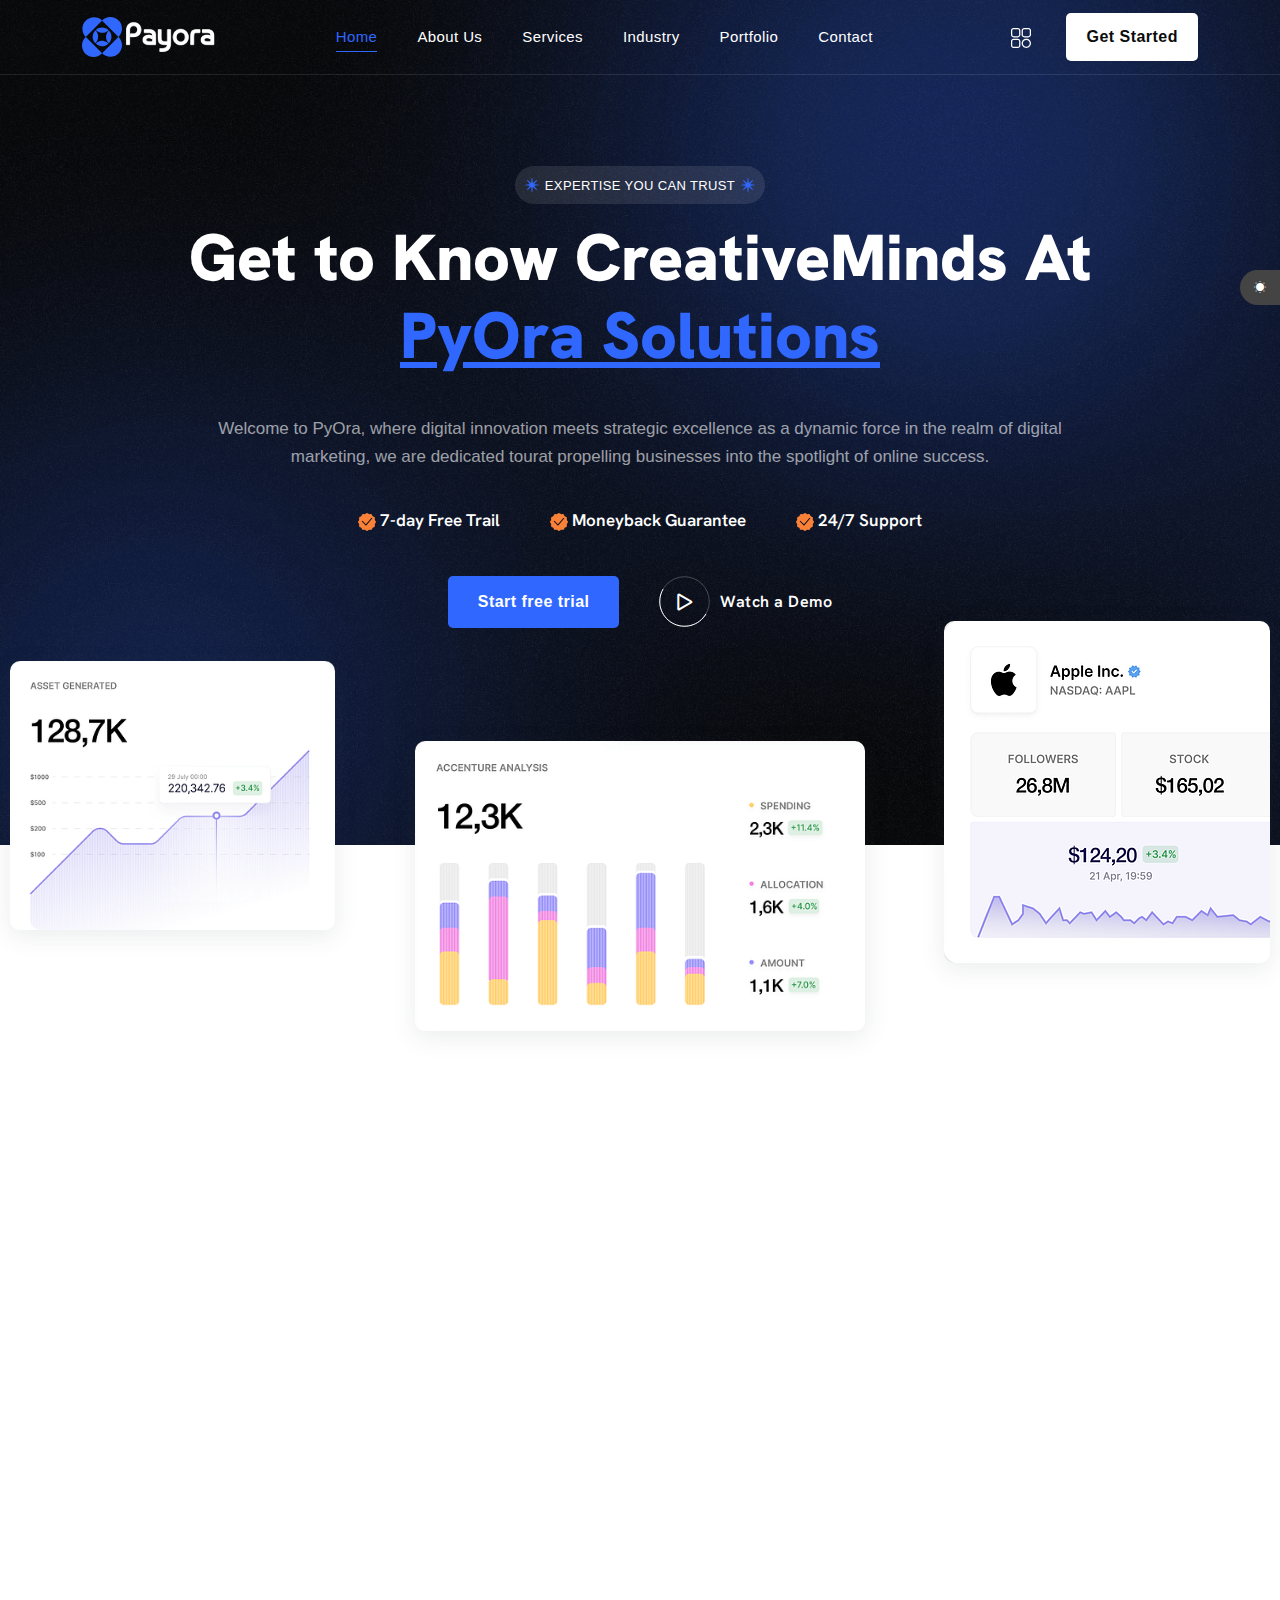
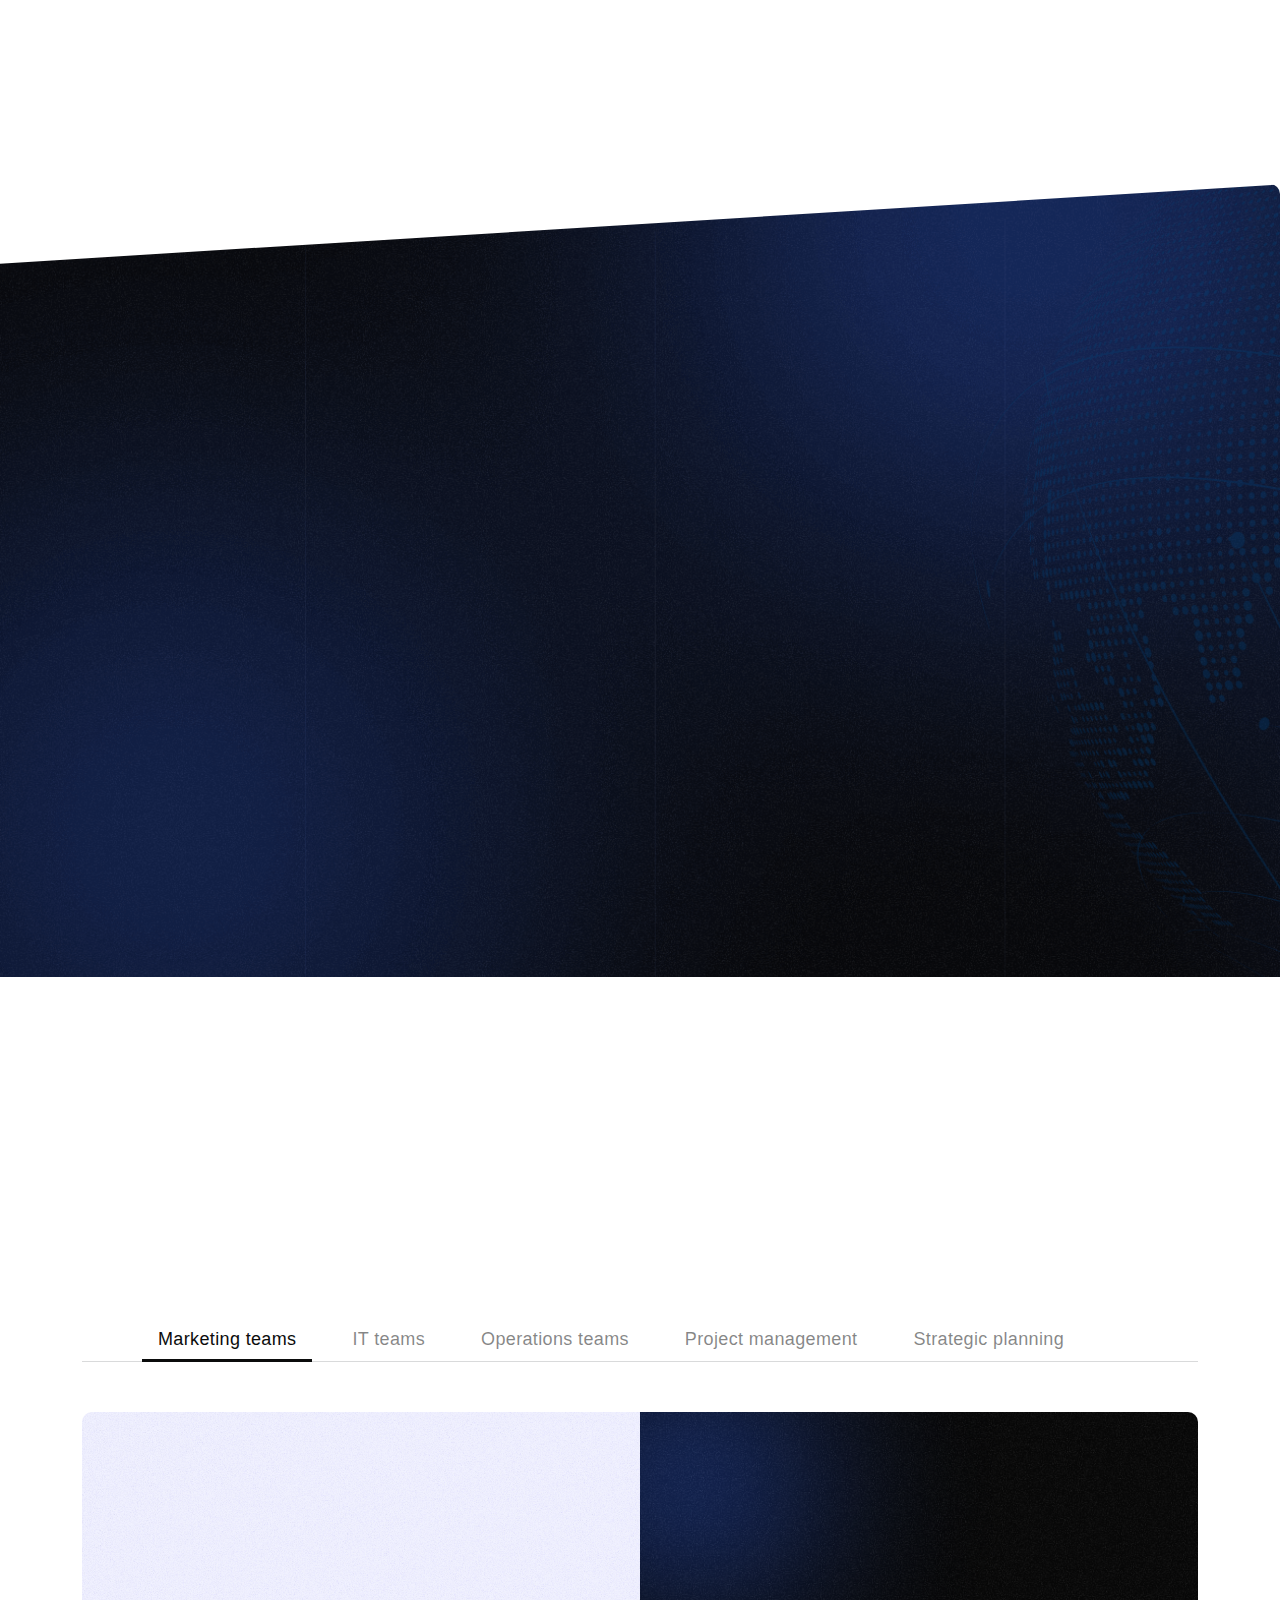
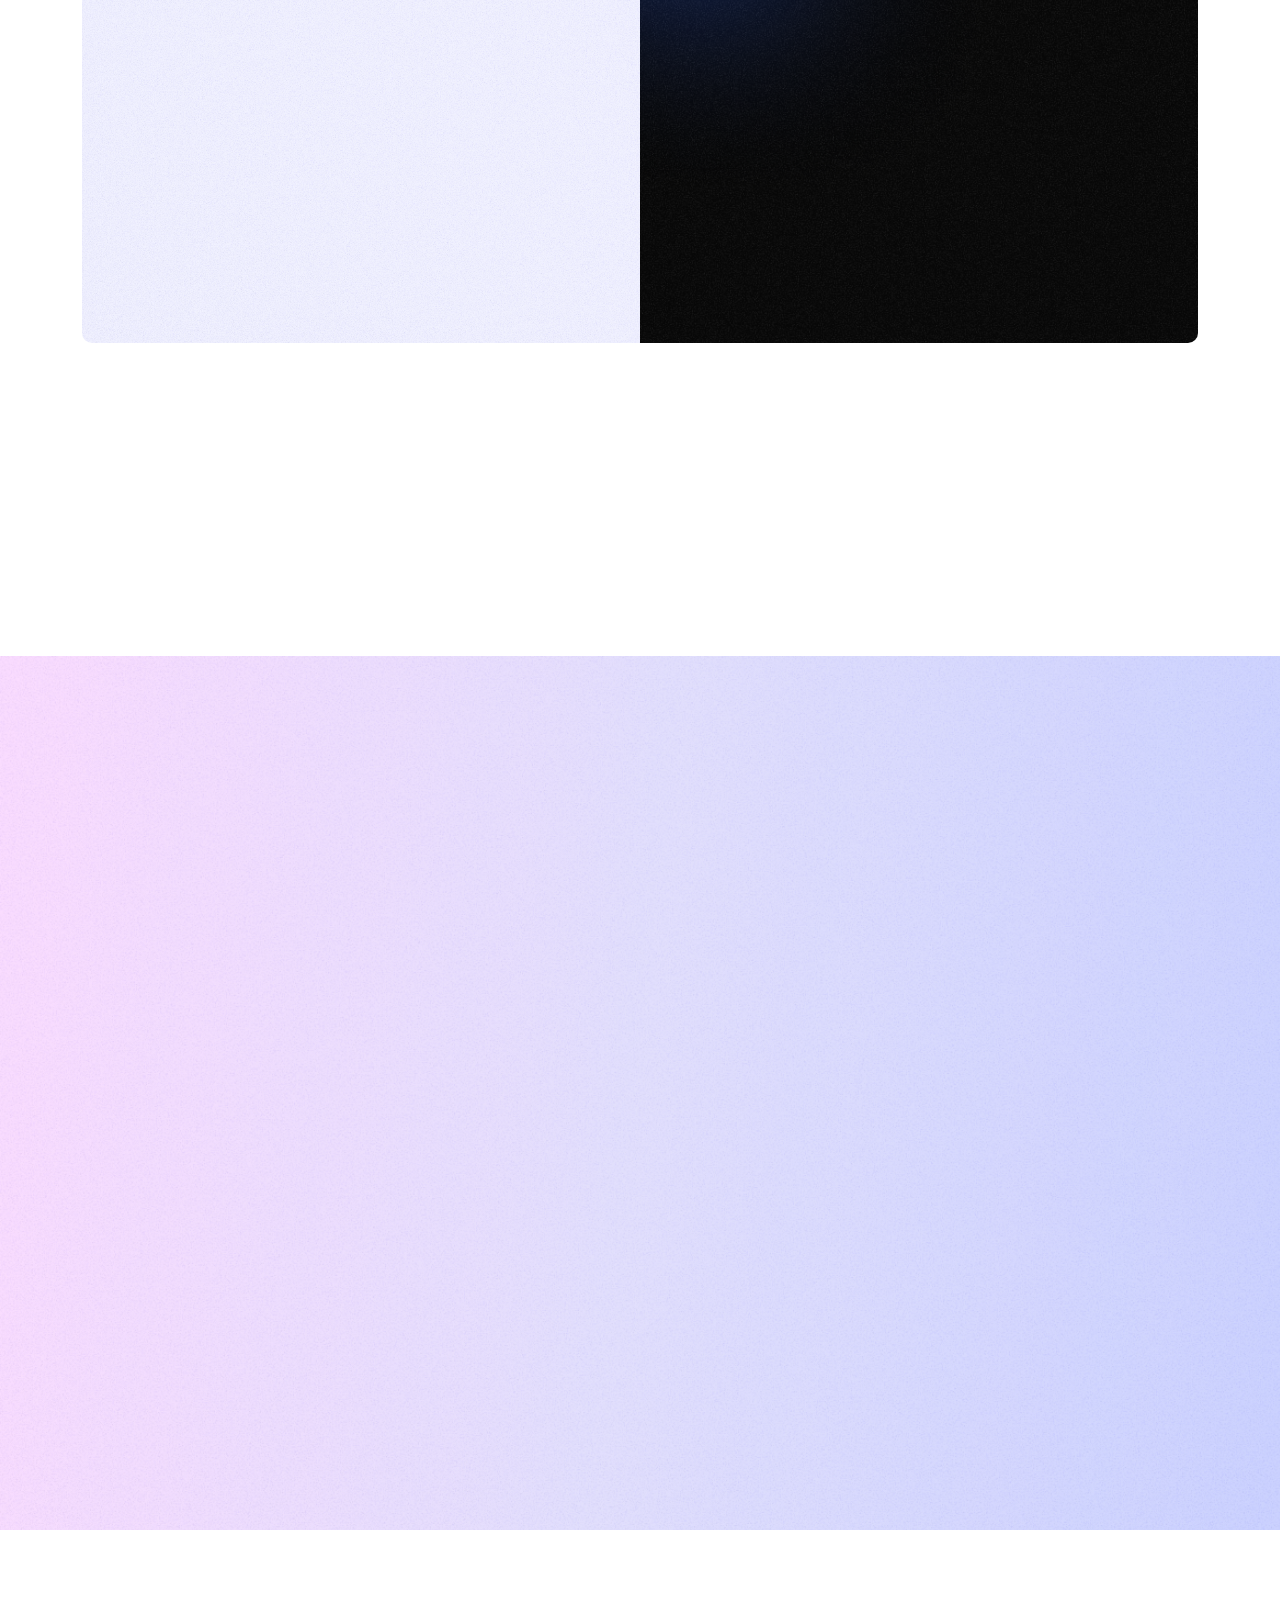
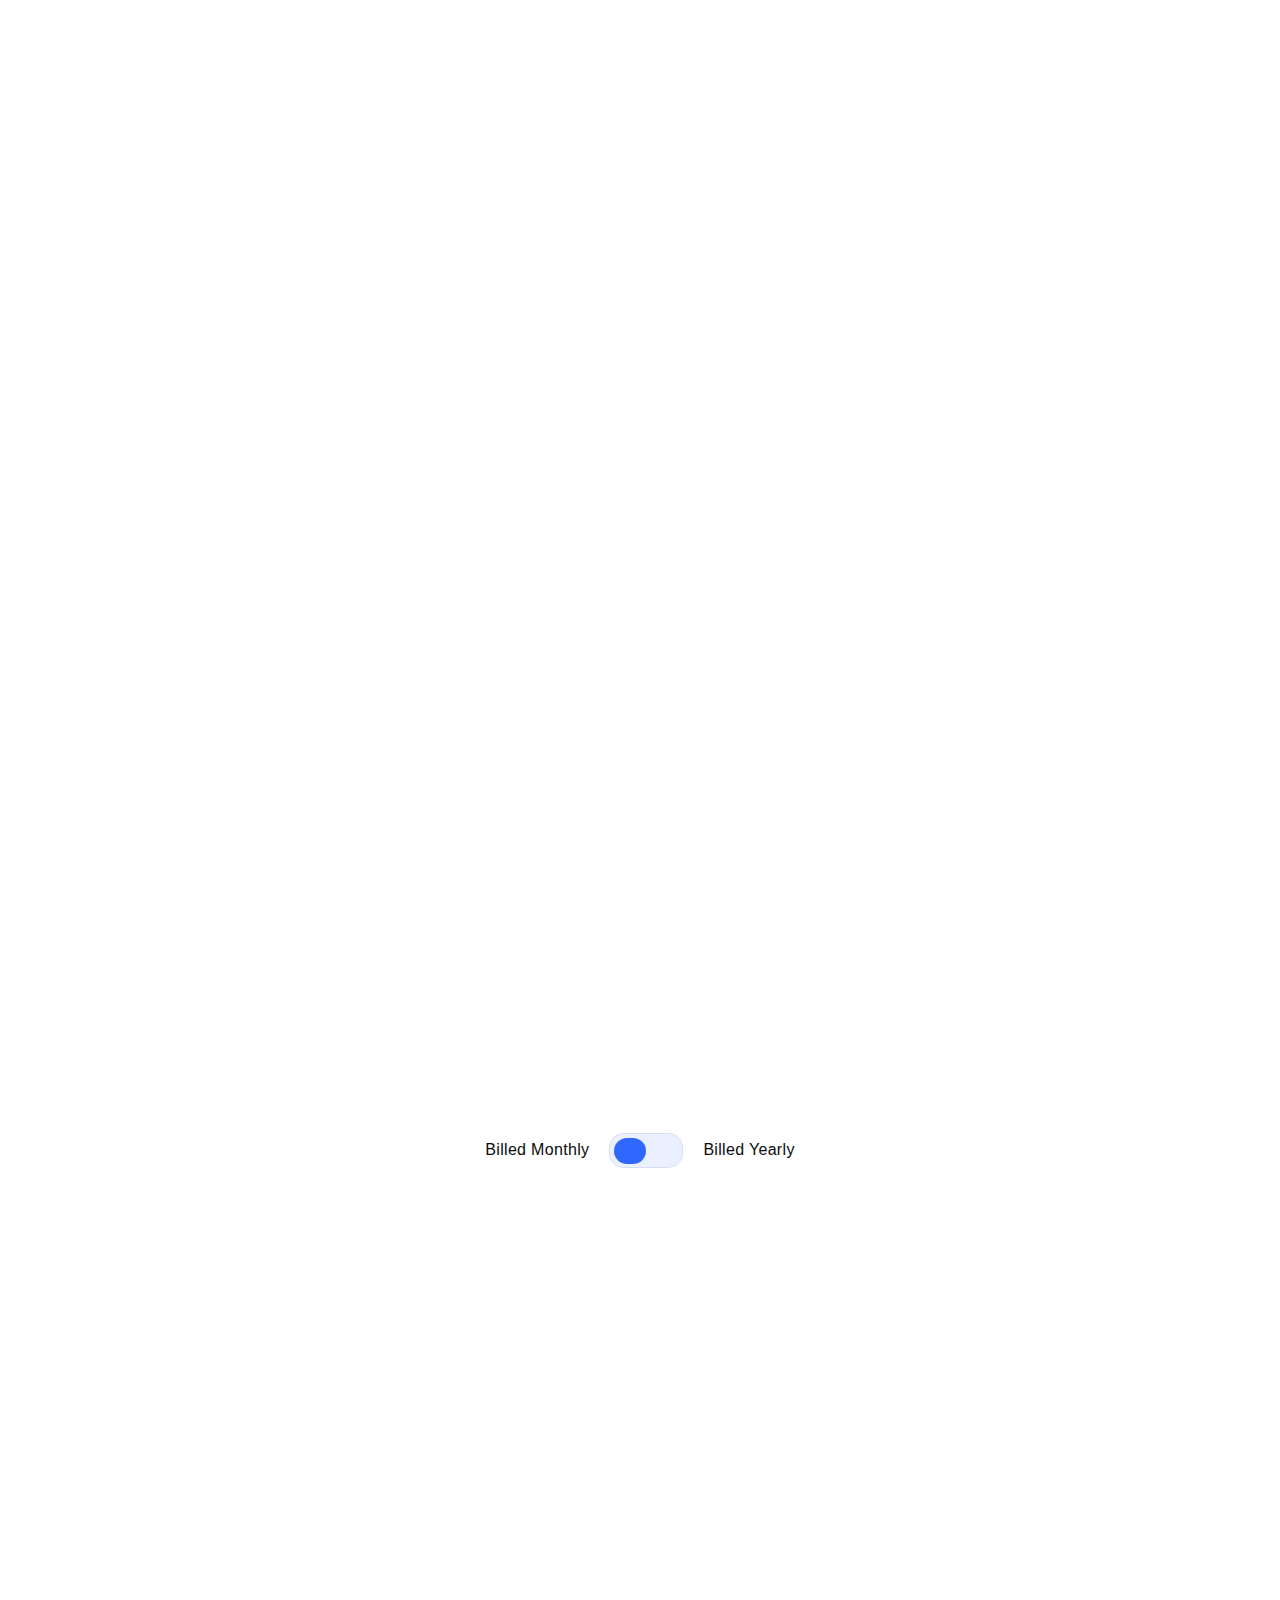
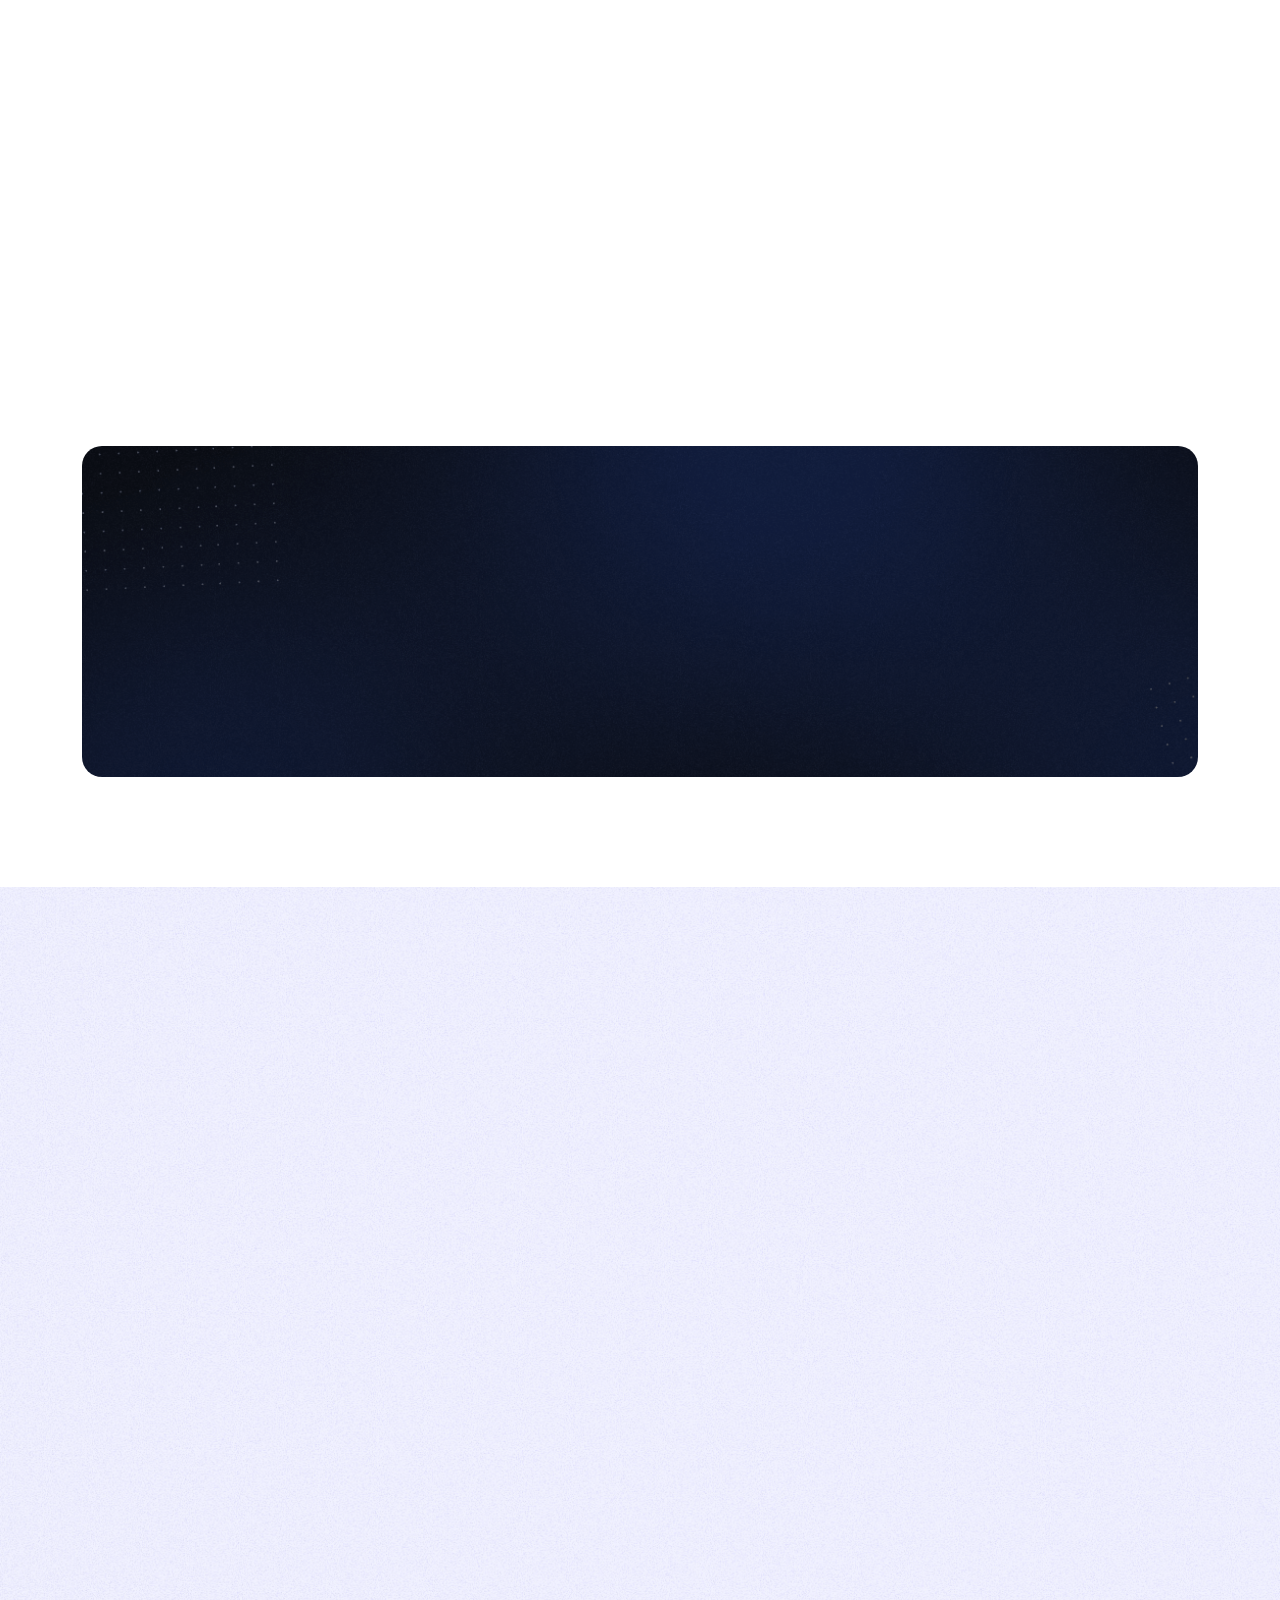
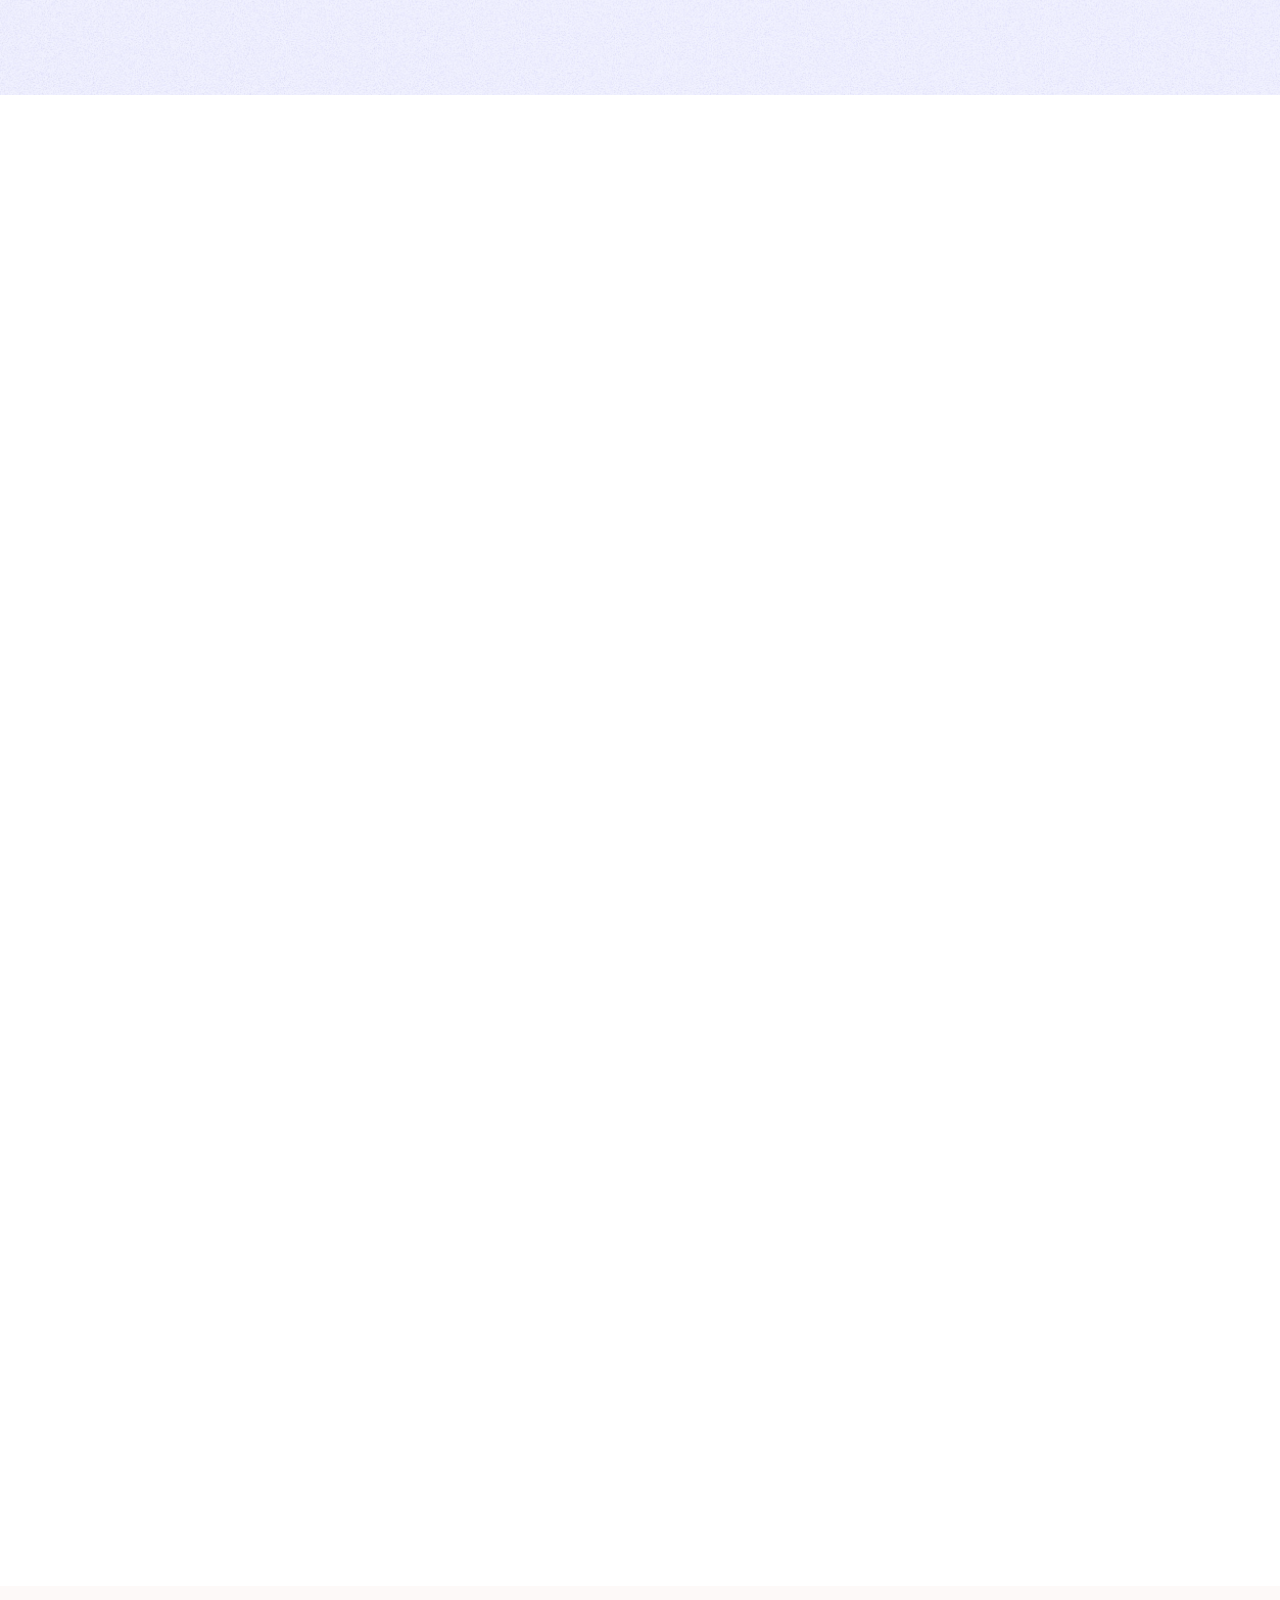
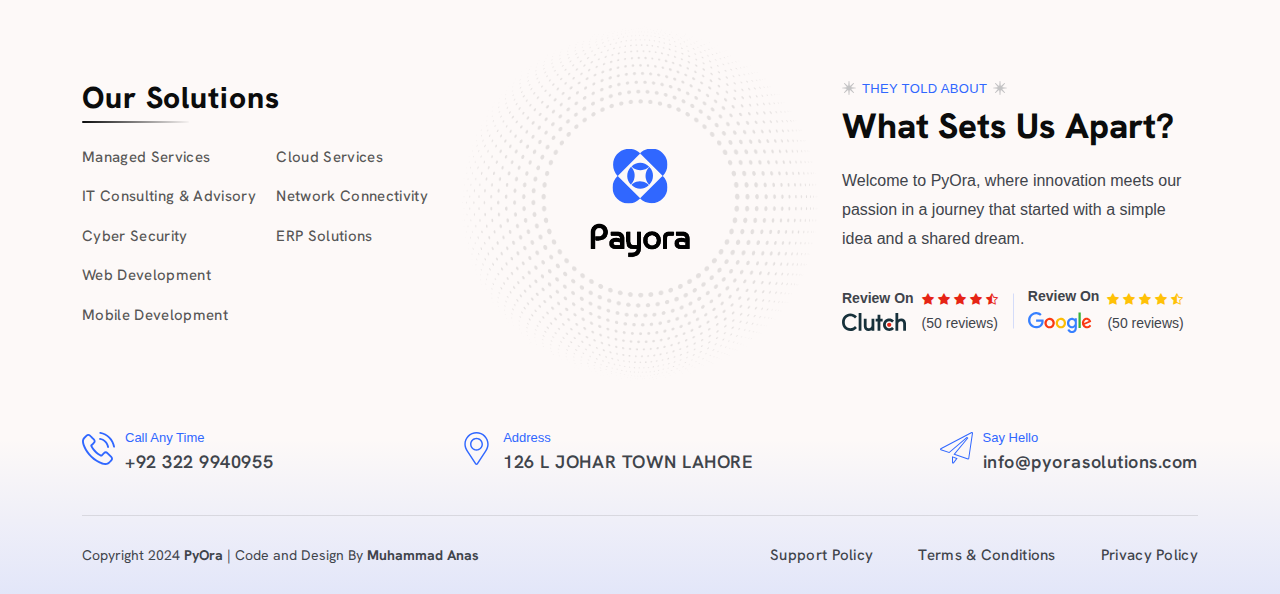
==== index.html @ 87e2f948 "y" ====
<!doctype html>
<html lang="en">

<!-- Mirrored from zarin.solutionssaas.html by anas.zarin.solutions/3.x [XR&CO'2014], Fri, 29 Mar 2024 05:54:35 GMT -->
<head>

<meta charset="utf-8">
<meta name="viewport" content="width=device-width, initial-scale=1">

<link href="assets/css/bootstrap.min.css" rel="stylesheet">
<link href="assets/css/jquery-ui.css" rel="stylesheet">

<link href="assets/css/bootstrap-icons.css" rel="stylesheet">

<link href="assets/css/animate.min.css" rel="stylesheet">

<link href="assets/css/jquery.fancybox.min.css" rel="stylesheet">

<link rel="stylesheet" href="assets/css/swiper-bundle.min.css">

<link rel="stylesheet" href="assets/css/slick.css">
<link rel="stylesheet" href="assets/css/slick-theme.css">

<link href="assets/css/boxicons.min.css" rel="stylesheet">

<link rel="stylesheet" href="assets/css/style.css">

<title>PyOra - A Software ans IT Solutions</title>
<link rel="icon" href="assets/img/sm-logo.svg" type="image/gif" sizes="20x20">
</head>
<body>
<div class="tt-style-switch index-dark">
<i class="bi bi-brightness-low-fill"></i>
</div>

<div class="circle-container">
<svg class="circle-progress svg-content" width="100%" height="100%" viewBox="-1 -1 102 102">
<path d="M50,1 a49,49 0 0,1 0,98 a49,49 0 0,1 0,-98" />
</svg>
</div>

<div class="sidebar-menu">
<div class="sidebar-menu-top-area">
<div class="container d-flex align-items-center justify-content-between">
<div class="sidebar-menu-logo">
<a href="index.html" class="logo-dark"><img alt="image" class="img-fluid" src="assets/img/logo.svg"></a>
<a href="index.html" class="logo-light"><img alt="image" class="img-fluid" src="assets/img/logo-light.svg"></a>
</div>
<div class="sidebar-menu-close">
<svg xmlns="http://www.w3.org/2000/svg" width="20" height="20" viewBox="0 0 18 18">
<path fill-rule="evenodd" clip-rule="evenodd" d="M18 0L11.1686 8.99601L18 18L9.0041 11.1605L0 18L6.83156 8.99601L0 0L9.0041 6.83156L18 0Z"></path>
</svg>
</div>
</div>
</div>
<div class="container">
<div class="row g-lg-4 gy-5">
<div class="col-lg-8">
<div class="sidebar-menu-wrap">
<ul class="main-menu">
<li><a href="index.html">Home</a></i>
<li><a href="about.html">About Us</a></i>
<li><a href="service.html">Services</a></i>
<li><a href="industry.html">Industry</a></i>
<li><a href="portfolio-grid.html">Portfolio</a></i>
<li><a href="contact.html">Contact</a></li>
</ul>
</div>
</div>
<div class="col-lg-4 d-lg-flex align-items-center d-none">
<div class="sidebar-contact">
<div class="getin-touch-area mb-60">
<h4>Get in Touch
<svg xmlns="http://www.w3.org/2000/svg" width="12" height="12" viewBox="0 0 12 12">
<path d="M10.0035 3.40804L1.41153 12L0 10.5885L8.59097 1.99651H1.01922V0H12V10.9808H10.0035V3.40804Z" />
</svg>
</h4>
<ul>
<li class="single-contact">
<div class="icon">
<svg xmlns="http://www.w3.org/2000/svg" width="18" height="18" viewBox="0 0 18 18">
<path d="M14.2333 11.1504C13.8642 10.7667 13.4191 10.5615 12.9473 10.5615C12.4794 10.5615 12.0304 10.7629 11.6462 11.1466L10.4439 12.3433C10.345 12.2901 10.2461 12.2407 10.151 12.1913C10.014 12.1229 9.88467 12.0583 9.77433 11.9899C8.64819 11.2757 7.62476 10.345 6.64319 9.14067C6.16762 8.54043 5.84804 8.03516 5.61596 7.52229C5.92793 7.23736 6.21708 6.94104 6.49861 6.65611C6.60514 6.54974 6.71167 6.43957 6.8182 6.33319C7.61715 5.5354 7.61715 4.50207 6.8182 3.70427L5.77955 2.66714C5.66161 2.54937 5.53987 2.4278 5.42573 2.30623C5.19746 2.07069 4.95777 1.82755 4.71047 1.59961C4.34143 1.2349 3.9001 1.04115 3.43595 1.04115C2.97179 1.04115 2.52286 1.2349 2.1424 1.59961L2.13479 1.60721L0.841243 2.91027C0.35426 3.39655 0.076528 3.9892 0.0156552 4.67682C-0.0756541 5.78614 0.251537 6.81947 0.502638 7.4957C1.11898 9.15587 2.03968 10.6945 3.41312 12.3433C5.07952 14.3301 7.08452 15.8991 9.37486 17.0047C10.2499 17.4187 11.4179 17.9088 12.7229 17.9924C12.8028 17.9962 12.8865 18 12.9626 18C13.8414 18 14.5795 17.6847 15.1578 17.0578C15.1616 17.0502 15.1692 17.0464 15.173 17.0388C15.3708 16.7995 15.5991 16.583 15.8388 16.3512C16.0024 16.1955 16.1698 16.0321 16.3334 15.8611C16.71 15.4698 16.9079 15.014 16.9079 14.5467C16.9079 14.0756 16.7062 13.6235 16.322 13.2436L14.2333 11.1504ZM15.5953 15.1507C15.5915 15.1545 15.5915 15.1507 15.5953 15.1507C15.4469 15.3103 15.2947 15.4547 15.1311 15.6142C14.8838 15.8498 14.6327 16.0967 14.3969 16.374C14.0126 16.7843 13.5599 16.9781 12.9664 16.9781C12.9093 16.9781 12.8484 16.9781 12.7913 16.9743C11.6614 16.9021 10.6113 16.4614 9.82379 16.0853C7.67042 15.0444 5.77955 13.5665 4.20827 11.6936C2.91092 10.1322 2.04348 8.68859 1.46899 7.13859C1.11517 6.19263 0.985816 5.45562 1.04288 4.7604C1.08093 4.31591 1.25214 3.94741 1.56791 3.63209L2.86527 2.33662C3.05169 2.16187 3.24953 2.06689 3.44356 2.06689C3.68324 2.06689 3.87728 2.21125 3.99902 2.33282L4.01044 2.34422C4.24251 2.56076 4.46318 2.78491 4.69526 3.02424C4.8132 3.14581 4.93494 3.26738 5.05669 3.39275L6.09533 4.42988C6.49861 4.83258 6.49861 5.20488 6.09533 5.60758C5.985 5.71775 5.87847 5.82792 5.76814 5.9343C5.44856 6.26101 5.14419 6.56494 4.8132 6.86126C4.80559 6.86886 4.79798 6.87266 4.79417 6.88025C4.46698 7.20697 4.52786 7.52609 4.59634 7.74263L4.60775 7.77682C4.87787 8.43026 5.25833 9.0457 5.83662 9.77891L5.84043 9.78271C6.89048 11.0744 7.99761 12.0811 9.21887 12.8523C9.37486 12.9511 9.53465 13.0309 9.68683 13.1069C9.82379 13.1752 9.95315 13.2398 10.0635 13.3082C10.0787 13.3158 10.0939 13.3272 10.1091 13.3348C10.2385 13.3994 10.3602 13.4298 10.4858 13.4298C10.8016 13.4298 10.9994 13.2322 11.0641 13.1676L12.3652 11.8684C12.4946 11.7392 12.7 11.5834 12.9397 11.5834C13.1756 11.5834 13.3696 11.7316 13.4876 11.8608L13.4952 11.8684L15.5915 13.9616C15.9834 14.3491 15.9834 14.748 15.5953 15.1507ZM9.72868 4.28172C10.7255 4.44888 11.631 4.91996 12.3538 5.64177C13.0767 6.36359 13.5446 7.26775 13.7159 8.2631C13.7577 8.51383 13.9746 8.68859 14.2219 8.68859C14.2523 8.68859 14.2789 8.68479 14.3094 8.68099C14.5909 8.6354 14.7773 8.36947 14.7317 8.08834C14.5262 6.88405 13.9555 5.78614 13.0843 4.91616C12.2131 4.04618 11.1135 3.47633 9.90749 3.27118C9.62596 3.22559 9.36344 3.41175 9.31398 3.68907C9.26452 3.9664 9.44714 4.23613 9.72868 4.28172ZM17.9922 7.94018C17.6536 5.95709 16.7176 4.15255 15.2795 2.71652C13.8414 1.28049 12.0342 0.345932 10.0483 0.00781895C9.77053 -0.0415684 9.50802 0.148383 9.45856 0.425712C9.4129 0.70684 9.59932 0.968972 9.88086 1.01836C11.6538 1.31848 13.2707 2.15807 14.5567 3.43834C15.8426 4.72241 16.6796 6.33699 16.9802 8.10734C17.022 8.35808 17.2389 8.53283 17.4862 8.53283C17.5166 8.53283 17.5432 8.52903 17.5737 8.52523C17.8514 8.48344 18.0416 8.21751 17.9922 7.94018Z" />
</svg>
</div>
<div class="contact">
<span>Phone</span>
<h6><a href="tel:+9917636844563">+92 322 9940955</a></h6>
</div>
</li>
<li class="single-contact">
<div class="icon">
<svg xmlns="http://www.w3.org/2000/svg" width="18" height="18" viewBox="0 0 18 18">
<path d="M0 4.5C0 3.90326 0.237053 3.33097 0.65901 2.90901C1.08097 2.48705 1.65326 2.25 2.25 2.25H15.75C16.3467 2.25 16.919 2.48705 17.341 2.90901C17.7629 3.33097 18 3.90326 18 4.5V13.5C18 14.0967 17.7629 14.669 17.341 15.091C16.919 15.5129 16.3467 15.75 15.75 15.75H2.25C1.65326 15.75 1.08097 15.5129 0.65901 15.091C0.237053 14.669 0 14.0967 0 13.5V4.5ZM2.25 3.375C1.95163 3.375 1.66548 3.49353 1.4545 3.7045C1.24353 3.91548 1.125 4.20163 1.125 4.5V4.74413L9 9.46912L16.875 4.74413V4.5C16.875 4.20163 16.7565 3.91548 16.5455 3.7045C16.3345 3.49353 16.0484 3.375 15.75 3.375H2.25ZM16.875 6.05587L11.5785 9.234L16.875 12.4931V6.05587ZM16.8367 13.7914L10.4918 9.8865L9 10.7809L7.50825 9.8865L1.16325 13.7903C1.22718 14.0296 1.36836 14.2412 1.56486 14.3922C1.76137 14.5431 2.00221 14.625 2.25 14.625H15.75C15.9976 14.625 16.2384 14.5434 16.4349 14.3926C16.6313 14.2419 16.7726 14.0306 16.8367 13.7914ZM1.125 12.4931L6.4215 9.234L1.125 6.05587V12.4931Z" />
</svg>
</div>
<div class="contact">
<span>Email Now</span>
<h6><a href="mailto:info@pyorasolutions.com">info@pyorasolutions.com</a></h6>
</div>
</li>
<li class="single-contact">
<div class="icon">
<svg xmlns="http://www.w3.org/2000/svg" width="14" height="18" viewBox="0 0 14 18">
<path d="M11.8603 10.0575C11.249 11.2522 10.4207 12.4425 9.57367 13.5113C8.77018 14.5188 7.91105 15.484 7 16.4025C6.08893 15.484 5.2298 14.5188 4.42633 13.5113C3.57933 12.4425 2.751 11.2522 2.13967 10.0575C1.52133 8.85037 1.16667 7.71975 1.16667 6.75C1.16667 5.25816 1.78125 3.82742 2.87521 2.77252C3.96917 1.71763 5.4529 1.125 7 1.125C8.5471 1.125 10.0308 1.71763 11.1248 2.77252C12.2188 3.82742 12.8333 5.25816 12.8333 6.75C12.8333 7.71975 12.4775 8.85037 11.8603 10.0575ZM7 18C7 18 14 11.6033 14 6.75C14 4.95979 13.2625 3.2429 11.9497 1.97703C10.637 0.711159 8.85652 0 7 0C5.14348 0 3.36301 0.711159 2.05025 1.97703C0.737498 3.2429 2.76642e-08 4.95979 0 6.75C0 11.6033 7 18 7 18Z" />
<path d="M7 9C6.38116 9 5.78767 8.76295 5.35008 8.34099C4.9125 7.91903 4.66667 7.34674 4.66667 6.75C4.66667 6.15326 4.9125 5.58097 5.35008 5.15901C5.78767 4.73705 6.38116 4.5 7 4.5C7.61884 4.5 8.21233 4.73705 8.64992 5.15901C9.0875 5.58097 9.33333 6.15326 9.33333 6.75C9.33333 7.34674 9.0875 7.91903 8.64992 8.34099C8.21233 8.76295 7.61884 9 7 9ZM7 10.125C7.92826 10.125 8.8185 9.76942 9.47487 9.13649C10.1313 8.50355 10.5 7.64511 10.5 6.75C10.5 5.85489 10.1313 4.99645 9.47487 4.36351C8.8185 3.73058 7.92826 3.375 7 3.375C6.07174 3.375 5.1815 3.73058 4.52513 4.36351C3.86875 4.99645 3.5 5.85489 3.5 6.75C3.5 7.64511 3.86875 8.50355 4.52513 9.13649C5.1815 9.76942 6.07174 10.125 7 10.125V10.125Z" />
</svg>
</div>
<div class="contact">
<h6>126 L JOHAR TOWN LAHORE</h6>
</div>
</li>
</ul>
</div>
<div class="social-link-area">
<h6>Social Link
<svg xmlns="http://www.w3.org/2000/svg" width="12" height="12" viewBox="0 0 12 12">
<path d="M10.0035 3.40804L1.41153 12L0 10.5885L8.59097 1.99651H1.01922V0H12V10.9808H10.0035V3.40804Z" />
</svg>
</h6>
<ul class="social-area">
<li><a href="https://dribbble.com/"><i class="bi bi-dribbble"></i> Dribbble</a></li>
<li><a href="https://www.behance.net/"><i class="bi bi-behance"></i> Behance</a></li>
<li><a href="https://www.pinterest.com/"><i class="bi bi-pinterest"></i> Pinterest</a></li>
<li><a href="https://www.facebook.com/"><i class="bi bi-facebook"></i> Facebook</a></li>
</ul>
</div>
</div>
</div>
</div>
</div>
</div>


<header class="header-area style-2">
<div class="container d-flex flex-nowrap align-items-center justify-content-between">
<div class="company-logo">
<a href="index.html" class="logo-dark"><img alt="image" class="img-fluid" src="assets/img/logo-light.svg"></a>
<a href="index.html" class="logo-light"><img alt="image" class="img-fluid" src="assets/img/logo-light.svg"></a>
</div>
<div class="main-menu d-lg-flex d-none">
<ul class="menu-list">
<li class="active"><a href="index.html">Home</a></i>
<li><a href="about.html">About Us</a></i>
<li><a href="service.html">Services</a></i>
<li><a href="industry.html">Industry</a></i>
<li><a href="portfolio-grid.html">Portfolio</a></i>
<li><a href="contact.html">Contact</a></li>
</ul>
</div>
<div class="nav-right d-flex jsutify-content-end align-items-center">
<div class="sidebar-and-btn">
<div class="sidebar-btn">
<svg xmlns="http://www.w3.org/2000/svg" width="20" height="20" viewBox="0 0 20 20">
<g>
<path d="M6.79688 9.375H2.57812C1.15652 9.375 0 8.21848 0 6.79688V2.57812C0 1.15652 1.15652 0 2.57812 0H6.79688C8.21848 0 9.375 1.15652 9.375 2.57812V6.79688C9.375 8.21848 8.21848 9.375 6.79688 9.375ZM2.57812 1.25C1.84578 1.25 1.25 1.84578 1.25 2.57812V6.79688C1.25 7.52922 1.84578 8.125 2.57812 8.125H6.79688C7.52922 8.125 8.125 7.52922 8.125 6.79688V2.57812C8.125 1.84578 7.52922 1.25 6.79688 1.25H2.57812ZM17.4219 9.375H13.2031C11.7815 9.375 10.625 8.21848 10.625 6.79688V2.57812C10.625 1.15652 11.7815 0 13.2031 0H17.4219C18.8435 0 20 1.15652 20 2.57812V6.79688C20 8.21848 18.8435 9.375 17.4219 9.375ZM13.2031 1.25C12.4708 1.25 11.875 1.84578 11.875 2.57812V6.79688C11.875 7.52922 12.4708 8.125 13.2031 8.125H17.4219C18.1542 8.125 18.75 7.52922 18.75 6.79688V2.57812C18.75 1.84578 18.1542 1.25 17.4219 1.25H13.2031ZM15.3125 20C12.7278 20 10.625 17.8972 10.625 15.3125C10.625 12.7278 12.7278 10.625 15.3125 10.625C17.8972 10.625 20 12.7278 20 15.3125C20 17.8972 17.8972 20 15.3125 20ZM15.3125 11.875C13.4171 11.875 11.875 13.4171 11.875 15.3125C11.875 17.2079 13.4171 18.75 15.3125 18.75C17.2079 18.75 18.75 17.2079 18.75 15.3125C18.75 13.4171 17.2079 11.875 15.3125 11.875ZM6.79688 20H2.57812C1.15652 20 0 18.8435 0 17.4219V13.2031C0 11.7815 1.15652 10.625 2.57812 10.625H6.79688C8.21848 10.625 9.375 11.7815 9.375 13.2031V17.4219C9.375 18.8435 8.21848 20 6.79688 20ZM2.57812 11.875C1.84578 11.875 1.25 12.4708 1.25 13.2031V17.4219C1.25 18.1542 1.84578 18.75 2.57812 18.75H6.79688C7.52922 18.75 8.125 18.1542 8.125 17.4219V13.2031C8.125 12.4708 7.52922 11.875 6.79688 11.875H2.57812Z" />
</g>
</svg>
</div>
<a href="contact.html" class="primary-btn2 d-lg-flex d-none" data-text="Get Started"><span>Get Started</span></a>
</div>
</div>
</div>
</header>


<div class="home3-banner-section">
<div class="container">
<div class="row justify-content-center">
<div class="col-lg-10">
<div class="banner-content">
<span>
<svg xmlns="http://www.w3.org/2000/svg" width="14" height="14" viewBox="0 0 14 14">
<path d="M6.6304 0.338424C6.67018 -0.112811 7.32982 -0.112807 7.3696 0.338428L7.72654 4.38625C7.75291 4.68505 8.10454 4.83069 8.33443 4.63804L11.4491 2.02821C11.7963 1.73728 12.2627 2.20368 11.9718 2.55089L9.36197 5.66556C9.1693 5.89546 9.31496 6.24709 9.61374 6.27346L13.6615 6.6304C14.1128 6.67018 14.1128 7.32982 13.6615 7.3696L9.61374 7.72654C9.31496 7.75291 9.1693 8.10454 9.36197 8.33443L11.9718 11.4491C12.2627 11.7963 11.7963 12.2627 11.4491 11.9718L8.33443 9.36197C8.10454 9.1693 7.75291 9.31496 7.72654 9.61374L7.3696 13.6615C7.32982 14.1128 6.67018 14.1128 6.6304 13.6615L6.27346 9.61374C6.24709 9.31496 5.89546 9.1693 5.66556 9.36197L2.55089 11.9718C2.20368 12.2627 1.73729 11.7963 2.02822 11.4491L4.63804 8.33443C4.83069 8.10454 4.68504 7.75291 4.38625 7.72654L0.338424 7.3696C-0.112811 7.32982 -0.112807 6.67018 0.338428 6.6304L4.38625 6.27346C4.68505 6.24709 4.83069 5.89546 4.63804 5.66556L2.02821 2.55089C1.73728 2.20368 2.20368 1.73729 2.55089 2.02822L5.66556 4.63804C5.89546 4.83069 6.24709 4.68504 6.27346 4.38625L6.6304 0.338424Z" />
</svg>
Expertise You Can Trust
<svg xmlns="http://www.w3.org/2000/svg" width="14" height="14" viewBox="0 0 14 14">
<path d="M6.6304 0.338424C6.67018 -0.112811 7.32982 -0.112807 7.3696 0.338428L7.72654 4.38625C7.75291 4.68505 8.10454 4.83069 8.33443 4.63804L11.4491 2.02821C11.7963 1.73728 12.2627 2.20368 11.9718 2.55089L9.36197 5.66556C9.1693 5.89546 9.31496 6.24709 9.61374 6.27346L13.6615 6.6304C14.1128 6.67018 14.1128 7.32982 13.6615 7.3696L9.61374 7.72654C9.31496 7.75291 9.1693 8.10454 9.36197 8.33443L11.9718 11.4491C12.2627 11.7963 11.7963 12.2627 11.4491 11.9718L8.33443 9.36197C8.10454 9.1693 7.75291 9.31496 7.72654 9.61374L7.3696 13.6615C7.32982 14.1128 6.67018 14.1128 6.6304 13.6615L6.27346 9.61374C6.24709 9.31496 5.89546 9.1693 5.66556 9.36197L2.55089 11.9718C2.20368 12.2627 1.73729 11.7963 2.02822 11.4491L4.63804 8.33443C4.83069 8.10454 4.68504 7.75291 4.38625 7.72654L0.338424 7.3696C-0.112811 7.32982 -0.112807 6.67018 0.338428 6.6304L4.38625 6.27346C4.68505 6.24709 4.83069 5.89546 4.63804 5.66556L2.02821 2.55089C1.73728 2.20368 2.20368 1.73729 2.55089 2.02822L5.66556 4.63804C5.89546 4.83069 6.24709 4.68504 6.27346 4.38625L6.6304 0.338424Z" />
</svg>
</span>
<h1>Get to Know CreativeMinds At <span>PyOra Solutions</span></h1>
<p>Welcome to PyOra, where digital innovation meets strategic excellence as a dynamic force in the realm of digital marketing, we are dedicated tourat propelling businesses into the spotlight of online success.</p>
<ul>
<li>
<svg xmlns="http://www.w3.org/2000/svg" width="18" height="18" viewBox="0 0 18 18">
<path d="M18 9C18 9.768 17.0565 10.401 16.8675 11.109C16.6725 11.841 17.166 12.861 16.7955 13.5015C16.419 14.1525 15.2865 14.2305 14.7585 14.7585C14.2305 15.2865 14.1525 16.419 13.5015 16.7955C12.861 17.166 11.841 16.6725 11.109 16.8675C10.401 17.0565 9.768 18 9 18C8.232 18 7.599 17.0565 6.891 16.8675C6.159 16.6725 5.139 17.166 4.4985 16.7955C3.8475 16.419 3.7695 15.2865 3.2415 14.7585C2.7135 14.2305 1.581 14.1525 1.2045 13.5015C0.834 12.861 1.3275 11.841 1.1325 11.109C0.9435 10.401 0 9.768 0 9C0 8.232 0.9435 7.599 1.1325 6.891C1.3275 6.159 0.834 5.139 1.2045 4.4985C1.581 3.8475 2.7135 3.7695 3.2415 3.2415C3.7695 2.7135 3.8475 1.581 4.4985 1.2045C5.139 0.834 6.159 1.3275 6.891 1.1325C7.599 0.9435 8.232 0 9 0C9.768 0 10.401 0.9435 11.109 1.1325C11.841 1.3275 12.861 0.834 13.5015 1.2045C14.1525 1.581 14.2305 2.7135 14.7585 3.2415C15.2865 3.7695 16.419 3.8475 16.7955 4.4985C17.166 5.139 16.6725 6.159 16.8675 6.891C17.0565 7.599 18 8.232 18 9Z" />
<path fill-rule="evenodd" clip-rule="evenodd" d="M14.3797 5.3256L8.02828 12.7355L3.64648 8.35375L4.35359 7.64665L7.9718 11.2649L13.6204 4.6748L14.3797 5.3256Z" />
</svg>
7-day Free Trail
</li>
<li>
<svg xmlns="http://www.w3.org/2000/svg" width="18" height="18" viewBox="0 0 18 18">
<path d="M18 9C18 9.768 17.0565 10.401 16.8675 11.109C16.6725 11.841 17.166 12.861 16.7955 13.5015C16.419 14.1525 15.2865 14.2305 14.7585 14.7585C14.2305 15.2865 14.1525 16.419 13.5015 16.7955C12.861 17.166 11.841 16.6725 11.109 16.8675C10.401 17.0565 9.768 18 9 18C8.232 18 7.599 17.0565 6.891 16.8675C6.159 16.6725 5.139 17.166 4.4985 16.7955C3.8475 16.419 3.7695 15.2865 3.2415 14.7585C2.7135 14.2305 1.581 14.1525 1.2045 13.5015C0.834 12.861 1.3275 11.841 1.1325 11.109C0.9435 10.401 0 9.768 0 9C0 8.232 0.9435 7.599 1.1325 6.891C1.3275 6.159 0.834 5.139 1.2045 4.4985C1.581 3.8475 2.7135 3.7695 3.2415 3.2415C3.7695 2.7135 3.8475 1.581 4.4985 1.2045C5.139 0.834 6.159 1.3275 6.891 1.1325C7.599 0.9435 8.232 0 9 0C9.768 0 10.401 0.9435 11.109 1.1325C11.841 1.3275 12.861 0.834 13.5015 1.2045C14.1525 1.581 14.2305 2.7135 14.7585 3.2415C15.2865 3.7695 16.419 3.8475 16.7955 4.4985C17.166 5.139 16.6725 6.159 16.8675 6.891C17.0565 7.599 18 8.232 18 9Z" />
<path fill-rule="evenodd" clip-rule="evenodd" d="M14.3797 5.3256L8.02828 12.7355L3.64648 8.35375L4.35359 7.64665L7.9718 11.2649L13.6204 4.6748L14.3797 5.3256Z" />
</svg>
Moneyback Guarantee
</li>
<li>
<svg xmlns="http://www.w3.org/2000/svg" width="18" height="18" viewBox="0 0 18 18">
<path d="M18 9C18 9.768 17.0565 10.401 16.8675 11.109C16.6725 11.841 17.166 12.861 16.7955 13.5015C16.419 14.1525 15.2865 14.2305 14.7585 14.7585C14.2305 15.2865 14.1525 16.419 13.5015 16.7955C12.861 17.166 11.841 16.6725 11.109 16.8675C10.401 17.0565 9.768 18 9 18C8.232 18 7.599 17.0565 6.891 16.8675C6.159 16.6725 5.139 17.166 4.4985 16.7955C3.8475 16.419 3.7695 15.2865 3.2415 14.7585C2.7135 14.2305 1.581 14.1525 1.2045 13.5015C0.834 12.861 1.3275 11.841 1.1325 11.109C0.9435 10.401 0 9.768 0 9C0 8.232 0.9435 7.599 1.1325 6.891C1.3275 6.159 0.834 5.139 1.2045 4.4985C1.581 3.8475 2.7135 3.7695 3.2415 3.2415C3.7695 2.7135 3.8475 1.581 4.4985 1.2045C5.139 0.834 6.159 1.3275 6.891 1.1325C7.599 0.9435 8.232 0 9 0C9.768 0 10.401 0.9435 11.109 1.1325C11.841 1.3275 12.861 0.834 13.5015 1.2045C14.1525 1.581 14.2305 2.7135 14.7585 3.2415C15.2865 3.7695 16.419 3.8475 16.7955 4.4985C17.166 5.139 16.6725 6.159 16.8675 6.891C17.0565 7.599 18 8.232 18 9Z" />
<path fill-rule="evenodd" clip-rule="evenodd" d="M14.3797 5.3256L8.02828 12.7355L3.64648 8.35375L4.35359 7.64665L7.9718 11.2649L13.6204 4.6748L14.3797 5.3256Z" />
</svg>
24/7 Support
</li>
</ul>
<div class="banner-content-bottom">
<a href="contact.html" class="primary-btn1 hover-white" data-text="Start free trail"><span>Start free trial</span></a>
<a data-fancybox="popup-video" href="https://youtu.be/OIpHXi-fggU" class="video-area">
<div class="icon">
<svg class="video-circle" xmlns="http://www.w3.org/2000/svg" xmlns:xlink="http://www.w3.org/1999/xlink" x="0px" y="0px" width="51px" viewBox="0 0 206 206" style="enable-background:new 0 0 206 206;" xml:space="preserve">
<circle class="circle" stroke-miterlimit="10" cx="103" cy="103" r="100"></circle>
<path class="circle-half top-half" stroke-width="4" stroke-miterlimit="10" d="M16.4,53C44,5.2,105.2-11.2,153,16.4s64.2,88.8,36.6,136.6"></path>
<path class="circle-half bottom-half" stroke-width="4" stroke-miterlimit="10" d="M189.6,153C162,200.8,100.8,217.2,53,189.6S-11.2,100.8,16.4,53"></path>
</svg>
<i class="bi bi-play"></i>
</div>
<h6>Watch a Demo</h6>
</a>
</div>
</div>
</div>
</div>
</div>
<img src="assets/img/home3/banner-bottom-img1.png" alt class="bottom-img1 wow animate fadeInUp" data-wow-delay="200ms" data-wow-duration="1500ms">
<img src="assets/img/home3/banner-bottom-img2.png" alt class="bottom-img2">
<img src="assets/img/home3/banner-bottom-img3.png" alt class="bottom-img3 wow animate fadeInUp" data-wow-delay="600ms" data-wow-duration="1500ms">
</div>


<div class="home3-process-section mb-110">
<div class="container">
<div class="row justify-content-center mb-60">
<div class="col-lg-8">
<div class="section-title text-center wow animate fadeInDown" data-wow-delay="200ms" data-wow-duration="1500ms">
<span>
<svg xmlns="http://www.w3.org/2000/svg" width="10" height="10" viewBox="0 0 10 10">
<g>
<circle cx="5" cy="5" r="5" />
</g>
</svg>
Task Manager Feature
<svg xmlns="http://www.w3.org/2000/svg" width="10" height="10" viewBox="0 0 10 10">
<g>
<circle cx="5" cy="5" r="5" />
</g>
</svg>
</span>
<h2>Propel Your Productivity</h2>
<p>Welcome to PyOra, where digital innovation meets strategic excellence. As a dynamic force in the realm of digital marketing, we are dedicated to propelling businesses into the spotlight of online success.</p>
</div>
</div>
</div>
<div class="row g-4">
<div class="col-xl-3 col-lg-4 col-md-6 wow animate fadeInUp" data-wow-delay="200ms" data-wow-duration="1500ms">
<div class="process-card">
<div class="process-card-top">
<div class="icon">
<svg xmlns="http://www.w3.org/2000/svg" width="60" height="60" viewBox="0 0 60 60">
<path d="M18.5947 14.4411C21.0436 12.641 23.9287 11.4015 27.0623 10.9214V5C22.3116 5.5522 17.9662 7.42699 14.4004 10.2467L18.5947 14.4411Z" />
<path d="M10.9214 27.0628C11.4023 23.9292 12.641 21.044 14.4411 18.5952L10.2467 14.4009C7.42699 17.9675 5.5522 22.3121 5 27.0628H10.9214Z" />
<path d="M49.6673 15.674C51.9475 18.7983 53.4455 22.4119 54.0388 26.2236H49.7874C49.2738 23.5398 48.2004 20.9601 46.6554 18.6875L49.6673 15.674ZM49.7529 14.4009L45.5586 18.5952C47.3595 21.044 48.5982 23.9301 49.0782 27.0637H54.9997C54.4475 22.3121 52.5727 17.9667 49.7529 14.4009Z" />
<path d="M33.7767 5.96089C37.5884 6.55589 41.202 8.05387 44.3255 10.3332L41.3111 13.3468C39.0394 11.7993 36.4605 10.7267 33.7759 10.214L33.7767 5.96089ZM32.9375 5V10.9214C36.0711 11.4023 38.9571 12.641 41.4059 14.4411L45.6003 10.2467C42.0337 7.42699 37.6882 5.5522 32.9375 5Z" />
<path d="M54.0388 33.7762C53.4455 37.5879 51.9475 41.2015 49.6673 44.325L46.6529 41.3106C48.2004 39.0389 49.2721 36.46 49.7857 33.7754L54.0388 33.7762ZM54.9997 32.937H49.0782C48.5982 36.0706 47.3587 38.9566 45.5586 41.4054L49.7529 45.5998C52.5727 42.0332 54.4475 37.6878 54.9997 32.937Z" />
<path d="M41.3119 46.6534L44.3264 49.6678C41.202 51.948 37.5892 53.4459 33.7775 54.0393V49.7878C36.4605 49.2726 39.0394 48.2009 41.3119 46.6534ZM41.4059 45.5591C38.9571 47.36 36.0719 48.5987 32.9375 49.0787V55.0002C37.6882 54.448 42.0337 52.5732 45.6003 49.7534L41.4059 45.5591Z" />
<path d="M10.214 33.7762C10.7276 36.46 11.8001 39.0389 13.3468 41.3115L10.3332 44.3259C8.05303 41.2015 6.55589 37.5887 5.96089 33.7771L10.214 33.7762ZM10.9214 32.937H5C5.5522 37.6878 7.42699 42.0332 10.2467 45.5998L14.4411 41.4054C12.641 38.9566 11.4015 36.0706 10.9214 32.937Z" />
<path d="M18.6879 46.6534C20.9605 48.2009 23.5402 49.2726 26.224 49.7862V54.0384C22.4123 53.4434 18.7987 51.9454 15.6743 49.667L18.6879 46.6534ZM18.5947 45.5591L14.4004 49.7534C17.967 52.5732 22.3116 54.448 27.0623 55.0002V49.0787C23.9296 48.5987 21.0444 47.36 18.5947 45.5591Z" />
</svg>
</div>
<div class="number">
<span>01</span>
</div>
</div>
<div class="content">
<h4>Progress Tracking</h4>
<p>Welcome to PyOra, where’r digital agi innovation meets strategic expensivt as a dynamic force in the.</p>
</div>
</div>
</div>
<div class="col-xl-3 col-lg-4 col-md-6 wow animate fadeInUp" data-wow-delay="400ms" data-wow-duration="1500ms">
<div class="process-card two">
<div class="process-card-top">
<div class="icon">
<svg xmlns="http://www.w3.org/2000/svg" width="60" height="60" viewBox="0 0 60 60">
<path fill-rule="evenodd" clip-rule="evenodd" d="M29.4199 7.92451V4.91992H30.4199V7.92451C30.4199 8.02364 30.4399 8.10226 30.462 8.15394C30.5036 8.1397 30.553 8.11851 30.6069 8.09003C30.7316 8.02418 30.8515 7.93489 30.9344 7.84707L30.9357 7.84834C30.9344 7.84705 30.9344 7.84709 30.9344 7.84707L30.9354 7.84605L30.9367 7.84468L30.9397 7.84153L30.9473 7.83375C30.9531 7.82792 30.9604 7.82082 30.969 7.81264C30.9862 7.79629 31.0092 7.77548 31.0378 7.75176C31.0946 7.70455 31.1751 7.64451 31.2775 7.58512C31.4821 7.46657 31.7846 7.34518 32.1638 7.34518C33.4529 7.34518 34.3169 8.61003 34.3169 9.91992C34.3169 11.2299 33.4524 12.4947 32.1638 12.4947C31.7844 12.4947 31.482 12.3733 31.2773 12.2547C31.1748 12.1953 31.0944 12.1352 31.0376 12.088C31.009 12.0642 30.986 12.0434 30.9688 12.027C30.9602 12.0188 30.9529 12.0117 30.9471 12.0059L30.9395 11.9981L30.9365 11.9949L30.9351 11.9936L30.9344 11.9928C30.8515 11.905 30.7316 11.8157 30.6069 11.7498C30.553 11.7213 30.5036 11.7001 30.462 11.6859C30.4399 11.7376 30.4199 11.8162 30.4199 11.9153V14.9195H29.4199V11.9153C29.4199 11.631 29.4905 11.3499 29.6296 11.1238C29.763 10.907 30.0144 10.6655 30.381 10.6655C30.6263 10.6655 30.8778 10.762 31.0739 10.8656C31.2797 10.9743 31.4895 11.1253 31.6572 11.3017C31.6572 11.3017 31.6572 11.3017 31.6572 11.3017C31.6598 11.3042 31.6665 11.3104 31.6769 11.319C31.6979 11.3365 31.7325 11.3627 31.7788 11.3895C31.8719 11.4435 32.0024 11.4947 32.1638 11.4947C32.7003 11.4947 33.3169 10.9013 33.3169 9.91992C33.3169 8.93842 32.7006 8.34518 32.1638 8.34518C32.0026 8.34518 31.8721 8.39635 31.7789 8.45036C31.7325 8.47725 31.6978 8.50349 31.6768 8.52098C31.6664 8.52962 31.6597 8.53578 31.657 8.5383C31.6557 8.53955 31.6554 8.53987 31.6562 8.53909L31.6582 8.53708L31.6598 8.53542L31.6607 8.53442L31.6615 8.53359C31.6615 8.53357 31.6615 8.53355 31.6605 8.53257C31.6605 8.53256 31.6605 8.53257 31.6605 8.53257C31.6544 8.52657 31.6104 8.48485 31.298 8.1903L31.6615 8.53359C31.4931 8.71196 31.2815 8.86463 31.0739 8.97426C30.8778 9.07784 30.6263 9.17435 30.381 9.17435C30.0144 9.17435 29.763 8.93286 29.6296 8.71606C29.4905 8.48999 29.4199 8.20888 29.4199 7.92451Z" />
<path fill-rule="evenodd" clip-rule="evenodd" d="M29.92 15.4199C23.4772 15.4199 18.0176 19.6238 16.1293 25.4388L15.1782 25.1299C17.1962 18.9153 23.0309 14.4199 29.92 14.4199V15.4199Z" />
<path fill-rule="evenodd" clip-rule="evenodd" d="M5.66357 22.0384C8.98356 11.8139 18.5873 4.41992 29.9201 4.41992V5.41992C19.0333 5.41992 9.80485 12.5226 6.61469 22.3472L5.66357 22.0384Z" />
<path fill-rule="evenodd" clip-rule="evenodd" d="M54.1763 22.0386C54.9827 24.5216 55.4197 27.17 55.4197 29.9202C55.4197 38.4016 51.2771 45.915 44.9083 50.5503L44.3198 49.7418C50.4413 45.2865 54.4197 38.0681 54.4197 29.9202C54.4197 27.2765 53.9997 24.7323 53.2252 22.3475L54.1763 22.0386Z" />
<path fill-rule="evenodd" clip-rule="evenodd" d="M44.4201 29.92C44.4201 28.3556 44.1694 26.8501 43.7108 25.4389L44.6618 25.1299C45.1521 26.6384 45.4201 28.2481 45.4201 29.92C45.4201 35.076 42.8998 39.6403 39.03 42.4577L38.4414 41.6493C42.0644 39.0116 44.4201 34.7421 44.4201 29.92Z" />
<path fill-rule="evenodd" clip-rule="evenodd" d="M43.7106 25.4388C41.8224 19.6238 36.3631 15.4199 29.9199 15.4199V14.4199C36.8095 14.4199 42.6438 18.9153 44.6617 25.1299L43.7106 25.4388Z" />
<path fill-rule="evenodd" clip-rule="evenodd" d="M29.9199 4.41992C41.2528 4.41992 50.8565 11.8135 54.1765 22.0388L53.2254 22.3476C50.0352 12.5222 40.8068 5.41992 29.9199 5.41992V4.41992Z" />
<path fill-rule="evenodd" clip-rule="evenodd" d="M21.3984 41.6489C23.7916 43.3904 26.7338 44.4201 29.9199 44.4201C33.1057 44.4201 36.0486 43.3907 38.4413 41.6494L39.0298 42.4579C36.4724 44.3191 33.3248 45.4201 29.9199 45.4201C26.5145 45.4201 23.3678 44.3187 20.8101 42.4575L21.3984 41.6489Z" />
<path fill-rule="evenodd" clip-rule="evenodd" d="M29.9201 55.42C24.3187 55.42 19.1386 53.612 14.9312 50.5497L15.5196 49.7412C19.562 52.6833 24.5373 54.42 29.9201 54.42C35.3033 54.42 40.2783 52.6833 44.3203 49.7416L44.9087 50.5501C40.7016 53.612 35.522 55.42 29.9201 55.42Z" />
<path fill-rule="evenodd" clip-rule="evenodd" d="M16.1292 25.4386C15.671 26.8504 15.4199 28.3556 15.4199 29.9198C15.4199 34.742 17.7756 39.0114 21.3985 41.6487L20.81 42.4572C16.9402 39.6402 14.4199 35.0759 14.4199 29.9198C14.4199 28.2479 14.6884 26.6386 15.1781 25.1299L16.1292 25.4386Z" />
<path fill-rule="evenodd" clip-rule="evenodd" d="M4.41992 29.9202C4.41992 27.17 4.85691 24.5212 5.66337 22.0386L6.61445 22.3475C5.8399 24.732 5.41992 27.2765 5.41992 29.9202C5.41992 38.0681 9.3983 45.2865 15.5194 49.7414L14.9309 50.55C8.56251 45.915 4.41992 38.4016 4.41992 29.9202Z" />
<path fill-rule="evenodd" clip-rule="evenodd" d="M10.0902 21.1174C10.2562 20.6068 11.0105 20.2041 11.9443 20.5073L10.0902 21.1174ZM11.9443 20.5073C12.8773 20.8107 13.2515 21.5795 13.0865 22.0909C13.0364 22.2441 12.9473 22.3524 12.8671 22.4244C12.8271 22.4602 12.7913 22.4852 12.7681 22.4998C12.7567 22.507 12.7488 22.5115 12.7456 22.5132C12.5258 22.6182 12.3173 22.7713 12.1506 22.9333C11.9915 23.0879 11.8223 23.2971 11.7464 23.5297C11.6326 23.8787 11.7849 24.1926 11.9499 24.3864C12.122 24.5884 12.3675 24.7423 12.6377 24.8303L15.4955 25.759L15.8046 24.8079L12.9472 23.8794C12.9471 23.8793 12.9472 23.8794 12.9472 23.8794C12.853 23.8487 12.7843 23.8055 12.7419 23.7686C12.7684 23.7334 12.8037 23.693 12.8474 23.6505C12.9486 23.5522 13.0705 23.4658 13.1795 23.4142L12.9656 22.9623C13.1795 23.4142 13.1793 23.4143 13.1795 23.4142L13.181 23.4135L13.1827 23.4127L13.1866 23.4108L13.1964 23.4059C13.2037 23.4022 13.2127 23.3975 13.2232 23.3918C13.244 23.3805 13.2709 23.365 13.3023 23.3452C13.3647 23.3058 13.4467 23.2478 13.5348 23.1687C13.7108 23.0109 13.9198 22.7609 14.0374 22.4004L14.0377 22.3994C14.4344 21.1736 13.4997 19.9615 12.2536 19.5563C11.0073 19.1516 9.53774 19.5824 9.13917 20.8082C9.02194 21.1689 9.04379 21.4941 9.09325 21.7254C9.11803 21.8412 9.15025 21.9363 9.17757 22.0049C9.19129 22.0394 9.20397 22.0677 9.21419 22.0892C9.21931 22.0999 9.22383 22.109 9.22758 22.1163L9.23262 22.126L9.23467 22.1298L9.23558 22.1315L9.2362 22.1326C9.2363 22.1328 9.2364 22.133 9.67507 21.8931L9.2362 22.1326C9.29396 22.2382 9.34201 22.3802 9.36608 22.5193C9.3765 22.5794 9.38138 22.633 9.38203 22.677C9.32619 22.6819 9.24543 22.6765 9.15125 22.6459L6.29344 21.7172L5.98438 22.6682L8.84177 23.5968C8.8417 23.5968 8.84184 23.5968 8.84177 23.5968C9.11205 23.6847 9.40135 23.7047 9.65938 23.6424C9.90698 23.5826 10.2142 23.418 10.3274 23.0692C10.4033 22.8361 10.3892 22.567 10.3514 22.3487C10.3117 22.1195 10.233 21.8731 10.117 21.6591C10.1154 21.6558 10.1116 21.6476 10.1067 21.6352C10.0966 21.6097 10.0824 21.5687 10.0711 21.5162C10.0486 21.4109 10.0403 21.2709 10.0902 21.1174" />
<path fill-rule="evenodd" clip-rule="evenodd" d="M14.9655 45.9584C14.5381 45.6335 14.4063 44.7887 15 44.0068L14.9655 45.9584ZM15 44.0068C15.5938 43.2257 16.4429 43.1256 16.8715 43.4499C16.9996 43.5476 17.0725 43.6673 17.1141 43.7668C17.1348 43.8164 17.1465 43.8584 17.1527 43.8851C17.1558 43.8982 17.1574 43.9072 17.158 43.9108C17.1847 44.1529 17.2606 44.4001 17.3587 44.611C17.4522 44.8121 17.5941 45.0408 17.7887 45.189C18.0808 45.4114 18.4273 45.371 18.6646 45.279C18.912 45.1831 19.1382 45.0019 19.3102 44.7757L21.1283 42.3832L20.3321 41.7782L18.5143 44.1704C18.5142 44.1704 18.5143 44.1703 18.5143 44.1704C18.4543 44.2491 18.3909 44.2998 18.3421 44.3277C18.3175 44.2911 18.2911 44.2444 18.2654 44.1892C18.2059 44.0613 18.1644 43.9177 18.1516 43.7978L17.6544 43.851C18.1516 43.7978 18.1516 43.7981 18.1516 43.7978L18.1514 43.7961L18.1512 43.7943L18.1507 43.7899L18.1493 43.7791C18.1482 43.771 18.1468 43.761 18.1448 43.7492C18.141 43.7258 18.1353 43.6953 18.1269 43.6592C18.1102 43.5872 18.0825 43.4907 18.0368 43.3814C17.9457 43.1633 17.7785 42.8836 17.4769 42.6539L17.476 42.6533C16.4492 41.875 14.9969 42.3584 14.204 43.4016C13.4114 44.445 13.3342 45.9745 14.3604 46.7546C14.6624 46.984 14.9766 47.0705 15.2113 47.0999C15.3288 47.1147 15.4292 47.1156 15.503 47.1124C15.5401 47.1108 15.571 47.1081 15.5946 47.1056C15.6064 47.1043 15.6165 47.103 15.6246 47.1019L15.6354 47.1003L15.6397 47.0996L15.6416 47.0993L15.6429 47.0991C15.6431 47.0991 15.6433 47.099 15.5612 46.6058L15.6429 47.0991C15.7616 47.0793 15.9115 47.0807 16.0507 47.1038C16.111 47.1138 16.1631 47.1268 16.2049 47.1407C16.1912 47.195 16.1595 47.2695 16.0995 47.3483L14.2815 49.7409L15.0777 50.3459L16.8955 47.9537C16.8954 47.9538 16.8955 47.9536 16.8955 47.9537C17.0675 47.7275 17.1817 47.4609 17.2078 47.1967C17.2329 46.9432 17.1787 46.5989 16.8866 46.3772C16.6915 46.2288 16.4327 46.1534 16.2141 46.1172C15.9847 46.0792 15.7261 46.0724 15.4859 46.1115C15.4822 46.1119 15.4732 46.1127 15.4598 46.1133C15.4325 46.1145 15.389 46.1144 15.3358 46.1077C15.229 46.0943 15.094 46.056 14.9655 45.9584" />
<path fill-rule="evenodd" clip-rule="evenodd" d="M51.3513 25.1683C51.517 25.6789 51.1436 26.4481 50.2099 26.7517L51.3513 25.1683ZM50.2099 26.7517C49.2767 27.0547 48.5221 26.6527 48.355 26.1419C48.3055 25.9886 48.3139 25.8486 48.3365 25.7432C48.3478 25.6907 48.362 25.6495 48.3722 25.624C48.3772 25.6115 48.381 25.6032 48.3826 25.5999C48.4986 25.3857 48.5773 25.1394 48.617 24.9103C48.6548 24.6917 48.6687 24.423 48.5934 24.1902C48.4803 23.841 48.1726 23.6766 47.9252 23.6168C47.6673 23.5545 47.3782 23.5743 47.1079 23.662L44.25 24.5905L44.559 25.5415L47.4164 24.6132C47.4165 24.6131 47.4164 24.6132 47.4164 24.6132C47.5106 24.5827 47.5916 24.5772 47.6476 24.5822C47.6469 24.6262 47.642 24.6797 47.6316 24.7397C47.6076 24.8787 47.5598 25.0203 47.5019 25.126L47.9406 25.3659C47.5019 25.126 47.502 25.1259 47.5019 25.126L47.5011 25.1275L47.5002 25.1292L47.4982 25.133L47.4931 25.1427C47.4894 25.15 47.4849 25.1591 47.4798 25.1698C47.4695 25.1913 47.4569 25.2196 47.4431 25.254C47.4158 25.3227 47.3836 25.4177 47.3587 25.5335C47.3092 25.7647 47.287 26.0898 47.4038 26.4505L47.4041 26.4515C47.8038 27.6764 49.2724 28.1075 50.5187 27.7029C51.7648 27.2977 52.7005 26.0854 52.3024 24.8594C52.1852 24.4987 51.9763 24.2484 51.8004 24.0904C51.7123 24.0113 51.6303 23.9533 51.5679 23.9138C51.5365 23.894 51.5096 23.8785 51.4887 23.8672C51.4783 23.8615 51.4693 23.8568 51.4619 23.8531L51.4522 23.8482L51.4482 23.8463L51.4465 23.8455L51.4454 23.845C51.4452 23.8449 51.445 23.8448 51.2311 24.2967L51.4454 23.845C51.3366 23.7935 51.2142 23.7069 51.113 23.6085C51.0692 23.566 51.0338 23.5255 51.0074 23.4903C51.0497 23.4535 51.1182 23.4104 51.2124 23.3798L54.0703 22.4513L53.7613 21.5002L50.9038 22.4286C50.9039 22.4286 50.9038 22.4286 50.9038 22.4286C50.6335 22.5164 50.3877 22.6702 50.2156 22.8723C50.0504 23.0662 49.8986 23.38 50.0121 23.7287C50.0877 23.9619 50.2573 24.1713 50.4162 24.3257C50.583 24.4878 50.7915 24.6408 51.0111 24.7458C51.0144 24.7475 51.0222 24.7519 51.0336 24.7591C51.0567 24.7737 51.0923 24.7986 51.1322 24.8344C51.2123 24.9064 51.3014 25.0148 51.3513 25.1683" />
<path fill-rule="evenodd" clip-rule="evenodd" d="M40.5847 49.1521C40.1437 49.4584 39.2995 49.3231 38.7389 48.517L40.5847 49.1521ZM38.7389 48.517C38.1793 47.7111 38.3461 46.8725 38.7868 46.565C38.9193 46.4732 39.0557 46.4409 39.1631 46.432C39.2167 46.4277 39.2602 46.4294 39.2876 46.4318C39.301 46.4329 39.31 46.4342 39.3137 46.4347C39.5522 46.484 39.8108 46.4881 40.0416 46.4599C40.2617 46.433 40.523 46.3686 40.7241 46.2292C41.0258 46.0201 41.0943 45.678 41.08 45.4239C41.0651 45.1589 40.9626 44.8879 40.8006 44.6545L39.0859 42.1868L38.2647 42.7574L39.9791 45.2247C39.9792 45.2248 39.9791 45.2247 39.9791 45.2247C40.0355 45.3061 40.0642 45.3821 40.0756 45.4371C40.0333 45.4491 39.9806 45.4599 39.9202 45.4673C39.7802 45.4844 39.6308 45.4796 39.5128 45.4548L39.4099 45.9441C39.5128 45.4548 39.513 45.4548 39.5128 45.4548L39.5112 45.4544L39.5093 45.454L39.505 45.4532L39.4943 45.4512C39.4862 45.4497 39.4763 45.448 39.4645 45.4462C39.441 45.4426 39.4103 45.4386 39.3733 45.4355C39.2997 45.4291 39.1994 45.4257 39.0813 45.4354C38.8457 45.4547 38.5281 45.5275 38.2165 45.7435L38.2156 45.7441C37.1585 46.4807 37.1701 48.0112 37.9176 49.0874C38.6656 50.1633 40.0966 50.7087 41.1552 49.9734C41.4667 49.7569 41.6459 49.4847 41.7463 49.2706C41.7966 49.1634 41.8285 49.0682 41.8482 48.997C41.8581 48.9612 41.8651 48.931 41.87 48.9077C41.8724 48.8961 41.8743 48.8861 41.8757 48.878L41.8776 48.8673L41.8782 48.863L41.8785 48.8611L41.8787 48.8598C41.8788 48.8596 41.8788 48.8594 41.3843 48.7852L41.8787 48.8598C41.8966 48.7408 41.9442 48.5986 42.0091 48.4733C42.0371 48.4191 42.0656 48.3735 42.0917 48.338C42.1392 48.3679 42.2002 48.421 42.2567 48.5024L43.9714 50.97L44.7926 50.3994L43.0782 47.9321C43.0782 47.9322 43.0781 47.932 43.0782 47.9321C42.9161 47.6986 42.6977 47.5078 42.4545 47.4014C42.2212 47.2993 41.8769 47.2446 41.5759 47.454C41.3745 47.5938 41.223 47.8167 41.1211 48.0134C41.0141 48.22 40.9278 48.4638 40.8909 48.7044C40.8901 48.708 40.8882 48.7168 40.8846 48.7297C40.8773 48.7561 40.8638 48.7974 40.841 48.8459C40.7953 48.9434 40.7172 49.06 40.5847 49.1521" />
</svg>
</div>
<div class="number">
<span>02</span>
</div>
</div>
<div class="content">
<h4>Recurring Tasks</h4>
<p>Welcome to PyOra, where’r digital agi innovation meets strategic expensivt as a dynamic force in the.</p>
</div>
</div>
</div>
<div class="col-xl-3 col-lg-4 col-md-6 wow animate fadeInUp" data-wow-delay="600ms" data-wow-duration="1500ms">
<div class="process-card three">
<div class="process-card-top">
<div class="icon">
<svg xmlns="http://www.w3.org/2000/svg" width="60" height="60" viewBox="0 0 60 60">
<path d="M30.0625 24.5625C35.4375 24.5625 39.8125 20.1875 39.8125 14.8125C39.8125 9.43751 35.4375 5 30.0625 5C24.6875 5 20.3125 9.37501 20.3125 14.75C20.3125 20.125 24.6875 24.5625 30.0625 24.5625ZM30.0625 6.25C34.75 6.25 38.5625 10.0625 38.5625 14.75C38.5625 19.4375 34.75 23.25 30.0625 23.25C25.375 23.25 21.5625 19.4375 21.5625 14.75C21.5625 10.0625 25.375 6.25 30.0625 6.25Z" />
<path d="M19.125 48.375H21.625V54.375C21.625 54.75 21.875 55 22.25 55H37.875C38.25 55 38.5 54.75 38.5 54.375V48.375H41C43.8125 48.375 46.5 47.25 48.5 45.25C50.5001 43.25 51.6251 40.5625 51.6251 37.75C51.6251 31.875 46.875 27.125 41 27.125H19.125C16.3125 27.125 13.625 28.25 11.625 30.25C9.625 32.25 8.5 34.9375 8.5 37.75C8.5625 43.625 13.3125 48.375 19.125 48.375ZM37.25 47.6875V53.75H22.875V47.75V42.0625H26H34.1875H37.3125V47.6875H37.25ZM26.625 40.75V37.0625C26.625 35.125 28.1875 33.625 30.0625 33.625C31.9375 33.625 33.5 35.1875 33.5 37.0625V40.75H26.625ZM12.5 31.125C14.25 29.375 16.625 28.375 19.125 28.375H40.9375C46.125 28.375 50.3126 32.5625 50.3126 37.75C50.3126 40.25 49.3125 42.625 47.5625 44.375C45.8125 46.125 43.4375 47.125 40.9375 47.125H38.4375V41.4375C38.4375 41.0625 38.1875 40.8125 37.8125 40.8125H34.6875V37.125C34.6875 34.5 32.5625 32.4375 30 32.4375C27.4375 32.4375 25.3125 34.5625 25.3125 37.125V40.8125H22.1875C21.8125 40.8125 21.5625 41.0625 21.5625 41.4375V47.125H19.0625C13.875 47.125 9.6875 42.9375 9.6875 37.75C9.8125 35.25 10.75 32.875 12.5 31.125Z" />
<path d="M30.0625 45.375C29.6875 45.375 29.4375 45.625 29.4375 46V49.8125C29.4375 50.1875 29.6875 50.4375 30.0625 50.4375C30.4375 50.4375 30.6875 50.1875 30.6875 49.8125V46C30.6875 45.625 30.4375 45.375 30.0625 45.375Z" />
</svg>
</div>
<div class="number">
<span>03</span>
</div>
</div>
<div class="content">
<h4>User Permissions</h4>
<p>Welcome to PyOra, where’r digital agi innovation meets strategic expensivt as a dynamic force in the.</p>
</div>
</div>
</div>
<div class="col-xl-3 col-lg-4 col-md-6 wow animate fadeInUp" data-wow-delay="800ms" data-wow-duration="1500ms">
<div class="process-card four">
<div class="process-card-top">
<div class="icon">
<svg xmlns="http://www.w3.org/2000/svg" width="60" height="60" viewBox="0 0 60 60">
<path d="M30 5C28.756 5 27.543 5.09711 26.3481 5.27253C26.2365 5.28467 26.1308 5.32888 26.0437 5.39981C25.9566 5.47074 25.892 5.56536 25.8576 5.67224L24.2769 11.1047C23.0198 11.4855 21.8342 12.0026 20.6977 12.6126L15.7195 9.88735C15.6235 9.83465 15.5147 9.8101 15.4054 9.81652C15.2961 9.82295 15.1908 9.8601 15.1017 9.92369C14.1328 10.6445 13.2017 11.4422 12.3219 12.3219C11.4422 13.2017 10.6445 14.1328 9.92369 15.1017C9.8601 15.1908 9.82295 15.2961 9.81652 15.4054C9.8101 15.5147 9.83465 15.6235 9.88735 15.7195L12.6126 20.6977C12.0026 21.8342 11.4855 23.0198 11.1047 24.2769L5.67224 25.8576C5.56536 25.892 5.47074 25.9566 5.39981 26.0437C5.32888 26.1308 5.28467 26.2365 5.27253 26.3481C5.09711 27.543 5 28.756 5 30C5 31.244 5.09711 32.457 5.27253 33.6519C5.28467 33.7635 5.32888 33.8692 5.39981 33.9563C5.47074 34.0434 5.56536 34.108 5.67224 34.1424L11.1047 35.7231C11.4855 36.9802 12.0026 38.1658 12.6126 39.3023L9.88735 44.2805C9.83465 44.3765 9.8101 44.4853 9.81652 44.5946C9.82295 44.7039 9.8601 44.8092 9.92369 44.8983C10.6445 45.8671 11.4422 46.7983 12.3219 47.6781C13.2017 48.5578 14.1328 49.3555 15.1017 50.0763C15.1908 50.1399 15.2961 50.177 15.4054 50.1835C15.5147 50.1899 15.6235 50.1654 15.7195 50.1126L20.6977 47.3874C21.8342 47.9974 23.0198 48.5145 24.2769 48.8953L25.8576 54.3278C25.892 54.4346 25.9566 54.5293 26.0437 54.6002C26.1308 54.6711 26.2365 54.7153 26.3481 54.7275C27.543 54.9029 28.756 55 30 55C31.244 55 32.457 54.9029 33.6519 54.7275C33.7635 54.7153 33.8692 54.6711 33.9563 54.6002C34.0434 54.5293 34.108 54.4346 34.1424 54.3278L35.7231 48.8953C36.9802 48.5145 38.1658 47.9974 39.3023 47.3874L44.2805 50.1126C44.3765 50.1654 44.4853 50.1899 44.5946 50.1835C44.7039 50.177 44.8092 50.1399 44.8983 50.0763C45.8671 49.3555 46.7983 48.5578 47.6781 47.6781C48.5578 46.7983 49.3555 45.8671 50.0763 44.8983C50.1399 44.8092 50.177 44.7039 50.1835 44.5946C50.1899 44.4853 50.1654 44.3765 50.1126 44.2805L47.3874 39.3023C47.9974 38.1658 48.5145 36.9802 48.8953 35.7231L54.3278 34.1424C54.4346 34.108 54.5293 34.0434 54.6002 33.9563C54.6711 33.8692 54.7153 33.7635 54.7275 33.6519C54.9029 32.457 55 31.244 55 30C55 28.756 54.9029 27.543 54.7275 26.3481C54.7153 26.2365 54.6711 26.1308 54.6002 26.0437C54.5293 25.9566 54.4346 25.892 54.3278 25.8576L48.8953 24.2769C48.5145 23.0198 47.9974 21.8342 47.3874 20.6977L50.1126 15.7195C50.1654 15.6235 50.1899 15.5147 50.1835 15.4054C50.177 15.2961 50.1399 15.1908 50.0763 15.1017C49.3555 14.1328 48.5578 13.2017 47.6781 12.3219C46.7983 11.4422 45.8671 10.6445 44.8983 9.92369C44.8092 9.8601 44.7039 9.82295 44.5946 9.81652C44.4853 9.8101 44.3765 9.83465 44.2805 9.88735L39.3023 12.6126C38.1658 12.0026 36.9802 11.4855 35.7231 11.1047L34.1424 5.67224C34.108 5.56536 34.0434 5.47074 33.9563 5.39981C33.8692 5.32888 33.7635 5.28467 33.6519 5.27253C32.457 5.09711 31.244 5 30 5ZM30 6.16279C31.0631 6.16279 32.0988 6.26386 33.125 6.39898L34.6693 11.7042C34.6991 11.796 34.7512 11.8789 34.821 11.9455C34.8907 12.0121 34.976 12.0603 35.069 12.0858C36.4742 12.4833 37.816 13.0579 39.0661 13.7573C39.1523 13.805 39.2492 13.83 39.3477 13.83C39.4463 13.83 39.5432 13.805 39.6294 13.7573L44.4804 11.0865C45.3029 11.7173 46.108 12.387 46.8605 13.1395C47.613 13.892 48.2827 14.6971 48.9135 15.5196L46.2427 20.3706C46.195 20.4568 46.17 20.5537 46.17 20.6523C46.17 20.7508 46.195 20.8477 46.2427 20.9339C46.9421 22.184 47.5167 23.5258 47.9142 24.931C47.9397 25.024 47.9879 25.1093 48.0545 25.179C48.1211 25.2488 48.204 25.3009 48.2958 25.3307L53.601 26.875C53.7361 27.9012 53.8372 28.9369 53.8372 30C53.8372 31.0631 53.7361 32.0988 53.601 33.125L48.2958 34.6693C48.204 34.6991 48.1211 34.7512 48.0545 34.821C47.9879 34.8907 47.9397 34.976 47.9142 35.069C47.5167 36.4742 46.9421 37.816 46.2427 39.0661C46.195 39.1523 46.17 39.2492 46.17 39.3477C46.17 39.4463 46.195 39.5432 46.2427 39.6294L48.9135 44.4804C48.2827 45.3029 47.613 46.108 46.8605 46.8605C46.108 47.613 45.3029 48.2827 44.4804 48.9135L39.6294 46.2427C39.5432 46.195 39.4463 46.17 39.3477 46.17C39.2492 46.17 39.1523 46.195 39.0661 46.2427C37.816 46.9421 36.4742 47.5167 35.069 47.9142C34.976 47.9397 34.8907 47.9879 34.821 48.0545C34.7512 48.1211 34.6991 48.204 34.6693 48.2958L33.125 53.601C32.0988 53.7361 31.0631 53.8372 30 53.8372C28.9369 53.8372 27.9012 53.7361 26.875 53.601L25.3307 48.2958C25.3009 48.204 25.2488 48.1211 25.179 48.0545C25.1093 47.9879 25.024 47.9397 24.931 47.9142C23.5258 47.5167 22.184 46.9421 20.9339 46.2427C20.8477 46.195 20.7508 46.17 20.6523 46.17C20.5537 46.17 20.4568 46.195 20.3706 46.2427L15.5196 48.9135C14.6971 48.2827 13.892 47.613 13.1395 46.8605C12.387 46.108 11.7173 45.3029 11.0865 44.4804L13.7573 39.6294C13.805 39.5432 13.83 39.4463 13.83 39.3477C13.83 39.2492 13.805 39.1523 13.7573 39.0661C13.0579 37.816 12.4833 36.4742 12.0858 35.069C12.0603 34.976 12.0121 34.8907 11.9455 34.821C11.8789 34.7512 11.796 34.6991 11.7042 34.6693L6.39898 33.125C6.26386 32.0988 6.16279 31.0631 6.16279 30C6.16279 28.9369 6.26386 27.9012 6.39898 26.875L11.7042 25.3307C11.796 25.3009 11.8789 25.2488 11.9455 25.179C12.0121 25.1093 12.0603 25.024 12.0858 24.931C12.4833 23.5258 13.0579 22.184 13.7573 20.9339C13.805 20.8477 13.83 20.7508 13.83 20.6523C13.83 20.5537 13.805 20.4568 13.7573 20.3706L11.0865 15.5196C11.7173 14.6971 12.387 13.892 13.1395 13.1395C13.892 12.387 14.6971 11.7173 15.5196 11.0865L20.3706 13.7573C20.4568 13.805 20.5537 13.83 20.6523 13.83C20.7508 13.83 20.8477 13.805 20.9339 13.7573C22.184 13.0579 23.5258 12.4833 24.931 12.0858C25.024 12.0603 25.1093 12.0121 25.179 11.9455C25.2488 11.8789 25.3009 11.796 25.3307 11.7042L26.875 6.39898C27.9012 6.26386 28.9369 6.16279 30 6.16279ZM30 18.9535C23.9061 18.9535 18.9535 23.9061 18.9535 30C18.9535 36.0939 23.9061 41.0465 30 41.0465C36.0939 41.0465 41.0465 36.0939 41.0465 30C41.0465 23.9061 36.0939 18.9535 30 18.9535ZM30 20.1163C35.4655 20.1163 39.8837 24.5345 39.8837 30C39.8837 35.4655 35.4655 39.8837 30 39.8837C24.5345 39.8837 20.1163 35.4655 20.1163 30C20.1163 24.5345 24.5345 20.1163 30 20.1163Z" />
</svg>
</div>
<div class="number">
<span>04</span>
</div>
</div>
<div class="content">
<h4>Customization</h4>
<p>Welcome to PyOra, where’r digital agi innovation meets strategic expensivt as a dynamic force in the.</p>
</div>
</div>
</div>
</div>
</div>
</div>


<div class="home3-countdown-section mb-110">
<div class="container">
<div class="section-title white wow animate fadeInDown" data-wow-delay="200ms" data-wow-duration="1500ms">
<span>
<svg xmlns="http://www.w3.org/2000/svg" width="10" height="10" viewBox="0 0 10 10">
<g>
<circle cx="5" cy="5" r="5" />
</g>
</svg>
Global Product
<svg xmlns="http://www.w3.org/2000/svg" width="10" height="10" viewBox="0 0 10 10">
<g>
<circle cx="5" cy="5" r="5" />
</g>
</svg>
</span>
<h2>Elevate our Experience</h2>
<p>Welcome to PyOra, where digital innovation meets strategic excellence as a dynamic force in the realm of digital marketing, we are dedicated tourat propelling businesses into the spotlight of online success.</p>
</div>
<div class="row g-lg-4 gy-5">
<div class="col-lg-3 col-sm-6 wow animate fadeInUp" data-wow-delay="200ms" data-wow-duration="1500ms">
<div class="single-countdown">
<div class="icon">
<svg xmlns="http://www.w3.org/2000/svg" width="35" height="35" viewBox="0 0 35 35">
<g>
<path d="M29.925 13.3589C30.9204 12.384 31.5 11.0523 31.5 9.625C31.5 6.73025 29.145 4.375 26.25 4.375C25.2935 4.375 24.3525 4.63791 23.5276 5.1355C23.3952 5.21549 23.2999 5.34477 23.2627 5.49496C23.2255 5.64514 23.2495 5.80394 23.3293 5.93647C23.4957 6.2125 23.8546 6.30048 24.1303 6.13471C24.7734 5.74677 25.506 5.54169 26.25 5.54169C28.5013 5.54169 30.3333 7.37345 30.3333 9.625C30.3333 11.0115 29.6389 12.2896 28.4734 13.0455C27.4947 13.6875 26.254 13.8726 25.1209 13.5499C24.8145 13.4616 24.4886 13.6405 24.3997 13.9504C24.3573 14.0992 24.3757 14.2588 24.4509 14.394C24.5261 14.5292 24.652 14.6291 24.8008 14.6716C25.272 14.8065 25.7598 14.8749 26.25 14.8749C27.1672 14.8749 28.0539 14.6247 28.841 14.1729C31.8356 15.2579 33.8333 18.0852 33.8333 21.2916V24.2083H28.5141C28.101 20.3121 25.6497 16.9026 22.0743 15.2837C23.2121 14.1252 23.9166 12.5398 23.9166 10.7917C23.9167 7.25348 21.0381 4.375 17.5 4.375C13.9619 4.375 11.0833 7.25348 11.0833 10.7917C11.0833 12.5404 11.7882 14.1263 12.9266 15.2848C11.7234 15.8315 10.6074 16.5963 9.66089 17.5374C7.84643 19.3571 6.74228 21.6925 6.4802 24.2084H1.16669V21.2918C1.16669 19.2717 1.95569 17.3671 3.38611 15.9307C4.17354 15.1482 5.13222 14.5513 6.16444 14.1762C6.95174 14.6262 7.83569 14.875 8.75 14.875C9.23993 14.875 9.72754 14.8066 10.1992 14.6716C10.348 14.6291 10.4738 14.5293 10.549 14.394C10.6242 14.2588 10.6427 14.0993 10.6003 13.9504C10.5114 13.6406 10.1855 13.4619 9.87909 13.55C8.74658 13.8733 7.50647 13.6884 6.52381 13.0441C5.36115 12.2896 4.66669 11.0116 4.66669 9.625C4.66669 7.37345 6.49872 5.54169 8.75 5.54169C9.49395 5.54169 10.2266 5.74677 10.8697 6.13471C11.0023 6.21432 11.161 6.23817 11.3111 6.20101C11.4612 6.16386 11.5905 6.06873 11.6707 5.93647C11.837 5.6605 11.7481 5.30216 11.4724 5.1355C10.6475 4.63791 9.70648 4.375 8.75 4.375C5.85498 4.375 3.5 6.73025 3.5 9.625C3.5 11.0512 4.07866 12.3819 5.07117 13.3558C4.13968 13.7895 3.29044 14.3813 2.56122 15.1052C0.909727 16.764 3.6079e-08 18.9609 3.6079e-08 21.2917V24.7917C-2.6912e-05 24.8683 0.0150425 24.9442 0.044347 25.0149C0.0736516 25.0857 0.116617 25.15 0.170788 25.2042C0.224958 25.2584 0.289273 25.3013 0.360055 25.3307C0.430838 25.36 0.506702 25.375 0.583311 25.375H6.41662V30.0417C6.41659 30.1183 6.43166 30.1942 6.46097 30.2649C6.49027 30.3357 6.53324 30.4 6.58741 30.4542C6.64158 30.5084 6.70589 30.5513 6.77668 30.5807C6.84746 30.61 6.92332 30.625 6.99993 30.625H27.9999C28.0765 30.625 28.1524 30.61 28.2232 30.5807C28.294 30.5513 28.3583 30.5084 28.4125 30.4542C28.4666 30.4 28.5096 30.3357 28.5389 30.2649C28.5682 30.1942 28.5833 30.1183 28.5832 30.0417V25.375H34.4166C34.4932 25.375 34.569 25.36 34.6398 25.3307C34.7106 25.3013 34.7749 25.2584 34.8291 25.2042C34.8832 25.15 34.9262 25.0857 34.9555 25.0149C34.9848 24.9442 34.9999 24.8683 34.9999 24.7917V21.2917C35 17.8426 32.9956 14.7744 29.925 13.3589ZM12.25 10.7917C12.25 7.89694 14.605 5.54169 17.5 5.54169C20.395 5.54169 22.75 7.89694 22.75 10.7917C22.75 13.6864 20.395 16.0417 17.5 16.0417C14.605 16.0417 12.25 13.6864 12.25 10.7917ZM27.4167 29.4583H7.58331V25.375C7.58331 22.73 8.61438 20.2392 10.4852 18.3628C11.4707 17.3825 12.6655 16.6221 13.9465 16.1302C14.9647 16.8102 16.1864 17.2083 17.5 17.2083C18.8158 17.2083 20.0396 16.809 21.0588 16.127C24.8717 17.592 27.4167 21.268 27.4167 25.375V29.4583Z" />
</g>
</svg>
</div>
<div class="content">
<div class="number">
<h5 class="counter">250</h5>
<span>M+</span>
</div>
<p>Users used our saas solution with any question we update evryday.</p>
</div>
</div>
</div>
<div class="col-lg-3 col-sm-6 wow animate fadeInUp" data-wow-delay="400ms" data-wow-duration="1500ms">
<div class="single-countdown">
<div class="icon">
<svg xmlns="http://www.w3.org/2000/svg" width="35" height="35" viewBox="0 0 35 35">
<g>
<path d="M20.5584 19.3258C20.4861 19.351 20.4194 19.3902 20.3622 19.4412C20.305 19.4922 20.2584 19.5539 20.2251 19.6229C20.1917 19.6919 20.1723 19.7667 20.1679 19.8432C20.1635 19.9197 20.1742 19.9963 20.1994 20.0687C20.2246 20.141 20.2638 20.2077 20.3148 20.2649C20.3658 20.3221 20.4275 20.3687 20.4965 20.4021C20.5655 20.4354 20.6403 20.4548 20.7168 20.4592C20.7933 20.4636 20.8699 20.4529 20.9423 20.4277C23.2886 19.6146 25.2709 17.9964 26.5373 15.8604C27.8037 13.7244 28.2724 11.2088 27.8601 8.76002C27.4478 6.31128 26.1812 4.08783 24.2851 2.48432C22.389 0.880815 19.9861 0.000976563 17.5029 0.000976562C15.0197 0.000976563 12.6168 0.880815 10.7208 2.48432C8.82471 4.08783 7.55811 6.31128 7.14581 8.76002C6.7335 11.2088 7.20216 13.7244 8.46859 15.8604C9.73503 17.9964 11.7173 19.6146 14.0636 20.4277C14.2098 20.4785 14.3702 20.4692 14.5095 20.4018C14.6488 20.3343 14.7557 20.2143 14.8065 20.0681C14.8573 19.9219 14.848 19.7615 14.7805 19.6222C14.7131 19.4829 14.5931 19.376 14.4469 19.3252C13.4383 18.9732 12.4979 18.4503 11.6667 17.7794V17.1441C11.6655 16.2553 11.9342 15.387 12.4372 14.6541C12.9402 13.9213 13.6538 13.3583 14.4836 13.0398C15.3654 13.6645 16.4194 14 17.5 14C18.5807 14 19.6347 13.6645 20.5164 13.0398C21.3463 13.3583 22.0599 13.9213 22.5629 14.6541C23.0658 15.387 23.3345 16.2553 23.3334 17.1441V17.7817C22.5036 18.4515 21.565 18.9738 20.5584 19.3258ZM13.4167 8.74997C13.4167 7.94236 13.6562 7.15289 14.1049 6.48139C14.5535 5.80989 15.1913 5.28652 15.9374 4.97746C16.6835 4.6684 17.5046 4.58754 18.2966 4.74509C19.0887 4.90265 19.8163 5.29155 20.3874 5.86261C20.9584 6.43368 21.3473 7.16126 21.5049 7.95335C21.6625 8.74544 21.5816 9.56646 21.2725 10.3126C20.9635 11.0587 20.4401 11.6965 19.7686 12.1451C19.0971 12.5938 18.3076 12.8333 17.5 12.8333C16.4174 12.8321 15.3795 12.4015 14.614 11.636C13.8485 10.8704 13.4179 9.83255 13.4167 8.74997ZM21.4667 12.1759C22.1254 11.4151 22.5515 10.4811 22.6945 9.48504C22.8374 8.48897 22.691 7.4728 22.2728 6.55754C21.8546 5.64228 21.1822 4.86648 20.3356 4.32253C19.489 3.77858 18.504 3.48938 17.4977 3.48938C16.4914 3.48938 15.5063 3.77858 14.6597 4.32253C13.8132 4.86648 13.1407 5.64228 12.7225 6.55754C12.3043 7.4728 12.158 8.48897 12.3009 9.48504C12.4438 10.4811 12.87 11.4151 13.5287 12.1759C12.6839 12.6078 11.9638 13.2488 11.4369 14.0378C10.9101 14.8268 10.5939 15.7375 10.5187 16.6833C7.19369 12.9354 7.42002 7.23097 11.0326 3.75897C14.6452 0.287548 20.3543 0.287548 23.9674 3.75897C27.58 7.23097 27.8069 12.9354 24.4814 16.6833C24.4059 15.737 24.0891 14.8258 23.5614 14.0368C23.0336 13.2477 22.3124 12.607 21.4667 12.1759Z" />
<path d="M12.4831 34.7732C12.6579 34.9022 12.8655 34.9794 13.0821 34.996C13.2987 35.0126 13.5157 34.9679 13.7081 34.8671L17.5038 32.8948L21.299 34.8677C21.492 34.968 21.7091 35.0124 21.9259 34.9958C22.1427 34.9793 22.3506 34.9025 22.5261 34.774C22.7016 34.6456 22.8377 34.4707 22.9191 34.269C23.0005 34.0674 23.0238 33.847 22.9866 33.6327L22.2656 29.4724L25.3164 26.5318C25.4735 26.3804 25.585 26.1879 25.6382 25.9763C25.6914 25.7646 25.6841 25.5423 25.6173 25.3346C25.5505 25.1269 25.4267 24.9421 25.2601 24.8011C25.0935 24.6602 24.8907 24.5688 24.6748 24.5374L20.4398 23.929L18.5498 20.1297C18.4536 19.9348 18.3045 19.7708 18.1196 19.6565C17.9346 19.5422 17.7213 19.4822 17.5038 19.4834C17.287 19.4826 17.0744 19.5426 16.8899 19.6565C16.7055 19.7705 16.5566 19.9338 16.4603 20.128L14.5598 23.929L10.3341 24.5368C10.118 24.5682 9.91511 24.6595 9.74839 24.8005C9.58167 24.9414 9.45784 25.1264 9.391 25.3342C9.32415 25.542 9.31696 25.7644 9.37025 25.9762C9.42353 26.1879 9.53516 26.3804 9.69243 26.5318L12.7444 29.4724L12.0228 33.6327C11.9851 33.8469 12.0082 34.0673 12.0895 34.2689C12.1709 34.4705 12.3073 34.6453 12.4831 34.7732ZM10.4998 25.6918L15.0276 25.0402C15.1208 25.0269 15.2094 24.9911 15.2858 24.9361C15.3622 24.881 15.4241 24.8083 15.4663 24.7241L17.5033 20.6501L19.5315 24.7229C19.5736 24.8074 19.6356 24.8804 19.7121 24.9357C19.7886 24.991 19.8773 25.0268 19.9708 25.0402L24.5079 25.6918L21.2331 28.8471C21.1645 28.9133 21.1131 28.9952 21.0836 29.0858C21.054 29.1764 21.047 29.2729 21.0633 29.3668L21.8374 33.8334L17.7733 31.7212C17.6903 31.678 17.598 31.6555 17.5044 31.6555C17.4108 31.6555 17.3186 31.678 17.2355 31.7212L13.1708 33.8334L13.9449 29.368C13.9613 29.2741 13.9543 29.1776 13.9247 29.087C13.8951 28.9964 13.8438 28.9144 13.7752 28.8482L10.4998 25.6918Z" />
<path d="M2.74173 25.7962L2.17182 29.0915C2.13735 29.2855 2.15788 29.4853 2.23108 29.6683C2.30428 29.8513 2.42724 30.0101 2.58602 30.1268C2.74481 30.2436 2.9331 30.3135 3.12959 30.3288C3.32607 30.344 3.5229 30.304 3.69782 30.2132L6.7084 28.6464L9.71723 30.2167C9.78518 30.2521 9.85944 30.2738 9.93575 30.2805C10.0121 30.2872 10.089 30.2788 10.162 30.2557C10.2351 30.2327 10.3029 30.1955 10.3616 30.1463C10.4203 30.0971 10.4688 30.0368 10.5042 29.9688C10.5395 29.9009 10.5612 29.8266 10.5679 29.7503C10.5746 29.674 10.5662 29.5971 10.5432 29.524C10.5201 29.4509 10.483 29.3831 10.4337 29.3244C10.3845 29.2657 10.3242 29.2173 10.2562 29.1819L6.9779 27.4727C6.89468 27.4294 6.80223 27.4067 6.7084 27.4067C6.61457 27.4067 6.52212 27.4294 6.4389 27.4727L3.36065 29.0763L3.94398 25.693C3.96031 25.5991 3.95337 25.5026 3.92377 25.412C3.89418 25.3214 3.84284 25.2394 3.77423 25.1732L1.29682 22.7816L4.72507 22.2892C4.81833 22.2758 4.90695 22.2399 4.98335 22.1848C5.05974 22.1296 5.12163 22.0568 5.16373 21.9725L6.7084 18.8843L8.24723 21.9719C8.28937 22.0564 8.35141 22.1295 8.42803 22.1848C8.50464 22.2401 8.59354 22.2759 8.68707 22.2892L12.3498 22.8142C12.503 22.8361 12.6586 22.7963 12.7823 22.7034C12.9061 22.6106 12.988 22.4724 13.0099 22.3193C13.0318 22.1661 12.9919 22.0105 12.8991 21.8867C12.8063 21.763 12.6681 21.6811 12.5149 21.6592L9.1549 21.178L7.65165 18.161C7.56436 17.985 7.42948 17.8371 7.26233 17.734C7.09518 17.6309 6.90246 17.5767 6.70607 17.5776H6.70257C6.3059 17.5771 5.94423 17.8016 5.76923 18.1575L4.2584 21.178L0.908316 21.6586C0.711805 21.6848 0.526727 21.7661 0.374489 21.8931C0.222251 22.0201 0.109074 22.1876 0.0480508 22.3762C-0.0129726 22.5649 -0.0193493 22.7669 0.0296582 22.959C0.0786658 23.1511 0.181055 23.3254 0.324982 23.4617L2.74173 25.7962ZM34.9476 22.3744C34.8879 22.1868 34.7762 22.0199 34.6254 21.8933C34.4746 21.7667 34.291 21.6855 34.0959 21.6592L30.7417 21.178L29.2344 18.1581C29.06 17.8016 28.6977 17.5747 28.3011 17.5747H28.2976C28.1011 17.5737 27.9082 17.6278 27.741 17.7309C27.5737 17.834 27.4387 17.982 27.3514 18.1581L25.8487 21.1745L22.4882 21.6557C22.335 21.6776 22.1968 21.7595 22.104 21.8832C22.0112 22.007 21.9713 22.1626 21.9932 22.3158C22.0151 22.4689 22.0969 22.6071 22.2207 22.6999C22.3445 22.7928 22.5001 22.8326 22.6532 22.8107L26.3166 22.2857C26.4101 22.2724 26.499 22.2366 26.5756 22.1813C26.6522 22.126 26.7143 22.0529 26.7564 21.9684L28.2917 18.8843L29.8335 21.9725C29.8756 22.0568 29.9375 22.1296 30.0139 22.1848C30.0903 22.2399 30.1789 22.2758 30.2722 22.2892L33.6987 22.781L31.2212 25.1726C31.1526 25.2388 31.1013 25.3208 31.0717 25.4114C31.0421 25.502 31.0352 25.5985 31.0515 25.6924L31.6377 29.0757L28.5595 27.4704C28.4763 27.427 28.3838 27.4044 28.29 27.4044C28.1962 27.4044 28.1037 27.427 28.0205 27.4704L24.7422 29.1796C24.6742 29.2149 24.6139 29.2634 24.5647 29.3221C24.5154 29.3808 24.4782 29.4486 24.4552 29.5217C24.4322 29.5947 24.4238 29.6716 24.4305 29.748C24.4372 29.8243 24.4588 29.8985 24.4942 29.9665C24.5296 30.0344 24.5781 30.0947 24.6368 30.144C24.6955 30.1932 24.7633 30.2304 24.8363 30.2534C24.9094 30.2764 24.9863 30.2848 25.0626 30.2781C25.139 30.2714 25.2132 30.2498 25.2812 30.2144L28.2917 28.6464L31.3017 30.2167C31.4764 30.3075 31.6729 30.3475 31.8692 30.3324C32.0654 30.3172 32.2535 30.2475 32.4121 30.131C32.5708 30.0145 32.6937 29.856 32.7669 29.6733C32.8402 29.4906 32.8608 29.2911 32.8266 29.0973L32.2584 25.7962L34.6769 23.4629C34.8203 23.3256 34.9219 23.1505 34.9698 22.9578C35.0177 22.7651 35.01 22.5629 34.9476 22.3744ZM14.2917 27.4978C14.3197 27.4978 14.3477 27.4955 14.3757 27.4914L16.5697 27.1758C16.6629 27.1624 16.7514 27.1267 16.8278 27.0716C16.9042 27.0166 16.9661 26.9438 17.0083 26.8596L18.0233 24.8302C18.0598 24.7615 18.0822 24.6861 18.0891 24.6086C18.0961 24.5311 18.0875 24.4529 18.0639 24.3788C18.0402 24.3046 18.002 24.2359 17.9515 24.1768C17.9009 24.1176 17.8391 24.0691 17.7695 24.0341C17.7 23.9991 17.6242 23.9784 17.5465 23.9732C17.4689 23.9679 17.3909 23.9782 17.3173 24.0034C17.2437 24.0287 17.1759 24.0684 17.1178 24.1202C17.0597 24.172 17.0126 24.2349 16.9792 24.3052L16.1042 26.0616L14.2112 26.3341C14.0651 26.3549 13.9323 26.4303 13.8396 26.5452C13.7469 26.6601 13.7012 26.8058 13.7117 26.9531C13.7222 27.1003 13.7881 27.2381 13.8962 27.3386C14.0043 27.4392 14.1465 27.495 14.2941 27.4949L14.2917 27.4978Z" />
</g>
</svg>
</div>
<div class="content">
<div class="number">
<h5 class="counter">120</h5>
<span>M+</span>
</div>
<p>Positive reviews we are always provid great solutions and application.</p>
</div>
</div>
</div>
<div class="col-lg-3 col-sm-6 wow animate fadeInUp" data-wow-delay="600ms" data-wow-duration="1500ms">
<div class="single-countdown">
<div class="icon">
<svg xmlns="http://www.w3.org/2000/svg" width="35" height="35" viewBox="0 0 35 35">
<g>
<path d="M26.4089 10.1527C26.3296 9.92688 26.1932 9.72539 26.0131 9.56777C25.833 9.41015 25.6152 9.30176 25.3808 9.25309C25.0759 9.21559 24.7664 9.2451 24.4741 9.33955C24.1817 9.43401 23.9135 9.59114 23.6882 9.79997C23.505 9.98044 23.3956 10.0925 23.0374 14.9625C22.8706 17.232 22.712 19.8105 22.712 20.2699C22.712 20.6254 22.5808 21.8175 22.4386 23.0343C22.4085 22.9632 22.3785 22.8894 22.3484 22.8047C21.9191 21.6261 20.9265 20.6172 19.5484 19.9746C18.6296 19.5425 17.7327 19.5754 17.1503 20.0675C16.9388 20.2416 16.7819 20.4729 16.6985 20.7338C16.6151 20.9947 16.6087 21.2742 16.68 21.5386C16.8195 22.0445 17.1777 22.5449 17.5933 23.1273C17.9753 23.62 18.3103 24.1473 18.5941 24.7023C18.8419 25.2789 19.0439 25.8741 19.1984 26.4824C19.3768 27.1964 19.6241 27.8915 19.9367 28.5578C20.0843 28.8449 20.2429 29.1511 20.407 29.4629C20.9157 30.3797 21.3722 31.3245 21.7742 32.2929C22.2499 33.5754 24.2105 34.7703 24.432 34.9015C24.5553 34.9573 24.695 34.9653 24.8239 34.924C24.9529 34.8827 25.0619 34.7951 25.13 34.6781C25.198 34.561 25.2202 34.4229 25.1923 34.2904C25.1644 34.1579 25.0883 34.0405 24.9788 33.9609C24.2679 33.5371 23.0429 32.5937 22.7913 31.9101C22.379 30.8982 21.9079 29.9112 21.3804 28.9543C21.2191 28.6453 21.0605 28.3445 20.9156 28.0601C20.629 27.4581 20.401 26.83 20.2347 26.1843C20.0648 25.5207 19.8426 24.8715 19.5702 24.2429C19.2616 23.6256 18.8954 23.0388 18.4765 22.4902C18.1692 22.114 17.917 21.696 17.7273 21.2488C17.7083 21.1855 17.7089 21.118 17.7289 21.0551C17.7489 20.9922 17.7874 20.9367 17.8394 20.8961C18.0281 20.7347 18.4519 20.6691 19.0671 20.9562C20.5683 21.6617 21.1124 22.6461 21.3038 23.1711C21.4867 23.7312 21.7997 24.24 22.2171 24.6558C22.1679 25.0386 22.1242 25.3777 22.0913 25.6293C22.081 25.7018 22.0853 25.7757 22.1041 25.8465C22.1229 25.9173 22.1557 25.9836 22.2006 26.0415C22.2454 26.0994 22.3015 26.1477 22.3654 26.1835C22.4293 26.2193 22.4998 26.2419 22.5726 26.25H22.6464C22.7799 26.2511 22.9093 26.2033 23.01 26.1157C23.1107 26.0281 23.1759 25.9066 23.1933 25.7742C23.2562 25.2984 23.814 21.1011 23.814 20.2644C23.814 19.2472 24.3417 11.6757 24.555 10.5054C24.7366 10.379 24.9546 10.3156 25.1757 10.325C25.2167 10.325 25.3124 10.355 25.4027 10.5683C25.5695 11.025 25.5941 13.8332 25.5339 17.2703V17.3496C25.5011 19.1953 25.4437 21.2187 25.3726 23.1519C25.3672 23.297 25.4196 23.4382 25.5183 23.5446C25.617 23.651 25.7539 23.7139 25.899 23.7193C26.044 23.7247 26.1853 23.6723 26.2917 23.5736C26.3981 23.4749 26.4609 23.338 26.4663 23.1929C26.5101 21.9925 26.5921 19.6027 26.6331 17.1773C26.6362 17.1019 26.6568 17.0283 26.6934 16.9623C26.7299 16.8963 26.7814 16.8398 26.8437 16.7972C27.0255 16.7083 27.2235 16.6574 27.4257 16.6475C27.6278 16.6376 27.8299 16.669 28.0195 16.7398C28.4378 16.9203 28.4378 17.4836 28.4378 17.5C28.4378 17.541 28.5226 21.6644 28.5062 22.5941C28.5062 22.7391 28.5638 22.8782 28.6664 22.9808C28.7689 23.0834 28.908 23.141 29.0531 23.141C29.1981 23.141 29.3372 23.0834 29.4398 22.9808C29.5423 22.8782 29.5999 22.7391 29.5999 22.5941C29.6136 21.834 29.5644 19.1242 29.5425 17.973C29.7649 17.9625 29.9872 17.9981 30.1952 18.0776C30.4032 18.1571 30.5925 18.2789 30.7511 18.4351C30.9425 18.6566 31.1503 19.5289 31.2269 20.1851V20.2261C31.3817 21.1718 31.3882 22.1359 31.246 23.0836C31.2334 23.1543 31.2349 23.2268 31.2503 23.297C31.2658 23.3672 31.2949 23.4336 31.336 23.4925C31.3772 23.5515 31.4295 23.6017 31.4901 23.6404C31.5507 23.679 31.6182 23.7054 31.689 23.7179C31.7208 23.7207 31.7529 23.7207 31.7847 23.7179C31.9146 23.7199 32.0409 23.6756 32.1411 23.593C32.2414 23.5103 32.3089 23.3947 32.3316 23.2668C32.4672 22.4121 32.4893 21.5432 32.3972 20.6828C32.5679 20.7172 32.7321 20.7781 32.8839 20.8632C33.3187 21.1093 33.6113 21.5632 33.6085 22.9824C33.6085 23.4992 33.6632 24.2675 33.7261 25.1699C33.8409 26.8105 33.9995 28.8558 33.83 30.0918C33.5949 31.9293 32.6214 34.1933 32.6132 34.2289C32.5808 34.2954 32.5623 34.3677 32.5587 34.4416C32.5551 34.5155 32.5665 34.5893 32.5922 34.6587C32.618 34.728 32.6575 34.7914 32.7085 34.845C32.7594 34.8986 32.8207 34.9413 32.8887 34.9706C32.9566 34.9998 33.0297 35.015 33.1037 35.0152C33.1777 35.0153 33.2509 35.0005 33.319 34.9715C33.387 34.9426 33.4485 34.9001 33.4997 34.8467C33.5509 34.7933 33.5907 34.7301 33.6167 34.6609C33.6605 34.5625 34.6585 32.2246 34.9128 30.2312C35.0824 28.9023 34.9347 26.7968 34.8144 25.107C34.7542 24.2375 34.6995 23.4882 34.6995 23.0097C34.6995 21.8476 34.5492 20.5761 33.4199 19.9363C33.0582 19.7323 32.6556 19.6118 32.2413 19.5836C32.1456 19.0175 31.9433 18.1617 31.5742 17.7379C31.2997 17.4517 30.9663 17.2287 30.5971 17.0842C30.2279 16.9397 29.8316 16.8772 29.4359 16.9011C29.3662 16.6455 29.2404 16.4086 29.0678 16.2076C28.8952 16.0066 28.68 15.8466 28.4378 15.739C27.8642 15.5291 27.2371 15.5156 26.655 15.7007C26.6714 13.0566 26.6277 10.664 26.4089 10.1527Z" />
<path d="M20.1248 12.4989C20.1248 11.1642 19.729 9.85947 18.9875 8.7497C18.246 7.63992 17.192 6.77496 15.9589 6.26419C14.7258 5.75341 13.3689 5.61977 12.0598 5.88016C10.7507 6.14055 9.54829 6.78328 8.6045 7.72706C7.66072 8.67085 7.01799 9.87331 6.7576 11.1824C6.49721 12.4914 6.63085 13.8483 7.14163 15.0814C7.6524 16.3146 8.51736 17.3685 9.62714 18.11C10.7369 18.8516 12.0417 19.2474 13.3764 19.2474C15.1655 19.2452 16.8807 18.5335 18.1458 17.2684C19.4109 16.0033 20.1226 14.2881 20.1248 12.4989ZM13.3764 18.1536C12.258 18.1536 11.1647 17.822 10.2348 17.2006C9.30489 16.5793 8.58011 15.6961 8.15212 14.6629C7.72413 13.6296 7.61215 12.4927 7.83034 11.3958C8.04852 10.2989 8.58708 9.29128 9.3779 8.50046C10.1687 7.70964 11.1763 7.17108 12.2732 6.95289C13.3701 6.73471 14.5071 6.84669 15.5403 7.27468C16.5736 7.70267 17.4567 8.42744 18.0781 9.35735C18.6994 10.2873 19.0311 11.3805 19.0311 12.4989C19.0296 13.9982 18.4334 15.4357 17.3732 16.4958C16.3131 17.5559 14.8756 18.1522 13.3764 18.1536Z" />
<path d="M0.528015 14.9543L3.40731 15.8594C3.85243 17.1773 4.55303 18.3945 5.46903 19.4414L4.82372 22.3918C4.8012 22.4917 4.8072 22.596 4.84105 22.6926C4.87489 22.7893 4.9352 22.8746 5.01512 22.9386C6.07162 23.7857 7.25087 24.4671 8.51239 24.9594C8.60768 24.9965 8.71149 25.0063 8.81202 24.9874C8.91256 24.9686 9.0058 24.9219 9.08114 24.8527L11.3097 22.8129C11.9894 22.949 12.6809 23.0177 13.3741 23.0179C14.0803 23.0344 14.7857 22.9627 15.4741 22.8047C15.6155 22.7724 15.7383 22.6853 15.8155 22.5625C15.8927 22.4396 15.9179 22.2912 15.8856 22.1498C15.8534 22.0084 15.7662 21.8856 15.6434 21.8084C15.5206 21.7312 15.3722 21.706 15.2307 21.7383C14.6223 21.8789 13.9984 21.9414 13.3741 21.9242C12.6656 21.9239 11.9594 21.8441 11.2686 21.6863C11.1827 21.6667 11.0934 21.6682 11.0082 21.6905C10.9229 21.7129 10.8444 21.7556 10.7792 21.8148L8.59169 23.8136C7.65511 23.4181 6.77148 22.9074 5.96122 22.2933L6.60653 19.414C6.62541 19.3277 6.62308 19.2381 6.59975 19.1528C6.57641 19.0676 6.53277 18.9893 6.47255 18.9246C5.50769 17.879 4.79084 16.6294 4.37528 15.2687C4.34927 15.1841 4.30308 15.107 4.24068 15.0441C4.17829 14.9812 4.10155 14.9344 4.01708 14.9078L1.187 14.0164C1.06255 13.0076 1.06255 11.9873 1.187 10.9785L4.00614 10.0871C4.09263 10.062 4.17159 10.0159 4.23598 9.95292C4.30038 9.88995 4.34823 9.81206 4.37528 9.72615C4.79555 8.36835 5.5161 7.12258 6.48348 6.08123C6.5437 6.01654 6.58735 5.93822 6.61068 5.85298C6.63402 5.76774 6.63635 5.67811 6.61747 5.59177L5.96669 2.70427C6.77701 2.09029 7.66063 1.57959 8.59716 1.18396L10.7847 3.18005C10.8499 3.23932 10.9284 3.28195 11.0136 3.30433C11.0988 3.32671 11.1882 3.32816 11.2741 3.30857C12.6589 2.99152 14.0975 2.99152 15.4823 3.30857C15.5682 3.32816 15.6576 3.32671 15.7428 3.30433C15.828 3.28195 15.9066 3.23932 15.9718 3.18005L18.1593 1.18396C19.0929 1.58017 19.9738 2.09085 20.7815 2.70427L20.1472 5.59451C20.1283 5.68085 20.1306 5.77047 20.1539 5.85571C20.1773 5.94096 20.2209 6.01927 20.2811 6.08396C21.1126 6.97452 21.7627 8.01841 22.1952 9.1574C22.2207 9.22455 22.2592 9.28602 22.3084 9.3383C22.3577 9.39058 22.4167 9.43265 22.4822 9.4621C22.5478 9.49155 22.6184 9.50782 22.6902 9.50996C22.762 9.5121 22.8335 9.50008 22.9007 9.47459C22.9678 9.44909 23.0293 9.41062 23.0816 9.36137C23.1339 9.31212 23.1759 9.25305 23.2054 9.18754C23.2348 9.12203 23.2511 9.05136 23.2532 8.97957C23.2554 8.90778 23.2434 8.83626 23.2179 8.76912C22.7706 7.59004 22.1138 6.50156 21.2792 5.55623L21.9272 2.6031C21.9498 2.50317 21.9437 2.39892 21.9099 2.30223C21.8761 2.20554 21.8158 2.12031 21.7358 2.05623C20.6791 1.21017 19.4999 0.529739 18.2386 0.0382564C18.1433 0.0010622 18.0395 -0.00866182 17.9389 0.010189C17.8384 0.0290398 17.7452 0.0757098 17.6698 0.144897L15.4413 2.18748C14.0786 1.91421 12.6751 1.91421 11.3124 2.18748L9.08114 0.142163C9.00551 0.073434 8.91214 0.0272697 8.81162 0.00890429C8.71109 -0.00946109 8.60743 0.000707278 8.51239 0.0382564C7.25187 0.53083 6.07356 1.21218 5.01786 2.05896C4.93794 2.12304 4.87762 2.20828 4.84378 2.30497C4.80994 2.40165 4.80394 2.5059 4.82645 2.60583L5.46903 5.55349C4.55072 6.59807 3.84734 7.81342 3.39911 9.13005L0.528015 10.0406C0.430176 10.0712 0.342917 10.1288 0.276197 10.2066C0.209476 10.2844 0.16598 10.3795 0.150671 10.4808C-0.0515257 11.8186 -0.0515257 13.1791 0.150671 14.5168C0.166454 14.6177 0.210164 14.7121 0.276853 14.7894C0.343542 14.8667 0.430546 14.9238 0.528015 14.9543ZM21.096 19.641C21.5427 19.2034 21.8816 18.668 22.0858 18.0769C22.1236 17.9399 22.1065 17.7936 22.0382 17.6689C21.9699 17.5443 21.8558 17.4511 21.72 17.4092C21.5842 17.3672 21.4374 17.3798 21.3107 17.4442C21.184 17.5086 21.0874 17.6198 21.0413 17.7543C20.8814 18.1916 20.6232 18.5864 20.2866 18.9082C20.2174 18.987 20.1723 19.084 20.1567 19.1877C20.1411 19.2914 20.1556 19.3974 20.1985 19.493C20.2415 19.5887 20.311 19.67 20.3988 19.7273C20.4867 19.7845 20.5892 19.8153 20.694 19.816C20.7695 19.8161 20.8441 19.8006 20.9133 19.7705C20.9825 19.7404 21.0447 19.6963 21.096 19.641Z" />
</g>
</svg>
</div>
<div class="content">
<div class="number">
<h5 class="counter">90</h5>
<span>%</span>
</div>
<p>Powerful customization, Of our saas based software we work this.</p>
</div>
</div>
</div>
<div class="col-lg-3 col-sm-6 wow animate fadeInUp" data-wow-delay="800ms" data-wow-duration="1500ms">
<div class="single-countdown">
<div class="icon">
<svg xmlns="http://www.w3.org/2000/svg" width="35" height="35" viewBox="0 0 35 35">
<g>
<path d="M25.5212 35.0001C20.2945 35.0001 16.042 30.7476 16.042 25.5209C16.042 20.2942 20.2945 16.0417 25.5212 16.0417C30.7478 16.0417 35.0003 20.2942 35.0003 25.5209C35.0003 30.7476 30.7478 35.0001 25.5212 35.0001ZM25.5212 17.5001C21.098 17.5001 17.5003 21.0992 17.5003 25.5209C17.5003 29.9426 21.098 33.5417 25.5212 33.5417C29.9443 33.5417 33.542 29.9426 33.542 25.5209C33.542 21.0992 29.9443 17.5001 25.5212 17.5001Z" />
<path d="M24.0625 29.1667C23.8691 29.1662 23.6837 29.0897 23.5462 28.9538L20.6296 26.0371C20.4968 25.8996 20.4233 25.7154 20.4249 25.5242C20.4266 25.333 20.5033 25.1501 20.6385 25.0149C20.7737 24.8797 20.9565 24.803 21.1477 24.8014C21.3389 24.7997 21.5231 24.8732 21.6606 25.006L24.026 27.3715L28.6169 22.1244C28.6797 22.0517 28.7563 21.9922 28.8422 21.9492C28.9281 21.9062 29.0217 21.8806 29.1176 21.8739C29.2134 21.8672 29.3096 21.8795 29.4007 21.9101C29.4918 21.9407 29.5759 21.989 29.6482 22.0522C29.7206 22.1155 29.7797 22.1924 29.8222 22.2785C29.8648 22.3646 29.8899 22.4583 29.8961 22.5542C29.9023 22.6501 29.8895 22.7463 29.8584 22.8372C29.8273 22.9281 29.7786 23.0119 29.715 23.084L24.6108 28.9173C24.5449 28.9924 24.4643 29.0532 24.374 29.0961C24.2838 29.139 24.1857 29.163 24.0858 29.1667H24.0625ZM13.8542 30.625H3.64583C2.67925 30.6238 1.75259 30.2394 1.06912 29.5559C0.385643 28.8724 0.00115781 27.9457 0 26.9792L0 8.02083C0 6.00979 1.63625 4.375 3.64583 4.375H6.5625C6.75589 4.375 6.94135 4.45182 7.0781 4.58857C7.21484 4.72531 7.29167 4.91078 7.29167 5.10417C7.29167 5.29755 7.21484 5.48302 7.0781 5.61977C6.94135 5.75651 6.75589 5.83333 6.5625 5.83333H3.64583C2.43979 5.83333 1.45833 6.81479 1.45833 8.02083V26.9792C1.45833 28.1852 2.43979 29.1667 3.64583 29.1667H13.8542C14.0476 29.1667 14.233 29.2435 14.3698 29.3802C14.5065 29.517 14.5833 29.7024 14.5833 29.8958C14.5833 30.0892 14.5065 30.2747 14.3698 30.4114C14.233 30.5482 14.0476 30.625 13.8542 30.625ZM24.0625 13.125C23.8691 13.125 23.6836 13.0482 23.5469 12.9114C23.4102 12.7747 23.3333 12.5892 23.3333 12.3958V8.02083C23.3333 6.81479 22.3519 5.83333 21.1458 5.83333H18.2292C18.0358 5.83333 17.8503 5.75651 17.7136 5.61977C17.5768 5.48302 17.5 5.29755 17.5 5.10417C17.5 4.91078 17.5768 4.72531 17.7136 4.58857C17.8503 4.45182 18.0358 4.375 18.2292 4.375H21.1458C23.1554 4.375 24.7917 6.00979 24.7917 8.02083V12.3958C24.7917 12.5892 24.7148 12.7747 24.5781 12.9114C24.4414 13.0482 24.2559 13.125 24.0625 13.125Z" />
<path d="M16.7708 8.75H8.02083C6.81479 8.75 5.83333 7.76854 5.83333 6.5625V3.64583C5.83333 3.45245 5.91016 3.26698 6.0469 3.13023C6.18365 2.99349 6.36911 2.91667 6.5625 2.91667H8.82292C9.16271 1.25417 10.6342 0 12.3958 0C14.1575 0 15.629 1.25417 15.9687 2.91667H18.2292C18.4226 2.91667 18.608 2.99349 18.7448 3.13023C18.8815 3.26698 18.9583 3.45245 18.9583 3.64583V6.5625C18.9583 7.76854 17.9769 8.75 16.7708 8.75ZM7.29167 4.375V6.5625C7.29167 6.75589 7.36849 6.94135 7.50523 7.0781C7.64198 7.21484 7.82745 7.29167 8.02083 7.29167H16.7708C16.9642 7.29167 17.1497 7.21484 17.2864 7.0781C17.4232 6.94135 17.5 6.75589 17.5 6.5625V4.375H15.3125C15.1191 4.375 14.9336 4.29818 14.7969 4.16143C14.6602 4.02469 14.5833 3.83922 14.5833 3.64583C14.5833 2.43979 13.6019 1.45833 12.3958 1.45833C11.1898 1.45833 10.2083 2.43979 10.2083 3.64583C10.2083 3.83922 10.1315 4.02469 9.99476 4.16143C9.85802 4.29818 9.67255 4.375 9.47917 4.375H7.29167ZM19.6875 13.125H5.10417C4.91078 13.125 4.72531 13.0482 4.58857 12.9114C4.45182 12.7747 4.375 12.5892 4.375 12.3958C4.375 12.2024 4.45182 12.017 4.58857 11.8802C4.72531 11.7435 4.91078 11.6667 5.10417 11.6667H19.6875C19.8809 11.6667 20.0664 11.7435 20.2031 11.8802C20.3398 12.017 20.4167 12.2024 20.4167 12.3958C20.4167 12.5892 20.3398 12.7747 20.2031 12.9114C20.0664 13.0482 19.8809 13.125 19.6875 13.125ZM15.3125 17.5H5.10417C4.91078 17.5 4.72531 17.4232 4.58857 17.2864C4.45182 17.1497 4.375 16.9642 4.375 16.7708C4.375 16.5774 4.45182 16.392 4.58857 16.2552C4.72531 16.1185 4.91078 16.0417 5.10417 16.0417H15.3125C15.5059 16.0417 15.6914 16.1185 15.8281 16.2552C15.9648 16.392 16.0417 16.5774 16.0417 16.7708C16.0417 16.9642 15.9648 17.1497 15.8281 17.2864C15.6914 17.4232 15.5059 17.5 15.3125 17.5ZM12.3958 21.875H5.10417C4.91078 21.875 4.72531 21.7982 4.58857 21.6614C4.45182 21.5247 4.375 21.3392 4.375 21.1458C4.375 20.9524 4.45182 20.767 4.58857 20.6302C4.72531 20.4935 4.91078 20.4167 5.10417 20.4167H12.3958C12.5892 20.4167 12.7747 20.4935 12.9114 20.6302C13.0482 20.767 13.125 20.9524 13.125 21.1458C13.125 21.3392 13.0482 21.5247 12.9114 21.6614C12.7747 21.7982 12.5892 21.875 12.3958 21.875Z" />
</g>
</svg>
</div>
<div class="content">
<div class="number">
<h5 class="counter">109</h5>
<span>M+</span>
</div>
<p>Registered attendees our software is a complete solutions.</p>
</div>
</div>
</div>
</div>
</div>
</div>


<div class="home3-project-management-section mb-110">
<div class="container">
<div class="row justify-content-center mb-60">
<div class="col-lg-8">
<div class="section-title text-center wow animate fadeInDown" data-wow-delay="200ms" data-wow-duration="1500ms">
<span>
<svg xmlns="http://www.w3.org/2000/svg" width="10" height="10" viewBox="0 0 10 10">
<g>
<circle cx="5" cy="5" r="5" />
</g>
</svg>
Project Management
<svg xmlns="http://www.w3.org/2000/svg" width="10" height="10" viewBox="0 0 10 10">
<g>
<circle cx="5" cy="5" r="5" />
</g>
</svg>
</span>
<h2>Master Your Project Success</h2>
<p>Welcome to PyOra, where digital innovation meets strategic excellence. As a dynamic force in the realm of digital marketing, we are dedicated to propelling businesses into the spotlight of online success.</p>
</div>
</div>
</div>
<div class="project-management-tab-wrapper">
<div class="project-management-nav mb-50">
<nav>
<div class="nav nav-tabs" id="nav-tab" role="tablist">
<button class="nav-link active" id="marketing-teams-tab" data-bs-toggle="tab" data-bs-target="#marketing-teams" type="button" role="tab" aria-controls="marketing-teams" aria-selected="true">Marketing teams</button>
<button class="nav-link" id="it-teams-tab" data-bs-toggle="tab" data-bs-target="#it-teams" type="button" role="tab" aria-controls="it-teams" aria-selected="false">IT teams</button>
<button class="nav-link" id="operation-teams-tab" data-bs-toggle="tab" data-bs-target="#operation-teams" type="button" role="tab" aria-controls="operation-teams" aria-selected="false">Operations teams</button>
<button class="nav-link" id="project-management-tab" data-bs-toggle="tab" data-bs-target="#project-management" type="button" role="tab" aria-controls="project-management" aria-selected="false">Project management </button>
<button class="nav-link" id="planning-tab" data-bs-toggle="tab" data-bs-target="#planning" type="button" role="tab" aria-controls="planning" aria-selected="false">Strategic planning </button>
</div>
</nav>
</div>
<div class="project-management-tab">
<div class="tab-content" id="nav-tabContent">
<div class="tab-pane fade show active" id="marketing-teams" role="tabpanel" aria-labelledby="marketing-teams-tab">
<div class="row g-0">
<div class="col-lg-6">
<div class="project-management-tab-content">
<div class="tab-content-top wow animate fadeInDown" data-wow-delay="400ms" data-wow-duration="1500ms">
<h3>Marketing Teams</h3>
<p>Aliquam erat volutpat pelentequ habitant morb tristique senec et netus et malesuada fames ac turpis egestas vestibulum annvotet ipsum primis in faucibus orci luctus et ultrices.</p>
<ul>
<li>
<svg xmlns="http://www.w3.org/2000/svg" width="15" height="15" viewBox="0 0 15 15">
<g>
<path d="M6.84173 14.1071C6.79635 14.1071 6.75147 14.0977 6.7099 14.0795C6.66833 14.0613 6.63098 14.0348 6.60018 14.0014L0.0873947 6.95647C0.0439788 6.9095 0.0151968 6.85089 0.00457124 6.78782C-0.00605429 6.72475 0.00193752 6.65995 0.0275687 6.60135C0.0531998 6.54275 0.0953585 6.4929 0.148885 6.45789C0.202411 6.42287 0.264983 6.40423 0.328943 6.40422H3.46384C3.51091 6.40423 3.55743 6.41433 3.60026 6.43385C3.64309 6.45336 3.68124 6.48184 3.71213 6.51735L5.88873 9.02145C6.12396 8.51862 6.57933 7.68137 7.37841 6.66117C8.55974 5.15293 10.7571 2.93479 14.5164 0.932401C14.5891 0.893707 14.6736 0.883665 14.7533 0.904256C14.833 0.924848 14.9021 0.974577 14.947 1.04362C14.9918 1.11267 15.0091 1.19602 14.9955 1.2772C14.9818 1.35839 14.9383 1.43152 14.8733 1.48214C14.859 1.49336 13.4095 2.63482 11.7413 4.72559C10.2061 6.64962 8.16519 9.7957 7.16094 13.8572C7.1433 13.9286 7.10227 13.992 7.04439 14.0373C6.98652 14.0826 6.91513 14.1072 6.84163 14.1073L6.84173 14.1071Z" />
</g>
</svg>
Social Media Design
</li>
<li>
<svg xmlns="http://www.w3.org/2000/svg" width="15" height="15" viewBox="0 0 15 15">
<g>
<path d="M6.84173 14.1071C6.79635 14.1071 6.75147 14.0977 6.7099 14.0795C6.66833 14.0613 6.63098 14.0348 6.60018 14.0014L0.0873947 6.95647C0.0439788 6.9095 0.0151968 6.85089 0.00457124 6.78782C-0.00605429 6.72475 0.00193752 6.65995 0.0275687 6.60135C0.0531998 6.54275 0.0953585 6.4929 0.148885 6.45789C0.202411 6.42287 0.264983 6.40423 0.328943 6.40422H3.46384C3.51091 6.40423 3.55743 6.41433 3.60026 6.43385C3.64309 6.45336 3.68124 6.48184 3.71213 6.51735L5.88873 9.02145C6.12396 8.51862 6.57933 7.68137 7.37841 6.66117C8.55974 5.15293 10.7571 2.93479 14.5164 0.932401C14.5891 0.893707 14.6736 0.883665 14.7533 0.904256C14.833 0.924848 14.9021 0.974577 14.947 1.04362C14.9918 1.11267 15.0091 1.19602 14.9955 1.2772C14.9818 1.35839 14.9383 1.43152 14.8733 1.48214C14.859 1.49336 13.4095 2.63482 11.7413 4.72559C10.2061 6.64962 8.16519 9.7957 7.16094 13.8572C7.1433 13.9286 7.10227 13.992 7.04439 14.0373C6.98652 14.0826 6.91513 14.1072 6.84163 14.1073L6.84173 14.1071Z" />
</g>
</svg>
Custom ad strategy
</li>
<li>
<svg xmlns="http://www.w3.org/2000/svg" width="15" height="15" viewBox="0 0 15 15">
<g>
<path d="M6.84173 14.1071C6.79635 14.1071 6.75147 14.0977 6.7099 14.0795C6.66833 14.0613 6.63098 14.0348 6.60018 14.0014L0.0873947 6.95647C0.0439788 6.9095 0.0151968 6.85089 0.00457124 6.78782C-0.00605429 6.72475 0.00193752 6.65995 0.0275687 6.60135C0.0531998 6.54275 0.0953585 6.4929 0.148885 6.45789C0.202411 6.42287 0.264983 6.40423 0.328943 6.40422H3.46384C3.51091 6.40423 3.55743 6.41433 3.60026 6.43385C3.64309 6.45336 3.68124 6.48184 3.71213 6.51735L5.88873 9.02145C6.12396 8.51862 6.57933 7.68137 7.37841 6.66117C8.55974 5.15293 10.7571 2.93479 14.5164 0.932401C14.5891 0.893707 14.6736 0.883665 14.7533 0.904256C14.833 0.924848 14.9021 0.974577 14.947 1.04362C14.9918 1.11267 15.0091 1.19602 14.9955 1.2772C14.9818 1.35839 14.9383 1.43152 14.8733 1.48214C14.859 1.49336 13.4095 2.63482 11.7413 4.72559C10.2061 6.64962 8.16519 9.7957 7.16094 13.8572C7.1433 13.9286 7.10227 13.992 7.04439 14.0373C6.98652 14.0826 6.91513 14.1072 6.84163 14.1073L6.84173 14.1071Z" />
</g>
</svg>
Advanced demographic
</li>
<li>
<svg xmlns="http://www.w3.org/2000/svg" width="15" height="15" viewBox="0 0 15 15">
<g>
<path d="M6.84173 14.1071C6.79635 14.1071 6.75147 14.0977 6.7099 14.0795C6.66833 14.0613 6.63098 14.0348 6.60018 14.0014L0.0873947 6.95647C0.0439788 6.9095 0.0151968 6.85089 0.00457124 6.78782C-0.00605429 6.72475 0.00193752 6.65995 0.0275687 6.60135C0.0531998 6.54275 0.0953585 6.4929 0.148885 6.45789C0.202411 6.42287 0.264983 6.40423 0.328943 6.40422H3.46384C3.51091 6.40423 3.55743 6.41433 3.60026 6.43385C3.64309 6.45336 3.68124 6.48184 3.71213 6.51735L5.88873 9.02145C6.12396 8.51862 6.57933 7.68137 7.37841 6.66117C8.55974 5.15293 10.7571 2.93479 14.5164 0.932401C14.5891 0.893707 14.6736 0.883665 14.7533 0.904256C14.833 0.924848 14.9021 0.974577 14.947 1.04362C14.9918 1.11267 15.0091 1.19602 14.9955 1.2772C14.9818 1.35839 14.9383 1.43152 14.8733 1.48214C14.859 1.49336 13.4095 2.63482 11.7413 4.72559C10.2061 6.64962 8.16519 9.7957 7.16094 13.8572C7.1433 13.9286 7.10227 13.992 7.04439 14.0373C6.98652 14.0826 6.91513 14.1072 6.84163 14.1073L6.84173 14.1071Z" />
</g>
</svg>
Social Media Management
</li>
<li>
<svg xmlns="http://www.w3.org/2000/svg" width="15" height="15" viewBox="0 0 15 15">
<g>
<path d="M6.84173 14.1071C6.79635 14.1071 6.75147 14.0977 6.7099 14.0795C6.66833 14.0613 6.63098 14.0348 6.60018 14.0014L0.0873947 6.95647C0.0439788 6.9095 0.0151968 6.85089 0.00457124 6.78782C-0.00605429 6.72475 0.00193752 6.65995 0.0275687 6.60135C0.0531998 6.54275 0.0953585 6.4929 0.148885 6.45789C0.202411 6.42287 0.264983 6.40423 0.328943 6.40422H3.46384C3.51091 6.40423 3.55743 6.41433 3.60026 6.43385C3.64309 6.45336 3.68124 6.48184 3.71213 6.51735L5.88873 9.02145C6.12396 8.51862 6.57933 7.68137 7.37841 6.66117C8.55974 5.15293 10.7571 2.93479 14.5164 0.932401C14.5891 0.893707 14.6736 0.883665 14.7533 0.904256C14.833 0.924848 14.9021 0.974577 14.947 1.04362C14.9918 1.11267 15.0091 1.19602 14.9955 1.2772C14.9818 1.35839 14.9383 1.43152 14.8733 1.48214C14.859 1.49336 13.4095 2.63482 11.7413 4.72559C10.2061 6.64962 8.16519 9.7957 7.16094 13.8572C7.1433 13.9286 7.10227 13.992 7.04439 14.0373C6.98652 14.0826 6.91513 14.1072 6.84163 14.1073L6.84173 14.1071Z" />
</g>
</svg>
Unique ads campaigns
</li>
</ul>
</div>
<a href="contact.html" class="primary-btn2 wow animate fadeInUp" data-wow-delay="400ms" data-wow-duration="1500ms" data-text="Get Started Now"><span>Get Started Now</span></a>
</div>
</div>
<div class="col-lg-6">
<div class="project-management-tab-img-wrap">
<img src="assets/img/home3/project-management-tab-img1.jpg" alt class="wow animate zoomIn" data-wow-delay="400ms" data-wow-duration="1500ms">
</div>
</div>
</div>
</div>
<div class="tab-pane fade" id="it-teams" role="tabpanel" aria-labelledby="it-teams-tab">
<div class="row g-0">
<div class="col-lg-6">
<div class="project-management-tab-content">
<div class="tab-content-top">
<h3>IT Teams</h3>
<p>Aliquam erat volutpat pelentequ habitant morb tristique senec et netus et malesuada fames ac turpis egestas vestibulum annvotet ipsum primis in faucibus orci luctus et ultrices.</p>
<ul>
<li>
<svg xmlns="http://www.w3.org/2000/svg" width="15" height="15" viewBox="0 0 15 15">
<g>
<path d="M6.84173 14.1071C6.79635 14.1071 6.75147 14.0977 6.7099 14.0795C6.66833 14.0613 6.63098 14.0348 6.60018 14.0014L0.0873947 6.95647C0.0439788 6.9095 0.0151968 6.85089 0.00457124 6.78782C-0.00605429 6.72475 0.00193752 6.65995 0.0275687 6.60135C0.0531998 6.54275 0.0953585 6.4929 0.148885 6.45789C0.202411 6.42287 0.264983 6.40423 0.328943 6.40422H3.46384C3.51091 6.40423 3.55743 6.41433 3.60026 6.43385C3.64309 6.45336 3.68124 6.48184 3.71213 6.51735L5.88873 9.02145C6.12396 8.51862 6.57933 7.68137 7.37841 6.66117C8.55974 5.15293 10.7571 2.93479 14.5164 0.932401C14.5891 0.893707 14.6736 0.883665 14.7533 0.904256C14.833 0.924848 14.9021 0.974577 14.947 1.04362C14.9918 1.11267 15.0091 1.19602 14.9955 1.2772C14.9818 1.35839 14.9383 1.43152 14.8733 1.48214C14.859 1.49336 13.4095 2.63482 11.7413 4.72559C10.2061 6.64962 8.16519 9.7957 7.16094 13.8572C7.1433 13.9286 7.10227 13.992 7.04439 14.0373C6.98652 14.0826 6.91513 14.1072 6.84163 14.1073L6.84173 14.1071Z" />
</g>
</svg>
Social Media Design
</li>
<li>
<svg xmlns="http://www.w3.org/2000/svg" width="15" height="15" viewBox="0 0 15 15">
<g>
<path d="M6.84173 14.1071C6.79635 14.1071 6.75147 14.0977 6.7099 14.0795C6.66833 14.0613 6.63098 14.0348 6.60018 14.0014L0.0873947 6.95647C0.0439788 6.9095 0.0151968 6.85089 0.00457124 6.78782C-0.00605429 6.72475 0.00193752 6.65995 0.0275687 6.60135C0.0531998 6.54275 0.0953585 6.4929 0.148885 6.45789C0.202411 6.42287 0.264983 6.40423 0.328943 6.40422H3.46384C3.51091 6.40423 3.55743 6.41433 3.60026 6.43385C3.64309 6.45336 3.68124 6.48184 3.71213 6.51735L5.88873 9.02145C6.12396 8.51862 6.57933 7.68137 7.37841 6.66117C8.55974 5.15293 10.7571 2.93479 14.5164 0.932401C14.5891 0.893707 14.6736 0.883665 14.7533 0.904256C14.833 0.924848 14.9021 0.974577 14.947 1.04362C14.9918 1.11267 15.0091 1.19602 14.9955 1.2772C14.9818 1.35839 14.9383 1.43152 14.8733 1.48214C14.859 1.49336 13.4095 2.63482 11.7413 4.72559C10.2061 6.64962 8.16519 9.7957 7.16094 13.8572C7.1433 13.9286 7.10227 13.992 7.04439 14.0373C6.98652 14.0826 6.91513 14.1072 6.84163 14.1073L6.84173 14.1071Z" />
</g>
</svg>
Custom ad strategy
</li>
<li>
<svg xmlns="http://www.w3.org/2000/svg" width="15" height="15" viewBox="0 0 15 15">
<g>
<path d="M6.84173 14.1071C6.79635 14.1071 6.75147 14.0977 6.7099 14.0795C6.66833 14.0613 6.63098 14.0348 6.60018 14.0014L0.0873947 6.95647C0.0439788 6.9095 0.0151968 6.85089 0.00457124 6.78782C-0.00605429 6.72475 0.00193752 6.65995 0.0275687 6.60135C0.0531998 6.54275 0.0953585 6.4929 0.148885 6.45789C0.202411 6.42287 0.264983 6.40423 0.328943 6.40422H3.46384C3.51091 6.40423 3.55743 6.41433 3.60026 6.43385C3.64309 6.45336 3.68124 6.48184 3.71213 6.51735L5.88873 9.02145C6.12396 8.51862 6.57933 7.68137 7.37841 6.66117C8.55974 5.15293 10.7571 2.93479 14.5164 0.932401C14.5891 0.893707 14.6736 0.883665 14.7533 0.904256C14.833 0.924848 14.9021 0.974577 14.947 1.04362C14.9918 1.11267 15.0091 1.19602 14.9955 1.2772C14.9818 1.35839 14.9383 1.43152 14.8733 1.48214C14.859 1.49336 13.4095 2.63482 11.7413 4.72559C10.2061 6.64962 8.16519 9.7957 7.16094 13.8572C7.1433 13.9286 7.10227 13.992 7.04439 14.0373C6.98652 14.0826 6.91513 14.1072 6.84163 14.1073L6.84173 14.1071Z" />
</g>
</svg>
Advanced demographic
</li>
<li>
<svg xmlns="http://www.w3.org/2000/svg" width="15" height="15" viewBox="0 0 15 15">
<g>
<path d="M6.84173 14.1071C6.79635 14.1071 6.75147 14.0977 6.7099 14.0795C6.66833 14.0613 6.63098 14.0348 6.60018 14.0014L0.0873947 6.95647C0.0439788 6.9095 0.0151968 6.85089 0.00457124 6.78782C-0.00605429 6.72475 0.00193752 6.65995 0.0275687 6.60135C0.0531998 6.54275 0.0953585 6.4929 0.148885 6.45789C0.202411 6.42287 0.264983 6.40423 0.328943 6.40422H3.46384C3.51091 6.40423 3.55743 6.41433 3.60026 6.43385C3.64309 6.45336 3.68124 6.48184 3.71213 6.51735L5.88873 9.02145C6.12396 8.51862 6.57933 7.68137 7.37841 6.66117C8.55974 5.15293 10.7571 2.93479 14.5164 0.932401C14.5891 0.893707 14.6736 0.883665 14.7533 0.904256C14.833 0.924848 14.9021 0.974577 14.947 1.04362C14.9918 1.11267 15.0091 1.19602 14.9955 1.2772C14.9818 1.35839 14.9383 1.43152 14.8733 1.48214C14.859 1.49336 13.4095 2.63482 11.7413 4.72559C10.2061 6.64962 8.16519 9.7957 7.16094 13.8572C7.1433 13.9286 7.10227 13.992 7.04439 14.0373C6.98652 14.0826 6.91513 14.1072 6.84163 14.1073L6.84173 14.1071Z" />
</g>
</svg>
Social Media Management
</li>
<li>
<svg xmlns="http://www.w3.org/2000/svg" width="15" height="15" viewBox="0 0 15 15">
<g>
<path d="M6.84173 14.1071C6.79635 14.1071 6.75147 14.0977 6.7099 14.0795C6.66833 14.0613 6.63098 14.0348 6.60018 14.0014L0.0873947 6.95647C0.0439788 6.9095 0.0151968 6.85089 0.00457124 6.78782C-0.00605429 6.72475 0.00193752 6.65995 0.0275687 6.60135C0.0531998 6.54275 0.0953585 6.4929 0.148885 6.45789C0.202411 6.42287 0.264983 6.40423 0.328943 6.40422H3.46384C3.51091 6.40423 3.55743 6.41433 3.60026 6.43385C3.64309 6.45336 3.68124 6.48184 3.71213 6.51735L5.88873 9.02145C6.12396 8.51862 6.57933 7.68137 7.37841 6.66117C8.55974 5.15293 10.7571 2.93479 14.5164 0.932401C14.5891 0.893707 14.6736 0.883665 14.7533 0.904256C14.833 0.924848 14.9021 0.974577 14.947 1.04362C14.9918 1.11267 15.0091 1.19602 14.9955 1.2772C14.9818 1.35839 14.9383 1.43152 14.8733 1.48214C14.859 1.49336 13.4095 2.63482 11.7413 4.72559C10.2061 6.64962 8.16519 9.7957 7.16094 13.8572C7.1433 13.9286 7.10227 13.992 7.04439 14.0373C6.98652 14.0826 6.91513 14.1072 6.84163 14.1073L6.84173 14.1071Z" />
</g>
</svg>
Unique ads campaigns
</li>
</ul>
</div>
<a href="contact.html" class="primary-btn2" data-text="Get Started Now"><span>Get Started Now</span></a>
</div>
</div>
<div class="col-lg-6">
<div class="project-management-tab-img-wrap">
<img src="assets/img/home3/project-management-tab-img3.jpg" alt>
</div>
</div>
</div>
</div>
<div class="tab-pane fade" id="operation-teams" role="tabpanel" aria-labelledby="operation-teams-tab">
<div class="row g-0">
<div class="col-lg-6">
<div class="project-management-tab-content">
<div class="tab-content-top">
<h3>Operations Teams</h3>
<p>Aliquam erat volutpat pelentequ habitant morb tristique senec et netus et malesuada fames ac turpis egestas vestibulum annvotet ipsum primis in faucibus orci luctus et ultrices.</p>
<ul>
<li>
<svg xmlns="http://www.w3.org/2000/svg" width="15" height="15" viewBox="0 0 15 15">
<g>
<path d="M6.84173 14.1071C6.79635 14.1071 6.75147 14.0977 6.7099 14.0795C6.66833 14.0613 6.63098 14.0348 6.60018 14.0014L0.0873947 6.95647C0.0439788 6.9095 0.0151968 6.85089 0.00457124 6.78782C-0.00605429 6.72475 0.00193752 6.65995 0.0275687 6.60135C0.0531998 6.54275 0.0953585 6.4929 0.148885 6.45789C0.202411 6.42287 0.264983 6.40423 0.328943 6.40422H3.46384C3.51091 6.40423 3.55743 6.41433 3.60026 6.43385C3.64309 6.45336 3.68124 6.48184 3.71213 6.51735L5.88873 9.02145C6.12396 8.51862 6.57933 7.68137 7.37841 6.66117C8.55974 5.15293 10.7571 2.93479 14.5164 0.932401C14.5891 0.893707 14.6736 0.883665 14.7533 0.904256C14.833 0.924848 14.9021 0.974577 14.947 1.04362C14.9918 1.11267 15.0091 1.19602 14.9955 1.2772C14.9818 1.35839 14.9383 1.43152 14.8733 1.48214C14.859 1.49336 13.4095 2.63482 11.7413 4.72559C10.2061 6.64962 8.16519 9.7957 7.16094 13.8572C7.1433 13.9286 7.10227 13.992 7.04439 14.0373C6.98652 14.0826 6.91513 14.1072 6.84163 14.1073L6.84173 14.1071Z" />
</g>
</svg>
Social Media Design
</li>
<li>
<svg xmlns="http://www.w3.org/2000/svg" width="15" height="15" viewBox="0 0 15 15">
<g>
<path d="M6.84173 14.1071C6.79635 14.1071 6.75147 14.0977 6.7099 14.0795C6.66833 14.0613 6.63098 14.0348 6.60018 14.0014L0.0873947 6.95647C0.0439788 6.9095 0.0151968 6.85089 0.00457124 6.78782C-0.00605429 6.72475 0.00193752 6.65995 0.0275687 6.60135C0.0531998 6.54275 0.0953585 6.4929 0.148885 6.45789C0.202411 6.42287 0.264983 6.40423 0.328943 6.40422H3.46384C3.51091 6.40423 3.55743 6.41433 3.60026 6.43385C3.64309 6.45336 3.68124 6.48184 3.71213 6.51735L5.88873 9.02145C6.12396 8.51862 6.57933 7.68137 7.37841 6.66117C8.55974 5.15293 10.7571 2.93479 14.5164 0.932401C14.5891 0.893707 14.6736 0.883665 14.7533 0.904256C14.833 0.924848 14.9021 0.974577 14.947 1.04362C14.9918 1.11267 15.0091 1.19602 14.9955 1.2772C14.9818 1.35839 14.9383 1.43152 14.8733 1.48214C14.859 1.49336 13.4095 2.63482 11.7413 4.72559C10.2061 6.64962 8.16519 9.7957 7.16094 13.8572C7.1433 13.9286 7.10227 13.992 7.04439 14.0373C6.98652 14.0826 6.91513 14.1072 6.84163 14.1073L6.84173 14.1071Z" />
</g>
</svg>
Custom ad strategy
</li>
<li>
<svg xmlns="http://www.w3.org/2000/svg" width="15" height="15" viewBox="0 0 15 15">
<g>
<path d="M6.84173 14.1071C6.79635 14.1071 6.75147 14.0977 6.7099 14.0795C6.66833 14.0613 6.63098 14.0348 6.60018 14.0014L0.0873947 6.95647C0.0439788 6.9095 0.0151968 6.85089 0.00457124 6.78782C-0.00605429 6.72475 0.00193752 6.65995 0.0275687 6.60135C0.0531998 6.54275 0.0953585 6.4929 0.148885 6.45789C0.202411 6.42287 0.264983 6.40423 0.328943 6.40422H3.46384C3.51091 6.40423 3.55743 6.41433 3.60026 6.43385C3.64309 6.45336 3.68124 6.48184 3.71213 6.51735L5.88873 9.02145C6.12396 8.51862 6.57933 7.68137 7.37841 6.66117C8.55974 5.15293 10.7571 2.93479 14.5164 0.932401C14.5891 0.893707 14.6736 0.883665 14.7533 0.904256C14.833 0.924848 14.9021 0.974577 14.947 1.04362C14.9918 1.11267 15.0091 1.19602 14.9955 1.2772C14.9818 1.35839 14.9383 1.43152 14.8733 1.48214C14.859 1.49336 13.4095 2.63482 11.7413 4.72559C10.2061 6.64962 8.16519 9.7957 7.16094 13.8572C7.1433 13.9286 7.10227 13.992 7.04439 14.0373C6.98652 14.0826 6.91513 14.1072 6.84163 14.1073L6.84173 14.1071Z" />
</g>
</svg>
Advanced demographic
</li>
<li>
<svg xmlns="http://www.w3.org/2000/svg" width="15" height="15" viewBox="0 0 15 15">
<g>
<path d="M6.84173 14.1071C6.79635 14.1071 6.75147 14.0977 6.7099 14.0795C6.66833 14.0613 6.63098 14.0348 6.60018 14.0014L0.0873947 6.95647C0.0439788 6.9095 0.0151968 6.85089 0.00457124 6.78782C-0.00605429 6.72475 0.00193752 6.65995 0.0275687 6.60135C0.0531998 6.54275 0.0953585 6.4929 0.148885 6.45789C0.202411 6.42287 0.264983 6.40423 0.328943 6.40422H3.46384C3.51091 6.40423 3.55743 6.41433 3.60026 6.43385C3.64309 6.45336 3.68124 6.48184 3.71213 6.51735L5.88873 9.02145C6.12396 8.51862 6.57933 7.68137 7.37841 6.66117C8.55974 5.15293 10.7571 2.93479 14.5164 0.932401C14.5891 0.893707 14.6736 0.883665 14.7533 0.904256C14.833 0.924848 14.9021 0.974577 14.947 1.04362C14.9918 1.11267 15.0091 1.19602 14.9955 1.2772C14.9818 1.35839 14.9383 1.43152 14.8733 1.48214C14.859 1.49336 13.4095 2.63482 11.7413 4.72559C10.2061 6.64962 8.16519 9.7957 7.16094 13.8572C7.1433 13.9286 7.10227 13.992 7.04439 14.0373C6.98652 14.0826 6.91513 14.1072 6.84163 14.1073L6.84173 14.1071Z" />
</g>
</svg>
Social Media Management
</li>
<li>
<svg xmlns="http://www.w3.org/2000/svg" width="15" height="15" viewBox="0 0 15 15">
<g>
<path d="M6.84173 14.1071C6.79635 14.1071 6.75147 14.0977 6.7099 14.0795C6.66833 14.0613 6.63098 14.0348 6.60018 14.0014L0.0873947 6.95647C0.0439788 6.9095 0.0151968 6.85089 0.00457124 6.78782C-0.00605429 6.72475 0.00193752 6.65995 0.0275687 6.60135C0.0531998 6.54275 0.0953585 6.4929 0.148885 6.45789C0.202411 6.42287 0.264983 6.40423 0.328943 6.40422H3.46384C3.51091 6.40423 3.55743 6.41433 3.60026 6.43385C3.64309 6.45336 3.68124 6.48184 3.71213 6.51735L5.88873 9.02145C6.12396 8.51862 6.57933 7.68137 7.37841 6.66117C8.55974 5.15293 10.7571 2.93479 14.5164 0.932401C14.5891 0.893707 14.6736 0.883665 14.7533 0.904256C14.833 0.924848 14.9021 0.974577 14.947 1.04362C14.9918 1.11267 15.0091 1.19602 14.9955 1.2772C14.9818 1.35839 14.9383 1.43152 14.8733 1.48214C14.859 1.49336 13.4095 2.63482 11.7413 4.72559C10.2061 6.64962 8.16519 9.7957 7.16094 13.8572C7.1433 13.9286 7.10227 13.992 7.04439 14.0373C6.98652 14.0826 6.91513 14.1072 6.84163 14.1073L6.84173 14.1071Z" />
</g>
</svg>
Unique ads campaigns
</li>
</ul>
</div>
<a href="contact.html" class="primary-btn2" data-text="Get Started Now"><span>Get Started Now</span></a>
</div>
</div>
<div class="col-lg-6">
<div class="project-management-tab-img-wrap">
<img src="assets/img/home3/project-management-tab-img2.jpg" alt>
</div>
</div>
</div>
</div>
<div class="tab-pane fade" id="project-management" role="tabpanel" aria-labelledby="project-management-tab">
<div class="row g-0">
<div class="col-lg-6">
<div class="project-management-tab-content">
<div class="tab-content-top">
<h3>Project Management</h3>
<p>Aliquam erat volutpat pelentequ habitant morb tristique senec et netus et malesuada fames ac turpis egestas vestibulum annvotet ipsum primis in faucibus orci luctus et ultrices.</p>
<ul>
<li>
<svg xmlns="http://www.w3.org/2000/svg" width="15" height="15" viewBox="0 0 15 15">
<g>
<path d="M6.84173 14.1071C6.79635 14.1071 6.75147 14.0977 6.7099 14.0795C6.66833 14.0613 6.63098 14.0348 6.60018 14.0014L0.0873947 6.95647C0.0439788 6.9095 0.0151968 6.85089 0.00457124 6.78782C-0.00605429 6.72475 0.00193752 6.65995 0.0275687 6.60135C0.0531998 6.54275 0.0953585 6.4929 0.148885 6.45789C0.202411 6.42287 0.264983 6.40423 0.328943 6.40422H3.46384C3.51091 6.40423 3.55743 6.41433 3.60026 6.43385C3.64309 6.45336 3.68124 6.48184 3.71213 6.51735L5.88873 9.02145C6.12396 8.51862 6.57933 7.68137 7.37841 6.66117C8.55974 5.15293 10.7571 2.93479 14.5164 0.932401C14.5891 0.893707 14.6736 0.883665 14.7533 0.904256C14.833 0.924848 14.9021 0.974577 14.947 1.04362C14.9918 1.11267 15.0091 1.19602 14.9955 1.2772C14.9818 1.35839 14.9383 1.43152 14.8733 1.48214C14.859 1.49336 13.4095 2.63482 11.7413 4.72559C10.2061 6.64962 8.16519 9.7957 7.16094 13.8572C7.1433 13.9286 7.10227 13.992 7.04439 14.0373C6.98652 14.0826 6.91513 14.1072 6.84163 14.1073L6.84173 14.1071Z" />
</g>
</svg>
Social Media Design
</li>
<li>
<svg xmlns="http://www.w3.org/2000/svg" width="15" height="15" viewBox="0 0 15 15">
<g>
<path d="M6.84173 14.1071C6.79635 14.1071 6.75147 14.0977 6.7099 14.0795C6.66833 14.0613 6.63098 14.0348 6.60018 14.0014L0.0873947 6.95647C0.0439788 6.9095 0.0151968 6.85089 0.00457124 6.78782C-0.00605429 6.72475 0.00193752 6.65995 0.0275687 6.60135C0.0531998 6.54275 0.0953585 6.4929 0.148885 6.45789C0.202411 6.42287 0.264983 6.40423 0.328943 6.40422H3.46384C3.51091 6.40423 3.55743 6.41433 3.60026 6.43385C3.64309 6.45336 3.68124 6.48184 3.71213 6.51735L5.88873 9.02145C6.12396 8.51862 6.57933 7.68137 7.37841 6.66117C8.55974 5.15293 10.7571 2.93479 14.5164 0.932401C14.5891 0.893707 14.6736 0.883665 14.7533 0.904256C14.833 0.924848 14.9021 0.974577 14.947 1.04362C14.9918 1.11267 15.0091 1.19602 14.9955 1.2772C14.9818 1.35839 14.9383 1.43152 14.8733 1.48214C14.859 1.49336 13.4095 2.63482 11.7413 4.72559C10.2061 6.64962 8.16519 9.7957 7.16094 13.8572C7.1433 13.9286 7.10227 13.992 7.04439 14.0373C6.98652 14.0826 6.91513 14.1072 6.84163 14.1073L6.84173 14.1071Z" />
</g>
</svg>
Custom ad strategy
</li>
<li>
<svg xmlns="http://www.w3.org/2000/svg" width="15" height="15" viewBox="0 0 15 15">
<g>
<path d="M6.84173 14.1071C6.79635 14.1071 6.75147 14.0977 6.7099 14.0795C6.66833 14.0613 6.63098 14.0348 6.60018 14.0014L0.0873947 6.95647C0.0439788 6.9095 0.0151968 6.85089 0.00457124 6.78782C-0.00605429 6.72475 0.00193752 6.65995 0.0275687 6.60135C0.0531998 6.54275 0.0953585 6.4929 0.148885 6.45789C0.202411 6.42287 0.264983 6.40423 0.328943 6.40422H3.46384C3.51091 6.40423 3.55743 6.41433 3.60026 6.43385C3.64309 6.45336 3.68124 6.48184 3.71213 6.51735L5.88873 9.02145C6.12396 8.51862 6.57933 7.68137 7.37841 6.66117C8.55974 5.15293 10.7571 2.93479 14.5164 0.932401C14.5891 0.893707 14.6736 0.883665 14.7533 0.904256C14.833 0.924848 14.9021 0.974577 14.947 1.04362C14.9918 1.11267 15.0091 1.19602 14.9955 1.2772C14.9818 1.35839 14.9383 1.43152 14.8733 1.48214C14.859 1.49336 13.4095 2.63482 11.7413 4.72559C10.2061 6.64962 8.16519 9.7957 7.16094 13.8572C7.1433 13.9286 7.10227 13.992 7.04439 14.0373C6.98652 14.0826 6.91513 14.1072 6.84163 14.1073L6.84173 14.1071Z" />
</g>
</svg>
Advanced demographic
</li>
<li>
<svg xmlns="http://www.w3.org/2000/svg" width="15" height="15" viewBox="0 0 15 15">
<g>
<path d="M6.84173 14.1071C6.79635 14.1071 6.75147 14.0977 6.7099 14.0795C6.66833 14.0613 6.63098 14.0348 6.60018 14.0014L0.0873947 6.95647C0.0439788 6.9095 0.0151968 6.85089 0.00457124 6.78782C-0.00605429 6.72475 0.00193752 6.65995 0.0275687 6.60135C0.0531998 6.54275 0.0953585 6.4929 0.148885 6.45789C0.202411 6.42287 0.264983 6.40423 0.328943 6.40422H3.46384C3.51091 6.40423 3.55743 6.41433 3.60026 6.43385C3.64309 6.45336 3.68124 6.48184 3.71213 6.51735L5.88873 9.02145C6.12396 8.51862 6.57933 7.68137 7.37841 6.66117C8.55974 5.15293 10.7571 2.93479 14.5164 0.932401C14.5891 0.893707 14.6736 0.883665 14.7533 0.904256C14.833 0.924848 14.9021 0.974577 14.947 1.04362C14.9918 1.11267 15.0091 1.19602 14.9955 1.2772C14.9818 1.35839 14.9383 1.43152 14.8733 1.48214C14.859 1.49336 13.4095 2.63482 11.7413 4.72559C10.2061 6.64962 8.16519 9.7957 7.16094 13.8572C7.1433 13.9286 7.10227 13.992 7.04439 14.0373C6.98652 14.0826 6.91513 14.1072 6.84163 14.1073L6.84173 14.1071Z" />
</g>
</svg>
Social Media Management
</li>
<li>
<svg xmlns="http://www.w3.org/2000/svg" width="15" height="15" viewBox="0 0 15 15">
<g>
<path d="M6.84173 14.1071C6.79635 14.1071 6.75147 14.0977 6.7099 14.0795C6.66833 14.0613 6.63098 14.0348 6.60018 14.0014L0.0873947 6.95647C0.0439788 6.9095 0.0151968 6.85089 0.00457124 6.78782C-0.00605429 6.72475 0.00193752 6.65995 0.0275687 6.60135C0.0531998 6.54275 0.0953585 6.4929 0.148885 6.45789C0.202411 6.42287 0.264983 6.40423 0.328943 6.40422H3.46384C3.51091 6.40423 3.55743 6.41433 3.60026 6.43385C3.64309 6.45336 3.68124 6.48184 3.71213 6.51735L5.88873 9.02145C6.12396 8.51862 6.57933 7.68137 7.37841 6.66117C8.55974 5.15293 10.7571 2.93479 14.5164 0.932401C14.5891 0.893707 14.6736 0.883665 14.7533 0.904256C14.833 0.924848 14.9021 0.974577 14.947 1.04362C14.9918 1.11267 15.0091 1.19602 14.9955 1.2772C14.9818 1.35839 14.9383 1.43152 14.8733 1.48214C14.859 1.49336 13.4095 2.63482 11.7413 4.72559C10.2061 6.64962 8.16519 9.7957 7.16094 13.8572C7.1433 13.9286 7.10227 13.992 7.04439 14.0373C6.98652 14.0826 6.91513 14.1072 6.84163 14.1073L6.84173 14.1071Z" />
</g>
</svg>
Unique ads campaigns
</li>
</ul>
</div>
<a href="contact.html" class="primary-btn2" data-text="Get Started Now"><span>Get Started Now</span></a>
</div>
</div>
<div class="col-lg-6">
<div class="project-management-tab-img-wrap">
<img src="assets/img/home3/project-management-tab-img4.jpg" alt>
</div>
</div>
</div>
</div>
<div class="tab-pane fade" id="planning" role="tabpanel" aria-labelledby="planning-tab">
<div class="row g-0">
<div class="col-lg-6">
<div class="project-management-tab-content">
<div class="tab-content-top">
<h3>Strategic Planning</h3>
<p>Aliquam erat volutpat pelentequ habitant morb tristique senec et netus et malesuada fames ac turpis egestas vestibulum annvotet ipsum primis in faucibus orci luctus et ultrices.</p>
<ul>
<li>
<svg xmlns="http://www.w3.org/2000/svg" width="15" height="15" viewBox="0 0 15 15">
<g>
<path d="M6.84173 14.1071C6.79635 14.1071 6.75147 14.0977 6.7099 14.0795C6.66833 14.0613 6.63098 14.0348 6.60018 14.0014L0.0873947 6.95647C0.0439788 6.9095 0.0151968 6.85089 0.00457124 6.78782C-0.00605429 6.72475 0.00193752 6.65995 0.0275687 6.60135C0.0531998 6.54275 0.0953585 6.4929 0.148885 6.45789C0.202411 6.42287 0.264983 6.40423 0.328943 6.40422H3.46384C3.51091 6.40423 3.55743 6.41433 3.60026 6.43385C3.64309 6.45336 3.68124 6.48184 3.71213 6.51735L5.88873 9.02145C6.12396 8.51862 6.57933 7.68137 7.37841 6.66117C8.55974 5.15293 10.7571 2.93479 14.5164 0.932401C14.5891 0.893707 14.6736 0.883665 14.7533 0.904256C14.833 0.924848 14.9021 0.974577 14.947 1.04362C14.9918 1.11267 15.0091 1.19602 14.9955 1.2772C14.9818 1.35839 14.9383 1.43152 14.8733 1.48214C14.859 1.49336 13.4095 2.63482 11.7413 4.72559C10.2061 6.64962 8.16519 9.7957 7.16094 13.8572C7.1433 13.9286 7.10227 13.992 7.04439 14.0373C6.98652 14.0826 6.91513 14.1072 6.84163 14.1073L6.84173 14.1071Z" />
</g>
</svg>
Social Media Design
</li>
<li>
<svg xmlns="http://www.w3.org/2000/svg" width="15" height="15" viewBox="0 0 15 15">
<g>
<path d="M6.84173 14.1071C6.79635 14.1071 6.75147 14.0977 6.7099 14.0795C6.66833 14.0613 6.63098 14.0348 6.60018 14.0014L0.0873947 6.95647C0.0439788 6.9095 0.0151968 6.85089 0.00457124 6.78782C-0.00605429 6.72475 0.00193752 6.65995 0.0275687 6.60135C0.0531998 6.54275 0.0953585 6.4929 0.148885 6.45789C0.202411 6.42287 0.264983 6.40423 0.328943 6.40422H3.46384C3.51091 6.40423 3.55743 6.41433 3.60026 6.43385C3.64309 6.45336 3.68124 6.48184 3.71213 6.51735L5.88873 9.02145C6.12396 8.51862 6.57933 7.68137 7.37841 6.66117C8.55974 5.15293 10.7571 2.93479 14.5164 0.932401C14.5891 0.893707 14.6736 0.883665 14.7533 0.904256C14.833 0.924848 14.9021 0.974577 14.947 1.04362C14.9918 1.11267 15.0091 1.19602 14.9955 1.2772C14.9818 1.35839 14.9383 1.43152 14.8733 1.48214C14.859 1.49336 13.4095 2.63482 11.7413 4.72559C10.2061 6.64962 8.16519 9.7957 7.16094 13.8572C7.1433 13.9286 7.10227 13.992 7.04439 14.0373C6.98652 14.0826 6.91513 14.1072 6.84163 14.1073L6.84173 14.1071Z" />
</g>
</svg>
Custom ad strategy
</li>
<li>
<svg xmlns="http://www.w3.org/2000/svg" width="15" height="15" viewBox="0 0 15 15">
<g>
<path d="M6.84173 14.1071C6.79635 14.1071 6.75147 14.0977 6.7099 14.0795C6.66833 14.0613 6.63098 14.0348 6.60018 14.0014L0.0873947 6.95647C0.0439788 6.9095 0.0151968 6.85089 0.00457124 6.78782C-0.00605429 6.72475 0.00193752 6.65995 0.0275687 6.60135C0.0531998 6.54275 0.0953585 6.4929 0.148885 6.45789C0.202411 6.42287 0.264983 6.40423 0.328943 6.40422H3.46384C3.51091 6.40423 3.55743 6.41433 3.60026 6.43385C3.64309 6.45336 3.68124 6.48184 3.71213 6.51735L5.88873 9.02145C6.12396 8.51862 6.57933 7.68137 7.37841 6.66117C8.55974 5.15293 10.7571 2.93479 14.5164 0.932401C14.5891 0.893707 14.6736 0.883665 14.7533 0.904256C14.833 0.924848 14.9021 0.974577 14.947 1.04362C14.9918 1.11267 15.0091 1.19602 14.9955 1.2772C14.9818 1.35839 14.9383 1.43152 14.8733 1.48214C14.859 1.49336 13.4095 2.63482 11.7413 4.72559C10.2061 6.64962 8.16519 9.7957 7.16094 13.8572C7.1433 13.9286 7.10227 13.992 7.04439 14.0373C6.98652 14.0826 6.91513 14.1072 6.84163 14.1073L6.84173 14.1071Z" />
</g>
</svg>
Advanced demographic
</li>
<li>
<svg xmlns="http://www.w3.org/2000/svg" width="15" height="15" viewBox="0 0 15 15">
<g>
<path d="M6.84173 14.1071C6.79635 14.1071 6.75147 14.0977 6.7099 14.0795C6.66833 14.0613 6.63098 14.0348 6.60018 14.0014L0.0873947 6.95647C0.0439788 6.9095 0.0151968 6.85089 0.00457124 6.78782C-0.00605429 6.72475 0.00193752 6.65995 0.0275687 6.60135C0.0531998 6.54275 0.0953585 6.4929 0.148885 6.45789C0.202411 6.42287 0.264983 6.40423 0.328943 6.40422H3.46384C3.51091 6.40423 3.55743 6.41433 3.60026 6.43385C3.64309 6.45336 3.68124 6.48184 3.71213 6.51735L5.88873 9.02145C6.12396 8.51862 6.57933 7.68137 7.37841 6.66117C8.55974 5.15293 10.7571 2.93479 14.5164 0.932401C14.5891 0.893707 14.6736 0.883665 14.7533 0.904256C14.833 0.924848 14.9021 0.974577 14.947 1.04362C14.9918 1.11267 15.0091 1.19602 14.9955 1.2772C14.9818 1.35839 14.9383 1.43152 14.8733 1.48214C14.859 1.49336 13.4095 2.63482 11.7413 4.72559C10.2061 6.64962 8.16519 9.7957 7.16094 13.8572C7.1433 13.9286 7.10227 13.992 7.04439 14.0373C6.98652 14.0826 6.91513 14.1072 6.84163 14.1073L6.84173 14.1071Z" />
</g>
</svg>
Social Media Management
</li>
<li>
<svg xmlns="http://www.w3.org/2000/svg" width="15" height="15" viewBox="0 0 15 15">
<g>
<path d="M6.84173 14.1071C6.79635 14.1071 6.75147 14.0977 6.7099 14.0795C6.66833 14.0613 6.63098 14.0348 6.60018 14.0014L0.0873947 6.95647C0.0439788 6.9095 0.0151968 6.85089 0.00457124 6.78782C-0.00605429 6.72475 0.00193752 6.65995 0.0275687 6.60135C0.0531998 6.54275 0.0953585 6.4929 0.148885 6.45789C0.202411 6.42287 0.264983 6.40423 0.328943 6.40422H3.46384C3.51091 6.40423 3.55743 6.41433 3.60026 6.43385C3.64309 6.45336 3.68124 6.48184 3.71213 6.51735L5.88873 9.02145C6.12396 8.51862 6.57933 7.68137 7.37841 6.66117C8.55974 5.15293 10.7571 2.93479 14.5164 0.932401C14.5891 0.893707 14.6736 0.883665 14.7533 0.904256C14.833 0.924848 14.9021 0.974577 14.947 1.04362C14.9918 1.11267 15.0091 1.19602 14.9955 1.2772C14.9818 1.35839 14.9383 1.43152 14.8733 1.48214C14.859 1.49336 13.4095 2.63482 11.7413 4.72559C10.2061 6.64962 8.16519 9.7957 7.16094 13.8572C7.1433 13.9286 7.10227 13.992 7.04439 14.0373C6.98652 14.0826 6.91513 14.1072 6.84163 14.1073L6.84173 14.1071Z" />
</g>
</svg>
Unique ads campaigns
</li>
</ul>
</div>
<a href="contact.html" class="primary-btn2" data-text="Get Started Now"><span>Get Started Now</span></a>
</div>
</div>
<div class="col-lg-6">
<div class="project-management-tab-img-wrap">
<img src="assets/img/home3/project-management-tab-img5.jpg" alt>
</div>
</div>
</div>
</div>
</div>
</div>
</div>
</div>
</div>


<div class="logo-section mb-110 wow animate fadeInUp" data-wow-delay="200ms" data-wow-duration="1500ms">
<div class="container-fluid">
<div class="logo-wrap">
<div class="logo-title">
<h6>We Worked With Global Largest Brand</h6>
</div>
<div class="logo-area">
<div class="marquee_text2">
<a href="#"><img src="assets/img/home2/company-logo-01.png" alt></a>
<a href="#"><img src="assets/img/home2/company-logo-02.png" alt></a>
<a href="#"><img src="assets/img/home2/company-logo-03.png" alt></a>
<a href="#"><img src="assets/img/home2/company-logo-04.png" alt></a>
<a href="#"><img src="assets/img/home2/company-logo-05.png" alt></a>
<a href="#"><img src="assets/img/home2/company-logo-06.png" alt></a>
<a href="#"><img src="assets/img/home2/company-logo-07.png" alt></a>
</div>
</div>
</div>
</div>
</div>


<div class="home3-testimonial-section mb-110">
<div class="container-fluid">
<div class="row justify-content-center mb-60">
<div class="col-lg-8">
<div class="section-title text-center wow animate fadeInDown" data-wow-delay="200ms" data-wow-duration="1500ms">
<span>
<svg xmlns="http://www.w3.org/2000/svg" width="10" height="10" viewBox="0 0 10 10">
<g>
<circle cx="5" cy="5" r="5" />
</g>
</svg>
Voices of Confidence
<svg xmlns="http://www.w3.org/2000/svg" width="10" height="10" viewBox="0 0 10 10">
<g>
<circle cx="5" cy="5" r="5" />
</g>
</svg>
</span>
<h2>Hear What Our Clients Say</h2>
<p>Welcome to PyOra, where digital innovation meets strategic excellence. As a dynamic force in the realm of digital marketing, we are dedicated to propelling businesses into the spotlight of online success.</p>
</div>
</div>
</div>
<div class="testimonial-wrap wow animate fadeInUp" data-wow-delay="400ms" data-wow-duration="1500ms">
<div class="row">
<div class="col-lg-12">
<div class="swiper home3-testimonial-slider">
<div class="swiper-wrapper">
<div class="swiper-slide">
<div class="testimonial-card3">
<div class="author-area">
<div class="author-img">
<img src="assets/img/home2/testi-author-05.png" alt>
</div>
<div class="content">
<h6>Luke Julian</h6>
<span>CEO At Petraocian</span>
</div>
</div>
<p>“Pyora Solutions transformed our business operations with their ERP solutions! Their intuitive platform streamlined our processes, saving us time and resources. Highly recommended!”</p>
<div class="logo-and-rating">
<div class="logo">
<img src="assets/img/home3/icon/google-logo.svg" alt>
</div>
<ul class="rating">
<li><i class="bi bi-star-fill"></i></li>
<li><i class="bi bi-star-fill"></i></li>
<li><i class="bi bi-star-fill"></i></li>
<li><i class="bi bi-star-fill"></i></li>
<li><i class="bi bi-star-fill"></i></li>
</ul>
</div>
</div>
</div>
<div class="swiper-slide">
<div class="testimonial-card3">
<div class="author-area">
<div class="author-img">
<img src="assets/img/home2/testi-author-01.png" alt>
</div>
<div class="content">
<h6>Ali Shan</h6>
<span>CEO At Master Fabrics</span>
</div>
</div>
<p>“Thanks to Pyora Solutions, our business now operates seamlessly with their ERP system. Their customized solutions perfectly fit our needs, enhancing efficiency across the board.”</p>
<div class="logo-and-rating">
<div class="logo">
<img src="assets/img/home3/icon/google-logo.svg" alt>
</div>
<ul class="rating">
<li><i class="bi bi-star-fill"></i></li>
<li><i class="bi bi-star-fill"></i></li>
<li><i class="bi bi-star-fill"></i></li>
<li><i class="bi bi-star-fill"></i></li>
<li><i class="bi bi-star-fill"></i></li>
</ul>
</div>
</div>
</div>
<div class="swiper-slide">
<div class="testimonial-card3">
<div class="author-area">
<div class="author-img">
<img src="assets/img/home2/testi-author-02.png" alt>
</div>
<div class="content">
<h6>Daniel Scoot</h6>
<span>CEO At NexusWorks</span>
</div>
</div>
<p>“Pyora Solutions exceeded our expectations with their ERP services! Their team provided excellent support throughout the implementation process, ensuring a smooth transition for our business.”</p>
<div class="logo-and-rating">
<div class="logo">
<img src="assets/img/home3/icon/google-logo.svg" alt>
</div>
<ul class="rating">
<li><i class="bi bi-star-fill"></i></li>
<li><i class="bi bi-star-fill"></i></li>
<li><i class="bi bi-star-fill"></i></li>
<li><i class="bi bi-star-fill"></i></li>
<li><i class="bi bi-star-fill"></i></li>
</ul>
</div>
</div>
</div>
<div class="swiper-slide">
<div class="testimonial-card3">
<div class="author-area">
<div class="author-img">
<img src="assets/img/home2/testi-author-03.png" alt>
</div>
<div class="content">
<h6>Flurance Miyagi</h6>
<span>CEO At HyperSphere</span>
</div>
</div>
<p>“"Choosing Pyora Solutions for our ERP needs was one of the best decisions we made! Their comprehensive solutions have empowered our business to achieve new heights of productivity and growth.”</p>
<div class="logo-and-rating">
<div class="logo">
<img src="assets/img/home3/icon/google-logo.svg" alt>
</div>
<ul class="rating">
<li><i class="bi bi-star-fill"></i></li>
<li><i class="bi bi-star-fill"></i></li>
<li><i class="bi bi-star-fill"></i></li>
<li><i class="bi bi-star-fill"></i></li>
<li><i class="bi bi-star-fill"></i></li>
</ul>
</div>
</div>
</div>
<div class="swiper-slide">
<div class="testimonial-card3">
<div class="author-area">
<div class="author-img">
<img src="assets/img/home2/testi-author-04.png" alt>
</div>
<div class="content">
<h6>Thomas Robert</h6>
<span>CEO At ElectraCore</span>
</div>
</div>
<p>“Pyora Solutions' ERP software has revolutionized the way we manage our operations. The user-friendly interface and advanced features have made a significant impact on our business efficiency”</p>
<div class="logo-and-rating">
<div class="logo">
<img src="assets/img/home3/icon/google-logo.svg" alt>
</div>
<ul class="rating">
<li><i class="bi bi-star-fill"></i></li>
<li><i class="bi bi-star-fill"></i></li>
<li><i class="bi bi-star-fill"></i></li>
<li><i class="bi bi-star-fill"></i></li>
<li><i class="bi bi-star-fill"></i></li>
</ul>
</div>
</div>
</div>
</div>
</div>
</div>
</div>
</div>
</div>
<div class="container">
<div class="row justify-content-end wow animate fadeInUp" data-wow-delay="600ms" data-wow-duration="1500ms">
<div class="col-md-6">
<div class="slider-btn-and-pagination-wrap">
<div class="franctional-pagi2"></div>
<div class="slider-btn-group">
<div class="slider-btn home3-testimonial-prev">
<svg xmlns="http://www.w3.org/2000/svg" width="15" height="11" viewBox="0 0 15 11">
<path fill-rule="evenodd" clip-rule="evenodd" d="M0.416666 5.9668H15V4.7168H0.416666V5.9668Z" />
<path fill-rule="evenodd" clip-rule="evenodd" d="M1.04115 4.7168C3.98115 4.7168 6.38281 7.3018 6.38281 10.0585V10.6835H5.13281V10.0585C5.13281 7.96596 3.26448 5.9668 1.04115 5.9668H0.416979V4.7168H1.04115Z" />
<path fill-rule="evenodd" clip-rule="evenodd" d="M1.04115 5.96667C3.98115 5.96667 6.38281 3.38167 6.38281 0.625V0H5.13281V0.625C5.13281 2.71833 3.26448 4.71667 1.04115 4.71667H0.416979V5.96667H1.04115Z" />
</svg>
</div>
<div class="slider-btn home3-testimonial-next">
<svg xmlns="http://www.w3.org/2000/svg" width="15" height="11" viewBox="0 0 15 11">
<path fill-rule="evenodd" clip-rule="evenodd" d="M14.5833 5.9668H0V4.7168H14.5833V5.9668Z" />
<path fill-rule="evenodd" clip-rule="evenodd" d="M13.9589 4.7168C11.0189 4.7168 8.61719 7.3018 8.61719 10.0585V10.6835H9.86719V10.0585C9.86719 7.96596 11.7355 5.9668 13.9589 5.9668H14.583V4.7168H13.9589Z" />
<path fill-rule="evenodd" clip-rule="evenodd" d="M13.9589 5.96667C11.0189 5.96667 8.61719 3.38167 8.61719 0.625V0H9.86719V0.625C9.86719 2.71833 11.7355 4.71667 13.9589 4.71667H14.583V5.96667H13.9589Z" />
</svg>
</div>
</div>
</div>
</div>
</div>
</div>
</div>


<div class="home3-feature-section mb-110">
<div class="container">
<div class="row align-items-center">
<div class="col-lg-6">
<div class="feature-content-wrap">
<div class="section-title mb-40 wow animate fadeInDown" data-wow-delay="200ms" data-wow-duration="1500ms">
<span>
<svg xmlns="http://www.w3.org/2000/svg" width="10" height="10" viewBox="0 0 10 10">
<g>
<circle cx="5" cy="5" r="5" />
</g>
</svg>
Why Choose This
<svg xmlns="http://www.w3.org/2000/svg" width="10" height="10" viewBox="0 0 10 10">
<g>
<circle cx="5" cy="5" r="5" />
</g>
</svg>
</span>
<h2>Innovate with Confidence</h2>
<p>Welcome to PyOra, where digital innovation meets strategic excellence. As a dynamic force in the realm of digital marketing, we are dedicated to propelling businesses into the spotlight of online success.</p>
</div>
<div class="feature-list-wrap">
<div class="progressBarContainer">
<div class="feature-and-progress wow animate fadeInDown" data-wow-delay="400ms" data-wow-duration="1500ms">
<div class="single-feature">
<div class="icon">
<svg xmlns="http://www.w3.org/2000/svg" width="36" height="36" viewBox="0 0 36 36">
<g>
<path d="M28.0406 5.34918H24.9389V3.96155C24.9389 3.5126 24.4491 3.30855 24.0002 3.30855H21.5922C21.0209 1.67602 19.5924 0.859759 17.9599 0.859759C16.3453 0.799061 14.8767 1.78906 14.3275 3.30855H11.9603C11.5114 3.30855 11.0624 3.5126 11.0624 3.96155V5.34918H7.96056C6.12242 5.36879 4.61863 6.81883 4.53223 8.65502V32.0409C4.53223 33.8367 6.16476 35.1427 7.96056 35.1427H28.0406C29.8364 35.1427 31.469 33.8367 31.469 32.0409V8.6551C31.3826 6.81883 29.8788 5.36879 28.0406 5.34918ZM12.6949 4.94108H14.9396C15.1305 4.91779 15.3089 4.83385 15.4485 4.7016C15.5881 4.56936 15.6815 4.39579 15.7151 4.20645C15.9568 3.15388 16.8803 2.39831 17.9599 2.36988C19.0295 2.4023 19.939 3.16021 20.1638 4.20645C20.1993 4.40197 20.2988 4.58016 20.4465 4.7131C20.5942 4.84605 20.7818 4.92623 20.98 4.94108H23.3064V8.20615H12.6949V4.94108ZM29.8364 32.041C29.8364 32.9389 28.9385 33.5103 28.0406 33.5103H7.96056C7.06266 33.5103 6.16476 32.9389 6.16476 32.041V8.6551C6.24803 7.72048 7.02235 6.99889 7.96056 6.98179H11.0623V9.06327C11.1055 9.52057 11.5015 9.86266 11.9602 9.83875H24.0001C24.2254 9.85108 24.447 9.77814 24.621 9.63444C24.7949 9.49074 24.9084 9.28682 24.9388 9.06327V6.98171H28.0406C28.9787 6.99889 29.7531 7.7204 29.8364 8.65502V32.041H29.8364Z" />
<path d="M14.8578 19.1033C14.5517 18.7806 14.0434 18.7624 13.715 19.0625L11.103 21.5521L10.001 20.4093C9.69487 20.0865 9.18662 20.0684 8.85821 20.3685C8.70601 20.5279 8.62109 20.7399 8.62109 20.9603C8.62109 21.1807 8.70601 21.3926 8.85821 21.5521L10.5315 23.2662C10.6031 23.3463 10.6913 23.4098 10.79 23.4521C10.8887 23.4944 10.9955 23.5146 11.1029 23.5111C11.3182 23.5081 11.5236 23.42 11.6742 23.2662L14.8577 20.2461C15.1733 19.9566 15.1944 19.466 14.9048 19.1504C14.8899 19.134 14.8742 19.1182 14.8578 19.1033ZM26.5712 20.8582H17.1842C16.7334 20.8582 16.3679 21.2236 16.3679 21.6745C16.3679 22.1253 16.7334 22.4907 17.1842 22.4907H26.5712C27.022 22.4907 27.3875 22.1253 27.3875 21.6745C27.3875 21.2236 27.022 20.8582 26.5712 20.8582ZM14.8578 12.5731C14.5517 12.2504 14.0434 12.2322 13.715 12.5324L11.103 15.0219L10.001 13.8791C9.69487 13.5564 9.18662 13.5382 8.85821 13.8384C8.70601 13.9978 8.62109 14.2097 8.62109 14.4301C8.62109 14.6506 8.70601 14.8625 8.85821 15.0219L10.5315 16.7361C10.6031 16.8162 10.6913 16.8797 10.79 16.922C10.8887 16.9643 10.9955 16.9844 11.1029 16.981C11.3182 16.978 11.5236 16.8899 11.6742 16.7361L14.8577 13.7159C15.1733 13.4264 15.1944 12.9358 14.9048 12.6203C14.8899 12.6038 14.8742 12.5881 14.8578 12.5731ZM26.5712 14.3281H17.1842C16.7334 14.3281 16.3679 14.6935 16.3679 15.1444C16.3679 15.5952 16.7334 15.9606 17.1842 15.9606H26.5712C27.022 15.9606 27.3875 15.5952 27.3875 15.1444C27.3875 14.6935 27.022 14.3281 26.5712 14.3281ZM14.8578 25.6333C14.5517 25.3106 14.0434 25.2925 13.715 25.5925L11.103 28.0821L10.001 26.9393C9.69487 26.6166 9.18662 26.5985 8.85821 26.8985C8.70601 27.058 8.62109 27.2699 8.62109 27.4903C8.62109 27.7107 8.70601 27.9227 8.85821 28.0821L10.5315 29.7963C10.6031 29.8764 10.6913 29.9398 10.79 29.9821C10.8887 30.0245 10.9955 30.0446 11.1029 30.0412C11.3182 30.0381 11.5236 29.9501 11.6742 29.7963L14.8577 26.7761C15.1733 26.4866 15.1944 25.996 14.9048 25.6805C14.8899 25.6641 14.8742 25.6483 14.8578 25.6333ZM26.5712 27.3883H17.1842C16.7334 27.3883 16.3679 27.7538 16.3679 28.2046C16.3679 28.6554 16.7334 29.0209 17.1842 29.0209H26.5712C27.022 29.0209 27.3875 28.6554 27.3875 28.2046C27.3875 27.7538 27.022 27.3883 26.5712 27.3883Z" />
</g>
</svg>
</div>
<div class="content">
<h6>List & Board View</h6>
<p>Sed accumsan sem cursus luctus porta. amem Phasellu du enim, efficitur quis velit ac, fringilla posuere leo fusci onion of the most important to this work.</p>
</div>
</div>
<span data-slick-index="0" class="progressBar"></span>
</div>
<div class="feature-and-progress wow animate fadeInDown" data-wow-delay="600ms" data-wow-duration="1500ms">
<div class="single-feature two pt-25">
<div class="icon">
<svg xmlns="http://www.w3.org/2000/svg" width="36" height="36" viewBox="0 0 36 36">
<path fill-rule="evenodd" clip-rule="evenodd" d="M17.9999 5.85712C15.2406 5.85712 12.9999 8.09783 12.9999 10.8571C12.9999 13.6164 15.2406 15.8571 17.9999 15.8571C20.7591 15.8571 22.9999 13.6164 22.9999 10.8571C22.9999 8.09783 20.7591 5.85712 17.9999 5.85712ZM17.9999 7.28569C19.9713 7.28569 21.5713 8.88569 21.5713 10.8571C21.5713 12.8285 19.9713 14.4285 17.9999 14.4285C16.0284 14.4285 14.4284 12.8285 14.4284 10.8571C14.4284 8.88569 16.0284 7.28569 17.9999 7.28569ZM27.9999 8.71426C25.2406 8.71426 22.9999 10.955 22.9999 13.7143C22.9999 16.4735 25.2406 18.7143 27.9999 18.7143C30.7591 18.7143 32.9999 16.4735 32.9999 13.7143C32.9999 10.955 30.7591 8.71426 27.9999 8.71426ZM27.9999 10.1428C29.9713 10.1428 31.5713 11.7428 31.5713 13.7143C31.5713 15.6857 29.9713 17.2857 27.9999 17.2857C26.0284 17.2857 24.4284 15.6857 24.4284 13.7143C24.4284 11.7428 26.0284 10.1428 27.9999 10.1428ZM7.99986 8.71426C5.24057 8.71426 2.99986 10.955 2.99986 13.7143C2.99986 16.4735 5.24057 18.7143 7.99986 18.7143C10.7591 18.7143 12.9999 16.4735 12.9999 13.7143C12.9999 10.955 10.7591 8.71426 7.99986 8.71426ZM7.99986 10.1428C9.97129 10.1428 11.5713 11.7428 11.5713 13.7143C11.5713 15.6857 9.97129 17.2857 7.99986 17.2857C6.02843 17.2857 4.42843 15.6857 4.42843 13.7143C4.42843 11.7428 6.02843 10.1428 7.99986 10.1428ZM11.0541 20.4128C11.6246 19.4588 12.4329 18.6692 13.4 18.121C14.367 17.5729 15.4597 17.2851 16.5713 17.2857H19.4284C20.54 17.2851 21.6327 17.5729 22.5998 18.121C23.5668 18.6692 24.3751 19.4588 24.9456 20.4128C25.4688 20.2335 26.0182 20.1423 26.5713 20.1428H29.4284C30.7545 20.1428 32.0263 20.6696 32.964 21.6073C33.9016 22.545 34.4284 23.8167 34.4284 25.1428V28C34.4284 28.5683 34.2027 29.1133 33.8008 29.5152C33.3989 29.9171 32.8539 30.1428 32.2856 30.1428H3.71415C3.14583 30.1428 2.60078 29.9171 2.19892 29.5152C1.79705 29.1133 1.57129 28.5683 1.57129 28V25.1428C1.57129 23.8167 2.09807 22.545 3.03576 21.6073C3.97344 20.6696 5.24521 20.1428 6.57129 20.1428H9.42843C9.99772 20.1428 10.5441 20.2378 11.0541 20.4128ZM10.4577 21.7221C10.1238 21.622 9.77704 21.5712 9.42843 21.5714H6.57129C5.62409 21.5714 4.71568 21.9477 4.04591 22.6175C3.37613 23.2872 2.99986 24.1956 2.99986 25.1428V28C2.99986 28.1894 3.07512 28.3711 3.20907 28.5051C3.34302 28.639 3.52471 28.7143 3.71415 28.7143H10.2656C10.1842 28.4849 10.1426 28.2433 10.1427 28V23.7143C10.1427 23.0185 10.2534 22.3493 10.4577 21.7221ZM24.4284 23.7143V28C24.4287 28.0939 24.4104 28.1869 24.3746 28.2737C24.3388 28.3604 24.2862 28.4393 24.2199 28.5057C24.1535 28.5721 24.0746 28.6247 23.9878 28.6605C23.901 28.6963 23.808 28.7145 23.7141 28.7143H12.2856C12.1917 28.7145 12.0987 28.6963 12.0119 28.6605C11.9251 28.6247 11.8463 28.5721 11.7799 28.5057C11.7135 28.4393 11.6609 28.3604 11.6251 28.2737C11.5893 28.1869 11.571 28.0939 11.5713 28V23.7143C11.5713 22.3882 12.0981 21.1164 13.0358 20.1787C13.9734 19.241 15.2452 18.7143 16.5713 18.7143H19.4284C20.085 18.7143 20.7352 18.8436 21.3418 19.0949C21.9485 19.3461 22.4997 19.7144 22.964 20.1787C23.4283 20.643 23.7966 21.1942 24.0478 21.8008C24.2991 22.4075 24.4284 23.0577 24.4284 23.7143ZM25.7341 28.7143H32.2856C32.475 28.7143 32.6567 28.639 32.7907 28.5051C32.9246 28.3711 32.9999 28.1894 32.9999 28V25.1428C32.9999 24.1956 32.6236 23.2872 31.9538 22.6175C31.284 21.9477 30.3756 21.5714 29.4284 21.5714H26.5713C26.2134 21.5714 25.8684 21.6243 25.542 21.7221C25.7463 22.3493 25.857 23.0185 25.857 23.7143V28C25.857 28.2457 25.8149 28.4871 25.7341 28.7143Z" />
</svg>
</div>
<div class="content">
<h6>Multiple Teams</h6>
<p>Sed accumsan sem cursus luctus porta. amem Phasellu du enim, efficitur quis velit ac, fringilla posuere leo fusci onion of the most important to this work.</p>
</div>
</div>
<span data-slick-index="1" class="progressBar"></span>
</div>
<div class="feature-and-progress wow animate fadeInDown" data-wow-delay="800ms" data-wow-duration="1500ms">
<div class="single-feature three pt-25">
<div class="icon">
<svg xmlns="http://www.w3.org/2000/svg" width="36" height="36" viewBox="0 0 36 36">
<g>
<path d="M19.9293 4.78568L23.5007 2.14282C23.7864 1.92853 23.8578 1.42853 23.6436 1.14282C23.4293 0.857104 22.9293 0.785676 22.6436 0.999961L17.5721 4.78568C17.3578 5.07139 17.1436 5.3571 17.4293 5.78568L21.215 10.8571C21.4293 11.1428 21.9293 11.2142 22.215 11C22.5007 10.7857 22.5721 10.2857 22.3578 9.99996L19.5007 6.14282C25.3578 6.8571 29.9293 11.9285 29.9293 18C29.9293 21.2142 28.715 24.2142 26.4293 26.4285C26.1436 26.7142 26.1436 27.1428 26.4293 27.4285C26.715 27.7142 27.1436 27.7142 27.4293 27.4285C29.9293 24.9285 31.3578 21.5714 31.3578 18C31.3578 11.2857 26.4293 5.71425 19.9293 4.78568ZM18.5721 30.2142L14.7864 25.1428C14.5721 24.8571 14.0721 24.7857 13.7864 25C13.5007 25.2142 13.4293 25.7142 13.6436 26L16.5007 29.8571C10.6436 29.1428 6.07213 24.0714 6.07213 18C6.07213 14.7857 7.28641 11.7857 9.57213 9.57139C9.85784 9.28568 9.85784 8.8571 9.57213 8.57139C9.28641 8.28568 8.85784 8.28568 8.57213 8.57139C6.0007 11.0714 4.64355 14.4285 4.64355 18C4.64355 24.7142 9.64355 30.2857 16.0721 31.2142L12.5007 33.8571C12.215 34.0714 12.1436 34.5714 12.3578 34.8571C12.5007 35.0714 12.715 35.1428 12.9293 35.1428C13.0721 35.1428 13.215 35.0714 13.3578 35L18.4293 31.2142C18.715 31 18.7864 30.5 18.5721 30.2142Z" />
</g>
</svg>
</div>
<div class="content">
<h6>No Page Load</h6>
<p>Sed accumsan sem cursus luctus porta. amem Phasellu du enim, efficitur quis velit ac, fringilla posuere leo fusci onion of the most important to this work.</p>
</div>
</div>
</div>
</div>
</div>
</div>
</div>
<div class="col-lg-6">
<div class="slider single-item wow animate zoomIn" data-wow-delay="200ms" data-wow-duration="1500ms">
<div class="slider-item">
<div class="feature-img">
<img src="assets/img/home3/home3-feature-slider-img1.png" alt>
</div>
</div>
<div class="slider-item">
<div class="feature-img">
<img src="assets/img/home3/home3-feature-slider-img2.png" alt>
</div>
</div>
<div class="slider-item">
<div class="feature-img">
<img src="assets/img/home3/home3-feature-slider-img3.png" alt>
</div>
</div>
</div>
</div>
</div>
</div>
</div>


<div class="home3-pricing-plan-section mb-110">
<div class="container">
<div class="row justify-content-center mb-50">
<div class="col-lg-8">
<div class="section-title text-center wow animate fadeInDown" data-wow-delay="200ms" data-wow-duration="1500ms">
<span>
<svg xmlns="http://www.w3.org/2000/svg" width="10" height="10" viewBox="0 0 10 10">
<g>
<circle cx="5" cy="5" r="5" />
</g>
</svg>
Task Manager Feature
<svg xmlns="http://www.w3.org/2000/svg" width="10" height="10" viewBox="0 0 10 10">
<g>
<circle cx="5" cy="5" r="5" />
</g>
</svg>
</span>
<h2>Enhance Your Enterprise</h2>
<p>Welcome to PyOra, where digital innovation meets strategic excellence. As a dynamic force in the realm of digital marketing, we are dedicated to propelling businesses into the spotlight of online success.</p>
</div>
</div>
</div>
<div class="pricing-plan-tab-area">
<div class="nav-area mb-40">
<span>Billed Monthly</span>
<nav>
<div class="nav nav-tabs" id="nav-tab2" role="tablist">
<button class="nav-link active" id="nav-home-tab" data-bs-toggle="tab" data-bs-target="#nav-home" type="button" role="tab" aria-controls="nav-home" aria-selected="true"></button>
<button class="nav-link yearly" id="nav-profile-tab" data-bs-toggle="tab" data-bs-target="#nav-profile" type="button" role="tab" aria-controls="nav-profile" aria-selected="false"></button>
</div>
</nav>
<span>Billed Yearly</span>
</div>
<div class="tab-content" id="nav-tab2Content">
<div class="tab-pane fade show active" id="nav-home" role="tabpanel" aria-labelledby="nav-home-tab" tabindex="0">
<div class="row g-xl-3 gy-4 align-items-center justify-content-center">
<div class="col-xl-4 col-md-6 wow animate fadeInLeft" data-wow-delay="200ms" data-wow-duration="1500ms">
<div class="pricing-card">
<div class="pricing-top">
<span>Basic Plan</span>
<h2>$80<sub>/Monthly Investment</sub></h2>
</div>
<div class="pricing-content">
<ul>
<li>
<svg xmlns="http://www.w3.org/2000/svg" width="16" height="16" viewBox="0 0 16 16">
<g>
<path d="M16 8C16 8.68267 15.1613 9.24533 14.9933 9.87467C14.82 10.5253 15.2587 11.432 14.9293 12.0013C14.5947 12.58 13.588 12.6493 13.1187 13.1187C12.6493 13.588 12.58 14.5947 12.0013 14.9293C11.432 15.2587 10.5253 14.82 9.87467 14.9933C9.24533 15.1613 8.68267 16 8 16C7.31733 16 6.75467 15.1613 6.12533 14.9933C5.47467 14.82 4.568 15.2587 3.99867 14.9293C3.42 14.5947 3.35067 13.588 2.88133 13.1187C2.412 12.6493 1.40533 12.58 1.07067 12.0013C0.741333 11.432 1.18 10.5253 1.00667 9.87467C0.838667 9.24533 0 8.68267 0 8C0 7.31733 0.838667 6.75467 1.00667 6.12533C1.18 5.47467 0.741333 4.568 1.07067 3.99867C1.40533 3.42 2.412 3.35067 2.88133 2.88133C3.35067 2.412 3.42 1.40533 3.99867 1.07067C4.568 0.741333 5.47467 1.18 6.12533 1.00667C6.75467 0.838667 7.31733 0 8 0C8.68267 0 9.24533 0.838667 9.87467 1.00667C10.5253 1.18 11.432 0.741333 12.0013 1.07067C12.58 1.40533 12.6493 2.412 13.1187 2.88133C13.588 3.35067 14.5947 3.42 14.9293 3.99867C15.2587 4.568 14.82 5.47467 14.9933 6.12533C15.1613 6.75467 16 7.31733 16 8Z" />
<path d="M10.312 5.61587L7.26668 8.6612L5.68802 7.08387C5.52338 6.91932 5.30013 6.82688 5.06735 6.82688C4.83458 6.82688 4.61133 6.91932 4.44668 7.08387C4.28213 7.24851 4.1897 7.47176 4.1897 7.70454C4.1897 7.93731 4.28213 8.16056 4.44668 8.3252L6.66135 10.5399C6.8216 10.6999 7.03885 10.7899 7.26535 10.7899C7.49186 10.7899 7.7091 10.6999 7.86935 10.5399L11.552 6.8572C11.7166 6.69256 11.809 6.46931 11.809 6.23654C11.809 6.00376 11.7166 5.78051 11.552 5.61587C11.4706 5.5344 11.374 5.46977 11.2676 5.42568C11.1612 5.38158 11.0472 5.35889 10.932 5.35889C10.8169 5.35889 10.7028 5.38158 10.5964 5.42568C10.4901 5.46977 10.3934 5.5344 10.312 5.61587Z" />
</g>
</svg>
Website Audit Identif opportunities optimization.
</li>
<li>
<svg xmlns="http://www.w3.org/2000/svg" width="16" height="16" viewBox="0 0 16 16">
<g>
<path d="M16 8C16 8.68267 15.1613 9.24533 14.9933 9.87467C14.82 10.5253 15.2587 11.432 14.9293 12.0013C14.5947 12.58 13.588 12.6493 13.1187 13.1187C12.6493 13.588 12.58 14.5947 12.0013 14.9293C11.432 15.2587 10.5253 14.82 9.87467 14.9933C9.24533 15.1613 8.68267 16 8 16C7.31733 16 6.75467 15.1613 6.12533 14.9933C5.47467 14.82 4.568 15.2587 3.99867 14.9293C3.42 14.5947 3.35067 13.588 2.88133 13.1187C2.412 12.6493 1.40533 12.58 1.07067 12.0013C0.741333 11.432 1.18 10.5253 1.00667 9.87467C0.838667 9.24533 0 8.68267 0 8C0 7.31733 0.838667 6.75467 1.00667 6.12533C1.18 5.47467 0.741333 4.568 1.07067 3.99867C1.40533 3.42 2.412 3.35067 2.88133 2.88133C3.35067 2.412 3.42 1.40533 3.99867 1.07067C4.568 0.741333 5.47467 1.18 6.12533 1.00667C6.75467 0.838667 7.31733 0 8 0C8.68267 0 9.24533 0.838667 9.87467 1.00667C10.5253 1.18 11.432 0.741333 12.0013 1.07067C12.58 1.40533 12.6493 2.412 13.1187 2.88133C13.588 3.35067 14.5947 3.42 14.9293 3.99867C15.2587 4.568 14.82 5.47467 14.9933 6.12533C15.1613 6.75467 16 7.31733 16 8Z" />
<path d="M10.312 5.61587L7.26668 8.6612L5.68802 7.08387C5.52338 6.91932 5.30013 6.82688 5.06735 6.82688C4.83458 6.82688 4.61133 6.91932 4.44668 7.08387C4.28213 7.24851 4.1897 7.47176 4.1897 7.70454C4.1897 7.93731 4.28213 8.16056 4.44668 8.3252L6.66135 10.5399C6.8216 10.6999 7.03885 10.7899 7.26535 10.7899C7.49186 10.7899 7.7091 10.6999 7.86935 10.5399L11.552 6.8572C11.7166 6.69256 11.809 6.46931 11.809 6.23654C11.809 6.00376 11.7166 5.78051 11.552 5.61587C11.4706 5.5344 11.374 5.46977 11.2676 5.42568C11.1612 5.38158 11.0472 5.35889 10.932 5.35889C10.8169 5.35889 10.7028 5.38158 10.5964 5.42568C10.4901 5.46977 10.3934 5.5344 10.312 5.61587Z" />
</g>
</svg>
Social Media Management Establish a presence on key platforms.
</li>
<li>
<svg xmlns="http://www.w3.org/2000/svg" width="16" height="16" viewBox="0 0 16 16">
<g>
<path d="M16 8C16 8.68267 15.1613 9.24533 14.9933 9.87467C14.82 10.5253 15.2587 11.432 14.9293 12.0013C14.5947 12.58 13.588 12.6493 13.1187 13.1187C12.6493 13.588 12.58 14.5947 12.0013 14.9293C11.432 15.2587 10.5253 14.82 9.87467 14.9933C9.24533 15.1613 8.68267 16 8 16C7.31733 16 6.75467 15.1613 6.12533 14.9933C5.47467 14.82 4.568 15.2587 3.99867 14.9293C3.42 14.5947 3.35067 13.588 2.88133 13.1187C2.412 12.6493 1.40533 12.58 1.07067 12.0013C0.741333 11.432 1.18 10.5253 1.00667 9.87467C0.838667 9.24533 0 8.68267 0 8C0 7.31733 0.838667 6.75467 1.00667 6.12533C1.18 5.47467 0.741333 4.568 1.07067 3.99867C1.40533 3.42 2.412 3.35067 2.88133 2.88133C3.35067 2.412 3.42 1.40533 3.99867 1.07067C4.568 0.741333 5.47467 1.18 6.12533 1.00667C6.75467 0.838667 7.31733 0 8 0C8.68267 0 9.24533 0.838667 9.87467 1.00667C10.5253 1.18 11.432 0.741333 12.0013 1.07067C12.58 1.40533 12.6493 2.412 13.1187 2.88133C13.588 3.35067 14.5947 3.42 14.9293 3.99867C15.2587 4.568 14.82 5.47467 14.9933 6.12533C15.1613 6.75467 16 7.31733 16 8Z" />
<path d="M10.312 5.61587L7.26668 8.6612L5.68802 7.08387C5.52338 6.91932 5.30013 6.82688 5.06735 6.82688C4.83458 6.82688 4.61133 6.91932 4.44668 7.08387C4.28213 7.24851 4.1897 7.47176 4.1897 7.70454C4.1897 7.93731 4.28213 8.16056 4.44668 8.3252L6.66135 10.5399C6.8216 10.6999 7.03885 10.7899 7.26535 10.7899C7.49186 10.7899 7.7091 10.6999 7.86935 10.5399L11.552 6.8572C11.7166 6.69256 11.809 6.46931 11.809 6.23654C11.809 6.00376 11.7166 5.78051 11.552 5.61587C11.4706 5.5344 11.374 5.46977 11.2676 5.42568C11.1612 5.38158 11.0472 5.35889 10.932 5.35889C10.8169 5.35889 10.7028 5.38158 10.5964 5.42568C10.4901 5.46977 10.3934 5.5344 10.312 5.61587Z" />
</g>
</svg>
Basic SEO Optimization Improve search engine
</li>
<li>
<svg xmlns="http://www.w3.org/2000/svg" width="16" height="16" viewBox="0 0 16 16">
<g>
<path d="M16 8C16 8.68267 15.1613 9.24533 14.9933 9.87467C14.82 10.5253 15.2587 11.432 14.9293 12.0013C14.5947 12.58 13.588 12.6493 13.1187 13.1187C12.6493 13.588 12.58 14.5947 12.0013 14.9293C11.432 15.2587 10.5253 14.82 9.87467 14.9933C9.24533 15.1613 8.68267 16 8 16C7.31733 16 6.75467 15.1613 6.12533 14.9933C5.47467 14.82 4.568 15.2587 3.99867 14.9293C3.42 14.5947 3.35067 13.588 2.88133 13.1187C2.412 12.6493 1.40533 12.58 1.07067 12.0013C0.741333 11.432 1.18 10.5253 1.00667 9.87467C0.838667 9.24533 0 8.68267 0 8C0 7.31733 0.838667 6.75467 1.00667 6.12533C1.18 5.47467 0.741333 4.568 1.07067 3.99867C1.40533 3.42 2.412 3.35067 2.88133 2.88133C3.35067 2.412 3.42 1.40533 3.99867 1.07067C4.568 0.741333 5.47467 1.18 6.12533 1.00667C6.75467 0.838667 7.31733 0 8 0C8.68267 0 9.24533 0.838667 9.87467 1.00667C10.5253 1.18 11.432 0.741333 12.0013 1.07067C12.58 1.40533 12.6493 2.412 13.1187 2.88133C13.588 3.35067 14.5947 3.42 14.9293 3.99867C15.2587 4.568 14.82 5.47467 14.9933 6.12533C15.1613 6.75467 16 7.31733 16 8Z" />
<path d="M10.312 5.61587L7.26668 8.6612L5.68802 7.08387C5.52338 6.91932 5.30013 6.82688 5.06735 6.82688C4.83458 6.82688 4.61133 6.91932 4.44668 7.08387C4.28213 7.24851 4.1897 7.47176 4.1897 7.70454C4.1897 7.93731 4.28213 8.16056 4.44668 8.3252L6.66135 10.5399C6.8216 10.6999 7.03885 10.7899 7.26535 10.7899C7.49186 10.7899 7.7091 10.6999 7.86935 10.5399L11.552 6.8572C11.7166 6.69256 11.809 6.46931 11.809 6.23654C11.809 6.00376 11.7166 5.78051 11.552 5.61587C11.4706 5.5344 11.374 5.46977 11.2676 5.42568C11.1612 5.38158 11.0472 5.35889 10.932 5.35889C10.8169 5.35889 10.7028 5.38158 10.5964 5.42568C10.4901 5.46977 10.3934 5.5344 10.312 5.61587Z" />
</g>
</svg>
Monthly Analytics Report Track and measure your online performance.
</li>
<li class="red">
<svg xmlns="http://www.w3.org/2000/svg" width="16" height="16" viewBox="0 0 16 16">
<path d="M16 8C16 8.68267 15.1613 9.24533 14.9933 9.87467C14.82 10.5253 15.2587 11.432 14.9293 12.0013C14.5947 12.58 13.588 12.6493 13.1187 13.1187C12.6493 13.588 12.58 14.5947 12.0013 14.9293C11.432 15.2587 10.5253 14.82 9.87467 14.9933C9.24533 15.1613 8.68267 16 8 16C7.31733 16 6.75467 15.1613 6.12533 14.9933C5.47467 14.82 4.568 15.2587 3.99867 14.9293C3.42 14.5947 3.35067 13.588 2.88133 13.1187C2.412 12.6493 1.40533 12.58 1.07067 12.0013C0.741333 11.432 1.18 10.5253 1.00667 9.87467C0.838667 9.24533 0 8.68267 0 8C0 7.31733 0.838667 6.75467 1.00667 6.12533C1.18 5.47467 0.741333 4.568 1.07067 3.99867C1.40533 3.42 2.412 3.35067 2.88133 2.88133C3.35067 2.412 3.42 1.40533 3.99867 1.07067C4.568 0.741333 5.47467 1.18 6.12533 1.00667C6.75467 0.838667 7.31733 0 8 0C8.68267 0 9.24533 0.838667 9.87467 1.00667C10.5253 1.18 11.432 0.741333 12.0013 1.07067C12.58 1.40533 12.6493 2.412 13.1187 2.88133C13.588 3.35067 14.5947 3.42 14.9293 3.99867C15.2587 4.568 14.82 5.47467 14.9933 6.12533C15.1613 6.75467 16 7.31733 16 8Z" />
<path d="M8.99 8.00021L10.8462 6.14402C11.0513 5.93893 11.0513 5.60642 10.8462 5.40165L10.5987 5.15421C10.3936 4.94907 10.0611 4.94907 9.8563 5.15421L8.0002 7.01034L6.14402 5.15382C5.93893 4.94873 5.60642 4.94873 5.40165 5.15382L5.15382 5.40128C4.94873 5.60644 4.94873 5.93894 5.15382 6.1437L7.01031 8.0002L5.15419 9.85634C4.94906 10.0615 4.94906 10.394 5.15419 10.5988L5.40165 10.8462C5.60673 11.0513 5.93924 11.0513 6.14402 10.8462L8.00018 8.99002L9.85633 10.8462C10.0615 11.0513 10.394 11.0513 10.5987 10.8462L10.8462 10.5987C11.0513 10.3936 11.0513 10.0611 10.8462 9.85631L8.99 8.00021Z" />
</svg>
Third-Party API Setup (All Google Map API).
</li>
</ul>
<div class="pay-btn-area">
<a href="#" class="pay-btn" data-text="Purchase Plan"><span>Purchase Plan</span></a>
</div>
</div>
</div>
</div>
<div class="col-xl-4 col-md-6 wow animate fadeInUp" data-wow-delay="400ms" data-wow-duration="1500ms">
<div class="pricing-card three">
<div class="pricing-top">
<span>Standard Plan</span>
<h2>$120<sub>/Monthly Investment</sub></h2>
</div>
<div class="pricing-content">
<ul>
<li>
<svg xmlns="http://www.w3.org/2000/svg" width="16" height="16" viewBox="0 0 16 16">
<g>
<path d="M16 8C16 8.68267 15.1613 9.24533 14.9933 9.87467C14.82 10.5253 15.2587 11.432 14.9293 12.0013C14.5947 12.58 13.588 12.6493 13.1187 13.1187C12.6493 13.588 12.58 14.5947 12.0013 14.9293C11.432 15.2587 10.5253 14.82 9.87467 14.9933C9.24533 15.1613 8.68267 16 8 16C7.31733 16 6.75467 15.1613 6.12533 14.9933C5.47467 14.82 4.568 15.2587 3.99867 14.9293C3.42 14.5947 3.35067 13.588 2.88133 13.1187C2.412 12.6493 1.40533 12.58 1.07067 12.0013C0.741333 11.432 1.18 10.5253 1.00667 9.87467C0.838667 9.24533 0 8.68267 0 8C0 7.31733 0.838667 6.75467 1.00667 6.12533C1.18 5.47467 0.741333 4.568 1.07067 3.99867C1.40533 3.42 2.412 3.35067 2.88133 2.88133C3.35067 2.412 3.42 1.40533 3.99867 1.07067C4.568 0.741333 5.47467 1.18 6.12533 1.00667C6.75467 0.838667 7.31733 0 8 0C8.68267 0 9.24533 0.838667 9.87467 1.00667C10.5253 1.18 11.432 0.741333 12.0013 1.07067C12.58 1.40533 12.6493 2.412 13.1187 2.88133C13.588 3.35067 14.5947 3.42 14.9293 3.99867C15.2587 4.568 14.82 5.47467 14.9933 6.12533C15.1613 6.75467 16 7.31733 16 8Z" />
<path d="M10.312 5.61587L7.26668 8.6612L5.68802 7.08387C5.52338 6.91932 5.30013 6.82688 5.06735 6.82688C4.83458 6.82688 4.61133 6.91932 4.44668 7.08387C4.28213 7.24851 4.1897 7.47176 4.1897 7.70454C4.1897 7.93731 4.28213 8.16056 4.44668 8.3252L6.66135 10.5399C6.8216 10.6999 7.03885 10.7899 7.26535 10.7899C7.49186 10.7899 7.7091 10.6999 7.86935 10.5399L11.552 6.8572C11.7166 6.69256 11.809 6.46931 11.809 6.23654C11.809 6.00376 11.7166 5.78051 11.552 5.61587C11.4706 5.5344 11.374 5.46977 11.2676 5.42568C11.1612 5.38158 11.0472 5.35889 10.932 5.35889C10.8169 5.35889 10.7028 5.38158 10.5964 5.42568C10.4901 5.46977 10.3934 5.5344 10.312 5.61587Z" />
</g>
</svg>
Website Audit Identif opportunities optimization.
</li>
<li>
<svg xmlns="http://www.w3.org/2000/svg" width="16" height="16" viewBox="0 0 16 16">
<g>
<path d="M16 8C16 8.68267 15.1613 9.24533 14.9933 9.87467C14.82 10.5253 15.2587 11.432 14.9293 12.0013C14.5947 12.58 13.588 12.6493 13.1187 13.1187C12.6493 13.588 12.58 14.5947 12.0013 14.9293C11.432 15.2587 10.5253 14.82 9.87467 14.9933C9.24533 15.1613 8.68267 16 8 16C7.31733 16 6.75467 15.1613 6.12533 14.9933C5.47467 14.82 4.568 15.2587 3.99867 14.9293C3.42 14.5947 3.35067 13.588 2.88133 13.1187C2.412 12.6493 1.40533 12.58 1.07067 12.0013C0.741333 11.432 1.18 10.5253 1.00667 9.87467C0.838667 9.24533 0 8.68267 0 8C0 7.31733 0.838667 6.75467 1.00667 6.12533C1.18 5.47467 0.741333 4.568 1.07067 3.99867C1.40533 3.42 2.412 3.35067 2.88133 2.88133C3.35067 2.412 3.42 1.40533 3.99867 1.07067C4.568 0.741333 5.47467 1.18 6.12533 1.00667C6.75467 0.838667 7.31733 0 8 0C8.68267 0 9.24533 0.838667 9.87467 1.00667C10.5253 1.18 11.432 0.741333 12.0013 1.07067C12.58 1.40533 12.6493 2.412 13.1187 2.88133C13.588 3.35067 14.5947 3.42 14.9293 3.99867C15.2587 4.568 14.82 5.47467 14.9933 6.12533C15.1613 6.75467 16 7.31733 16 8Z" />
<path d="M10.312 5.61587L7.26668 8.6612L5.68802 7.08387C5.52338 6.91932 5.30013 6.82688 5.06735 6.82688C4.83458 6.82688 4.61133 6.91932 4.44668 7.08387C4.28213 7.24851 4.1897 7.47176 4.1897 7.70454C4.1897 7.93731 4.28213 8.16056 4.44668 8.3252L6.66135 10.5399C6.8216 10.6999 7.03885 10.7899 7.26535 10.7899C7.49186 10.7899 7.7091 10.6999 7.86935 10.5399L11.552 6.8572C11.7166 6.69256 11.809 6.46931 11.809 6.23654C11.809 6.00376 11.7166 5.78051 11.552 5.61587C11.4706 5.5344 11.374 5.46977 11.2676 5.42568C11.1612 5.38158 11.0472 5.35889 10.932 5.35889C10.8169 5.35889 10.7028 5.38158 10.5964 5.42568C10.4901 5.46977 10.3934 5.5344 10.312 5.61587Z" />
</g>
</svg>
Social Media Management Establish a presence on key platforms.
</li>
<li>
<svg xmlns="http://www.w3.org/2000/svg" width="16" height="16" viewBox="0 0 16 16">
<g>
<path d="M16 8C16 8.68267 15.1613 9.24533 14.9933 9.87467C14.82 10.5253 15.2587 11.432 14.9293 12.0013C14.5947 12.58 13.588 12.6493 13.1187 13.1187C12.6493 13.588 12.58 14.5947 12.0013 14.9293C11.432 15.2587 10.5253 14.82 9.87467 14.9933C9.24533 15.1613 8.68267 16 8 16C7.31733 16 6.75467 15.1613 6.12533 14.9933C5.47467 14.82 4.568 15.2587 3.99867 14.9293C3.42 14.5947 3.35067 13.588 2.88133 13.1187C2.412 12.6493 1.40533 12.58 1.07067 12.0013C0.741333 11.432 1.18 10.5253 1.00667 9.87467C0.838667 9.24533 0 8.68267 0 8C0 7.31733 0.838667 6.75467 1.00667 6.12533C1.18 5.47467 0.741333 4.568 1.07067 3.99867C1.40533 3.42 2.412 3.35067 2.88133 2.88133C3.35067 2.412 3.42 1.40533 3.99867 1.07067C4.568 0.741333 5.47467 1.18 6.12533 1.00667C6.75467 0.838667 7.31733 0 8 0C8.68267 0 9.24533 0.838667 9.87467 1.00667C10.5253 1.18 11.432 0.741333 12.0013 1.07067C12.58 1.40533 12.6493 2.412 13.1187 2.88133C13.588 3.35067 14.5947 3.42 14.9293 3.99867C15.2587 4.568 14.82 5.47467 14.9933 6.12533C15.1613 6.75467 16 7.31733 16 8Z" />
<path d="M10.312 5.61587L7.26668 8.6612L5.68802 7.08387C5.52338 6.91932 5.30013 6.82688 5.06735 6.82688C4.83458 6.82688 4.61133 6.91932 4.44668 7.08387C4.28213 7.24851 4.1897 7.47176 4.1897 7.70454C4.1897 7.93731 4.28213 8.16056 4.44668 8.3252L6.66135 10.5399C6.8216 10.6999 7.03885 10.7899 7.26535 10.7899C7.49186 10.7899 7.7091 10.6999 7.86935 10.5399L11.552 6.8572C11.7166 6.69256 11.809 6.46931 11.809 6.23654C11.809 6.00376 11.7166 5.78051 11.552 5.61587C11.4706 5.5344 11.374 5.46977 11.2676 5.42568C11.1612 5.38158 11.0472 5.35889 10.932 5.35889C10.8169 5.35889 10.7028 5.38158 10.5964 5.42568C10.4901 5.46977 10.3934 5.5344 10.312 5.61587Z" />
</g>
</svg>
Basic SEO Optimization Improve search engine
</li>
<li>
<svg xmlns="http://www.w3.org/2000/svg" width="16" height="16" viewBox="0 0 16 16">
<g>
<path d="M16 8C16 8.68267 15.1613 9.24533 14.9933 9.87467C14.82 10.5253 15.2587 11.432 14.9293 12.0013C14.5947 12.58 13.588 12.6493 13.1187 13.1187C12.6493 13.588 12.58 14.5947 12.0013 14.9293C11.432 15.2587 10.5253 14.82 9.87467 14.9933C9.24533 15.1613 8.68267 16 8 16C7.31733 16 6.75467 15.1613 6.12533 14.9933C5.47467 14.82 4.568 15.2587 3.99867 14.9293C3.42 14.5947 3.35067 13.588 2.88133 13.1187C2.412 12.6493 1.40533 12.58 1.07067 12.0013C0.741333 11.432 1.18 10.5253 1.00667 9.87467C0.838667 9.24533 0 8.68267 0 8C0 7.31733 0.838667 6.75467 1.00667 6.12533C1.18 5.47467 0.741333 4.568 1.07067 3.99867C1.40533 3.42 2.412 3.35067 2.88133 2.88133C3.35067 2.412 3.42 1.40533 3.99867 1.07067C4.568 0.741333 5.47467 1.18 6.12533 1.00667C6.75467 0.838667 7.31733 0 8 0C8.68267 0 9.24533 0.838667 9.87467 1.00667C10.5253 1.18 11.432 0.741333 12.0013 1.07067C12.58 1.40533 12.6493 2.412 13.1187 2.88133C13.588 3.35067 14.5947 3.42 14.9293 3.99867C15.2587 4.568 14.82 5.47467 14.9933 6.12533C15.1613 6.75467 16 7.31733 16 8Z" />
<path d="M10.312 5.61587L7.26668 8.6612L5.68802 7.08387C5.52338 6.91932 5.30013 6.82688 5.06735 6.82688C4.83458 6.82688 4.61133 6.91932 4.44668 7.08387C4.28213 7.24851 4.1897 7.47176 4.1897 7.70454C4.1897 7.93731 4.28213 8.16056 4.44668 8.3252L6.66135 10.5399C6.8216 10.6999 7.03885 10.7899 7.26535 10.7899C7.49186 10.7899 7.7091 10.6999 7.86935 10.5399L11.552 6.8572C11.7166 6.69256 11.809 6.46931 11.809 6.23654C11.809 6.00376 11.7166 5.78051 11.552 5.61587C11.4706 5.5344 11.374 5.46977 11.2676 5.42568C11.1612 5.38158 11.0472 5.35889 10.932 5.35889C10.8169 5.35889 10.7028 5.38158 10.5964 5.42568C10.4901 5.46977 10.3934 5.5344 10.312 5.61587Z" />
</g>
</svg>
Monthly Analytics Report Track and measure your online performance.
</li>
<li class="red">
<svg xmlns="http://www.w3.org/2000/svg" width="16" height="16" viewBox="0 0 16 16">
<path d="M16 8C16 8.68267 15.1613 9.24533 14.9933 9.87467C14.82 10.5253 15.2587 11.432 14.9293 12.0013C14.5947 12.58 13.588 12.6493 13.1187 13.1187C12.6493 13.588 12.58 14.5947 12.0013 14.9293C11.432 15.2587 10.5253 14.82 9.87467 14.9933C9.24533 15.1613 8.68267 16 8 16C7.31733 16 6.75467 15.1613 6.12533 14.9933C5.47467 14.82 4.568 15.2587 3.99867 14.9293C3.42 14.5947 3.35067 13.588 2.88133 13.1187C2.412 12.6493 1.40533 12.58 1.07067 12.0013C0.741333 11.432 1.18 10.5253 1.00667 9.87467C0.838667 9.24533 0 8.68267 0 8C0 7.31733 0.838667 6.75467 1.00667 6.12533C1.18 5.47467 0.741333 4.568 1.07067 3.99867C1.40533 3.42 2.412 3.35067 2.88133 2.88133C3.35067 2.412 3.42 1.40533 3.99867 1.07067C4.568 0.741333 5.47467 1.18 6.12533 1.00667C6.75467 0.838667 7.31733 0 8 0C8.68267 0 9.24533 0.838667 9.87467 1.00667C10.5253 1.18 11.432 0.741333 12.0013 1.07067C12.58 1.40533 12.6493 2.412 13.1187 2.88133C13.588 3.35067 14.5947 3.42 14.9293 3.99867C15.2587 4.568 14.82 5.47467 14.9933 6.12533C15.1613 6.75467 16 7.31733 16 8Z" />
<path d="M8.99 8.00021L10.8462 6.14402C11.0513 5.93893 11.0513 5.60642 10.8462 5.40165L10.5987 5.15421C10.3936 4.94907 10.0611 4.94907 9.8563 5.15421L8.0002 7.01034L6.14402 5.15382C5.93893 4.94873 5.60642 4.94873 5.40165 5.15382L5.15382 5.40128C4.94873 5.60644 4.94873 5.93894 5.15382 6.1437L7.01031 8.0002L5.15419 9.85634C4.94906 10.0615 4.94906 10.394 5.15419 10.5988L5.40165 10.8462C5.60673 11.0513 5.93924 11.0513 6.14402 10.8462L8.00018 8.99002L9.85633 10.8462C10.0615 11.0513 10.394 11.0513 10.5987 10.8462L10.8462 10.5987C11.0513 10.3936 11.0513 10.0611 10.8462 9.85631L8.99 8.00021Z" />
</svg>
Third-Party API Setup (All Google Map API).
</li>
</ul>
<div class="pay-btn-area">
<a href="#" class="pay-btn" data-text="Purchase Plan"><span>Purchase Plan</span></a>
</div>
</div>
<div class="batch">
<span>
<strong>30%</strong> Off
</span>
</div>
</div>
</div>
<div class="col-xl-4 col-md-6 wow animate fadeInRight" data-wow-delay="600ms" data-wow-duration="1500ms">
<div class="pricing-card">
<div class="pricing-top">
<span>Premium Plan</span>
<h2>$180<sub>/Monthly Investment</sub></h2>
</div>
<div class="pricing-content">
<ul>
<li>
<svg xmlns="http://www.w3.org/2000/svg" width="16" height="16" viewBox="0 0 16 16">
<g>
<path d="M16 8C16 8.68267 15.1613 9.24533 14.9933 9.87467C14.82 10.5253 15.2587 11.432 14.9293 12.0013C14.5947 12.58 13.588 12.6493 13.1187 13.1187C12.6493 13.588 12.58 14.5947 12.0013 14.9293C11.432 15.2587 10.5253 14.82 9.87467 14.9933C9.24533 15.1613 8.68267 16 8 16C7.31733 16 6.75467 15.1613 6.12533 14.9933C5.47467 14.82 4.568 15.2587 3.99867 14.9293C3.42 14.5947 3.35067 13.588 2.88133 13.1187C2.412 12.6493 1.40533 12.58 1.07067 12.0013C0.741333 11.432 1.18 10.5253 1.00667 9.87467C0.838667 9.24533 0 8.68267 0 8C0 7.31733 0.838667 6.75467 1.00667 6.12533C1.18 5.47467 0.741333 4.568 1.07067 3.99867C1.40533 3.42 2.412 3.35067 2.88133 2.88133C3.35067 2.412 3.42 1.40533 3.99867 1.07067C4.568 0.741333 5.47467 1.18 6.12533 1.00667C6.75467 0.838667 7.31733 0 8 0C8.68267 0 9.24533 0.838667 9.87467 1.00667C10.5253 1.18 11.432 0.741333 12.0013 1.07067C12.58 1.40533 12.6493 2.412 13.1187 2.88133C13.588 3.35067 14.5947 3.42 14.9293 3.99867C15.2587 4.568 14.82 5.47467 14.9933 6.12533C15.1613 6.75467 16 7.31733 16 8Z" />
<path d="M10.312 5.61587L7.26668 8.6612L5.68802 7.08387C5.52338 6.91932 5.30013 6.82688 5.06735 6.82688C4.83458 6.82688 4.61133 6.91932 4.44668 7.08387C4.28213 7.24851 4.1897 7.47176 4.1897 7.70454C4.1897 7.93731 4.28213 8.16056 4.44668 8.3252L6.66135 10.5399C6.8216 10.6999 7.03885 10.7899 7.26535 10.7899C7.49186 10.7899 7.7091 10.6999 7.86935 10.5399L11.552 6.8572C11.7166 6.69256 11.809 6.46931 11.809 6.23654C11.809 6.00376 11.7166 5.78051 11.552 5.61587C11.4706 5.5344 11.374 5.46977 11.2676 5.42568C11.1612 5.38158 11.0472 5.35889 10.932 5.35889C10.8169 5.35889 10.7028 5.38158 10.5964 5.42568C10.4901 5.46977 10.3934 5.5344 10.312 5.61587Z" />
</g>
</svg>
Website Audit Identif opportunities optimization.
</li>
<li>
<svg xmlns="http://www.w3.org/2000/svg" width="16" height="16" viewBox="0 0 16 16">
<g>
<path d="M16 8C16 8.68267 15.1613 9.24533 14.9933 9.87467C14.82 10.5253 15.2587 11.432 14.9293 12.0013C14.5947 12.58 13.588 12.6493 13.1187 13.1187C12.6493 13.588 12.58 14.5947 12.0013 14.9293C11.432 15.2587 10.5253 14.82 9.87467 14.9933C9.24533 15.1613 8.68267 16 8 16C7.31733 16 6.75467 15.1613 6.12533 14.9933C5.47467 14.82 4.568 15.2587 3.99867 14.9293C3.42 14.5947 3.35067 13.588 2.88133 13.1187C2.412 12.6493 1.40533 12.58 1.07067 12.0013C0.741333 11.432 1.18 10.5253 1.00667 9.87467C0.838667 9.24533 0 8.68267 0 8C0 7.31733 0.838667 6.75467 1.00667 6.12533C1.18 5.47467 0.741333 4.568 1.07067 3.99867C1.40533 3.42 2.412 3.35067 2.88133 2.88133C3.35067 2.412 3.42 1.40533 3.99867 1.07067C4.568 0.741333 5.47467 1.18 6.12533 1.00667C6.75467 0.838667 7.31733 0 8 0C8.68267 0 9.24533 0.838667 9.87467 1.00667C10.5253 1.18 11.432 0.741333 12.0013 1.07067C12.58 1.40533 12.6493 2.412 13.1187 2.88133C13.588 3.35067 14.5947 3.42 14.9293 3.99867C15.2587 4.568 14.82 5.47467 14.9933 6.12533C15.1613 6.75467 16 7.31733 16 8Z" />
<path d="M10.312 5.61587L7.26668 8.6612L5.68802 7.08387C5.52338 6.91932 5.30013 6.82688 5.06735 6.82688C4.83458 6.82688 4.61133 6.91932 4.44668 7.08387C4.28213 7.24851 4.1897 7.47176 4.1897 7.70454C4.1897 7.93731 4.28213 8.16056 4.44668 8.3252L6.66135 10.5399C6.8216 10.6999 7.03885 10.7899 7.26535 10.7899C7.49186 10.7899 7.7091 10.6999 7.86935 10.5399L11.552 6.8572C11.7166 6.69256 11.809 6.46931 11.809 6.23654C11.809 6.00376 11.7166 5.78051 11.552 5.61587C11.4706 5.5344 11.374 5.46977 11.2676 5.42568C11.1612 5.38158 11.0472 5.35889 10.932 5.35889C10.8169 5.35889 10.7028 5.38158 10.5964 5.42568C10.4901 5.46977 10.3934 5.5344 10.312 5.61587Z" />
</g>
</svg>
Social Media Management Establish a presence on key platforms.
</li>
<li>
<svg xmlns="http://www.w3.org/2000/svg" width="16" height="16" viewBox="0 0 16 16">
<g>
<path d="M16 8C16 8.68267 15.1613 9.24533 14.9933 9.87467C14.82 10.5253 15.2587 11.432 14.9293 12.0013C14.5947 12.58 13.588 12.6493 13.1187 13.1187C12.6493 13.588 12.58 14.5947 12.0013 14.9293C11.432 15.2587 10.5253 14.82 9.87467 14.9933C9.24533 15.1613 8.68267 16 8 16C7.31733 16 6.75467 15.1613 6.12533 14.9933C5.47467 14.82 4.568 15.2587 3.99867 14.9293C3.42 14.5947 3.35067 13.588 2.88133 13.1187C2.412 12.6493 1.40533 12.58 1.07067 12.0013C0.741333 11.432 1.18 10.5253 1.00667 9.87467C0.838667 9.24533 0 8.68267 0 8C0 7.31733 0.838667 6.75467 1.00667 6.12533C1.18 5.47467 0.741333 4.568 1.07067 3.99867C1.40533 3.42 2.412 3.35067 2.88133 2.88133C3.35067 2.412 3.42 1.40533 3.99867 1.07067C4.568 0.741333 5.47467 1.18 6.12533 1.00667C6.75467 0.838667 7.31733 0 8 0C8.68267 0 9.24533 0.838667 9.87467 1.00667C10.5253 1.18 11.432 0.741333 12.0013 1.07067C12.58 1.40533 12.6493 2.412 13.1187 2.88133C13.588 3.35067 14.5947 3.42 14.9293 3.99867C15.2587 4.568 14.82 5.47467 14.9933 6.12533C15.1613 6.75467 16 7.31733 16 8Z" />
<path d="M10.312 5.61587L7.26668 8.6612L5.68802 7.08387C5.52338 6.91932 5.30013 6.82688 5.06735 6.82688C4.83458 6.82688 4.61133 6.91932 4.44668 7.08387C4.28213 7.24851 4.1897 7.47176 4.1897 7.70454C4.1897 7.93731 4.28213 8.16056 4.44668 8.3252L6.66135 10.5399C6.8216 10.6999 7.03885 10.7899 7.26535 10.7899C7.49186 10.7899 7.7091 10.6999 7.86935 10.5399L11.552 6.8572C11.7166 6.69256 11.809 6.46931 11.809 6.23654C11.809 6.00376 11.7166 5.78051 11.552 5.61587C11.4706 5.5344 11.374 5.46977 11.2676 5.42568C11.1612 5.38158 11.0472 5.35889 10.932 5.35889C10.8169 5.35889 10.7028 5.38158 10.5964 5.42568C10.4901 5.46977 10.3934 5.5344 10.312 5.61587Z" />
</g>
</svg>
Basic SEO Optimization Improve search engine
</li>
<li>
<svg xmlns="http://www.w3.org/2000/svg" width="16" height="16" viewBox="0 0 16 16">
<g>
<path d="M16 8C16 8.68267 15.1613 9.24533 14.9933 9.87467C14.82 10.5253 15.2587 11.432 14.9293 12.0013C14.5947 12.58 13.588 12.6493 13.1187 13.1187C12.6493 13.588 12.58 14.5947 12.0013 14.9293C11.432 15.2587 10.5253 14.82 9.87467 14.9933C9.24533 15.1613 8.68267 16 8 16C7.31733 16 6.75467 15.1613 6.12533 14.9933C5.47467 14.82 4.568 15.2587 3.99867 14.9293C3.42 14.5947 3.35067 13.588 2.88133 13.1187C2.412 12.6493 1.40533 12.58 1.07067 12.0013C0.741333 11.432 1.18 10.5253 1.00667 9.87467C0.838667 9.24533 0 8.68267 0 8C0 7.31733 0.838667 6.75467 1.00667 6.12533C1.18 5.47467 0.741333 4.568 1.07067 3.99867C1.40533 3.42 2.412 3.35067 2.88133 2.88133C3.35067 2.412 3.42 1.40533 3.99867 1.07067C4.568 0.741333 5.47467 1.18 6.12533 1.00667C6.75467 0.838667 7.31733 0 8 0C8.68267 0 9.24533 0.838667 9.87467 1.00667C10.5253 1.18 11.432 0.741333 12.0013 1.07067C12.58 1.40533 12.6493 2.412 13.1187 2.88133C13.588 3.35067 14.5947 3.42 14.9293 3.99867C15.2587 4.568 14.82 5.47467 14.9933 6.12533C15.1613 6.75467 16 7.31733 16 8Z" />
<path d="M10.312 5.61587L7.26668 8.6612L5.68802 7.08387C5.52338 6.91932 5.30013 6.82688 5.06735 6.82688C4.83458 6.82688 4.61133 6.91932 4.44668 7.08387C4.28213 7.24851 4.1897 7.47176 4.1897 7.70454C4.1897 7.93731 4.28213 8.16056 4.44668 8.3252L6.66135 10.5399C6.8216 10.6999 7.03885 10.7899 7.26535 10.7899C7.49186 10.7899 7.7091 10.6999 7.86935 10.5399L11.552 6.8572C11.7166 6.69256 11.809 6.46931 11.809 6.23654C11.809 6.00376 11.7166 5.78051 11.552 5.61587C11.4706 5.5344 11.374 5.46977 11.2676 5.42568C11.1612 5.38158 11.0472 5.35889 10.932 5.35889C10.8169 5.35889 10.7028 5.38158 10.5964 5.42568C10.4901 5.46977 10.3934 5.5344 10.312 5.61587Z" />
</g>
</svg>
Monthly Analytics Report Track and measure your online performance.
</li>
<li class="red">
<svg xmlns="http://www.w3.org/2000/svg" width="16" height="16" viewBox="0 0 16 16">
<path d="M16 8C16 8.68267 15.1613 9.24533 14.9933 9.87467C14.82 10.5253 15.2587 11.432 14.9293 12.0013C14.5947 12.58 13.588 12.6493 13.1187 13.1187C12.6493 13.588 12.58 14.5947 12.0013 14.9293C11.432 15.2587 10.5253 14.82 9.87467 14.9933C9.24533 15.1613 8.68267 16 8 16C7.31733 16 6.75467 15.1613 6.12533 14.9933C5.47467 14.82 4.568 15.2587 3.99867 14.9293C3.42 14.5947 3.35067 13.588 2.88133 13.1187C2.412 12.6493 1.40533 12.58 1.07067 12.0013C0.741333 11.432 1.18 10.5253 1.00667 9.87467C0.838667 9.24533 0 8.68267 0 8C0 7.31733 0.838667 6.75467 1.00667 6.12533C1.18 5.47467 0.741333 4.568 1.07067 3.99867C1.40533 3.42 2.412 3.35067 2.88133 2.88133C3.35067 2.412 3.42 1.40533 3.99867 1.07067C4.568 0.741333 5.47467 1.18 6.12533 1.00667C6.75467 0.838667 7.31733 0 8 0C8.68267 0 9.24533 0.838667 9.87467 1.00667C10.5253 1.18 11.432 0.741333 12.0013 1.07067C12.58 1.40533 12.6493 2.412 13.1187 2.88133C13.588 3.35067 14.5947 3.42 14.9293 3.99867C15.2587 4.568 14.82 5.47467 14.9933 6.12533C15.1613 6.75467 16 7.31733 16 8Z" />
<path d="M8.99 8.00021L10.8462 6.14402C11.0513 5.93893 11.0513 5.60642 10.8462 5.40165L10.5987 5.15421C10.3936 4.94907 10.0611 4.94907 9.8563 5.15421L8.0002 7.01034L6.14402 5.15382C5.93893 4.94873 5.60642 4.94873 5.40165 5.15382L5.15382 5.40128C4.94873 5.60644 4.94873 5.93894 5.15382 6.1437L7.01031 8.0002L5.15419 9.85634C4.94906 10.0615 4.94906 10.394 5.15419 10.5988L5.40165 10.8462C5.60673 11.0513 5.93924 11.0513 6.14402 10.8462L8.00018 8.99002L9.85633 10.8462C10.0615 11.0513 10.394 11.0513 10.5987 10.8462L10.8462 10.5987C11.0513 10.3936 11.0513 10.0611 10.8462 9.85631L8.99 8.00021Z" />
</svg>
Third-Party API Setup (All Google Map API).
</li>
</ul>
<div class="pay-btn-area">
<a href="#" class="pay-btn" data-text="Purchase Plan"><span>Purchase Plan</span></a>
</div>
</div>
</div>
</div>
</div>
</div>
<div class="tab-pane fade" id="nav-profile" role="tabpanel" aria-labelledby="nav-profile-tab" tabindex="0">
<div class="row g-xl-3 gy-4 align-items-center justify-content-center">
<div class="col-xl-4 col-md-6">
<div class="pricing-card">
<div class="pricing-top">
<span>Basic Plan</span>
<h2>$150<sub>/Yearly Investment</sub></h2>
</div>
<div class="pricing-content">
<ul>
<li>
<svg xmlns="http://www.w3.org/2000/svg" width="16" height="16" viewBox="0 0 16 16">
<g>
<path d="M16 8C16 8.68267 15.1613 9.24533 14.9933 9.87467C14.82 10.5253 15.2587 11.432 14.9293 12.0013C14.5947 12.58 13.588 12.6493 13.1187 13.1187C12.6493 13.588 12.58 14.5947 12.0013 14.9293C11.432 15.2587 10.5253 14.82 9.87467 14.9933C9.24533 15.1613 8.68267 16 8 16C7.31733 16 6.75467 15.1613 6.12533 14.9933C5.47467 14.82 4.568 15.2587 3.99867 14.9293C3.42 14.5947 3.35067 13.588 2.88133 13.1187C2.412 12.6493 1.40533 12.58 1.07067 12.0013C0.741333 11.432 1.18 10.5253 1.00667 9.87467C0.838667 9.24533 0 8.68267 0 8C0 7.31733 0.838667 6.75467 1.00667 6.12533C1.18 5.47467 0.741333 4.568 1.07067 3.99867C1.40533 3.42 2.412 3.35067 2.88133 2.88133C3.35067 2.412 3.42 1.40533 3.99867 1.07067C4.568 0.741333 5.47467 1.18 6.12533 1.00667C6.75467 0.838667 7.31733 0 8 0C8.68267 0 9.24533 0.838667 9.87467 1.00667C10.5253 1.18 11.432 0.741333 12.0013 1.07067C12.58 1.40533 12.6493 2.412 13.1187 2.88133C13.588 3.35067 14.5947 3.42 14.9293 3.99867C15.2587 4.568 14.82 5.47467 14.9933 6.12533C15.1613 6.75467 16 7.31733 16 8Z" />
<path d="M10.312 5.61587L7.26668 8.6612L5.68802 7.08387C5.52338 6.91932 5.30013 6.82688 5.06735 6.82688C4.83458 6.82688 4.61133 6.91932 4.44668 7.08387C4.28213 7.24851 4.1897 7.47176 4.1897 7.70454C4.1897 7.93731 4.28213 8.16056 4.44668 8.3252L6.66135 10.5399C6.8216 10.6999 7.03885 10.7899 7.26535 10.7899C7.49186 10.7899 7.7091 10.6999 7.86935 10.5399L11.552 6.8572C11.7166 6.69256 11.809 6.46931 11.809 6.23654C11.809 6.00376 11.7166 5.78051 11.552 5.61587C11.4706 5.5344 11.374 5.46977 11.2676 5.42568C11.1612 5.38158 11.0472 5.35889 10.932 5.35889C10.8169 5.35889 10.7028 5.38158 10.5964 5.42568C10.4901 5.46977 10.3934 5.5344 10.312 5.61587Z" />
</g>
</svg>
Website Audit Identif opportunities optimization.
</li>
<li>
<svg xmlns="http://www.w3.org/2000/svg" width="16" height="16" viewBox="0 0 16 16">
<g>
<path d="M16 8C16 8.68267 15.1613 9.24533 14.9933 9.87467C14.82 10.5253 15.2587 11.432 14.9293 12.0013C14.5947 12.58 13.588 12.6493 13.1187 13.1187C12.6493 13.588 12.58 14.5947 12.0013 14.9293C11.432 15.2587 10.5253 14.82 9.87467 14.9933C9.24533 15.1613 8.68267 16 8 16C7.31733 16 6.75467 15.1613 6.12533 14.9933C5.47467 14.82 4.568 15.2587 3.99867 14.9293C3.42 14.5947 3.35067 13.588 2.88133 13.1187C2.412 12.6493 1.40533 12.58 1.07067 12.0013C0.741333 11.432 1.18 10.5253 1.00667 9.87467C0.838667 9.24533 0 8.68267 0 8C0 7.31733 0.838667 6.75467 1.00667 6.12533C1.18 5.47467 0.741333 4.568 1.07067 3.99867C1.40533 3.42 2.412 3.35067 2.88133 2.88133C3.35067 2.412 3.42 1.40533 3.99867 1.07067C4.568 0.741333 5.47467 1.18 6.12533 1.00667C6.75467 0.838667 7.31733 0 8 0C8.68267 0 9.24533 0.838667 9.87467 1.00667C10.5253 1.18 11.432 0.741333 12.0013 1.07067C12.58 1.40533 12.6493 2.412 13.1187 2.88133C13.588 3.35067 14.5947 3.42 14.9293 3.99867C15.2587 4.568 14.82 5.47467 14.9933 6.12533C15.1613 6.75467 16 7.31733 16 8Z" />
<path d="M10.312 5.61587L7.26668 8.6612L5.68802 7.08387C5.52338 6.91932 5.30013 6.82688 5.06735 6.82688C4.83458 6.82688 4.61133 6.91932 4.44668 7.08387C4.28213 7.24851 4.1897 7.47176 4.1897 7.70454C4.1897 7.93731 4.28213 8.16056 4.44668 8.3252L6.66135 10.5399C6.8216 10.6999 7.03885 10.7899 7.26535 10.7899C7.49186 10.7899 7.7091 10.6999 7.86935 10.5399L11.552 6.8572C11.7166 6.69256 11.809 6.46931 11.809 6.23654C11.809 6.00376 11.7166 5.78051 11.552 5.61587C11.4706 5.5344 11.374 5.46977 11.2676 5.42568C11.1612 5.38158 11.0472 5.35889 10.932 5.35889C10.8169 5.35889 10.7028 5.38158 10.5964 5.42568C10.4901 5.46977 10.3934 5.5344 10.312 5.61587Z" />
</g>
</svg>
Social Media Management Establish a presence on key platforms.
</li>
<li>
<svg xmlns="http://www.w3.org/2000/svg" width="16" height="16" viewBox="0 0 16 16">
<g>
<path d="M16 8C16 8.68267 15.1613 9.24533 14.9933 9.87467C14.82 10.5253 15.2587 11.432 14.9293 12.0013C14.5947 12.58 13.588 12.6493 13.1187 13.1187C12.6493 13.588 12.58 14.5947 12.0013 14.9293C11.432 15.2587 10.5253 14.82 9.87467 14.9933C9.24533 15.1613 8.68267 16 8 16C7.31733 16 6.75467 15.1613 6.12533 14.9933C5.47467 14.82 4.568 15.2587 3.99867 14.9293C3.42 14.5947 3.35067 13.588 2.88133 13.1187C2.412 12.6493 1.40533 12.58 1.07067 12.0013C0.741333 11.432 1.18 10.5253 1.00667 9.87467C0.838667 9.24533 0 8.68267 0 8C0 7.31733 0.838667 6.75467 1.00667 6.12533C1.18 5.47467 0.741333 4.568 1.07067 3.99867C1.40533 3.42 2.412 3.35067 2.88133 2.88133C3.35067 2.412 3.42 1.40533 3.99867 1.07067C4.568 0.741333 5.47467 1.18 6.12533 1.00667C6.75467 0.838667 7.31733 0 8 0C8.68267 0 9.24533 0.838667 9.87467 1.00667C10.5253 1.18 11.432 0.741333 12.0013 1.07067C12.58 1.40533 12.6493 2.412 13.1187 2.88133C13.588 3.35067 14.5947 3.42 14.9293 3.99867C15.2587 4.568 14.82 5.47467 14.9933 6.12533C15.1613 6.75467 16 7.31733 16 8Z" />
<path d="M10.312 5.61587L7.26668 8.6612L5.68802 7.08387C5.52338 6.91932 5.30013 6.82688 5.06735 6.82688C4.83458 6.82688 4.61133 6.91932 4.44668 7.08387C4.28213 7.24851 4.1897 7.47176 4.1897 7.70454C4.1897 7.93731 4.28213 8.16056 4.44668 8.3252L6.66135 10.5399C6.8216 10.6999 7.03885 10.7899 7.26535 10.7899C7.49186 10.7899 7.7091 10.6999 7.86935 10.5399L11.552 6.8572C11.7166 6.69256 11.809 6.46931 11.809 6.23654C11.809 6.00376 11.7166 5.78051 11.552 5.61587C11.4706 5.5344 11.374 5.46977 11.2676 5.42568C11.1612 5.38158 11.0472 5.35889 10.932 5.35889C10.8169 5.35889 10.7028 5.38158 10.5964 5.42568C10.4901 5.46977 10.3934 5.5344 10.312 5.61587Z" />
</g>
</svg>
Basic SEO Optimization Improve search engine
</li>
<li>
<svg xmlns="http://www.w3.org/2000/svg" width="16" height="16" viewBox="0 0 16 16">
<g>
<path d="M16 8C16 8.68267 15.1613 9.24533 14.9933 9.87467C14.82 10.5253 15.2587 11.432 14.9293 12.0013C14.5947 12.58 13.588 12.6493 13.1187 13.1187C12.6493 13.588 12.58 14.5947 12.0013 14.9293C11.432 15.2587 10.5253 14.82 9.87467 14.9933C9.24533 15.1613 8.68267 16 8 16C7.31733 16 6.75467 15.1613 6.12533 14.9933C5.47467 14.82 4.568 15.2587 3.99867 14.9293C3.42 14.5947 3.35067 13.588 2.88133 13.1187C2.412 12.6493 1.40533 12.58 1.07067 12.0013C0.741333 11.432 1.18 10.5253 1.00667 9.87467C0.838667 9.24533 0 8.68267 0 8C0 7.31733 0.838667 6.75467 1.00667 6.12533C1.18 5.47467 0.741333 4.568 1.07067 3.99867C1.40533 3.42 2.412 3.35067 2.88133 2.88133C3.35067 2.412 3.42 1.40533 3.99867 1.07067C4.568 0.741333 5.47467 1.18 6.12533 1.00667C6.75467 0.838667 7.31733 0 8 0C8.68267 0 9.24533 0.838667 9.87467 1.00667C10.5253 1.18 11.432 0.741333 12.0013 1.07067C12.58 1.40533 12.6493 2.412 13.1187 2.88133C13.588 3.35067 14.5947 3.42 14.9293 3.99867C15.2587 4.568 14.82 5.47467 14.9933 6.12533C15.1613 6.75467 16 7.31733 16 8Z" />
<path d="M10.312 5.61587L7.26668 8.6612L5.68802 7.08387C5.52338 6.91932 5.30013 6.82688 5.06735 6.82688C4.83458 6.82688 4.61133 6.91932 4.44668 7.08387C4.28213 7.24851 4.1897 7.47176 4.1897 7.70454C4.1897 7.93731 4.28213 8.16056 4.44668 8.3252L6.66135 10.5399C6.8216 10.6999 7.03885 10.7899 7.26535 10.7899C7.49186 10.7899 7.7091 10.6999 7.86935 10.5399L11.552 6.8572C11.7166 6.69256 11.809 6.46931 11.809 6.23654C11.809 6.00376 11.7166 5.78051 11.552 5.61587C11.4706 5.5344 11.374 5.46977 11.2676 5.42568C11.1612 5.38158 11.0472 5.35889 10.932 5.35889C10.8169 5.35889 10.7028 5.38158 10.5964 5.42568C10.4901 5.46977 10.3934 5.5344 10.312 5.61587Z" />
</g>
</svg>
Monthly Analytics Report Track and measure your online performance.
</li>
<li class="red">
<svg xmlns="http://www.w3.org/2000/svg" width="16" height="16" viewBox="0 0 16 16">
<path d="M16 8C16 8.68267 15.1613 9.24533 14.9933 9.87467C14.82 10.5253 15.2587 11.432 14.9293 12.0013C14.5947 12.58 13.588 12.6493 13.1187 13.1187C12.6493 13.588 12.58 14.5947 12.0013 14.9293C11.432 15.2587 10.5253 14.82 9.87467 14.9933C9.24533 15.1613 8.68267 16 8 16C7.31733 16 6.75467 15.1613 6.12533 14.9933C5.47467 14.82 4.568 15.2587 3.99867 14.9293C3.42 14.5947 3.35067 13.588 2.88133 13.1187C2.412 12.6493 1.40533 12.58 1.07067 12.0013C0.741333 11.432 1.18 10.5253 1.00667 9.87467C0.838667 9.24533 0 8.68267 0 8C0 7.31733 0.838667 6.75467 1.00667 6.12533C1.18 5.47467 0.741333 4.568 1.07067 3.99867C1.40533 3.42 2.412 3.35067 2.88133 2.88133C3.35067 2.412 3.42 1.40533 3.99867 1.07067C4.568 0.741333 5.47467 1.18 6.12533 1.00667C6.75467 0.838667 7.31733 0 8 0C8.68267 0 9.24533 0.838667 9.87467 1.00667C10.5253 1.18 11.432 0.741333 12.0013 1.07067C12.58 1.40533 12.6493 2.412 13.1187 2.88133C13.588 3.35067 14.5947 3.42 14.9293 3.99867C15.2587 4.568 14.82 5.47467 14.9933 6.12533C15.1613 6.75467 16 7.31733 16 8Z" />
<path d="M8.99 8.00021L10.8462 6.14402C11.0513 5.93893 11.0513 5.60642 10.8462 5.40165L10.5987 5.15421C10.3936 4.94907 10.0611 4.94907 9.8563 5.15421L8.0002 7.01034L6.14402 5.15382C5.93893 4.94873 5.60642 4.94873 5.40165 5.15382L5.15382 5.40128C4.94873 5.60644 4.94873 5.93894 5.15382 6.1437L7.01031 8.0002L5.15419 9.85634C4.94906 10.0615 4.94906 10.394 5.15419 10.5988L5.40165 10.8462C5.60673 11.0513 5.93924 11.0513 6.14402 10.8462L8.00018 8.99002L9.85633 10.8462C10.0615 11.0513 10.394 11.0513 10.5987 10.8462L10.8462 10.5987C11.0513 10.3936 11.0513 10.0611 10.8462 9.85631L8.99 8.00021Z" />
</svg>
Third-Party API Setup (All Google Map API).
</li>
</ul>
<div class="pay-btn-area">
<a href="#" class="pay-btn" data-text="Purchase Plan"><span>Purchase Plan</span></a>
</div>
</div>
</div>
</div>
<div class="col-xl-4 col-md-6">
<div class="pricing-card three">
<div class="pricing-top">
<span>Standard Plan</span>
<h2>$200<sub>/Yearly Investment</sub></h2>
</div>
<div class="pricing-content">
<ul>
<li>
<svg xmlns="http://www.w3.org/2000/svg" width="16" height="16" viewBox="0 0 16 16">
<g>
<path d="M16 8C16 8.68267 15.1613 9.24533 14.9933 9.87467C14.82 10.5253 15.2587 11.432 14.9293 12.0013C14.5947 12.58 13.588 12.6493 13.1187 13.1187C12.6493 13.588 12.58 14.5947 12.0013 14.9293C11.432 15.2587 10.5253 14.82 9.87467 14.9933C9.24533 15.1613 8.68267 16 8 16C7.31733 16 6.75467 15.1613 6.12533 14.9933C5.47467 14.82 4.568 15.2587 3.99867 14.9293C3.42 14.5947 3.35067 13.588 2.88133 13.1187C2.412 12.6493 1.40533 12.58 1.07067 12.0013C0.741333 11.432 1.18 10.5253 1.00667 9.87467C0.838667 9.24533 0 8.68267 0 8C0 7.31733 0.838667 6.75467 1.00667 6.12533C1.18 5.47467 0.741333 4.568 1.07067 3.99867C1.40533 3.42 2.412 3.35067 2.88133 2.88133C3.35067 2.412 3.42 1.40533 3.99867 1.07067C4.568 0.741333 5.47467 1.18 6.12533 1.00667C6.75467 0.838667 7.31733 0 8 0C8.68267 0 9.24533 0.838667 9.87467 1.00667C10.5253 1.18 11.432 0.741333 12.0013 1.07067C12.58 1.40533 12.6493 2.412 13.1187 2.88133C13.588 3.35067 14.5947 3.42 14.9293 3.99867C15.2587 4.568 14.82 5.47467 14.9933 6.12533C15.1613 6.75467 16 7.31733 16 8Z" />
<path d="M10.312 5.61587L7.26668 8.6612L5.68802 7.08387C5.52338 6.91932 5.30013 6.82688 5.06735 6.82688C4.83458 6.82688 4.61133 6.91932 4.44668 7.08387C4.28213 7.24851 4.1897 7.47176 4.1897 7.70454C4.1897 7.93731 4.28213 8.16056 4.44668 8.3252L6.66135 10.5399C6.8216 10.6999 7.03885 10.7899 7.26535 10.7899C7.49186 10.7899 7.7091 10.6999 7.86935 10.5399L11.552 6.8572C11.7166 6.69256 11.809 6.46931 11.809 6.23654C11.809 6.00376 11.7166 5.78051 11.552 5.61587C11.4706 5.5344 11.374 5.46977 11.2676 5.42568C11.1612 5.38158 11.0472 5.35889 10.932 5.35889C10.8169 5.35889 10.7028 5.38158 10.5964 5.42568C10.4901 5.46977 10.3934 5.5344 10.312 5.61587Z" />
</g>
</svg>
Website Audit Identif opportunities optimization.
</li>
<li>
<svg xmlns="http://www.w3.org/2000/svg" width="16" height="16" viewBox="0 0 16 16">
<g>
<path d="M16 8C16 8.68267 15.1613 9.24533 14.9933 9.87467C14.82 10.5253 15.2587 11.432 14.9293 12.0013C14.5947 12.58 13.588 12.6493 13.1187 13.1187C12.6493 13.588 12.58 14.5947 12.0013 14.9293C11.432 15.2587 10.5253 14.82 9.87467 14.9933C9.24533 15.1613 8.68267 16 8 16C7.31733 16 6.75467 15.1613 6.12533 14.9933C5.47467 14.82 4.568 15.2587 3.99867 14.9293C3.42 14.5947 3.35067 13.588 2.88133 13.1187C2.412 12.6493 1.40533 12.58 1.07067 12.0013C0.741333 11.432 1.18 10.5253 1.00667 9.87467C0.838667 9.24533 0 8.68267 0 8C0 7.31733 0.838667 6.75467 1.00667 6.12533C1.18 5.47467 0.741333 4.568 1.07067 3.99867C1.40533 3.42 2.412 3.35067 2.88133 2.88133C3.35067 2.412 3.42 1.40533 3.99867 1.07067C4.568 0.741333 5.47467 1.18 6.12533 1.00667C6.75467 0.838667 7.31733 0 8 0C8.68267 0 9.24533 0.838667 9.87467 1.00667C10.5253 1.18 11.432 0.741333 12.0013 1.07067C12.58 1.40533 12.6493 2.412 13.1187 2.88133C13.588 3.35067 14.5947 3.42 14.9293 3.99867C15.2587 4.568 14.82 5.47467 14.9933 6.12533C15.1613 6.75467 16 7.31733 16 8Z" />
<path d="M10.312 5.61587L7.26668 8.6612L5.68802 7.08387C5.52338 6.91932 5.30013 6.82688 5.06735 6.82688C4.83458 6.82688 4.61133 6.91932 4.44668 7.08387C4.28213 7.24851 4.1897 7.47176 4.1897 7.70454C4.1897 7.93731 4.28213 8.16056 4.44668 8.3252L6.66135 10.5399C6.8216 10.6999 7.03885 10.7899 7.26535 10.7899C7.49186 10.7899 7.7091 10.6999 7.86935 10.5399L11.552 6.8572C11.7166 6.69256 11.809 6.46931 11.809 6.23654C11.809 6.00376 11.7166 5.78051 11.552 5.61587C11.4706 5.5344 11.374 5.46977 11.2676 5.42568C11.1612 5.38158 11.0472 5.35889 10.932 5.35889C10.8169 5.35889 10.7028 5.38158 10.5964 5.42568C10.4901 5.46977 10.3934 5.5344 10.312 5.61587Z" />
</g>
</svg>
Social Media Management Establish a presence on key platforms.
</li>
<li>
<svg xmlns="http://www.w3.org/2000/svg" width="16" height="16" viewBox="0 0 16 16">
<g>
<path d="M16 8C16 8.68267 15.1613 9.24533 14.9933 9.87467C14.82 10.5253 15.2587 11.432 14.9293 12.0013C14.5947 12.58 13.588 12.6493 13.1187 13.1187C12.6493 13.588 12.58 14.5947 12.0013 14.9293C11.432 15.2587 10.5253 14.82 9.87467 14.9933C9.24533 15.1613 8.68267 16 8 16C7.31733 16 6.75467 15.1613 6.12533 14.9933C5.47467 14.82 4.568 15.2587 3.99867 14.9293C3.42 14.5947 3.35067 13.588 2.88133 13.1187C2.412 12.6493 1.40533 12.58 1.07067 12.0013C0.741333 11.432 1.18 10.5253 1.00667 9.87467C0.838667 9.24533 0 8.68267 0 8C0 7.31733 0.838667 6.75467 1.00667 6.12533C1.18 5.47467 0.741333 4.568 1.07067 3.99867C1.40533 3.42 2.412 3.35067 2.88133 2.88133C3.35067 2.412 3.42 1.40533 3.99867 1.07067C4.568 0.741333 5.47467 1.18 6.12533 1.00667C6.75467 0.838667 7.31733 0 8 0C8.68267 0 9.24533 0.838667 9.87467 1.00667C10.5253 1.18 11.432 0.741333 12.0013 1.07067C12.58 1.40533 12.6493 2.412 13.1187 2.88133C13.588 3.35067 14.5947 3.42 14.9293 3.99867C15.2587 4.568 14.82 5.47467 14.9933 6.12533C15.1613 6.75467 16 7.31733 16 8Z" />
<path d="M10.312 5.61587L7.26668 8.6612L5.68802 7.08387C5.52338 6.91932 5.30013 6.82688 5.06735 6.82688C4.83458 6.82688 4.61133 6.91932 4.44668 7.08387C4.28213 7.24851 4.1897 7.47176 4.1897 7.70454C4.1897 7.93731 4.28213 8.16056 4.44668 8.3252L6.66135 10.5399C6.8216 10.6999 7.03885 10.7899 7.26535 10.7899C7.49186 10.7899 7.7091 10.6999 7.86935 10.5399L11.552 6.8572C11.7166 6.69256 11.809 6.46931 11.809 6.23654C11.809 6.00376 11.7166 5.78051 11.552 5.61587C11.4706 5.5344 11.374 5.46977 11.2676 5.42568C11.1612 5.38158 11.0472 5.35889 10.932 5.35889C10.8169 5.35889 10.7028 5.38158 10.5964 5.42568C10.4901 5.46977 10.3934 5.5344 10.312 5.61587Z" />
</g>
</svg>
Basic SEO Optimization Improve search engine
</li>
<li>
<svg xmlns="http://www.w3.org/2000/svg" width="16" height="16" viewBox="0 0 16 16">
<g>
<path d="M16 8C16 8.68267 15.1613 9.24533 14.9933 9.87467C14.82 10.5253 15.2587 11.432 14.9293 12.0013C14.5947 12.58 13.588 12.6493 13.1187 13.1187C12.6493 13.588 12.58 14.5947 12.0013 14.9293C11.432 15.2587 10.5253 14.82 9.87467 14.9933C9.24533 15.1613 8.68267 16 8 16C7.31733 16 6.75467 15.1613 6.12533 14.9933C5.47467 14.82 4.568 15.2587 3.99867 14.9293C3.42 14.5947 3.35067 13.588 2.88133 13.1187C2.412 12.6493 1.40533 12.58 1.07067 12.0013C0.741333 11.432 1.18 10.5253 1.00667 9.87467C0.838667 9.24533 0 8.68267 0 8C0 7.31733 0.838667 6.75467 1.00667 6.12533C1.18 5.47467 0.741333 4.568 1.07067 3.99867C1.40533 3.42 2.412 3.35067 2.88133 2.88133C3.35067 2.412 3.42 1.40533 3.99867 1.07067C4.568 0.741333 5.47467 1.18 6.12533 1.00667C6.75467 0.838667 7.31733 0 8 0C8.68267 0 9.24533 0.838667 9.87467 1.00667C10.5253 1.18 11.432 0.741333 12.0013 1.07067C12.58 1.40533 12.6493 2.412 13.1187 2.88133C13.588 3.35067 14.5947 3.42 14.9293 3.99867C15.2587 4.568 14.82 5.47467 14.9933 6.12533C15.1613 6.75467 16 7.31733 16 8Z" />
<path d="M10.312 5.61587L7.26668 8.6612L5.68802 7.08387C5.52338 6.91932 5.30013 6.82688 5.06735 6.82688C4.83458 6.82688 4.61133 6.91932 4.44668 7.08387C4.28213 7.24851 4.1897 7.47176 4.1897 7.70454C4.1897 7.93731 4.28213 8.16056 4.44668 8.3252L6.66135 10.5399C6.8216 10.6999 7.03885 10.7899 7.26535 10.7899C7.49186 10.7899 7.7091 10.6999 7.86935 10.5399L11.552 6.8572C11.7166 6.69256 11.809 6.46931 11.809 6.23654C11.809 6.00376 11.7166 5.78051 11.552 5.61587C11.4706 5.5344 11.374 5.46977 11.2676 5.42568C11.1612 5.38158 11.0472 5.35889 10.932 5.35889C10.8169 5.35889 10.7028 5.38158 10.5964 5.42568C10.4901 5.46977 10.3934 5.5344 10.312 5.61587Z" />
</g>
</svg>
Monthly Analytics Report Track and measure your online performance.
</li>
<li class="red">
<svg xmlns="http://www.w3.org/2000/svg" width="16" height="16" viewBox="0 0 16 16">
<path d="M16 8C16 8.68267 15.1613 9.24533 14.9933 9.87467C14.82 10.5253 15.2587 11.432 14.9293 12.0013C14.5947 12.58 13.588 12.6493 13.1187 13.1187C12.6493 13.588 12.58 14.5947 12.0013 14.9293C11.432 15.2587 10.5253 14.82 9.87467 14.9933C9.24533 15.1613 8.68267 16 8 16C7.31733 16 6.75467 15.1613 6.12533 14.9933C5.47467 14.82 4.568 15.2587 3.99867 14.9293C3.42 14.5947 3.35067 13.588 2.88133 13.1187C2.412 12.6493 1.40533 12.58 1.07067 12.0013C0.741333 11.432 1.18 10.5253 1.00667 9.87467C0.838667 9.24533 0 8.68267 0 8C0 7.31733 0.838667 6.75467 1.00667 6.12533C1.18 5.47467 0.741333 4.568 1.07067 3.99867C1.40533 3.42 2.412 3.35067 2.88133 2.88133C3.35067 2.412 3.42 1.40533 3.99867 1.07067C4.568 0.741333 5.47467 1.18 6.12533 1.00667C6.75467 0.838667 7.31733 0 8 0C8.68267 0 9.24533 0.838667 9.87467 1.00667C10.5253 1.18 11.432 0.741333 12.0013 1.07067C12.58 1.40533 12.6493 2.412 13.1187 2.88133C13.588 3.35067 14.5947 3.42 14.9293 3.99867C15.2587 4.568 14.82 5.47467 14.9933 6.12533C15.1613 6.75467 16 7.31733 16 8Z" />
<path d="M8.99 8.00021L10.8462 6.14402C11.0513 5.93893 11.0513 5.60642 10.8462 5.40165L10.5987 5.15421C10.3936 4.94907 10.0611 4.94907 9.8563 5.15421L8.0002 7.01034L6.14402 5.15382C5.93893 4.94873 5.60642 4.94873 5.40165 5.15382L5.15382 5.40128C4.94873 5.60644 4.94873 5.93894 5.15382 6.1437L7.01031 8.0002L5.15419 9.85634C4.94906 10.0615 4.94906 10.394 5.15419 10.5988L5.40165 10.8462C5.60673 11.0513 5.93924 11.0513 6.14402 10.8462L8.00018 8.99002L9.85633 10.8462C10.0615 11.0513 10.394 11.0513 10.5987 10.8462L10.8462 10.5987C11.0513 10.3936 11.0513 10.0611 10.8462 9.85631L8.99 8.00021Z" />
</svg>
Third-Party API Setup (All Google Map API).
</li>
</ul>
<div class="pay-btn-area">
<a href="#" class="pay-btn" data-text="Purchase Plan"><span>Purchase Plan</span></a>
</div>
</div>
<div class="batch">
<span>
<strong>30%</strong> Off
</span>
</div>
</div>
</div>
<div class="col-xl-4 col-md-6">
<div class="pricing-card">
<div class="pricing-top">
<span>Premium Plan</span>
<h2>$500<sub>/Yearly Investment</sub></h2>
</div>
<div class="pricing-content">
<ul>
<li>
<svg xmlns="http://www.w3.org/2000/svg" width="16" height="16" viewBox="0 0 16 16">
<g>
<path d="M16 8C16 8.68267 15.1613 9.24533 14.9933 9.87467C14.82 10.5253 15.2587 11.432 14.9293 12.0013C14.5947 12.58 13.588 12.6493 13.1187 13.1187C12.6493 13.588 12.58 14.5947 12.0013 14.9293C11.432 15.2587 10.5253 14.82 9.87467 14.9933C9.24533 15.1613 8.68267 16 8 16C7.31733 16 6.75467 15.1613 6.12533 14.9933C5.47467 14.82 4.568 15.2587 3.99867 14.9293C3.42 14.5947 3.35067 13.588 2.88133 13.1187C2.412 12.6493 1.40533 12.58 1.07067 12.0013C0.741333 11.432 1.18 10.5253 1.00667 9.87467C0.838667 9.24533 0 8.68267 0 8C0 7.31733 0.838667 6.75467 1.00667 6.12533C1.18 5.47467 0.741333 4.568 1.07067 3.99867C1.40533 3.42 2.412 3.35067 2.88133 2.88133C3.35067 2.412 3.42 1.40533 3.99867 1.07067C4.568 0.741333 5.47467 1.18 6.12533 1.00667C6.75467 0.838667 7.31733 0 8 0C8.68267 0 9.24533 0.838667 9.87467 1.00667C10.5253 1.18 11.432 0.741333 12.0013 1.07067C12.58 1.40533 12.6493 2.412 13.1187 2.88133C13.588 3.35067 14.5947 3.42 14.9293 3.99867C15.2587 4.568 14.82 5.47467 14.9933 6.12533C15.1613 6.75467 16 7.31733 16 8Z" />
<path d="M10.312 5.61587L7.26668 8.6612L5.68802 7.08387C5.52338 6.91932 5.30013 6.82688 5.06735 6.82688C4.83458 6.82688 4.61133 6.91932 4.44668 7.08387C4.28213 7.24851 4.1897 7.47176 4.1897 7.70454C4.1897 7.93731 4.28213 8.16056 4.44668 8.3252L6.66135 10.5399C6.8216 10.6999 7.03885 10.7899 7.26535 10.7899C7.49186 10.7899 7.7091 10.6999 7.86935 10.5399L11.552 6.8572C11.7166 6.69256 11.809 6.46931 11.809 6.23654C11.809 6.00376 11.7166 5.78051 11.552 5.61587C11.4706 5.5344 11.374 5.46977 11.2676 5.42568C11.1612 5.38158 11.0472 5.35889 10.932 5.35889C10.8169 5.35889 10.7028 5.38158 10.5964 5.42568C10.4901 5.46977 10.3934 5.5344 10.312 5.61587Z" />
</g>
</svg>
Website Audit Identif opportunities optimization.
</li>
<li>
<svg xmlns="http://www.w3.org/2000/svg" width="16" height="16" viewBox="0 0 16 16">
<g>
<path d="M16 8C16 8.68267 15.1613 9.24533 14.9933 9.87467C14.82 10.5253 15.2587 11.432 14.9293 12.0013C14.5947 12.58 13.588 12.6493 13.1187 13.1187C12.6493 13.588 12.58 14.5947 12.0013 14.9293C11.432 15.2587 10.5253 14.82 9.87467 14.9933C9.24533 15.1613 8.68267 16 8 16C7.31733 16 6.75467 15.1613 6.12533 14.9933C5.47467 14.82 4.568 15.2587 3.99867 14.9293C3.42 14.5947 3.35067 13.588 2.88133 13.1187C2.412 12.6493 1.40533 12.58 1.07067 12.0013C0.741333 11.432 1.18 10.5253 1.00667 9.87467C0.838667 9.24533 0 8.68267 0 8C0 7.31733 0.838667 6.75467 1.00667 6.12533C1.18 5.47467 0.741333 4.568 1.07067 3.99867C1.40533 3.42 2.412 3.35067 2.88133 2.88133C3.35067 2.412 3.42 1.40533 3.99867 1.07067C4.568 0.741333 5.47467 1.18 6.12533 1.00667C6.75467 0.838667 7.31733 0 8 0C8.68267 0 9.24533 0.838667 9.87467 1.00667C10.5253 1.18 11.432 0.741333 12.0013 1.07067C12.58 1.40533 12.6493 2.412 13.1187 2.88133C13.588 3.35067 14.5947 3.42 14.9293 3.99867C15.2587 4.568 14.82 5.47467 14.9933 6.12533C15.1613 6.75467 16 7.31733 16 8Z" />
<path d="M10.312 5.61587L7.26668 8.6612L5.68802 7.08387C5.52338 6.91932 5.30013 6.82688 5.06735 6.82688C4.83458 6.82688 4.61133 6.91932 4.44668 7.08387C4.28213 7.24851 4.1897 7.47176 4.1897 7.70454C4.1897 7.93731 4.28213 8.16056 4.44668 8.3252L6.66135 10.5399C6.8216 10.6999 7.03885 10.7899 7.26535 10.7899C7.49186 10.7899 7.7091 10.6999 7.86935 10.5399L11.552 6.8572C11.7166 6.69256 11.809 6.46931 11.809 6.23654C11.809 6.00376 11.7166 5.78051 11.552 5.61587C11.4706 5.5344 11.374 5.46977 11.2676 5.42568C11.1612 5.38158 11.0472 5.35889 10.932 5.35889C10.8169 5.35889 10.7028 5.38158 10.5964 5.42568C10.4901 5.46977 10.3934 5.5344 10.312 5.61587Z" />
</g>
</svg>
Social Media Management Establish a presence on key platforms.
</li>
<li>
<svg xmlns="http://www.w3.org/2000/svg" width="16" height="16" viewBox="0 0 16 16">
<g>
<path d="M16 8C16 8.68267 15.1613 9.24533 14.9933 9.87467C14.82 10.5253 15.2587 11.432 14.9293 12.0013C14.5947 12.58 13.588 12.6493 13.1187 13.1187C12.6493 13.588 12.58 14.5947 12.0013 14.9293C11.432 15.2587 10.5253 14.82 9.87467 14.9933C9.24533 15.1613 8.68267 16 8 16C7.31733 16 6.75467 15.1613 6.12533 14.9933C5.47467 14.82 4.568 15.2587 3.99867 14.9293C3.42 14.5947 3.35067 13.588 2.88133 13.1187C2.412 12.6493 1.40533 12.58 1.07067 12.0013C0.741333 11.432 1.18 10.5253 1.00667 9.87467C0.838667 9.24533 0 8.68267 0 8C0 7.31733 0.838667 6.75467 1.00667 6.12533C1.18 5.47467 0.741333 4.568 1.07067 3.99867C1.40533 3.42 2.412 3.35067 2.88133 2.88133C3.35067 2.412 3.42 1.40533 3.99867 1.07067C4.568 0.741333 5.47467 1.18 6.12533 1.00667C6.75467 0.838667 7.31733 0 8 0C8.68267 0 9.24533 0.838667 9.87467 1.00667C10.5253 1.18 11.432 0.741333 12.0013 1.07067C12.58 1.40533 12.6493 2.412 13.1187 2.88133C13.588 3.35067 14.5947 3.42 14.9293 3.99867C15.2587 4.568 14.82 5.47467 14.9933 6.12533C15.1613 6.75467 16 7.31733 16 8Z" />
<path d="M10.312 5.61587L7.26668 8.6612L5.68802 7.08387C5.52338 6.91932 5.30013 6.82688 5.06735 6.82688C4.83458 6.82688 4.61133 6.91932 4.44668 7.08387C4.28213 7.24851 4.1897 7.47176 4.1897 7.70454C4.1897 7.93731 4.28213 8.16056 4.44668 8.3252L6.66135 10.5399C6.8216 10.6999 7.03885 10.7899 7.26535 10.7899C7.49186 10.7899 7.7091 10.6999 7.86935 10.5399L11.552 6.8572C11.7166 6.69256 11.809 6.46931 11.809 6.23654C11.809 6.00376 11.7166 5.78051 11.552 5.61587C11.4706 5.5344 11.374 5.46977 11.2676 5.42568C11.1612 5.38158 11.0472 5.35889 10.932 5.35889C10.8169 5.35889 10.7028 5.38158 10.5964 5.42568C10.4901 5.46977 10.3934 5.5344 10.312 5.61587Z" />
</g>
</svg>
Basic SEO Optimization Improve search engine
</li>
<li>
<svg xmlns="http://www.w3.org/2000/svg" width="16" height="16" viewBox="0 0 16 16">
<g>
<path d="M16 8C16 8.68267 15.1613 9.24533 14.9933 9.87467C14.82 10.5253 15.2587 11.432 14.9293 12.0013C14.5947 12.58 13.588 12.6493 13.1187 13.1187C12.6493 13.588 12.58 14.5947 12.0013 14.9293C11.432 15.2587 10.5253 14.82 9.87467 14.9933C9.24533 15.1613 8.68267 16 8 16C7.31733 16 6.75467 15.1613 6.12533 14.9933C5.47467 14.82 4.568 15.2587 3.99867 14.9293C3.42 14.5947 3.35067 13.588 2.88133 13.1187C2.412 12.6493 1.40533 12.58 1.07067 12.0013C0.741333 11.432 1.18 10.5253 1.00667 9.87467C0.838667 9.24533 0 8.68267 0 8C0 7.31733 0.838667 6.75467 1.00667 6.12533C1.18 5.47467 0.741333 4.568 1.07067 3.99867C1.40533 3.42 2.412 3.35067 2.88133 2.88133C3.35067 2.412 3.42 1.40533 3.99867 1.07067C4.568 0.741333 5.47467 1.18 6.12533 1.00667C6.75467 0.838667 7.31733 0 8 0C8.68267 0 9.24533 0.838667 9.87467 1.00667C10.5253 1.18 11.432 0.741333 12.0013 1.07067C12.58 1.40533 12.6493 2.412 13.1187 2.88133C13.588 3.35067 14.5947 3.42 14.9293 3.99867C15.2587 4.568 14.82 5.47467 14.9933 6.12533C15.1613 6.75467 16 7.31733 16 8Z" />
<path d="M10.312 5.61587L7.26668 8.6612L5.68802 7.08387C5.52338 6.91932 5.30013 6.82688 5.06735 6.82688C4.83458 6.82688 4.61133 6.91932 4.44668 7.08387C4.28213 7.24851 4.1897 7.47176 4.1897 7.70454C4.1897 7.93731 4.28213 8.16056 4.44668 8.3252L6.66135 10.5399C6.8216 10.6999 7.03885 10.7899 7.26535 10.7899C7.49186 10.7899 7.7091 10.6999 7.86935 10.5399L11.552 6.8572C11.7166 6.69256 11.809 6.46931 11.809 6.23654C11.809 6.00376 11.7166 5.78051 11.552 5.61587C11.4706 5.5344 11.374 5.46977 11.2676 5.42568C11.1612 5.38158 11.0472 5.35889 10.932 5.35889C10.8169 5.35889 10.7028 5.38158 10.5964 5.42568C10.4901 5.46977 10.3934 5.5344 10.312 5.61587Z" />
</g>
</svg>
Monthly Analytics Report Track and measure your online performance.
</li>
<li class="red">
<svg xmlns="http://www.w3.org/2000/svg" width="16" height="16" viewBox="0 0 16 16">
<path d="M16 8C16 8.68267 15.1613 9.24533 14.9933 9.87467C14.82 10.5253 15.2587 11.432 14.9293 12.0013C14.5947 12.58 13.588 12.6493 13.1187 13.1187C12.6493 13.588 12.58 14.5947 12.0013 14.9293C11.432 15.2587 10.5253 14.82 9.87467 14.9933C9.24533 15.1613 8.68267 16 8 16C7.31733 16 6.75467 15.1613 6.12533 14.9933C5.47467 14.82 4.568 15.2587 3.99867 14.9293C3.42 14.5947 3.35067 13.588 2.88133 13.1187C2.412 12.6493 1.40533 12.58 1.07067 12.0013C0.741333 11.432 1.18 10.5253 1.00667 9.87467C0.838667 9.24533 0 8.68267 0 8C0 7.31733 0.838667 6.75467 1.00667 6.12533C1.18 5.47467 0.741333 4.568 1.07067 3.99867C1.40533 3.42 2.412 3.35067 2.88133 2.88133C3.35067 2.412 3.42 1.40533 3.99867 1.07067C4.568 0.741333 5.47467 1.18 6.12533 1.00667C6.75467 0.838667 7.31733 0 8 0C8.68267 0 9.24533 0.838667 9.87467 1.00667C10.5253 1.18 11.432 0.741333 12.0013 1.07067C12.58 1.40533 12.6493 2.412 13.1187 2.88133C13.588 3.35067 14.5947 3.42 14.9293 3.99867C15.2587 4.568 14.82 5.47467 14.9933 6.12533C15.1613 6.75467 16 7.31733 16 8Z" />
<path d="M8.99 8.00021L10.8462 6.14402C11.0513 5.93893 11.0513 5.60642 10.8462 5.40165L10.5987 5.15421C10.3936 4.94907 10.0611 4.94907 9.8563 5.15421L8.0002 7.01034L6.14402 5.15382C5.93893 4.94873 5.60642 4.94873 5.40165 5.15382L5.15382 5.40128C4.94873 5.60644 4.94873 5.93894 5.15382 6.1437L7.01031 8.0002L5.15419 9.85634C4.94906 10.0615 4.94906 10.394 5.15419 10.5988L5.40165 10.8462C5.60673 11.0513 5.93924 11.0513 6.14402 10.8462L8.00018 8.99002L9.85633 10.8462C10.0615 11.0513 10.394 11.0513 10.5987 10.8462L10.8462 10.5987C11.0513 10.3936 11.0513 10.0611 10.8462 9.85631L8.99 8.00021Z" />
</svg>
Third-Party API Setup (All Google Map API).
</li>
</ul>
<div class="pay-btn-area">
<a href="#" class="pay-btn" data-text="Purchase Plan"><span>Purchase Plan</span></a>
</div>
</div>
</div>
</div>
</div>
</div>
</div>
</div>
</div>
</div>


<div class="home3-newsletter-section mb-110">
<div class="container">
<div class="newsletter-wrapper">
<div class="row g-lg-4 gy-5 align-items-center">
<div class="col-lg-7 col-md-6 wow animate fadeInLeft" data-wow-delay="200ms" data-wow-duration="1500ms">
<div class="section-title white">
<span>
<svg xmlns="http://www.w3.org/2000/svg" width="10" height="10" viewBox="0 0 10 10">
<g>
<circle cx="5" cy="5" r="5" />
</g>
</svg>
Start your free trail
<svg xmlns="http://www.w3.org/2000/svg" width="10" height="10" viewBox="0 0 10 10">
<g>
<circle cx="5" cy="5" r="5" />
</g>
</svg>
</span>
<h2>Now Here? Start your Free Trail Now.</h2>
</div>
</div>
<div class="col-lg-5 col-md-6 wow animate fadeInRight" data-wow-delay="200ms" data-wow-duration="1500ms">
<div class="newsletter-form-area">
<h6>Request for a Demo</h6>
<div class="form-inner">
<input type="email" placeholder="Email Address">
<button type="submit"><i class="bi bi-arrow-right"></i></button>
</div>
</div>
</div>
</div>
</div>
</div>
</div>


<div class="home3-faq-section mb-110">
<div class="container">
<div class="row justify-content-center mb-70">
<div class="col-lg-8">
<div class="section-title text-center wow animate fadeInDown" data-wow-delay="200ms" data-wow-duration="1500ms">
<span>
<svg xmlns="http://www.w3.org/2000/svg" width="10" height="10" viewBox="0 0 10 10">
<g>
<circle cx="5" cy="5" r="5" />
</g>
</svg>
Frequently Asked Questions
<svg xmlns="http://www.w3.org/2000/svg" width="10" height="10" viewBox="0 0 10 10">
<g>
<circle cx="5" cy="5" r="5" />
</g>
</svg>
</span>
<h2>Unveiling Knowledge Hub</h2>
<p>Welcome to PyOra, where digital innovation meets strategic excellence. As a dynamic force in the realm of digital marketing, we are dedicated to propelling businesses into the spotlight of online success.</p>
</div>
</div>
</div>
<div class="faq-wrap">
<div class="faq-content">
<div class="accordion" id="accordionTravel">
<div class="row g-lg-5 g-4">
<div class="col-lg-6 wow animate fadeInLeft" data-wow-delay="200ms" data-wow-duration="1500ms">
<div class="accordion-item">
<h2 class="accordion-header" id="faqheadingOne">
<button class="accordion-button" type="button" data-bs-toggle="collapse" data-bs-target="#faqcollapseOne" aria-expanded="true" aria-controls="faqcollapseOne">
01. What is Task Management and how does it work?
</button>
</h2>
<div id="faqcollapseOne" class="accordion-collapse collapse show" aria-labelledby="faqheadingOne" data-bs-parent="#accordionTravel">
<div class="accordion-body">
Task management involves organizing and overseeing tasks to achieve goals. It includes planning, tracking progress, and optimizing workflows. Tools like to-do lists and project management software facilitate.
</div>
</div>
</div>
<div class="accordion-item">
<h2 class="accordion-header" id="faqheadingTwo">
<button class="accordion-button collapsed" type="button" data-bs-toggle="collapse" data-bs-target="#faqcollapseTwo" aria-expanded="false" aria-controls="faqcollapseTwo">
02. Is PyOra suitable for my business?
</button>
</h2>
<div id="faqcollapseTwo" class="accordion-collapse collapse" aria-labelledby="faqheadingTwo" data-bs-parent="#accordionTravel">
<div class="accordion-body">
Certainly, The PyOra's suitability for your business depends on its goals and alignment with your needs. Evaluate how well it addresses your objectives, resources, and long-term vision for success.
</div>
</div>
</div>
<div class="accordion-item">
<h2 class="accordion-header" id="faqheadingThree">
<button class="accordion-button collapsed" type="button" data-bs-toggle="collapse" data-bs-target="#faqcollapseThree" aria-expanded="false" aria-controls="faqcollapseThree">
03. The system requirements using Task Management?
</button>
</h2>
<div id="faqcollapseThree" class="accordion-collapse collapse" aria-labelledby="faqheadingThree" data-bs-parent="#accordionTravel">
<div class="accordion-body">
Task management involves organizing and overseeing tasks to achieve goals. It includes planning, tracking progress, and optimizing workflows. Tools like to-do lists and project management software facilitate.
</div>
</div>
</div>
<div class="accordion-item">
<h2 class="accordion-header" id="faqheadingFour">
<button class="accordion-button collapsed" type="button" data-bs-toggle="collapse" data-bs-target="#faqcollapseFour" aria-expanded="false" aria-controls="faqcollapseFour">
04. How can I upgrade my subscription?
</button>
</h2>
<div id="faqcollapseFour" class="accordion-collapse collapse" aria-labelledby="faqheadingFour" data-bs-parent="#accordionTravel">
<div class="accordion-body">
Task management involves organizing and overseeing tasks to achieve goals. It includes planning, tracking progress, and optimizing workflows. Tools like to-do lists and project management software facilitate.
</div>
</div>
</div>
</div>
<div class="col-lg-6 wow animate fadeInRight" data-wow-delay="200ms" data-wow-duration="1500ms">
<div class="accordion-item">
<h2 class="accordion-header" id="faqheadingFive">
<button class="accordion-button" type="button" data-bs-toggle="collapse" data-bs-target="#faqcollapseFive" aria-expanded="true" aria-controls="faqcollapseFive">
05. What measures are in protect user privacy?
</button>
</h2>
<div id="faqcollapseFive" class="accordion-collapse collapse" aria-labelledby="faqheadingFive" data-bs-parent="#accordionTravel">
<div class="accordion-body">
Task management involves organizing and overseeing tasks to achieve goals. It includes planning, tracking progress, and optimizing workflows. Tools like to-do lists and project management software facilitate.
</div>
</div>
</div>
<div class="accordion-item">
<h2 class="accordion-header" id="faqheadingSix">
<button class="accordion-button collapsed" type="button" data-bs-toggle="collapse" data-bs-target="#faqcollapseSix" aria-expanded="false" aria-controls="faqcollapseSix">
06. I'm Find technical issues. What should I do?
</button>
</h2>
<div id="faqcollapseSix" class="accordion-collapse collapse" aria-labelledby="faqheadingSix" data-bs-parent="#accordionTravel">
<div class="accordion-body">
Task management involves organizing and overseeing tasks to achieve goals. It includes planning, tracking progress, and optimizing workflows. Tools like to-do lists and project management software facilitate.
</div>
</div>
</div>
<div class="accordion-item">
<h2 class="accordion-header" id="faqheadingSeven">
<button class="accordion-button collapsed" type="button" data-bs-toggle="collapse" data-bs-target="#faqcollapseSeven" aria-expanded="false" aria-controls="faqcollapseSeven">
07. How can I reach customer support?
</button>
</h2>
<div id="faqcollapseSeven" class="accordion-collapse collapse" aria-labelledby="faqheadingSeven" data-bs-parent="#accordionTravel">
<div class="accordion-body">
Task management involves organizing and overseeing tasks to achieve goals. It includes planning, tracking progress, and optimizing workflows. Tools like to-do lists and project management software facilitate.
</div>
</div>
</div>
<div class="accordion-item">
<h2 class="accordion-header" id="faqheadingEight">
<button class="accordion-button collapsed" type="button" data-bs-toggle="collapse" data-bs-target="#faqcollapseEight" aria-expanded="false" aria-controls="faqcollapseEight">
08. a community forum for Task Management users?
</button>
</h2>
<div id="faqcollapseEight" class="accordion-collapse collapse" aria-labelledby="faqheadingEight" data-bs-parent="#accordionTravel">
<div class="accordion-body">
Task management involves organizing and overseeing tasks to achieve goals. It includes planning, tracking progress, and optimizing workflows. Tools like to-do lists and project management software facilitate.
</div>
</div>
</div>
</div>
</div>
</div>
</div>
</div>
</div>
</div>


<div class="home3-tools-section mb-110">
<div class="container">
<div class="row justify-content-center mb-60">
<div class="col-lg-8">
<div class="section-title text-center wow animate fadeInDown" data-wow-delay="200ms" data-wow-duration="1500ms">
<span>
<svg xmlns="http://www.w3.org/2000/svg" width="10" height="10" viewBox="0 0 10 10">
<g>
<circle cx="5" cy="5" r="5" />
</g>
</svg>
Connect Fast
<svg xmlns="http://www.w3.org/2000/svg" width="10" height="10" viewBox="0 0 10 10">
<g>
<circle cx="5" cy="5" r="5" />
</g>
</svg>
</span>
<h2>Integrate your favorite tools</h2>
<p>Welcome to PyOra, where digital innovation meets strategic excellence. As a dynamic force in the realm of digital marketing, we are dedicated to propelling businesses into the spotlight of online success.</p>
</div>
</div>
</div>
<div class="row g-4">
<div class="col-lg-4 col-sm-6 wow animate fadeInDown" data-wow-delay="200ms" data-wow-duration="1500ms">
<div class="tools-card">
<div class="icon">
<img src="assets/img/home3/icon/slack-icon.svg" alt>
</div>
<div class="content">
<h6>Slack</h6>
<p>On the other hand denounce with right eou info and dislike beguled.</p>
</div>
</div>
</div>
<div class="col-lg-4 col-sm-6 wow animate fadeInDown" data-wow-delay="400ms" data-wow-duration="1500ms">
<div class="tools-card">
<div class="icon">
<img src="assets/img/home3/icon/drive-icon.svg" alt>
</div>
<div class="content">
<h6>Drive</h6>
<p>On the other hand denounce with right eou info and dislike beguled.</p>
</div>
</div>
</div>
<div class="col-lg-4 col-sm-6 wow animate fadeInDown" data-wow-delay="600ms" data-wow-duration="1500ms">
<div class="tools-card">
<div class="icon">
<img src="assets/img/home3/icon/dropbox-icon.svg" alt>
</div>
<div class="content">
<h6>Dropbox</h6>
<p>On the other hand denounce with right eou info and dislike beguled.</p>
</div>
</div>
</div>
<div class="col-lg-4 col-sm-6 wow animate fadeInDown" data-wow-delay="600ms" data-wow-duration="1500ms">
<div class="tools-card">
<div class="icon">
<img src="assets/img/home3/icon/notion-icon.svg" alt>
</div>
<div class="content">
<h6>Notion</h6>
<p>On the other hand denounce with right eou info and dislike beguled.</p>
</div>
</div>
</div>
<div class="col-lg-4 col-sm-6 wow animate fadeInDown" data-wow-delay="400ms" data-wow-duration="1500ms">
<div class="tools-card">
<div class="icon">
<img src="assets/img/home3/icon/mailchimp-icon.svg" alt>
</div>
<div class="content">
<h6>Mailchimp</h6>
<p>On the other hand denounce with right eou info and dislike beguled.</p>
</div>
</div>
</div>
<div class="col-lg-4 col-sm-6 wow animate fadeInDown" data-wow-delay="200ms" data-wow-duration="1500ms">
<div class="tools-card">
<div class="icon">
<img src="assets/img/home3/icon/discord.svg" alt>
</div>
<div class="content">
<h6>Discord</h6>
<p>On the other hand denounce with right eou info and dislike beguled.</p>
</div>
</div>
</div>
</div>
</div>
</div>


<div class="home3-blog-section mb-110">
<div class="container">
<div class="row justify-content-center mb-60">
<div class="col-lg-8">
<div class="section-title text-center wow animate fadeInDown" data-wow-delay="200ms" data-wow-duration="1500ms">
<span>
<svg xmlns="http://www.w3.org/2000/svg" width="10" height="10" viewBox="0 0 10 10">
<g>
<circle cx="5" cy="5" r="5" />
</g>
</svg>
Task Manager Feature
<svg xmlns="http://www.w3.org/2000/svg" width="10" height="10" viewBox="0 0 10 10">
<g>
<circle cx="5" cy="5" r="5" />
</g>
</svg>
</span>
<h2>Our Article Must Be Read</h2>
<p>Welcome to PyOra, where digital innovation meets strategic excellence. As a dynamic force in the realm of digital marketing, we are dedicated to propelling businesses into the spotlight of online success.</p>
</div>
</div>
</div>
<div class="row g-4">
<div class="col-lg-4 col-md-6 wow animate fadeInUp" data-wow-delay="200ms" data-wow-duration="1500ms">
<div class="blog-card style-2">
<div class="blog-card-img-wrap">
<a href="blog-details.html" class="card-img">
<img src="assets/img/home3/blog-img1.jpg" alt>
</a>
<a href="blog-grid.html" class="date">
<span><strong>15</strong> January</span>
</a>
</div>
<div class="card-content">
<div class="blog-meta">
<ul class="category">
<li><a href="blog-grid.html">Development</a></li>
</ul>
<div class="blog-comment">
<span>Comment (20)</span>
</div>
</div>
<h4><a href="blog-details.html">Decoding the Cloud A Deep Dive into SaaS Trends.</a></h4>
<a href="blog-details.html" class="read-more-btn">Read More
<svg xmlns="http://www.w3.org/2000/svg" width="10" height="10" viewBox="0 0 10 10">
<path fill-rule="evenodd" clip-rule="evenodd" d="M8.48878 0.885308L0 9.37364L0.626356 10L9.11469 1.51122V7.38037H10V0H2.61963V0.885308H8.48878Z" />
</svg>
</a>
</div>
</div>
</div>
<div class="col-lg-4 col-md-6 wow animate fadeInUp" data-wow-delay="400ms" data-wow-duration="1500ms">
<div class="blog-card style-2">
<div class="blog-card-img-wrap">
<a href="blog-details.html" class="card-img">
<img src="assets/img/home3/blog-img2.jpg" alt>
</a>
<a href="blog-grid.html" class="date">
<span><strong>20</strong> April</span>
</a>
</div>
<div class="card-content">
<div class="blog-meta">
<ul class="category">
<li><a href="blog-grid.html">Cyber Security</a></li>
</ul>
<div class="blog-comment">
<span>Comment (10)</span>
</div>
</div>
<h4><a href="blog-details.html">Mastering Efiecy Tips and Tricks with our PyOra.</a></h4>
<a href="blog-details.html" class="read-more-btn">Read More
<svg xmlns="http://www.w3.org/2000/svg" width="10" height="10" viewBox="0 0 10 10">
<path fill-rule="evenodd" clip-rule="evenodd" d="M8.48878 0.885308L0 9.37364L0.626356 10L9.11469 1.51122V7.38037H10V0H2.61963V0.885308H8.48878Z" />
</svg>
</a>
</div>
</div>
</div>
<div class="col-lg-4 col-md-6 wow animate fadeInUp" data-wow-delay="600ms" data-wow-duration="1500ms">
<div class="blog-card style-2">
<div class="blog-card-img-wrap">
<a href="blog-details.html" class="card-img">
<img src="assets/img/home3/blog-img3.jpg" alt>
</a>
<a href="blog-grid.html" class="date">
<span><strong>25</strong> April</span>
</a>
</div>
<div class="card-content">
<div class="blog-meta">
<ul class="category">
<li><a href="blog-grid.html">Consulting</a></li>
</ul>
<div class="blog-comment">
<span>Comment (15)</span>
</div>
</div>
<h4><a href="blog-details.html">From Ideas How Xtore Transforms Workflows.</a></h4>
<a href="blog-details.html" class="read-more-btn">Read More
<svg xmlns="http://www.w3.org/2000/svg" width="10" height="10" viewBox="0 0 10 10">
<path fill-rule="evenodd" clip-rule="evenodd" d="M8.48878 0.885308L0 9.37364L0.626356 10L9.11469 1.51122V7.38037H10V0H2.61963V0.885308H8.48878Z" />
</svg>
</a>
</div>
</div>
</div>
</div>
</div>
</div>


<footer class="footer-section">
<div class="container">
<div class="footer-top">
<div class="row align-items-center justify-content-center">
<div class="col-lg-4 col-md-6">
<div class="footer-widget">
<div class="widget-title">
<h4>Our Solutions</h4>
</div>
<div class="menu-container">
<ul class="widget-list">
<li><a href="contact.html">Managed Services</a></li>
<li><a href="contact.html">IT Consulting & Advisory</a></li>
<li><a href="contact.html">Cyber Security</a></li>
<li><a href="contact.html">Web Development</a></li>
<li><a href="contact.html">Mobile Development</a></li>
</ul>
<ul class="widget-list">
<li><a href="contact.html">Cloud Services</a></li>
<li><a href="contact.html">Network Connectivity</a></li>
<li><a href="contact.html">ERP Solutions</a></li>
</ul>
</div>
</div>
</div>
<div class="col-lg-4 col-md-6 d-flex justify-content-lg-center justify-content-md-end justify-content-sm-start">
<div class="footer-logo-area">
<div class="logo-bg">
<img src="assets/img/home1/footer-logo-bg.png" alt class="light">
<img src="assets/img/home1/footer-logo-bg-dark.png" alt class="dark">
</div>
<div class="logo">
<img src="assets/img/footer-logo.svg" alt class="light">
<img src="assets/img/footer-logo-dark.svg" alt class="dark">
</div>
</div>
</div>
<div class="col-lg-4 col-md-8
                     d-flex justify-content-lg-end justify-content-sm-end">
<div class="footer-widget">
<div class="widget-title two">
<span>
<svg xmlns="http://www.w3.org/2000/svg" width="14" height="14" viewBox="0 0 14 14">
<g>
<path d="M6.6304 0.338424C6.67018 -0.112811 7.32982 -0.112807 7.3696 0.338428L7.72654 4.38625C7.75291 4.68505 8.10454 4.83069 8.33443 4.63804L11.4491 2.02821C11.7963 1.73728 12.2627 2.20368 11.9718 2.55089L9.36197 5.66556C9.1693 5.89546 9.31496 6.24709 9.61374 6.27346L13.6615 6.6304C14.1128 6.67018 14.1128 7.32982 13.6615 7.3696L9.61374 7.72654C9.31496 7.75291 9.1693 8.10454 9.36197 8.33443L11.9718 11.4491C12.2627 11.7963 11.7963 12.2627 11.4491 11.9718L8.33443 9.36197C8.10454 9.1693 7.75291 9.31496 7.72654 9.61374L7.3696 13.6615C7.32982 14.1128 6.67018 14.1128 6.6304 13.6615L6.27346 9.61374C6.24709 9.31496 5.89546 9.1693 5.66556 9.36197L2.55089 11.9718C2.20368 12.2627 1.73729 11.7963 2.02822 11.4491L4.63804 8.33443C4.83069 8.10454 4.68504 7.75291 4.38625 7.72654L0.338424 7.3696C-0.112811 7.32982 -0.112807 6.67018 0.338428 6.6304L4.38625 6.27346C4.68505 6.24709 4.83069 5.89546 4.63804 5.66556L2.02821 2.55089C1.73728 2.20368 2.20368 1.73729 2.55089 2.02822L5.66556 4.63804C5.89546 4.83069 6.24709 4.68504 6.27346 4.38625L6.6304 0.338424Z" />
</g>
</svg>
They told about
<svg xmlns="http://www.w3.org/2000/svg" width="14" height="14" viewBox="0 0 14 14">
<g>
<path d="M6.6304 0.338424C6.67018 -0.112811 7.32982 -0.112807 7.3696 0.338428L7.72654 4.38625C7.75291 4.68505 8.10454 4.83069 8.33443 4.63804L11.4491 2.02821C11.7963 1.73728 12.2627 2.20368 11.9718 2.55089L9.36197 5.66556C9.1693 5.89546 9.31496 6.24709 9.61374 6.27346L13.6615 6.6304C14.1128 6.67018 14.1128 7.32982 13.6615 7.3696L9.61374 7.72654C9.31496 7.75291 9.1693 8.10454 9.36197 8.33443L11.9718 11.4491C12.2627 11.7963 11.7963 12.2627 11.4491 11.9718L8.33443 9.36197C8.10454 9.1693 7.75291 9.31496 7.72654 9.61374L7.3696 13.6615C7.32982 14.1128 6.67018 14.1128 6.6304 13.6615L6.27346 9.61374C6.24709 9.31496 5.89546 9.1693 5.66556 9.36197L2.55089 11.9718C2.20368 12.2627 1.73729 11.7963 2.02822 11.4491L4.63804 8.33443C4.83069 8.10454 4.68504 7.75291 4.38625 7.72654L0.338424 7.3696C-0.112811 7.32982 -0.112807 6.67018 0.338428 6.6304L4.38625 6.27346C4.68505 6.24709 4.83069 5.89546 4.63804 5.66556L2.02821 2.55089C1.73728 2.20368 2.20368 1.73729 2.55089 2.02822L5.66556 4.63804C5.89546 4.83069 6.24709 4.68504 6.27346 4.38625L6.6304 0.338424Z" />
</g>
</svg>
</span>
<h3>What Sets Us Apart?</h3>
</div>
<div class="content">
<p>Welcome to PyOra, where innovation meets our passion in a journey that started with a simple idea and a shared dream.</p>
</div>
<ul class="rating-area">
<li>
<a href="https://clutch.co/" class="single-rating">
<div class="review">
<span>Review On</span>
<img src="assets/img/home1/icon/clutch-logo.svg" alt class="logo-dark">
<img src="assets/img/home1/icon/clutch-logo-white.svg" alt class="logo-light">
</div>
<div class="rating">
<ul class="star">
<li><i class="bi bi-star-fill"></i></li>
<li><i class="bi bi-star-fill"></i></li>
<li><i class="bi bi-star-fill"></i></li>
<li><i class="bi bi-star-fill"></i></li>
<li><i class="bi bi-star-half"></i></li>
</ul>
<span>(50 reviews)</span>
</div>
</a>
</li>
<li>
<a href="https://www.google.com/" class="single-rating google">
<div class="review">
<span>Review On</span>
<img src="assets/img/home1/icon/google-logo.svg" alt>
</div>
<div class="rating">
<ul class="star">
<li><i class="bi bi-star-fill"></i></li>
<li><i class="bi bi-star-fill"></i></li>
<li><i class="bi bi-star-fill"></i></li>
<li><i class="bi bi-star-fill"></i></li>
<li><i class="bi bi-star-half"></i></li>
</ul>
<span>(50 reviews)</span>
</div>
</a>
</li>
</ul>
</div>
</div>
</div>
</div>
<div class="contact-area">
<div class="hotline-area">
<div class="icon">
<svg xmlns="http://www.w3.org/2000/svg" width="33" height="33" viewBox="0 0 33 33">
<g>
<path d="M26.0803 20.4417C25.4047 19.7383 24.5898 19.3622 23.7262 19.3622C22.8695 19.3622 22.0477 19.7313 21.3442 20.4348L19.1433 22.6287C18.9622 22.5312 18.7811 22.4407 18.607 22.3501C18.3563 22.2248 18.1195 22.1063 17.9175 21.981C15.8559 20.6716 13.9823 18.9652 12.1854 16.7573C11.3148 15.6569 10.7297 14.7305 10.3049 13.7903C10.876 13.2679 11.4053 12.7247 11.9207 12.2023C12.1157 12.0073 12.3108 11.8053 12.5058 11.6103C13.9684 10.1477 13.9684 8.25321 12.5058 6.79058L10.6044 4.88917C10.3885 4.67326 10.1656 4.45038 9.95664 4.22751C9.53874 3.79569 9.09996 3.34993 8.64724 2.93204C7.97165 2.26341 7.16372 1.9082 6.31401 1.9082C5.46429 1.9082 4.64244 2.26341 3.94595 2.93204C3.93899 2.939 3.93899 2.939 3.93202 2.94597L1.56396 5.33492C0.672459 6.22643 0.164023 7.31295 0.0525852 8.57359C-0.114572 10.6073 0.484407 12.5018 0.944089 13.7415C2.0724 16.7852 3.7579 19.606 6.27222 22.6287C9.32283 26.2713 12.9933 29.1478 17.1862 31.1746C18.7881 31.9338 20.9263 32.8323 23.3153 32.9855C23.4615 32.9924 23.6148 32.9994 23.7541 32.9994C25.3629 32.9994 26.7141 32.4213 27.7728 31.2721C27.7798 31.2582 27.7937 31.2512 27.8006 31.2373C28.1628 30.7985 28.5807 30.4015 29.0195 29.9767C29.319 29.6911 29.6254 29.3916 29.9249 29.0782C30.6145 28.3608 30.9766 27.525 30.9766 26.6683C30.9766 25.8047 30.6075 24.9759 29.904 24.2794L26.0803 20.4417ZM28.5737 27.7758C28.5668 27.7758 28.5668 27.7827 28.5737 27.7758C28.3021 28.0683 28.0235 28.3329 27.724 28.6255C27.2713 29.0573 26.8116 29.51 26.3798 30.0184C25.6764 30.7707 24.8475 31.1259 23.761 31.1259C23.6565 31.1259 23.5451 31.1259 23.4406 31.1189C21.3721 30.9866 19.4498 30.1786 18.008 29.4891C14.0659 27.5807 10.6044 24.8714 7.72788 21.4377C5.35286 18.5752 3.76486 15.9285 2.71317 13.0868C2.06543 11.3526 1.82863 10.0014 1.9331 8.72682C2.00275 7.91193 2.31617 7.23633 2.89425 6.65825L5.26928 4.28323C5.61056 3.96284 5.97273 3.78872 6.32794 3.78872C6.76673 3.78872 7.12193 4.05339 7.34481 4.27626C7.35177 4.28323 7.35874 4.29019 7.3657 4.29716C7.79056 4.69415 8.19452 5.10508 8.61938 5.54387C8.83529 5.76675 9.05817 5.98962 9.28104 6.21946L11.1825 8.12087C11.9207 8.85915 11.9207 9.54171 11.1825 10.28C10.9805 10.482 10.7855 10.6839 10.5835 10.879C9.99843 11.4779 9.44124 12.0351 8.83529 12.5784C8.82136 12.5923 8.80743 12.5993 8.80047 12.6132C8.20149 13.2122 8.31293 13.7972 8.43829 14.1942C8.44526 14.2151 8.45222 14.236 8.45919 14.2569C8.9537 15.4549 9.65018 16.5832 10.7088 17.9274L10.7158 17.9344C12.6381 20.3024 14.6649 22.1481 16.9006 23.562C17.1862 23.7431 17.4787 23.8894 17.7573 24.0287C18.008 24.154 18.2448 24.2724 18.4468 24.3978C18.4747 24.4117 18.5025 24.4326 18.5304 24.4465C18.7672 24.5649 18.9901 24.6207 19.2199 24.6207C19.798 24.6207 20.1602 24.2585 20.2786 24.1401L22.6606 21.7581C22.8974 21.5213 23.2735 21.2357 23.7123 21.2357C24.1441 21.2357 24.4993 21.5074 24.7152 21.7442C24.7222 21.7511 24.7222 21.7511 24.7291 21.7581L28.5668 25.5958C29.2842 26.3062 29.2842 27.0375 28.5737 27.7758Z" />
<path d="M17.834 7.8506C19.6588 8.15705 21.3164 9.0207 22.6398 10.344C23.9631 11.6673 24.8198 13.325 25.1332 15.1498C25.2098 15.6095 25.6068 15.9299 26.0595 15.9299C26.1152 15.9299 26.164 15.9229 26.2197 15.9159C26.7351 15.8323 27.0764 15.3448 26.9928 14.8294C26.6167 12.6215 25.572 10.6087 23.977 9.01373C22.3821 7.41877 20.3692 6.37404 18.1614 5.99794C17.646 5.91436 17.1654 6.25564 17.0748 6.76408C16.9843 7.27251 17.3186 7.76702 17.834 7.8506Z" />
<path d="M32.9617 14.557C32.3418 10.9213 30.6285 7.61301 27.9957 4.98029C25.363 2.34757 22.0547 0.634209 18.419 0.0143347C17.9106 -0.0762086 17.43 0.272035 17.3395 0.780471C17.2559 1.29587 17.5972 1.77645 18.1126 1.86699C21.3582 2.41722 24.3183 3.95645 26.6724 6.30362C29.0265 8.65774 30.5588 11.6178 31.109 14.8634C31.1857 15.3231 31.5827 15.6435 32.0354 15.6435C32.0911 15.6435 32.1398 15.6365 32.1956 15.6296C32.704 15.553 33.0522 15.0654 32.9617 14.557Z" />
</g>
</svg>
</div>
<div class="content">
<span>Call Any Time</span>
<h6><a href="tel:+92 322 9940955">+92 322 9940955</a></h6>
</div>
</div>
<div class="hotline-area">
<div class="icon">
<svg xmlns="http://www.w3.org/2000/svg" width="33" height="33" viewBox="0 0 33 33">
<g>
<path d="M16.4999 0C9.77802 0 4.30957 5.46845 4.30957 12.1904C4.30957 14.4033 5.30201 16.7832 5.3436 16.8836C5.66413 17.6445 6.2966 18.8262 6.75266 19.5189L15.1109 32.1832C15.453 32.7024 15.9592 33 16.4999 33C17.0406 33 17.5469 32.7024 17.8889 32.184L26.2479 19.5189C26.7047 18.8262 27.3364 17.6445 27.657 16.8836C27.6986 16.784 28.6903 14.404 28.6903 12.1904C28.6903 5.46845 23.2218 0 16.4999 0ZM26.3347 16.3272C26.0486 17.0091 25.4598 18.1084 25.0504 18.7294L16.6914 31.3945C16.5265 31.6447 16.4741 31.6447 16.3092 31.3945L7.95018 18.7294C7.54073 18.1084 6.95201 17.0084 6.66589 16.3265C6.6537 16.2971 5.74373 14.1064 5.74373 12.1904C5.74373 6.25939 10.569 1.43416 16.4999 1.43416C22.4309 1.43416 27.2561 6.25939 27.2561 12.1904C27.2561 14.1093 26.344 16.3057 26.3347 16.3272Z" />
<path d="M16.5001 5.7373C12.9412 5.7373 10.0464 8.63287 10.0464 12.191C10.0464 15.7492 12.9412 18.6447 16.5001 18.6447C20.059 18.6447 22.9538 15.7492 22.9538 12.191C22.9538 8.63287 20.059 5.7373 16.5001 5.7373ZM16.5001 17.2106C13.7329 17.2106 11.4805 14.9589 11.4805 12.191C11.4805 9.42309 13.7329 7.17146 16.5001 7.17146C19.2673 7.17146 21.5197 9.42309 21.5197 12.191C21.5197 14.9589 19.2673 17.2106 16.5001 17.2106Z" />
</g>
</svg>
</div>
<div class="content">
<span>Address</span>
<h6><a href="https://www.google.com/maps/place/Egens+Lab/@23.8340712,90.3631117,17z/data=!3m1!4b1!4m6!3m5!1s0x3755c14c8682a473:0xa6c74743d52adb88!8m2!3d23.8340663!4d90.3656866!16s%2Fg%2F11rs9vlwsk?entry=ttu">126 L JOHAR TOWN LAHORE</a></h6>
</div>
</div>
<div class="hotline-area">
<div class="icon">
<svg xmlns="http://www.w3.org/2000/svg" width="33" height="33" viewBox="0 0 33 33">
<g>
<path fill-rule="evenodd" clip-rule="evenodd" d="M32.9891 1.18398C33.0171 0.995671 32.9925 0.803292 32.918 0.628097C32.8435 0.452902 32.722 0.301711 32.567 0.191227C32.4121 0.0808885 32.2296 0.0155543 32.0399 0.00245033C31.8501 -0.0106536 31.6604 0.0289832 31.4918 0.116977L0.554265 16.2732C0.376261 16.3673 0.229594 16.5113 0.132265 16.6876C0.0349358 16.8638 -0.00882138 17.0646 0.00636356 17.2654C0.0215485 17.4662 0.0950149 17.6581 0.217747 17.8177C0.340478 17.9773 0.507135 18.0976 0.697265 18.1639L9.29789 21.1036L27.6143 5.44235L13.4408 22.5185L27.8549 27.4451C27.9979 27.4932 28.1497 27.5094 28.2997 27.4926C28.4496 27.4758 28.5941 27.4265 28.723 27.348C28.8519 27.2696 28.962 27.1639 29.0458 27.0384C29.1296 26.9129 29.1849 26.7706 29.2079 26.6215L32.9891 1.18398ZM28.2196 26.469C28.2195 26.4693 28.2196 26.4688 28.2196 26.469L32 1.03696C32.0009 1.03102 32.0001 1.02494 31.9978 1.0194M28.2196 26.469C28.2187 26.4738 28.2167 26.4792 28.214 26.4833C28.2112 26.4876 28.2074 26.4912 28.203 26.4939C28.1986 26.4965 28.1937 26.4982 28.1885 26.4988C28.1837 26.4993 28.1788 26.4989 28.1741 26.4974C28.1739 26.4973 28.1744 26.4975 28.1741 26.4974L15.1365 22.0413L28.3837 6.08103L26.9644 4.68231L9.08156 19.9729L1.02623 17.2195C1.02595 17.2194 1.02651 17.2196 1.02623 17.2195C1.02033 17.2173 1.01432 17.2131 1.01047 17.2081C1.00643 17.2029 1.00401 17.1966 1.00352 17.19C1.00302 17.1834 1.00445 17.1768 1.00766 17.171C1.01073 17.1654 1.01531 17.1608 1.02086 17.1577C1.02064 17.1578 1.02109 17.1576 1.02086 17.1577L31.9544 1.00355C31.9543 1.00357 31.9544 1.00352 31.9544 1.00355C31.9594 1.00093 31.9653 0.999681 31.971 1.00007M13.0314 30.5897C13.0316 30.5963 13.0337 30.6027 13.0376 30.6081C13.0417 30.6136 13.0473 30.6177 13.0538 30.6199C13.0603 30.622 13.0674 30.622 13.0739 30.6199C13.0802 30.6179 13.0857 30.6141 13.0898 30.6089C13.0896 30.6091 13.0899 30.6087 13.0898 30.6089L16.011 26.6335L13.0314 25.6152V30.5897ZM12.0314 24.2166V30.5939C12.0324 30.8106 12.1017 31.0215 12.2292 31.1967C12.3568 31.3719 12.5363 31.5025 12.7422 31.5701C12.9482 31.6376 13.1702 31.6386 13.3767 31.573C13.5833 31.5073 13.764 31.3784 13.8931 31.2044L17.6235 26.1279L12.0314 24.2166Z" />
</g>
</svg>
</div>
<div class="content">
<span>Say Hello</span>
<h6><a href="mailto:info@pyorasolutions.com">info@pyorasolutions.com</a></h6>
</div>
</div>
</div>
<div class="footer-bottom">
<div class="copyright-area">
<p>Copyright 2024 <a href="#">PyOra</a> | Code and Design By <a href="https://anas.zarin.solutions/">Muhammad Anas</a></p>
</div>
<div class="footer-bottom-right">
<ul>
<li><a href="#">Support Policy</a></li>
<li><a href="#">Terms & Conditions</a></li>
<li><a href="#">Privacy Policy</a></li>
</ul>
</div>
</div>
</div>
</footer>

<script src="assets/js/jquery-3.7.1.min.js"></script>
<script src="assets/js/jquery-ui.js"></script>

<script src="assets/js/bootstrap.min.js"></script>
<script src="assets/js/popper.min.js"></script>

<script src="assets/js/swiper-bundle.min.js"></script>
<script src="assets/js/slick.js"></script>

<script src="assets/js/waypoints.min.js"></script>

<script src="assets/js/jquery.counterup.min.js"></script>

<script src="assets/js/wow.min.js"></script>

<script src="assets/js/jquery.marquee.min.js"></script>

<script src="assets/js/gsap.min.js"></script>
<script src="assets/js/ScrollTrigger.min.js"></script>

<script src="assets/js/type.js"></script>
<script src="assets/js/jquery.fancybox.min.js"></script>

<script src="assets/js/custom.js"></script>
<script>
        $(".marquee_text").marquee({
            direction: "left",
            duration: 45000,
            gap: 50,
            delayBeforeStart: 0,
            duplicated: true,
            startVisible: true,
        });
        $(".marquee_text2").marquee({
            direction: "left",
            duration: 25000,
            gap: 50,
            delayBeforeStart: 0,
            duplicated: true,
            startVisible: true,
        });
    </script>
</body>

<!-- Mirrored from zarin.solutionssaas.html by anas.zarin.solutions/3.x [XR&CO'2014], Fri, 29 Mar 2024 05:54:42 GMT -->
</html>
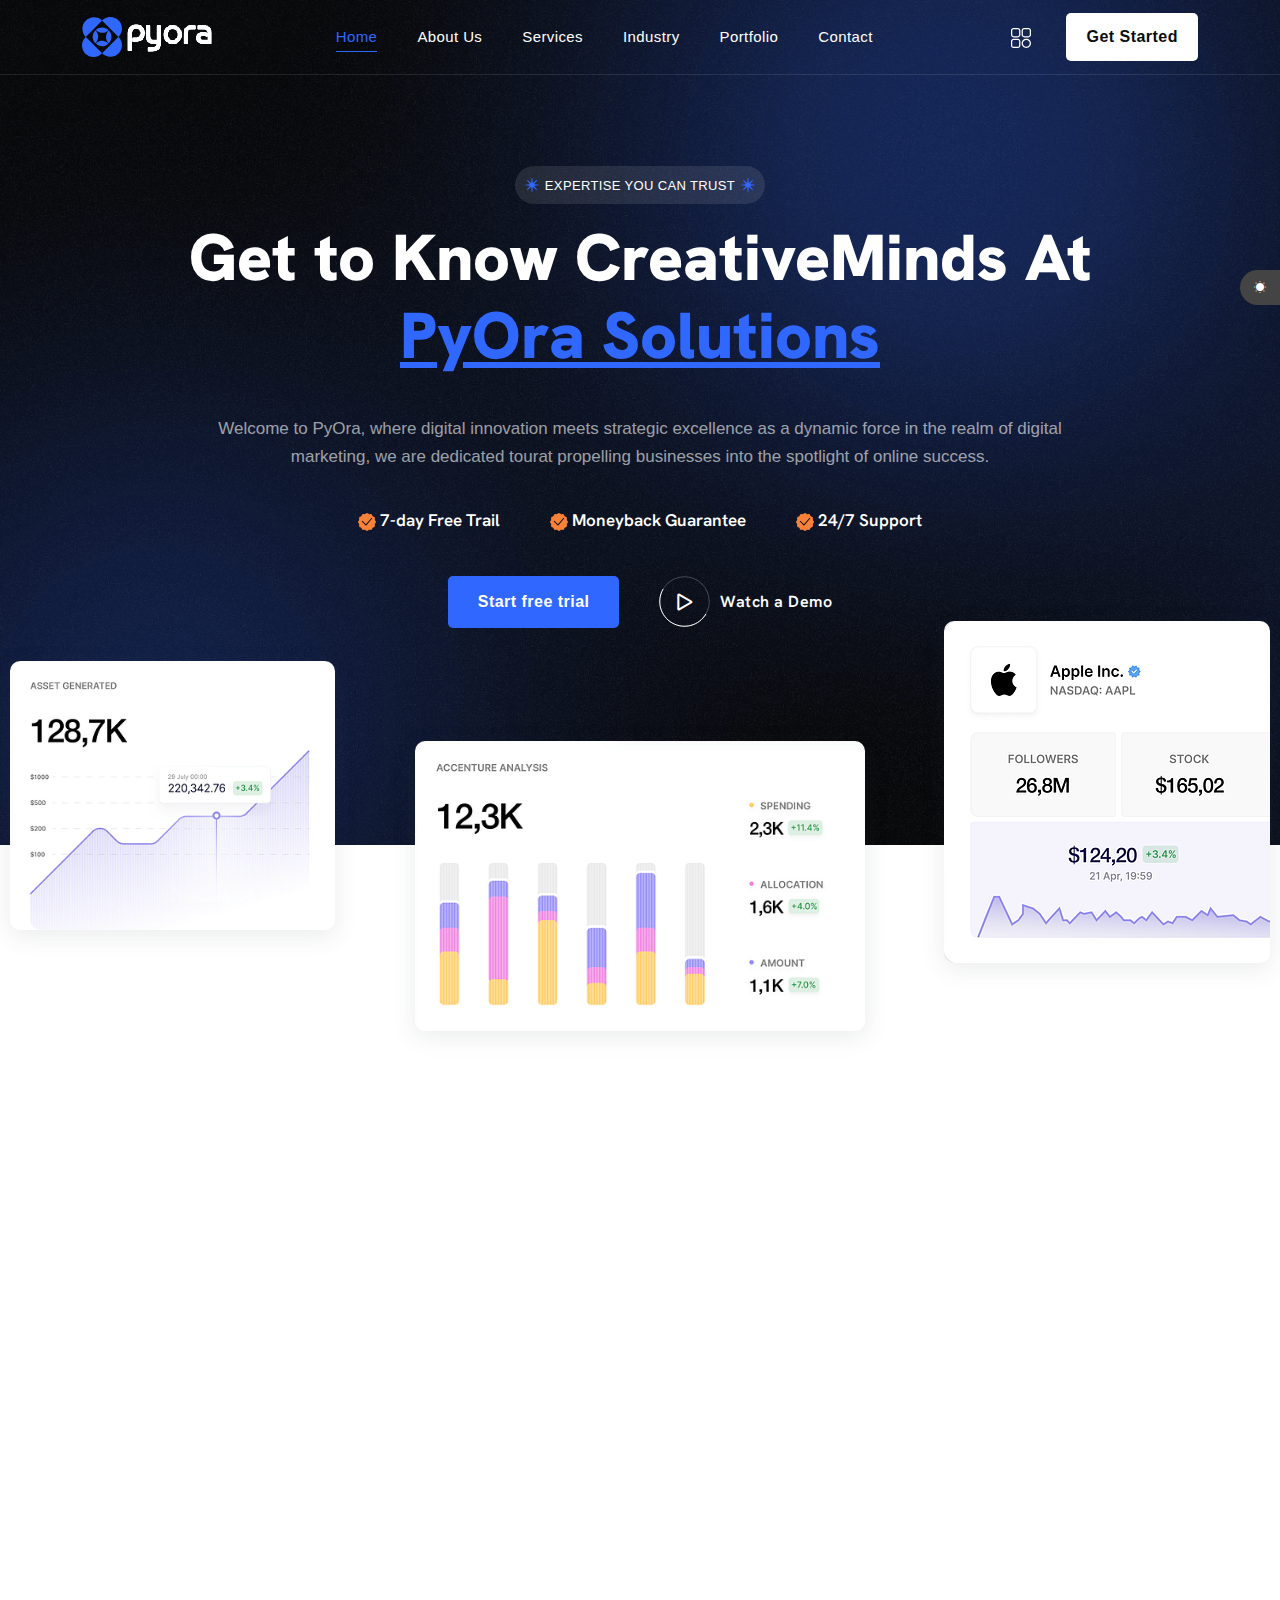
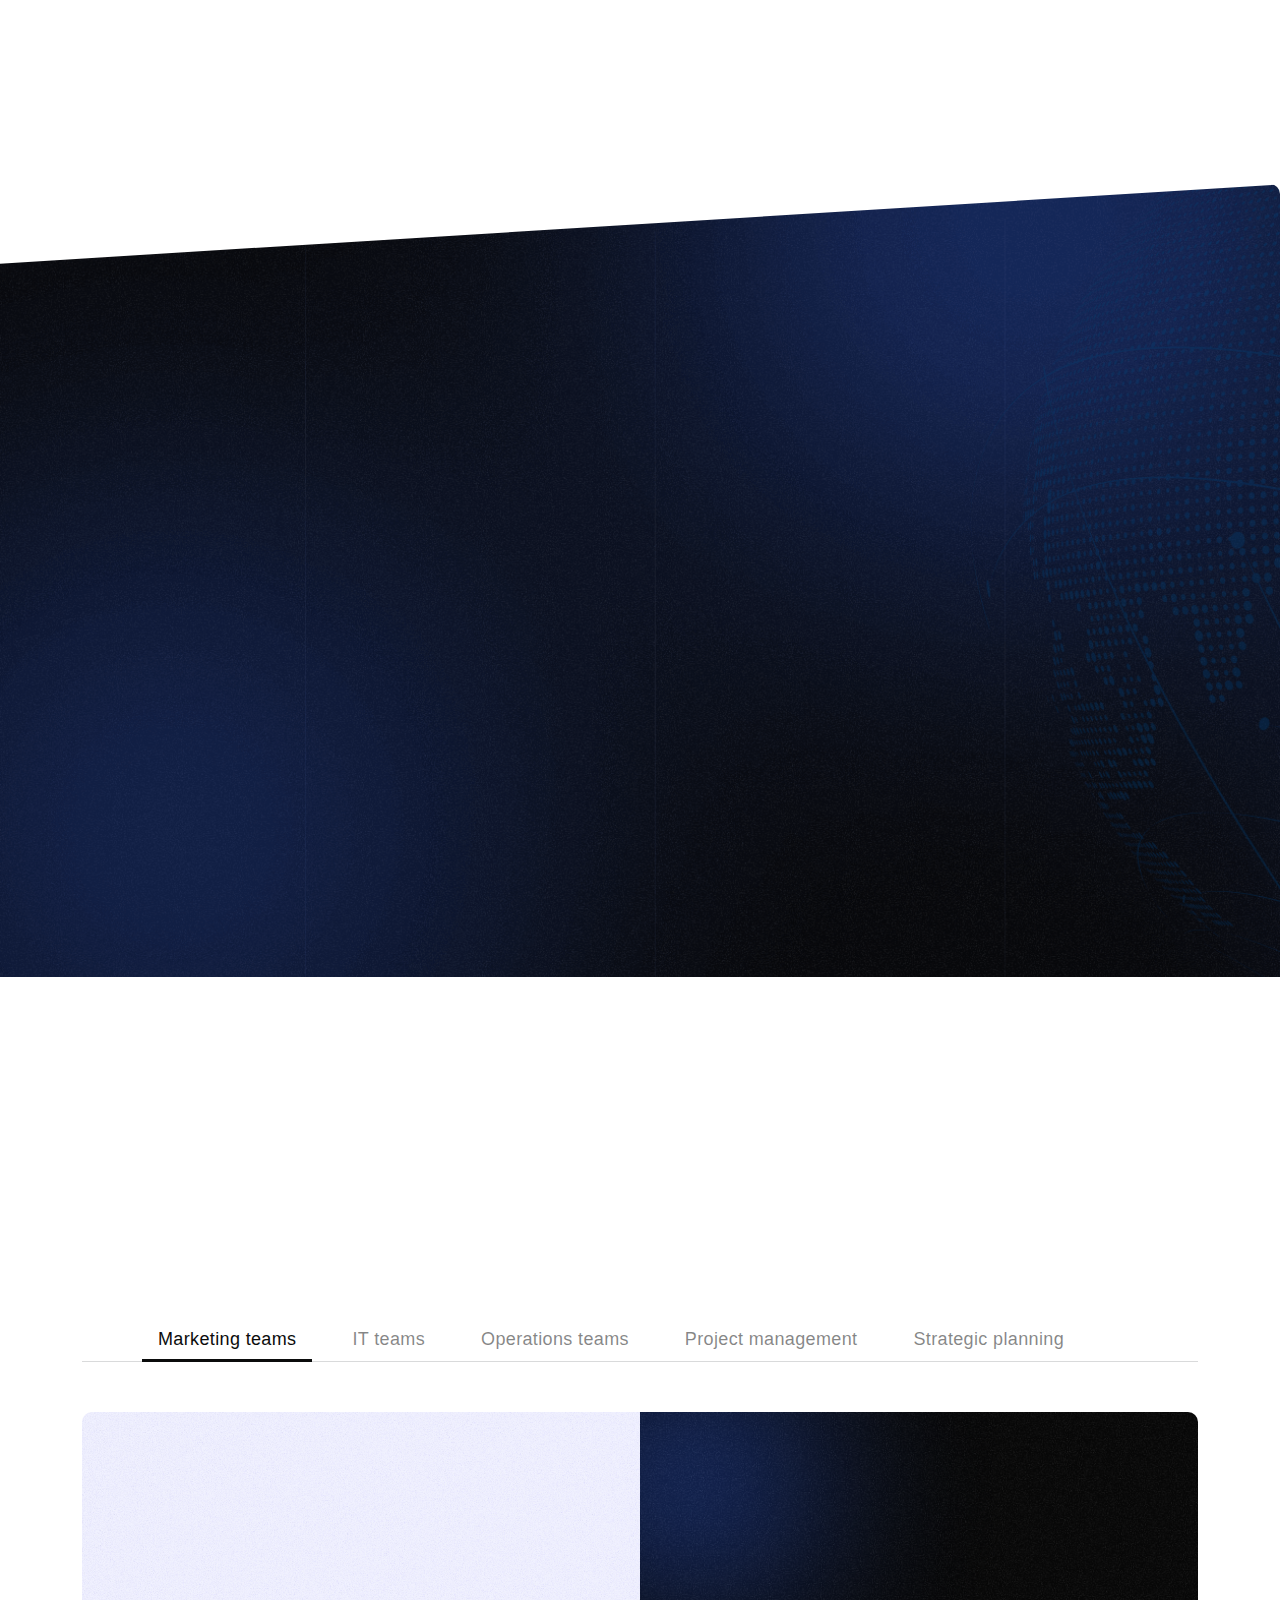
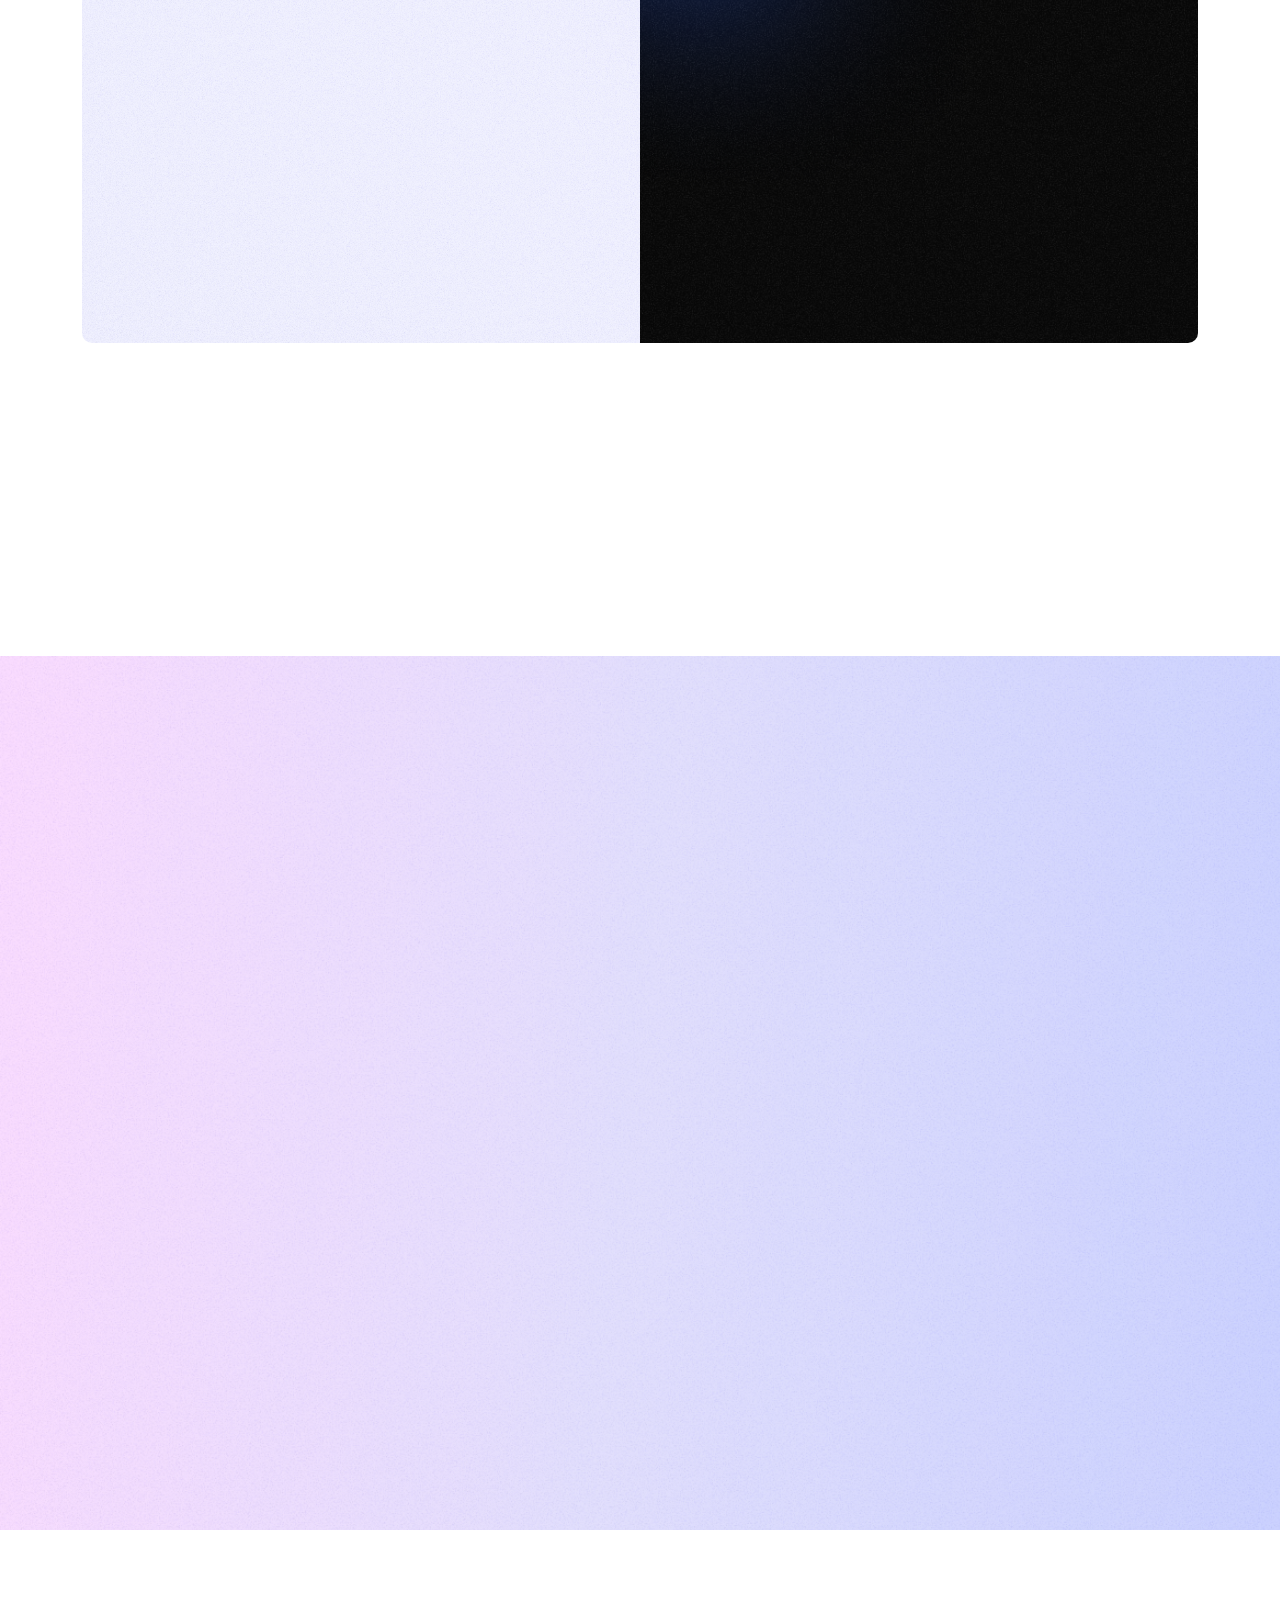
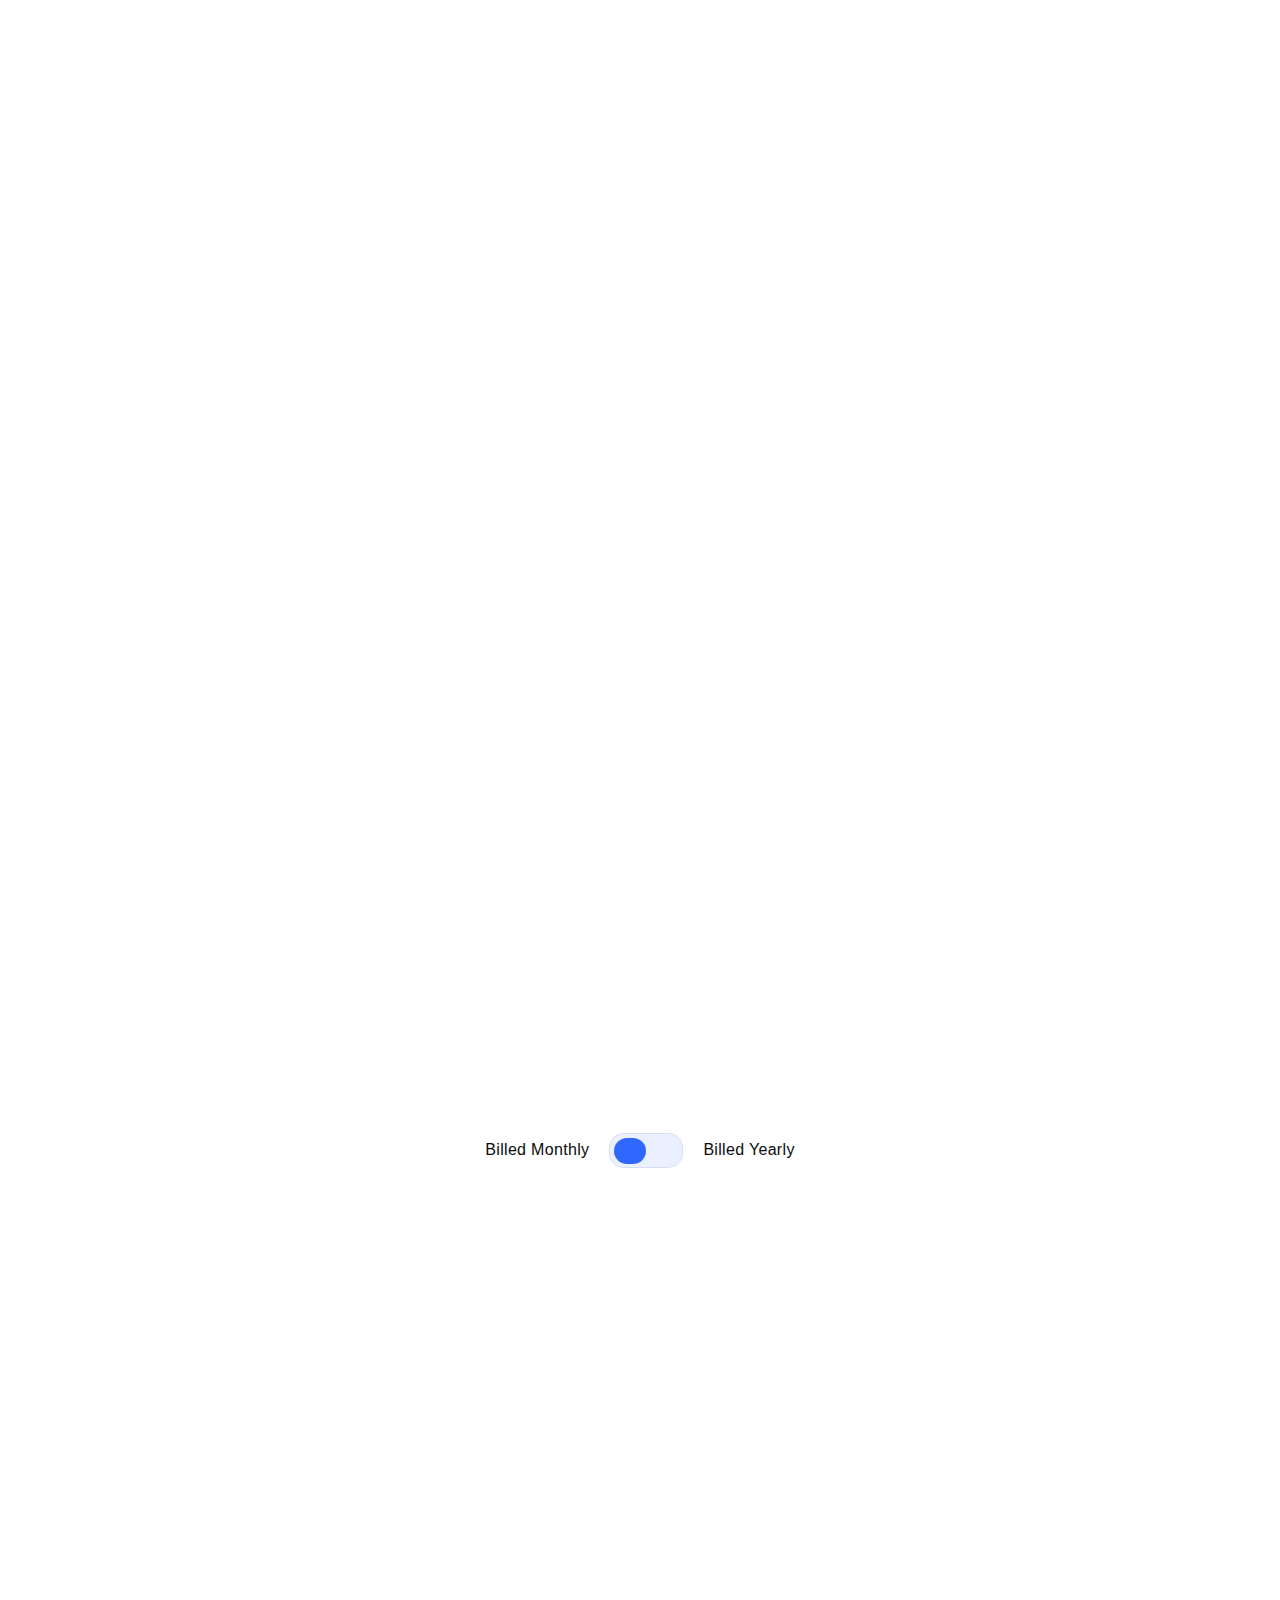
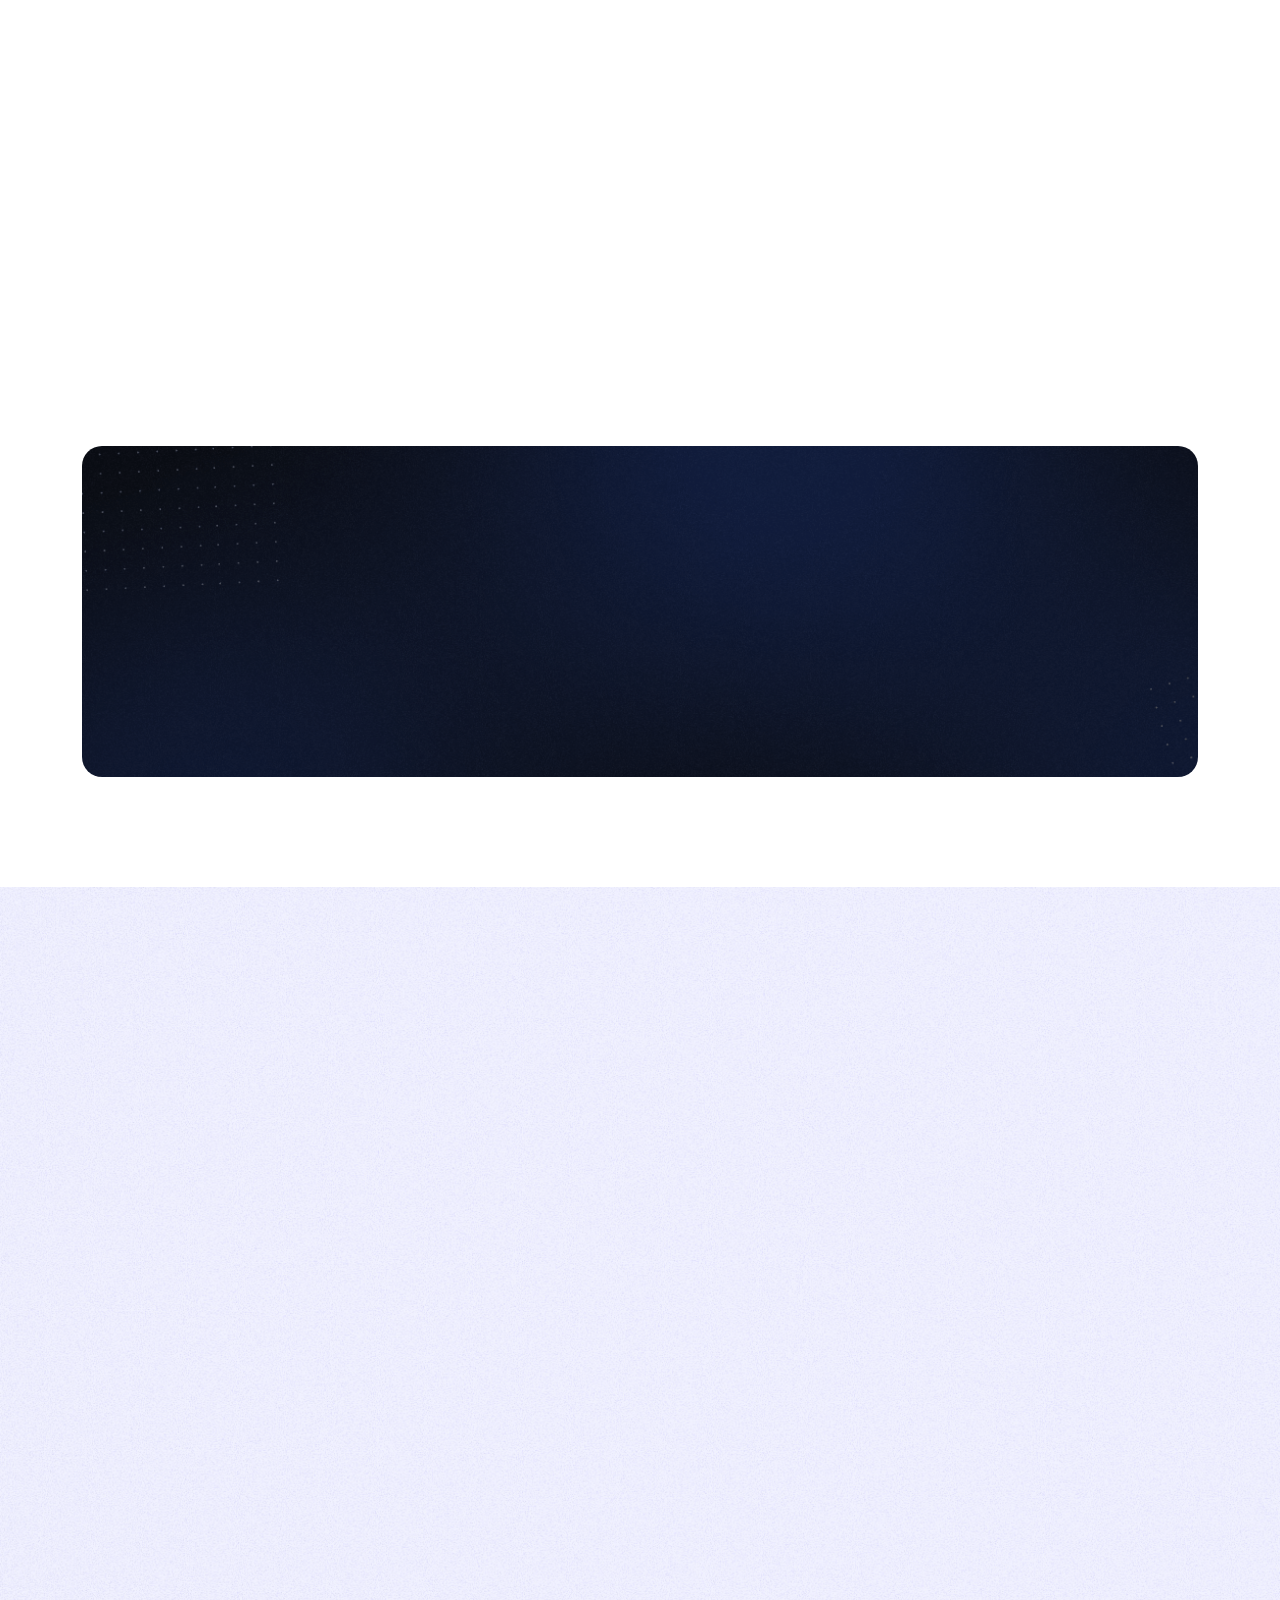
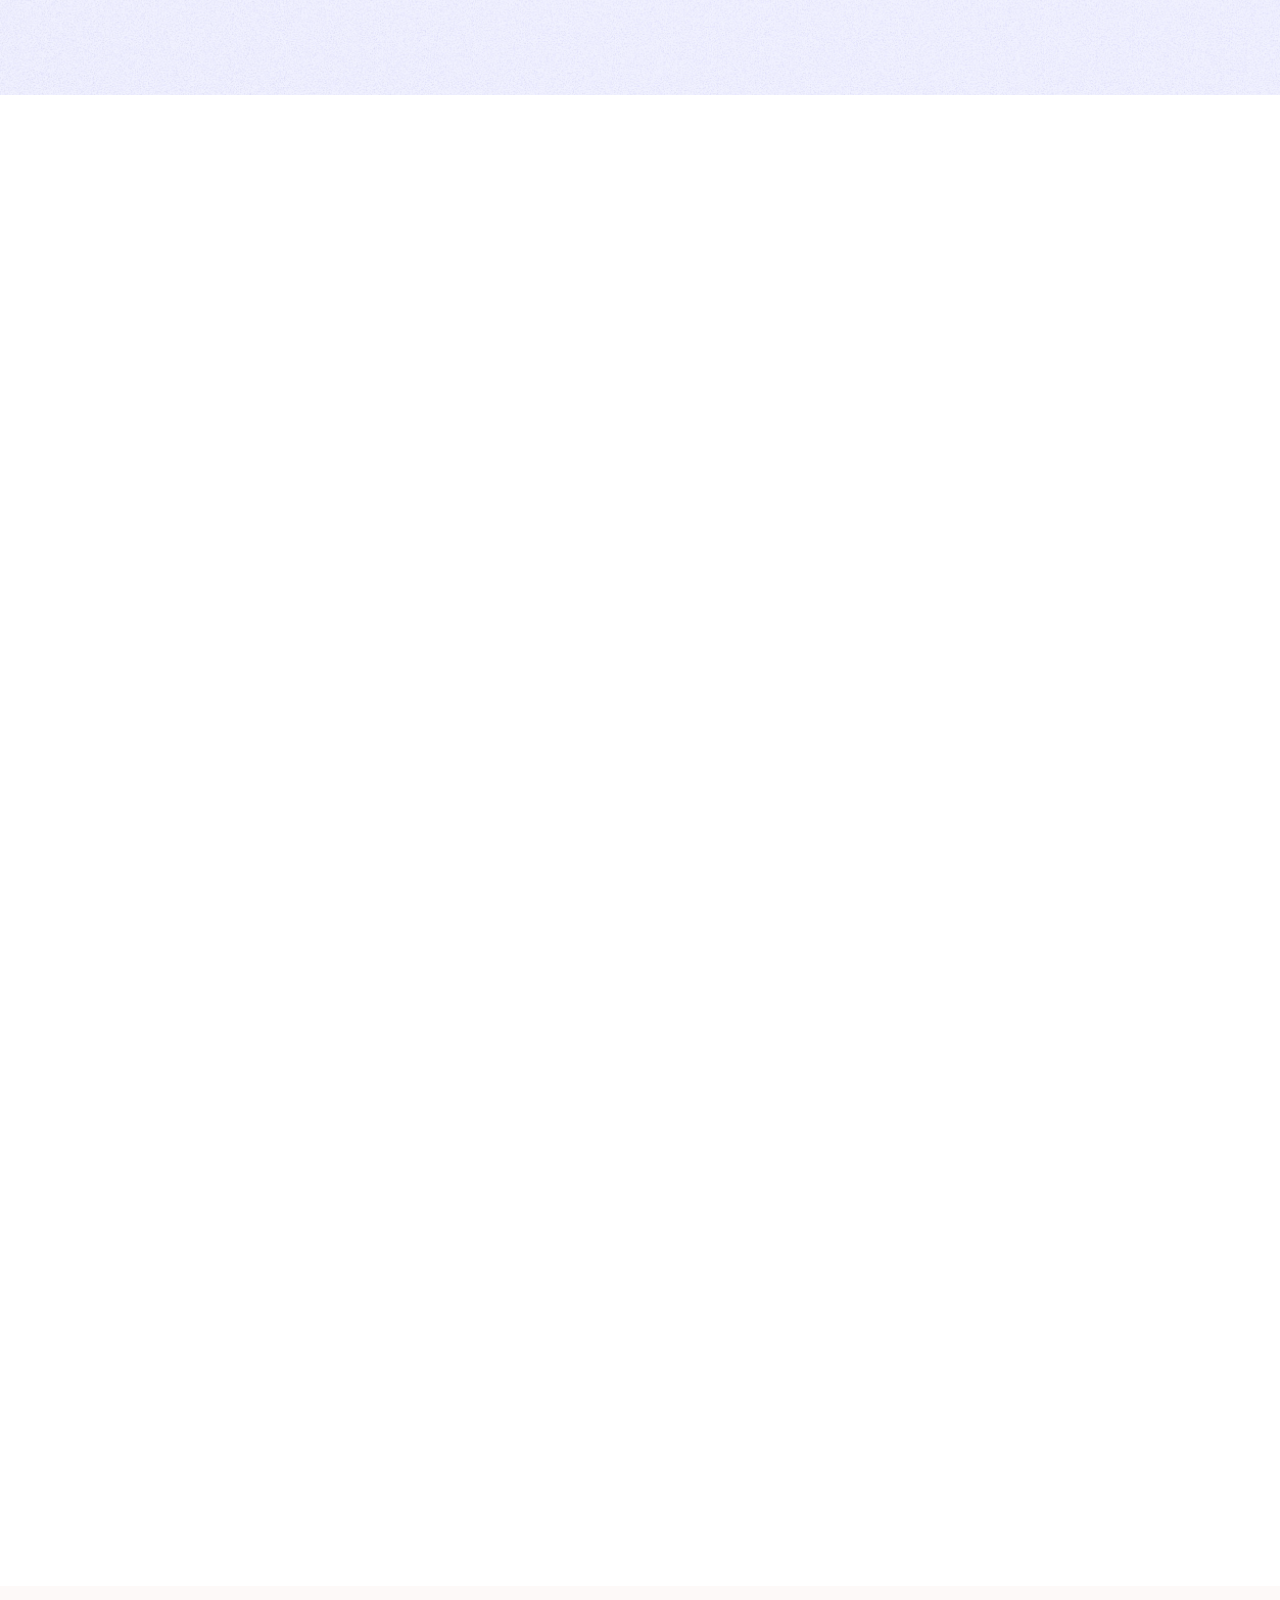
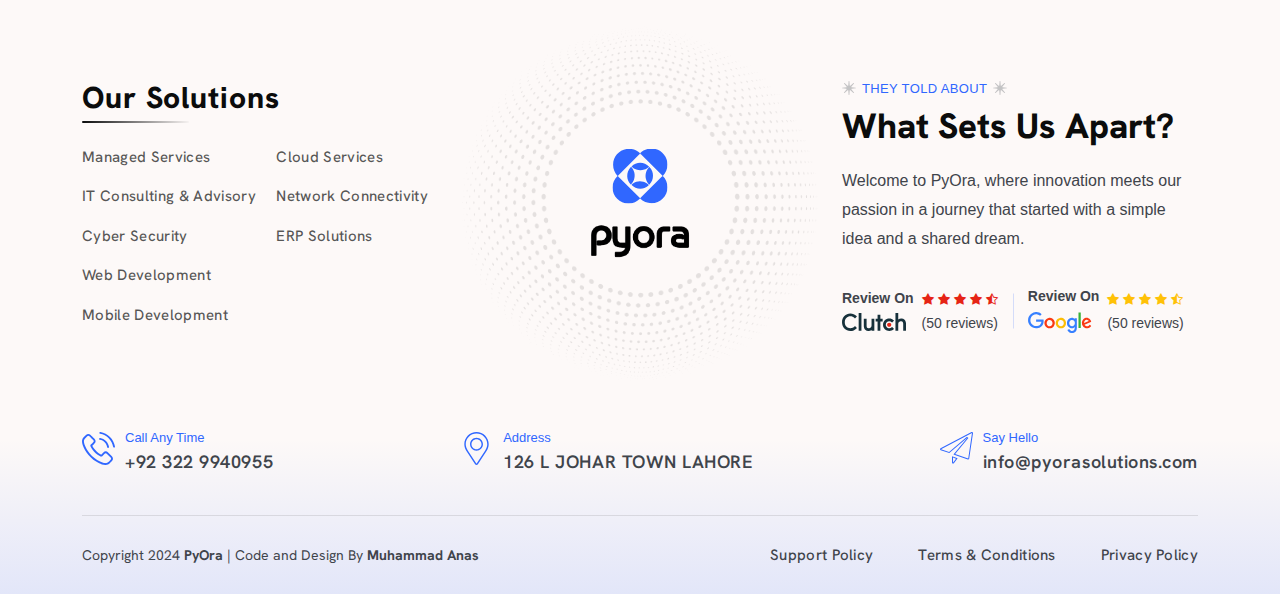
==== commit 139d365a: "update" ====
--- a/index.html
+++ b/index.html
@@ -204,7 +204,7 @@
 </ul>
 <div class="banner-content-bottom">
 <a href="contact.html" class="primary-btn1 hover-white" data-text="Start free trail"><span>Start free trial</span></a>
-<a data-fancybox="popup-video" href="https://youtu.be/OIpHXi-fggU" class="video-area">
+<a data-fancybox="popup-video" href="https://www.youtube.com/embed/xRT9gmYksOI?si=V7W3nSR5COJOG-Xa" class="video-area">
 <div class="icon">
 <svg class="video-circle" xmlns="http://www.w3.org/2000/svg" xmlns:xlink="http://www.w3.org/1999/xlink" x="0px" y="0px" width="51px" viewBox="0 0 206 206" style="enable-background:new 0 0 206 206;" xml:space="preserve">
 <circle class="circle" stroke-miterlimit="10" cx="103" cy="103" r="100"></circle>
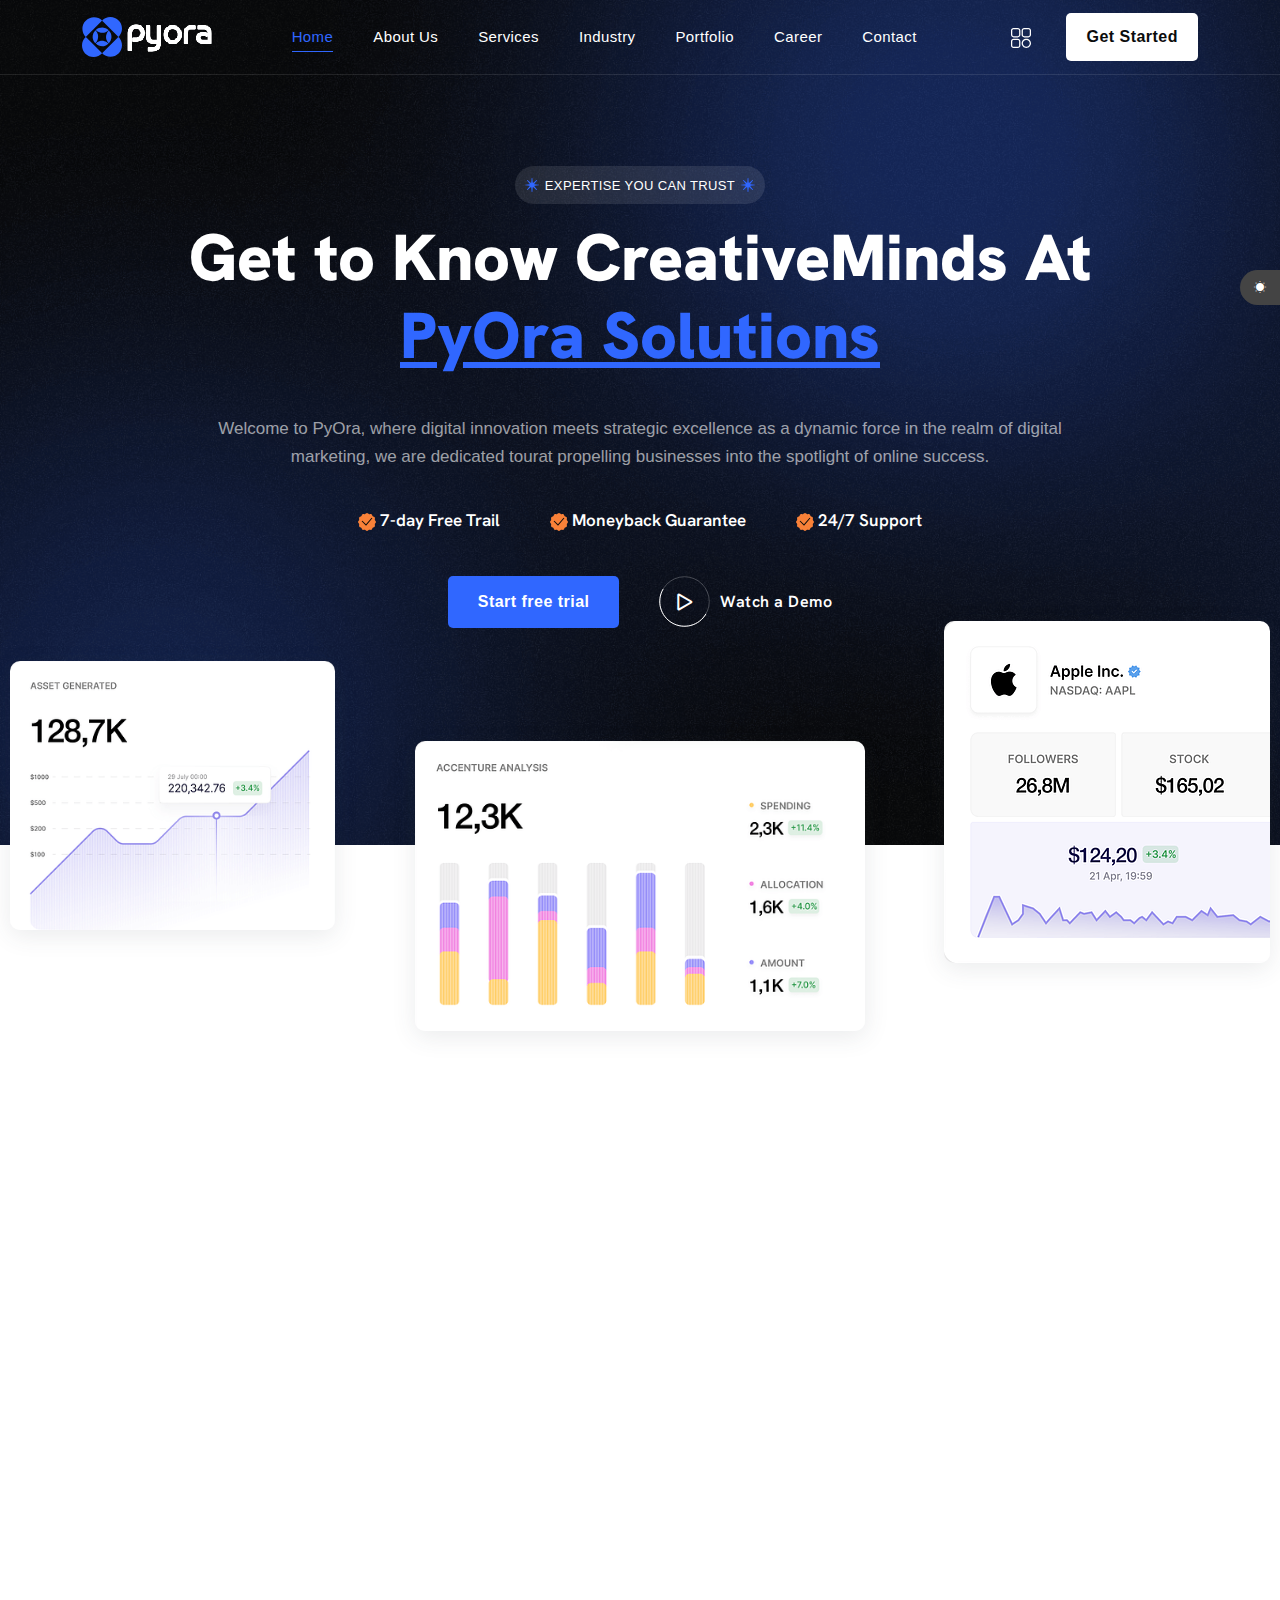
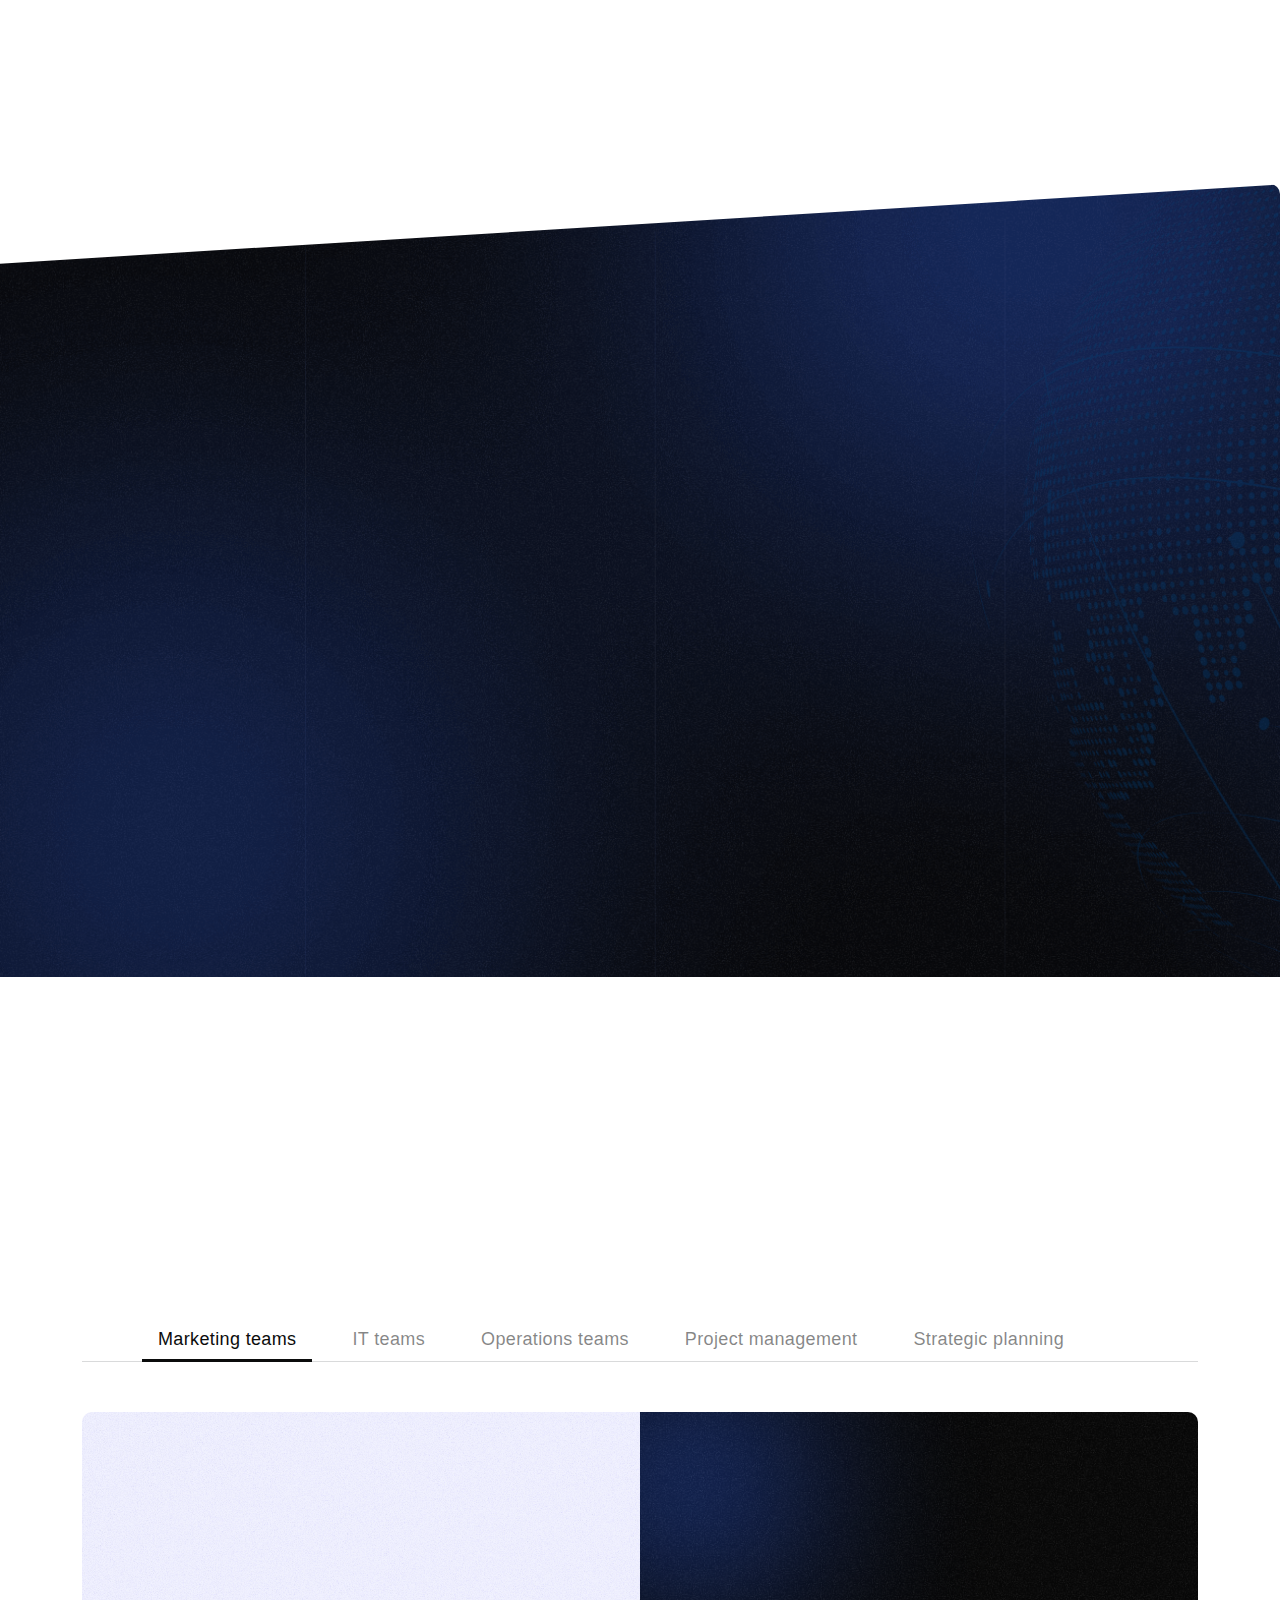
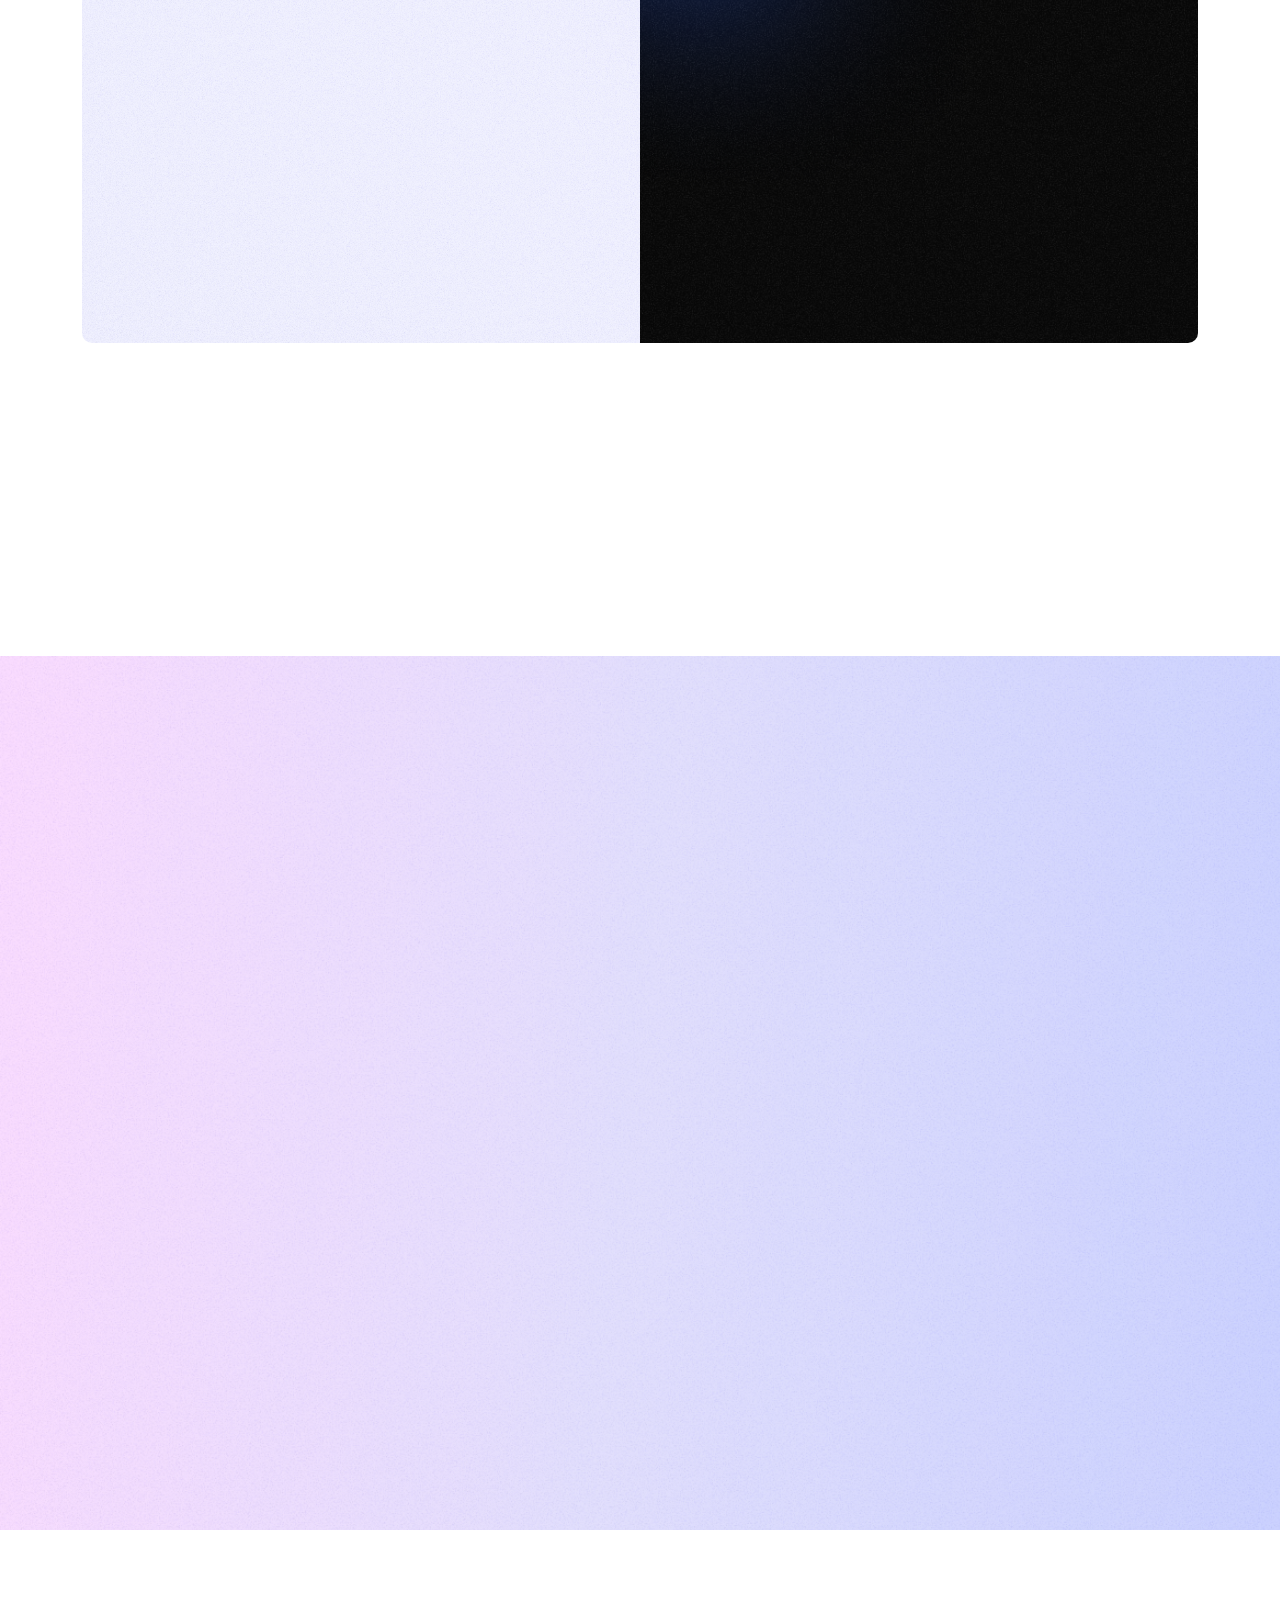
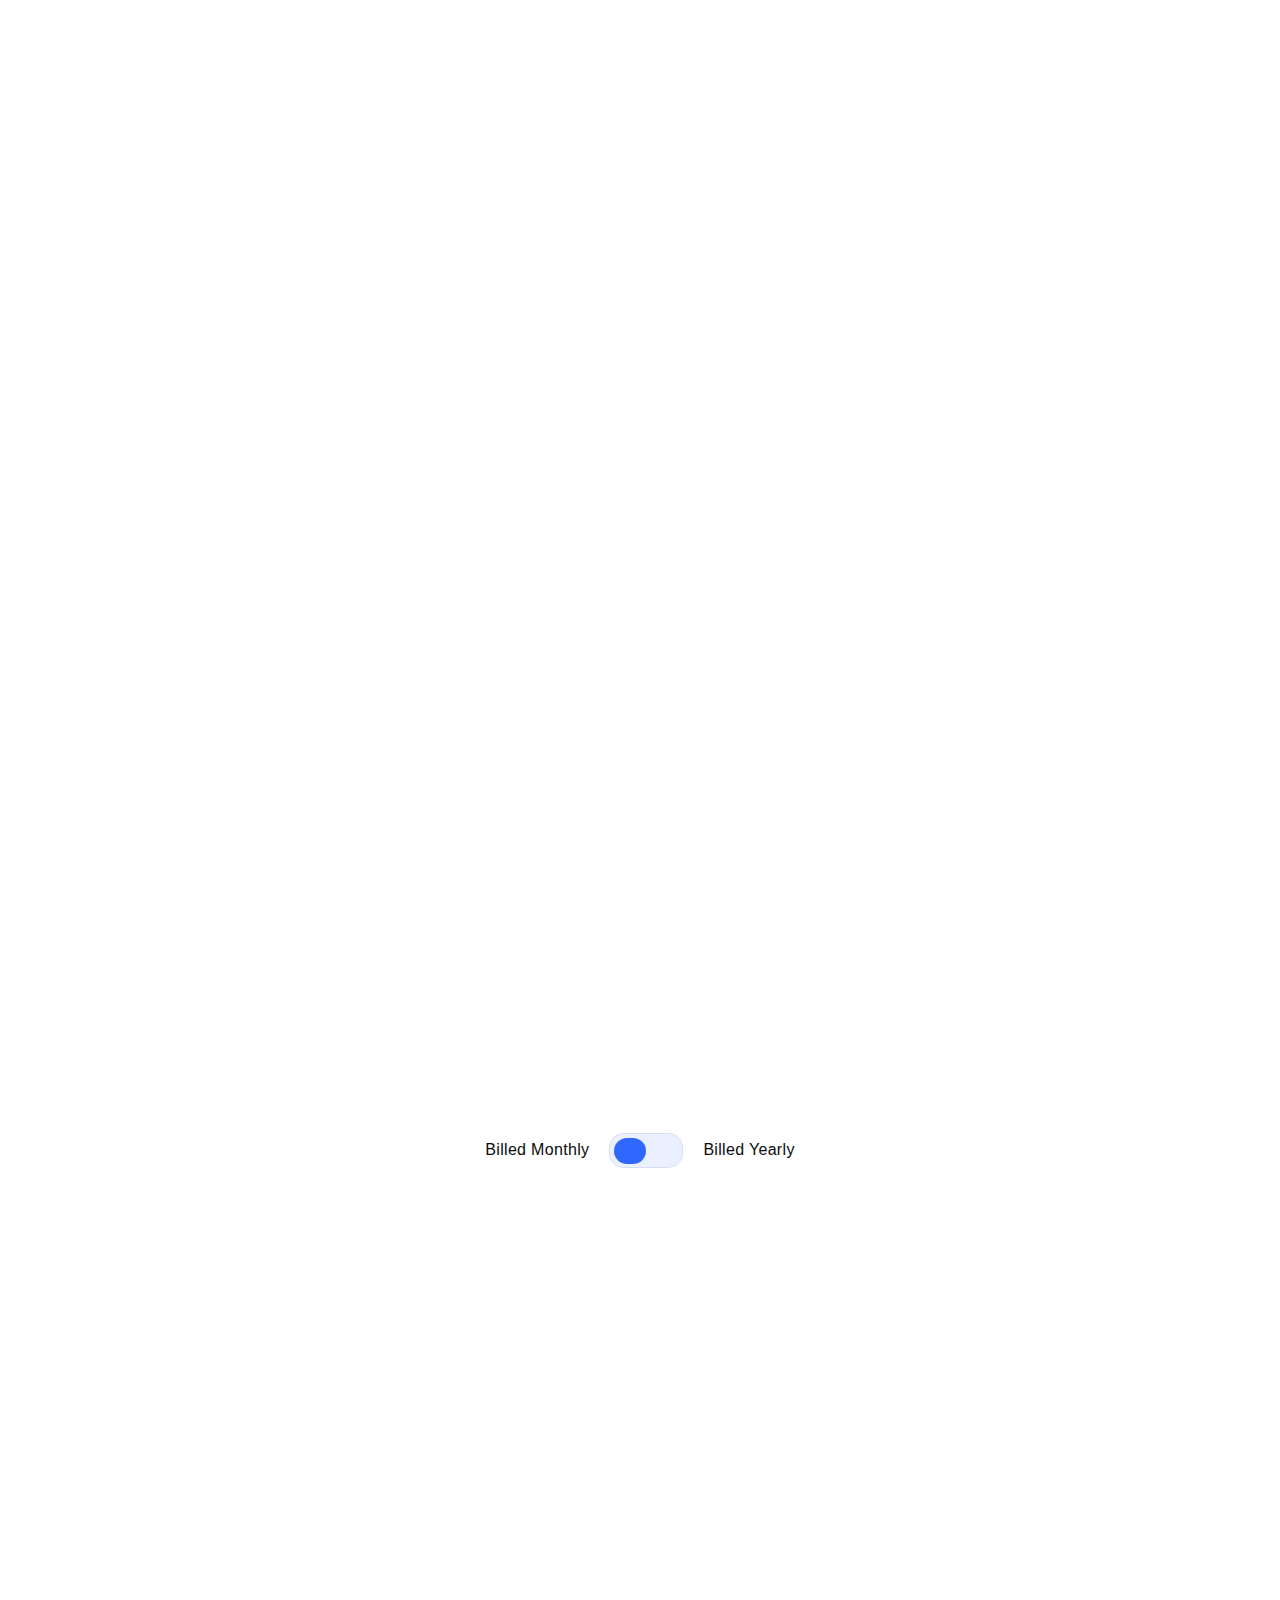
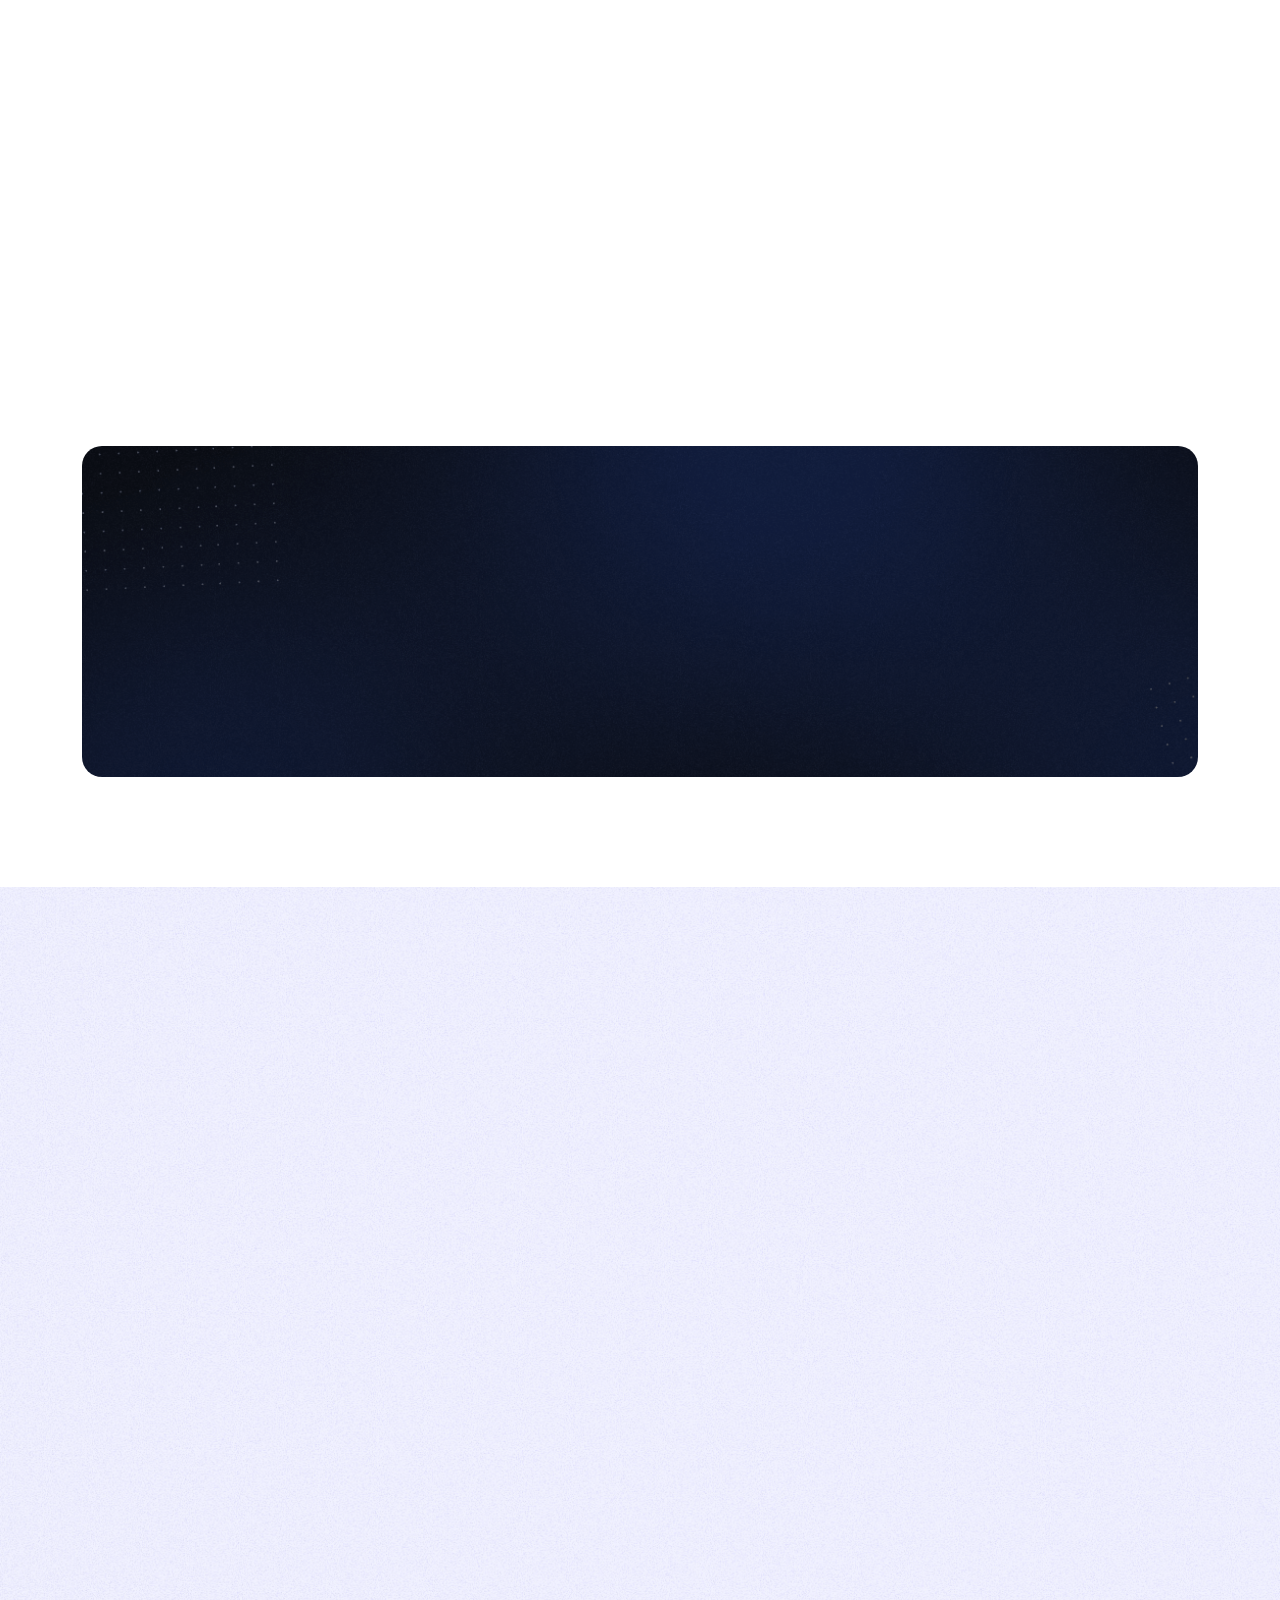
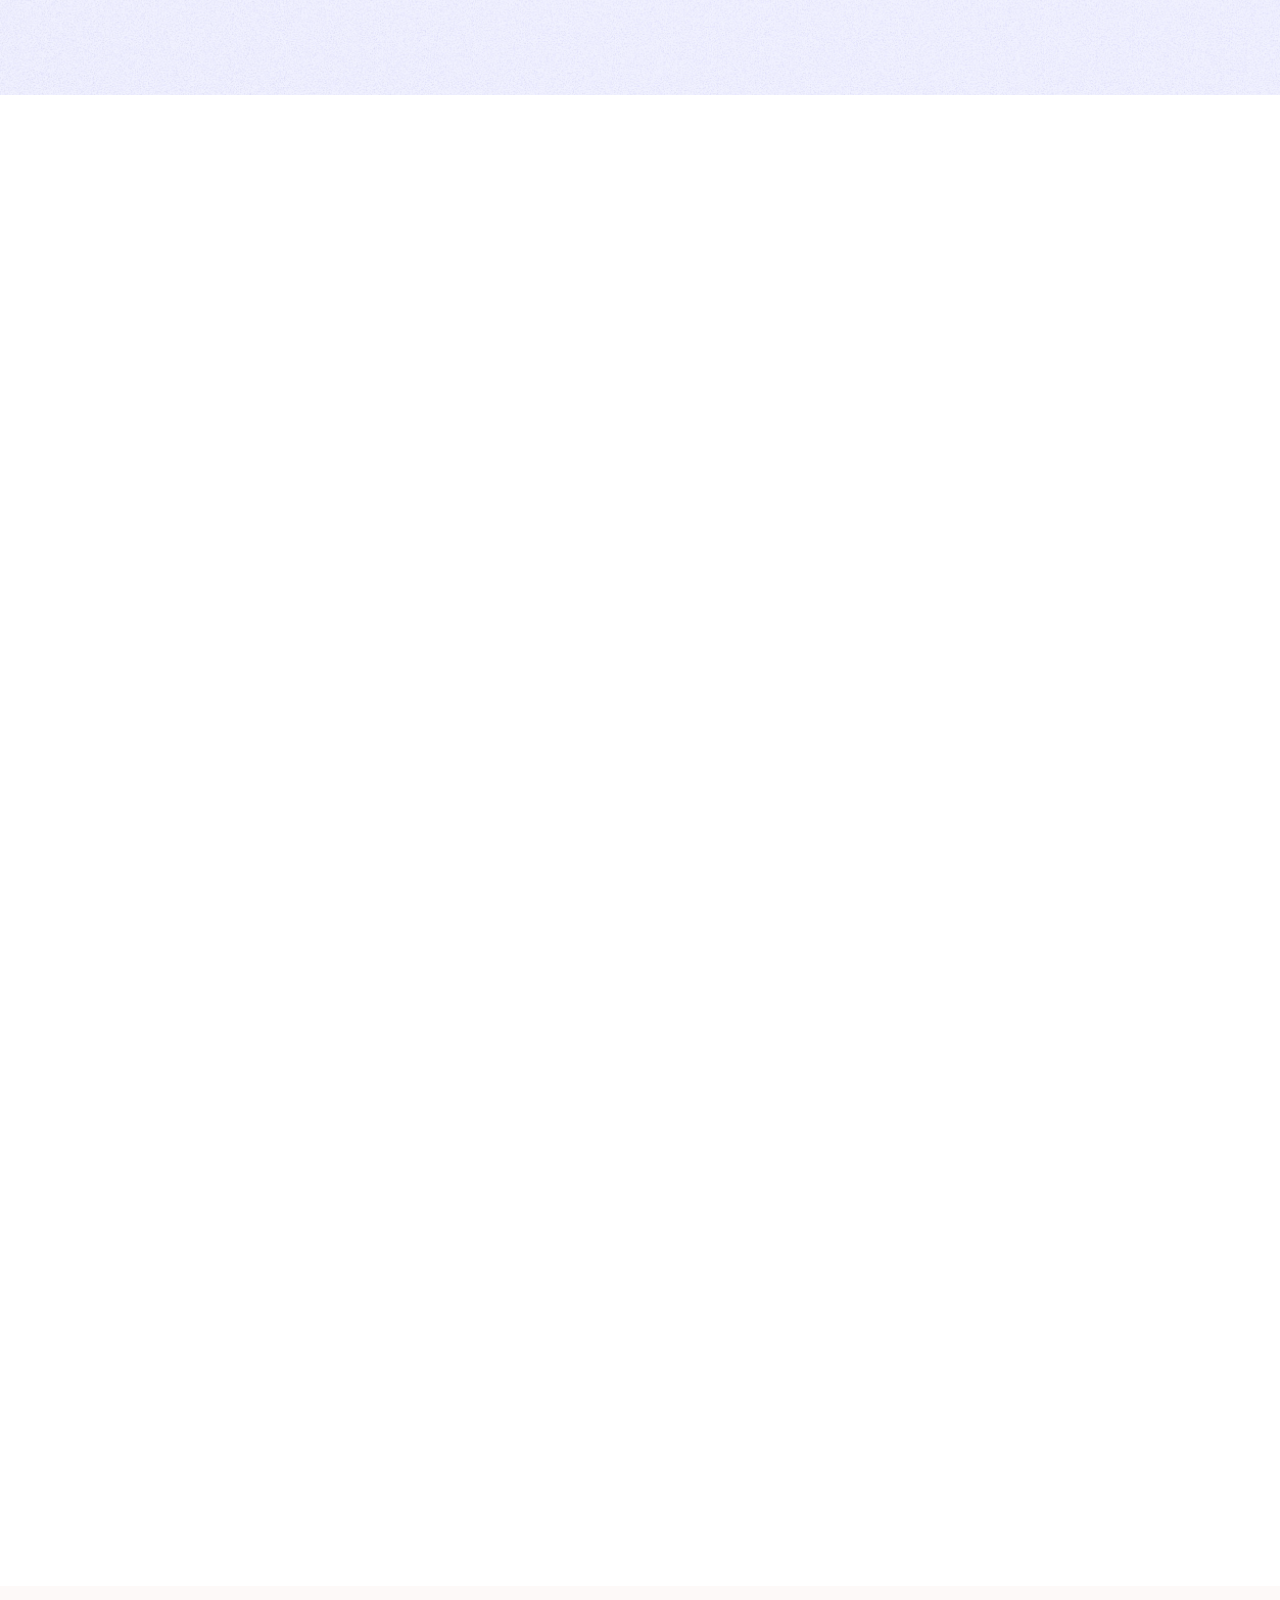
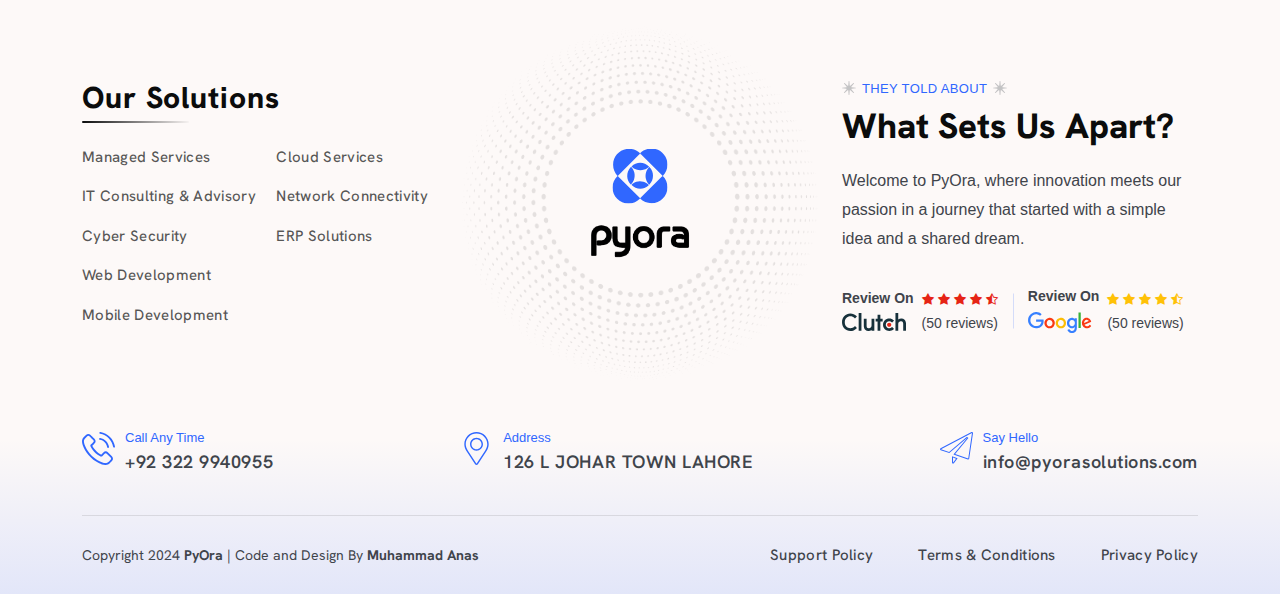
==== commit a7a25d75: "update" ====
--- a/index.html
+++ b/index.html
@@ -63,6 +63,7 @@
 <li><a href="service.html">Services</a></i>
 <li><a href="industry.html">Industry</a></i>
 <li><a href="portfolio-grid.html">Portfolio</a></i>
+<li><a href="career.html">Career</a></i>
 <li><a href="contact.html">Contact</a></li>
 </ul>
 </div>
@@ -144,6 +145,7 @@
 <li><a href="service.html">Services</a></i>
 <li><a href="industry.html">Industry</a></i>
 <li><a href="portfolio-grid.html">Portfolio</a></i>
+<li><a href="career.html">Career</a></i>
 <li><a href="contact.html">Contact</a></li>
 </ul>
 </div>
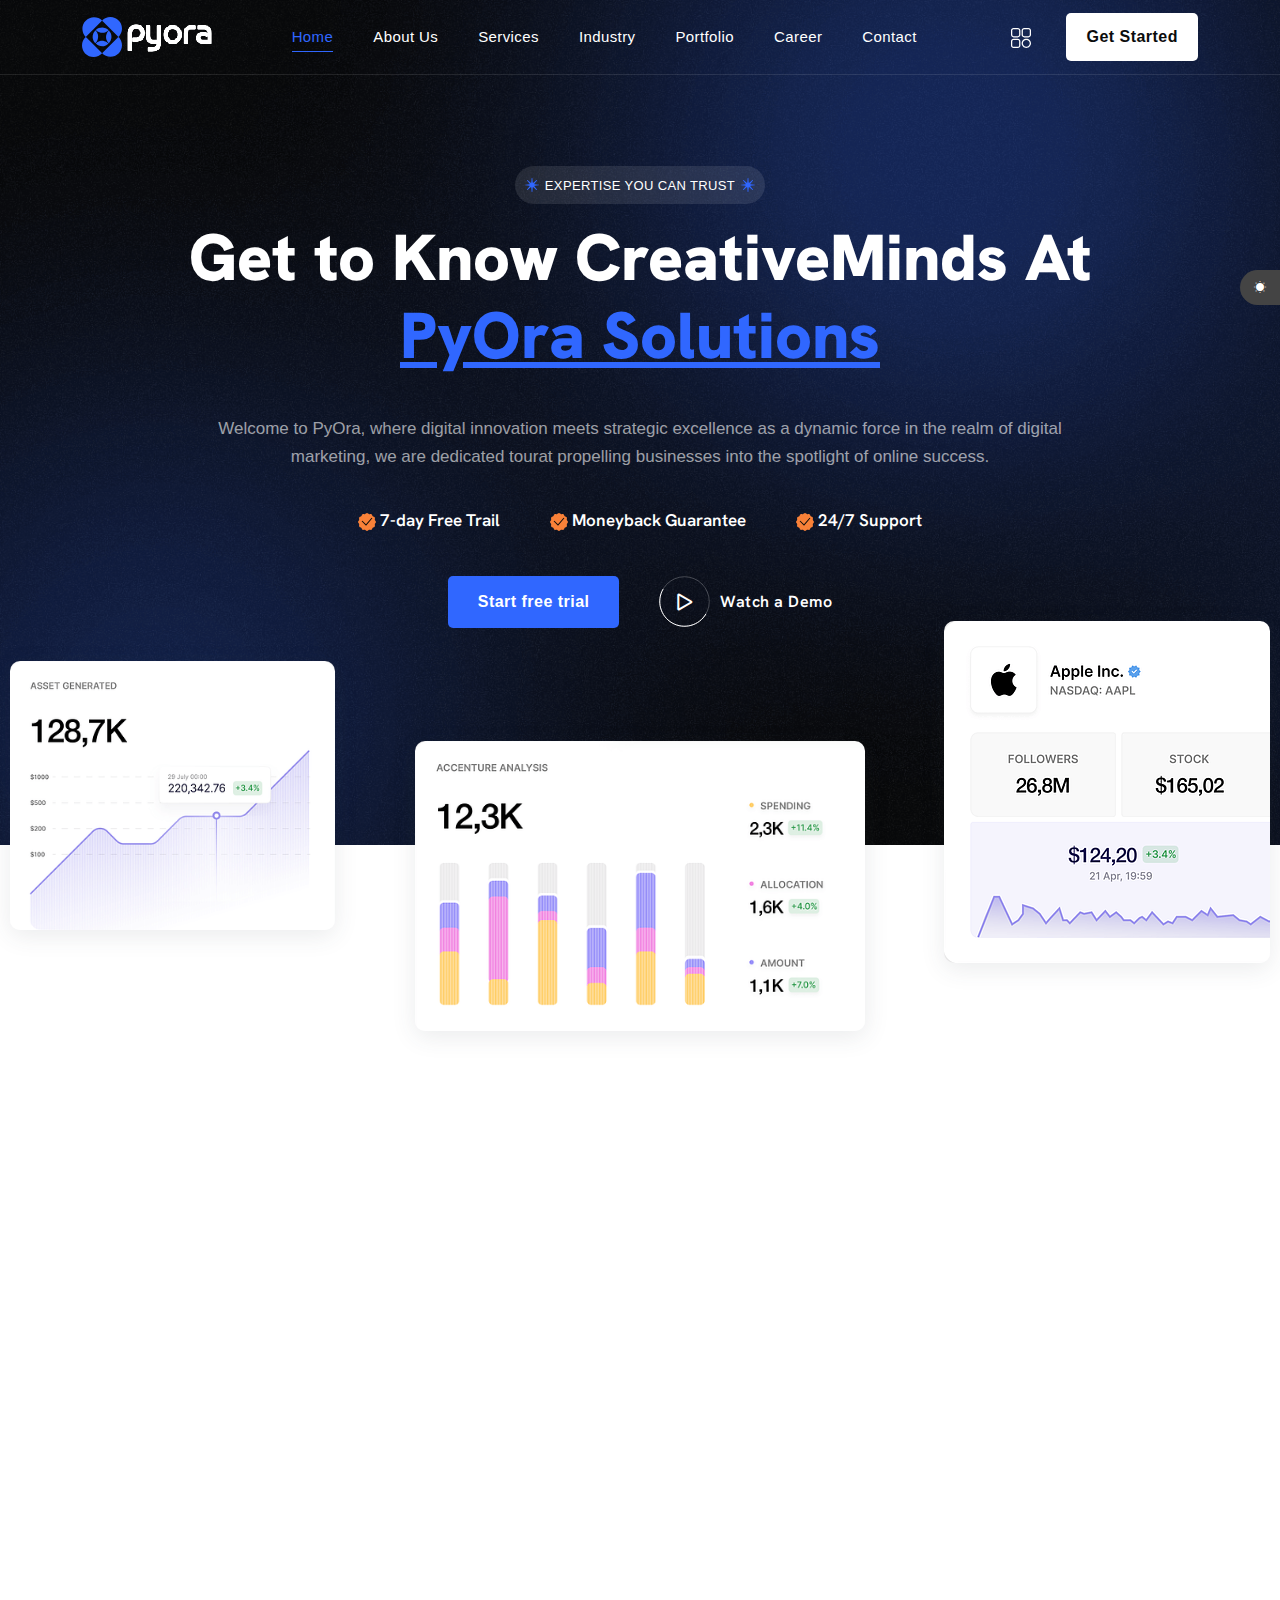
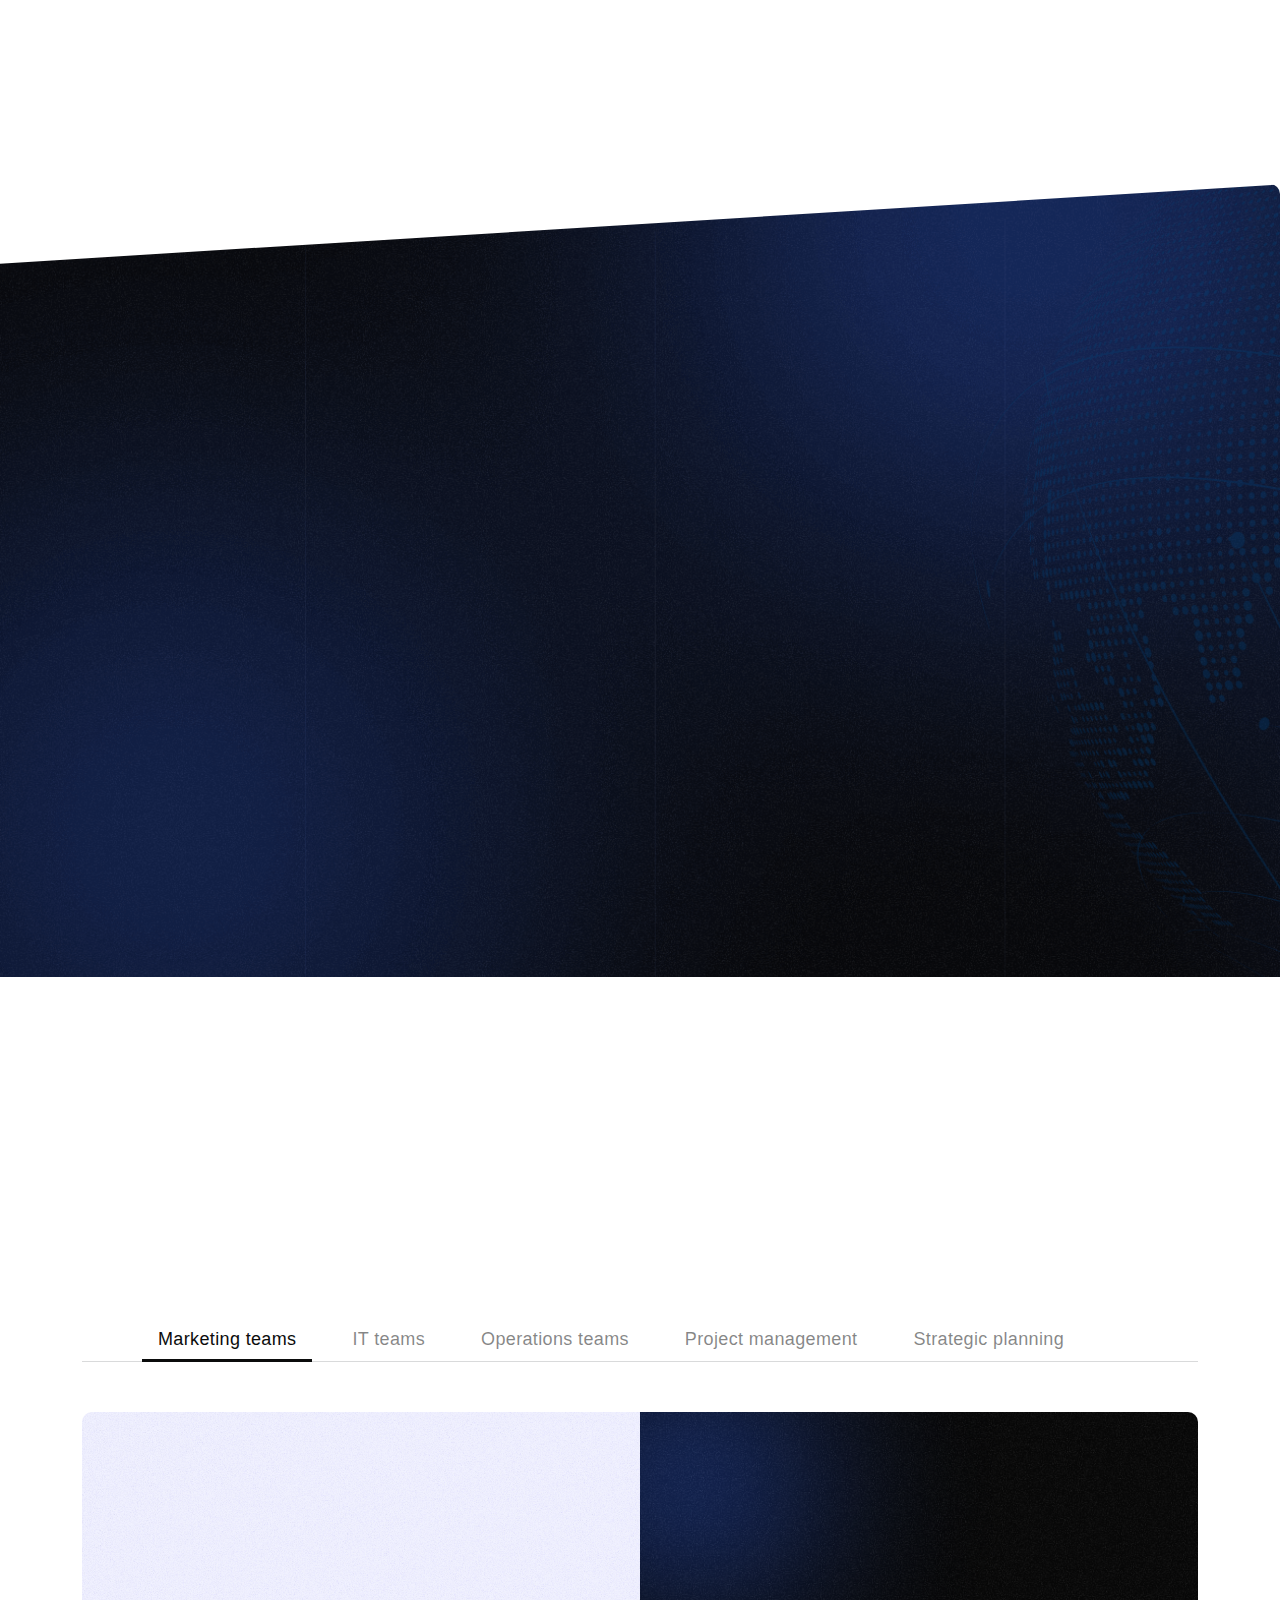
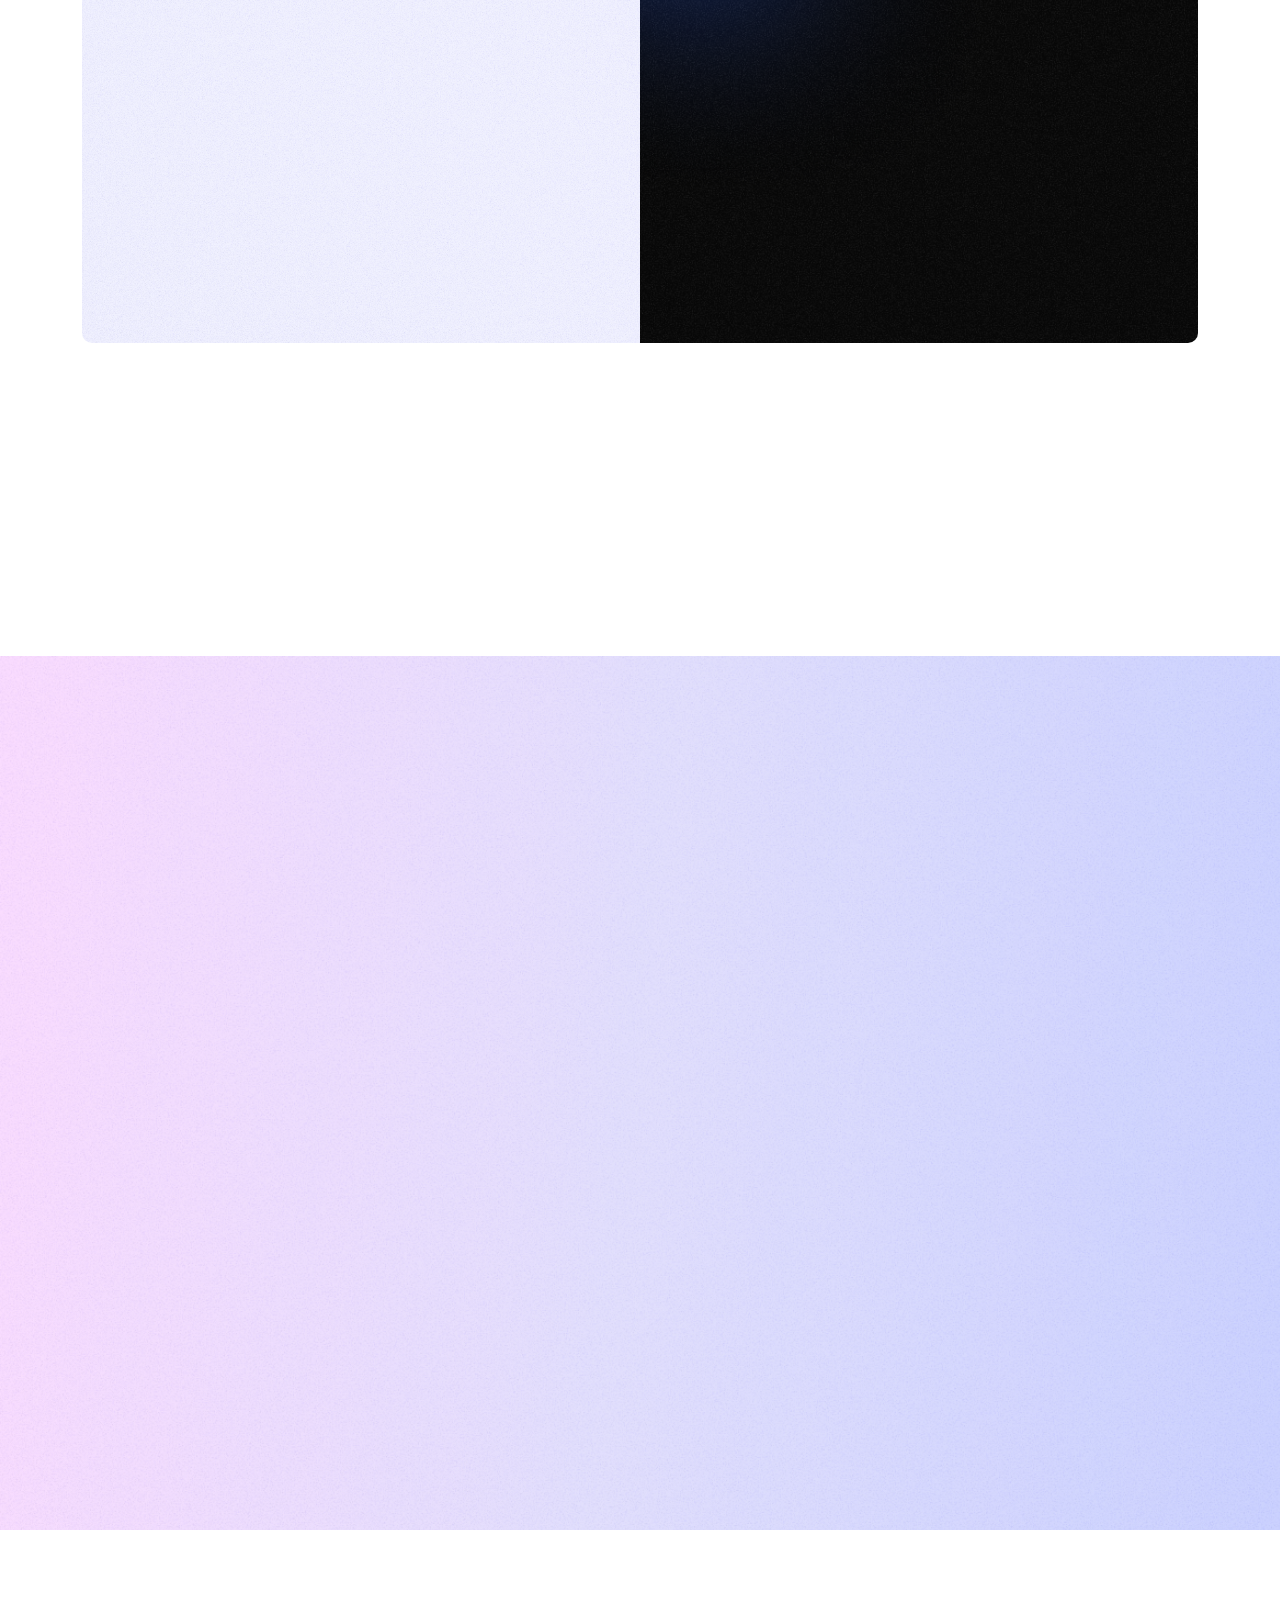
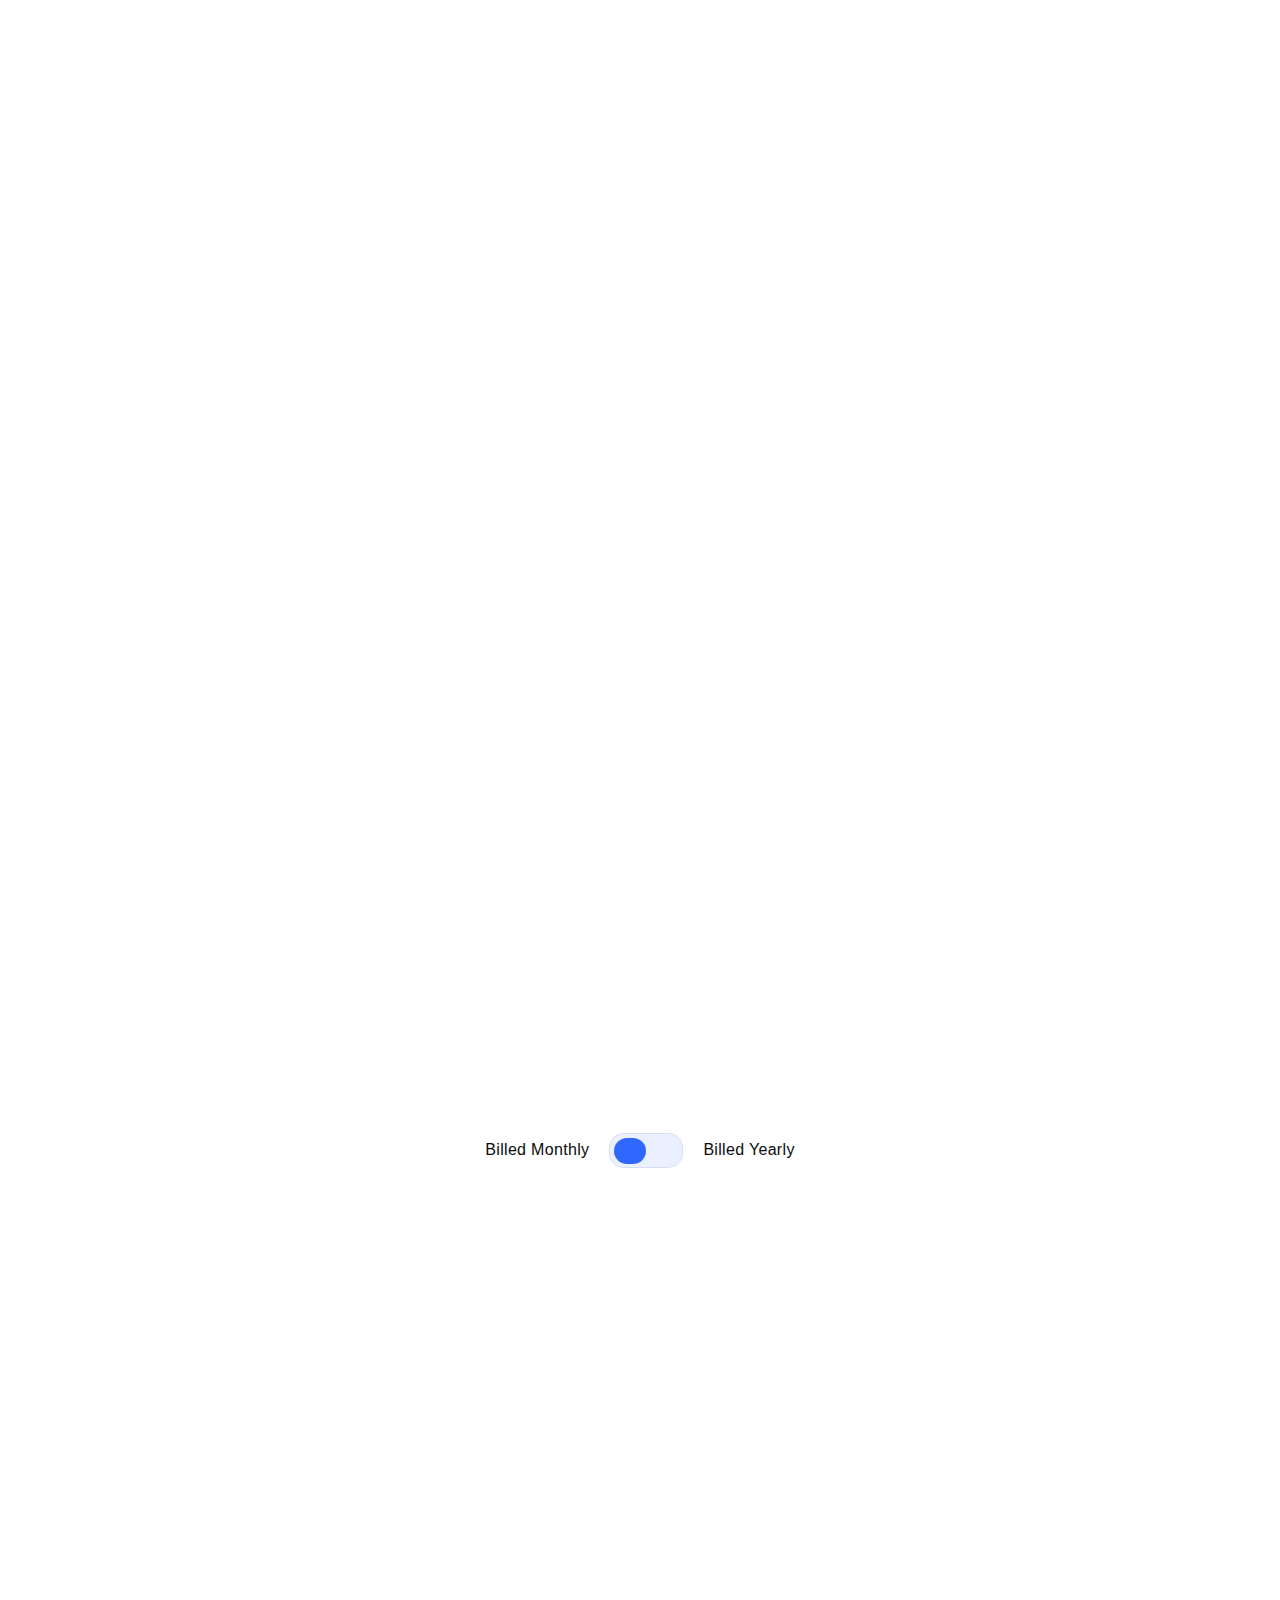
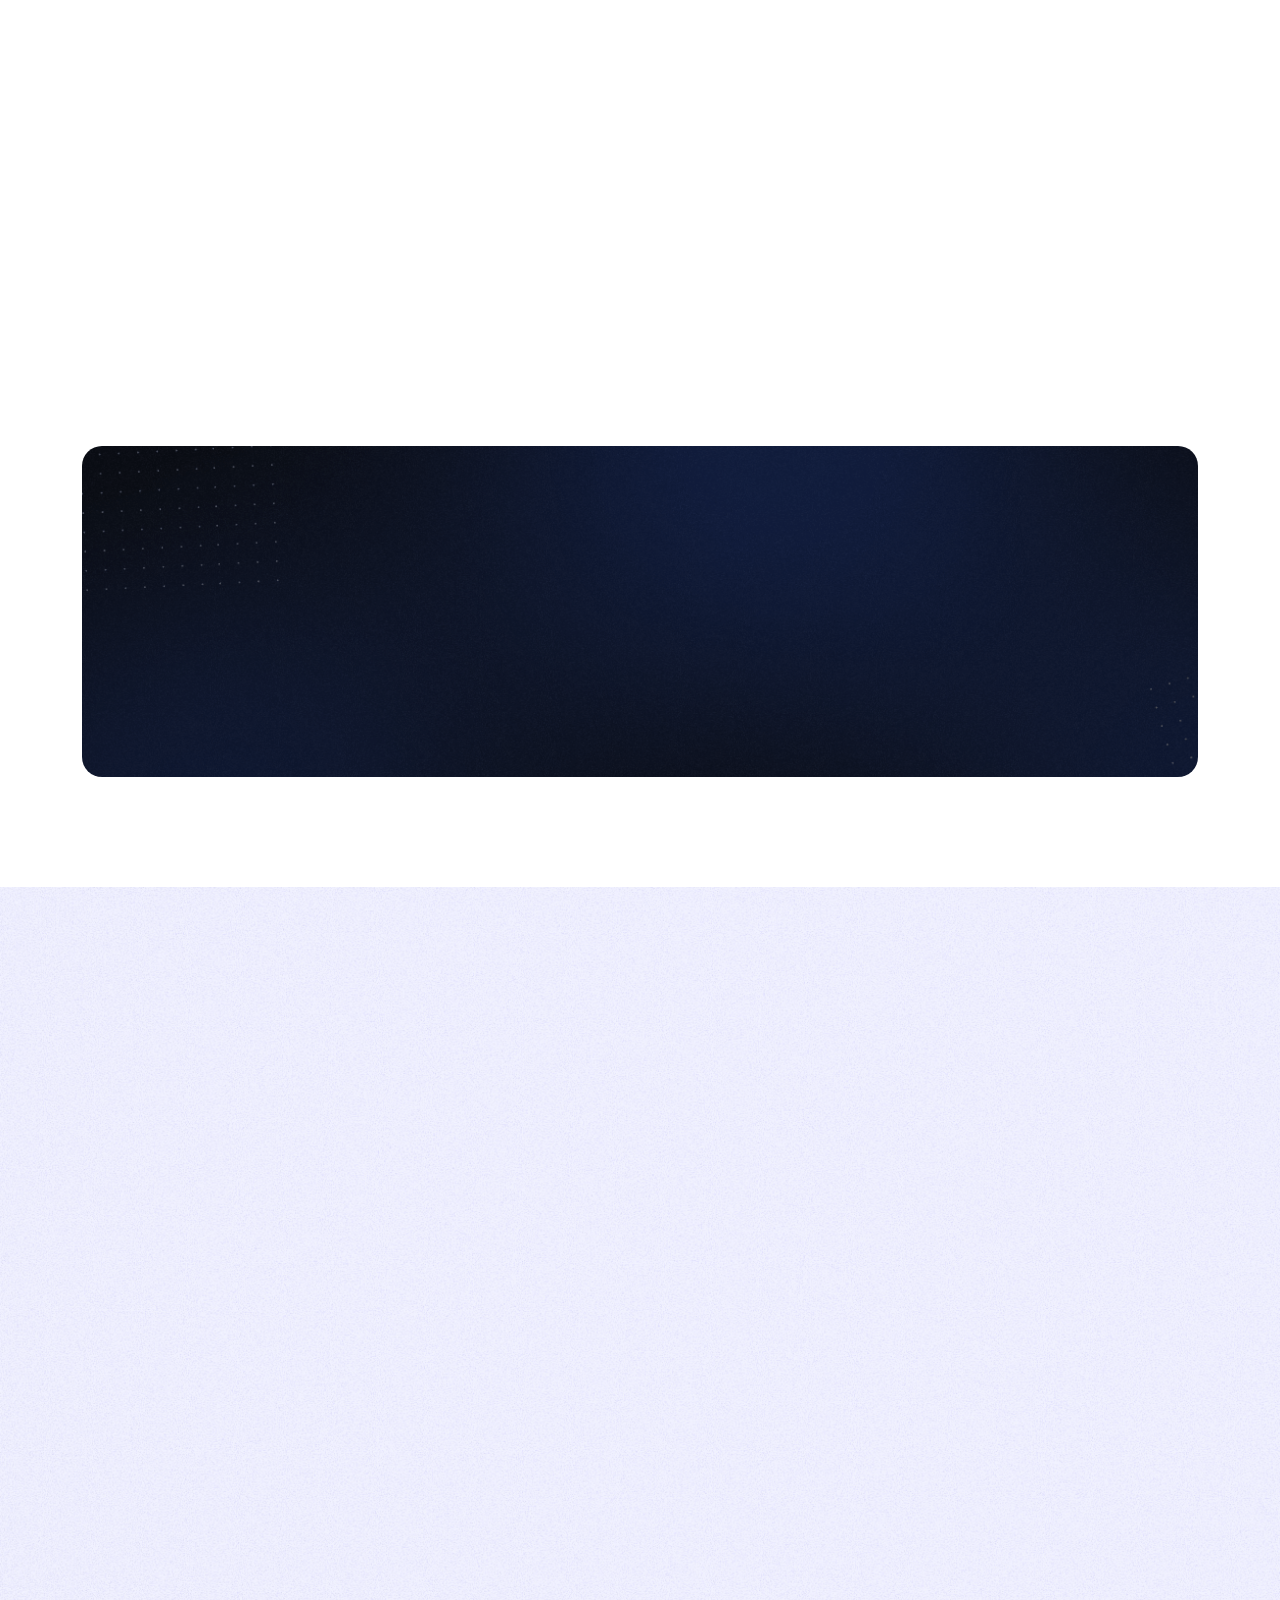
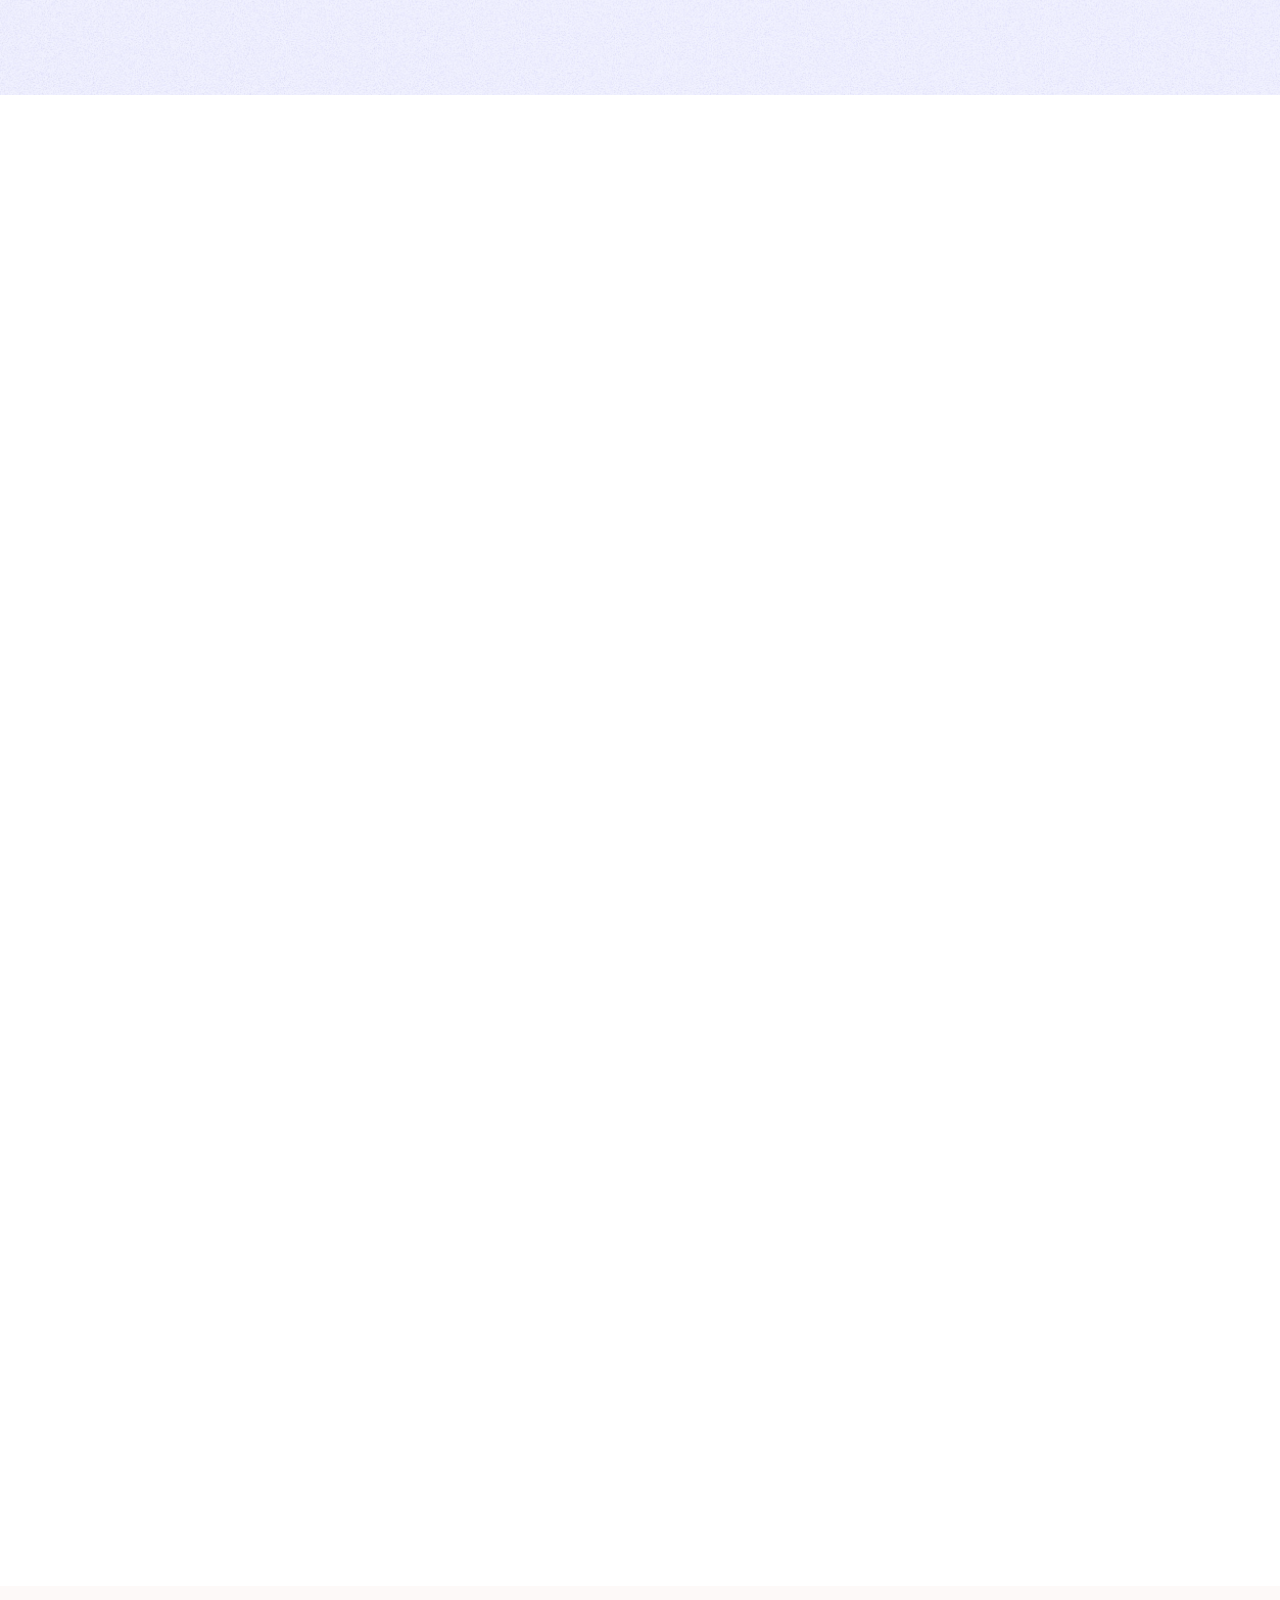
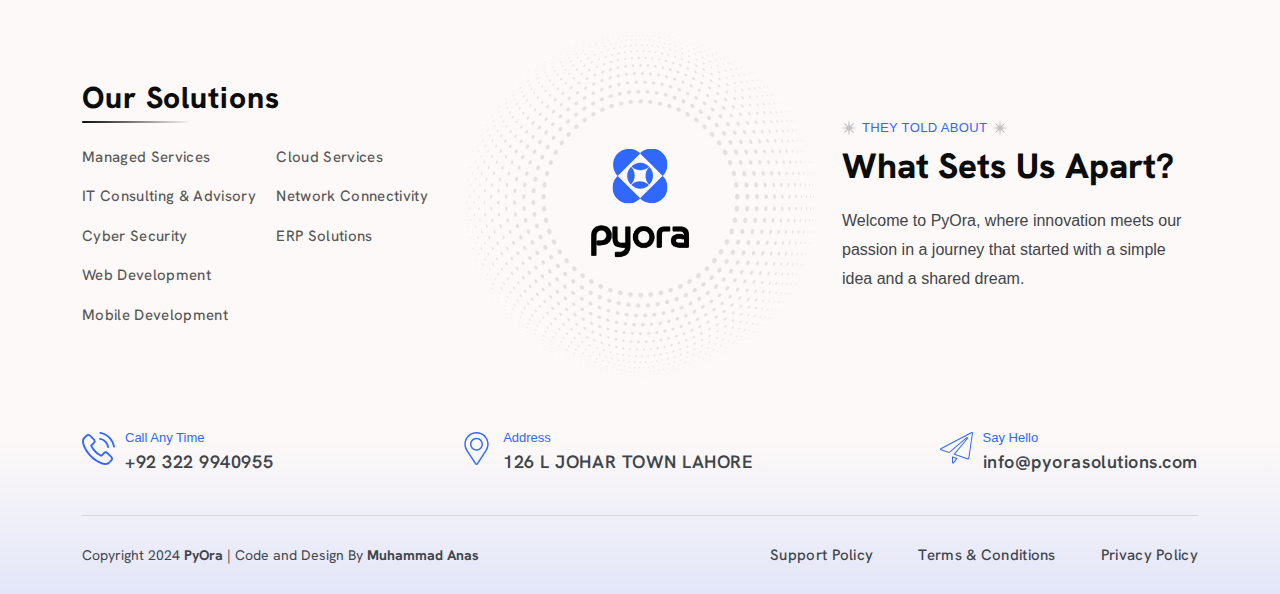
==== commit 6884b8db: "upfate" ====
--- a/index.html
+++ b/index.html
@@ -1957,45 +1957,7 @@
 <div class="content">
 <p>Welcome to PyOra, where innovation meets our passion in a journey that started with a simple idea and a shared dream.</p>
 </div>
-<ul class="rating-area">
-<li>
-<a href="https://clutch.co/" class="single-rating">
-<div class="review">
-<span>Review On</span>
-<img src="assets/img/home1/icon/clutch-logo.svg" alt class="logo-dark">
-<img src="assets/img/home1/icon/clutch-logo-white.svg" alt class="logo-light">
-</div>
-<div class="rating">
-<ul class="star">
-<li><i class="bi bi-star-fill"></i></li>
-<li><i class="bi bi-star-fill"></i></li>
-<li><i class="bi bi-star-fill"></i></li>
-<li><i class="bi bi-star-fill"></i></li>
-<li><i class="bi bi-star-half"></i></li>
-</ul>
-<span>(50 reviews)</span>
-</div>
-</a>
-</li>
-<li>
-<a href="https://www.google.com/" class="single-rating google">
-<div class="review">
-<span>Review On</span>
-<img src="assets/img/home1/icon/google-logo.svg" alt>
-</div>
-<div class="rating">
-<ul class="star">
-<li><i class="bi bi-star-fill"></i></li>
-<li><i class="bi bi-star-fill"></i></li>
-<li><i class="bi bi-star-fill"></i></li>
-<li><i class="bi bi-star-fill"></i></li>
-<li><i class="bi bi-star-half"></i></li>
-</ul>
-<span>(50 reviews)</span>
-</div>
-</a>
-</li>
-</ul>
+
 </div>
 </div>
 </div>
